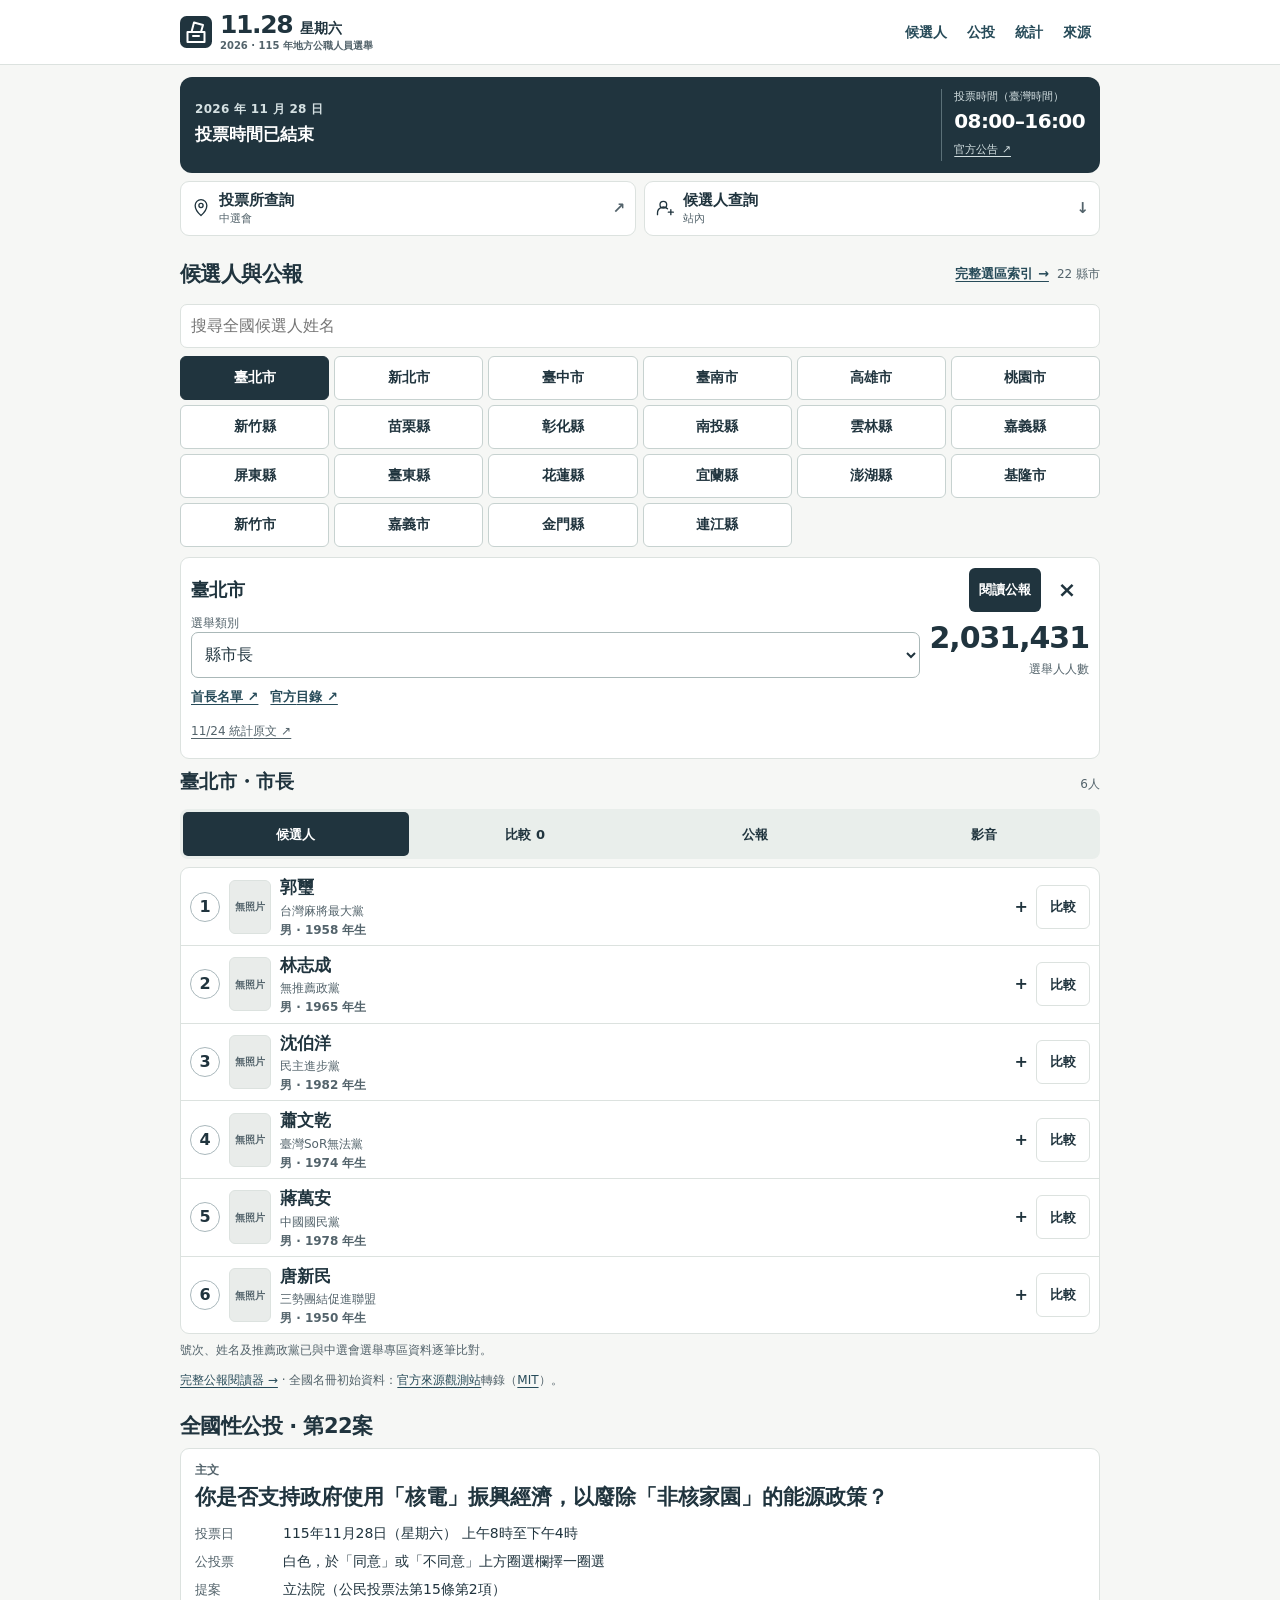
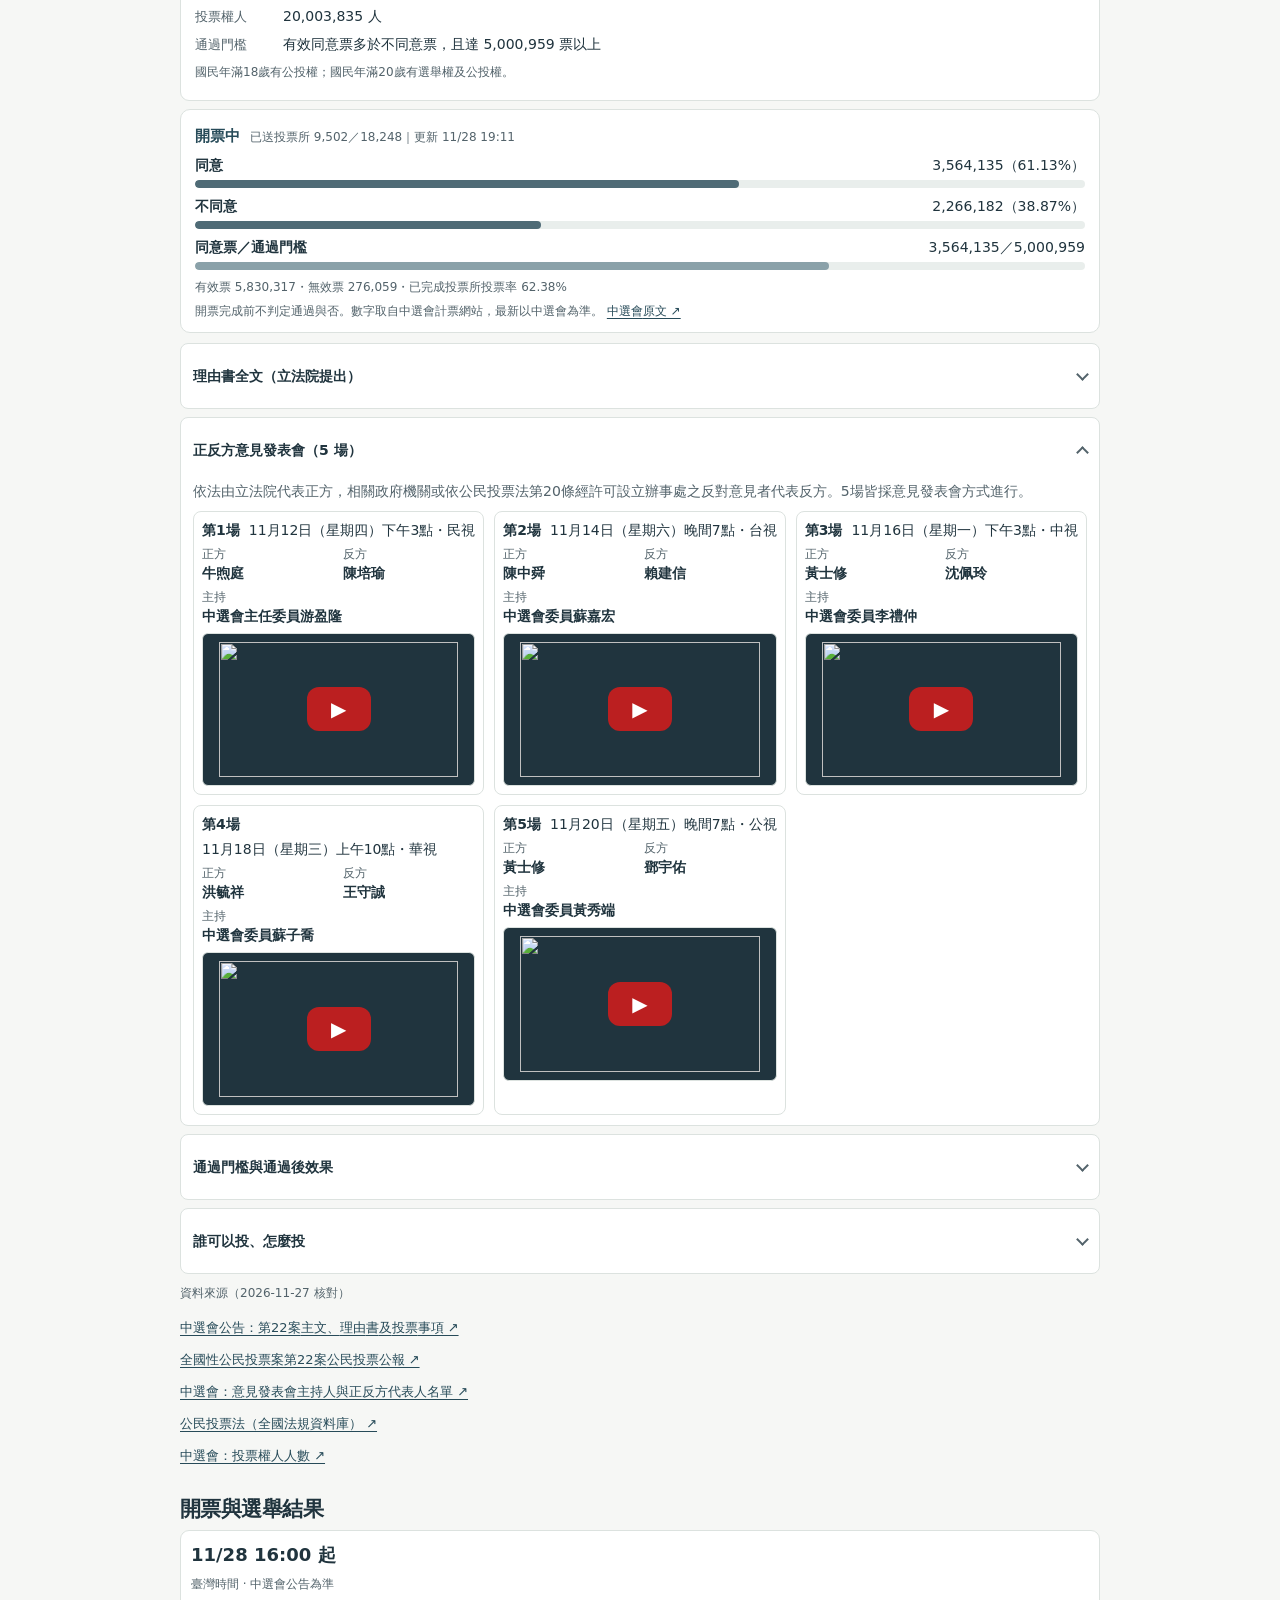
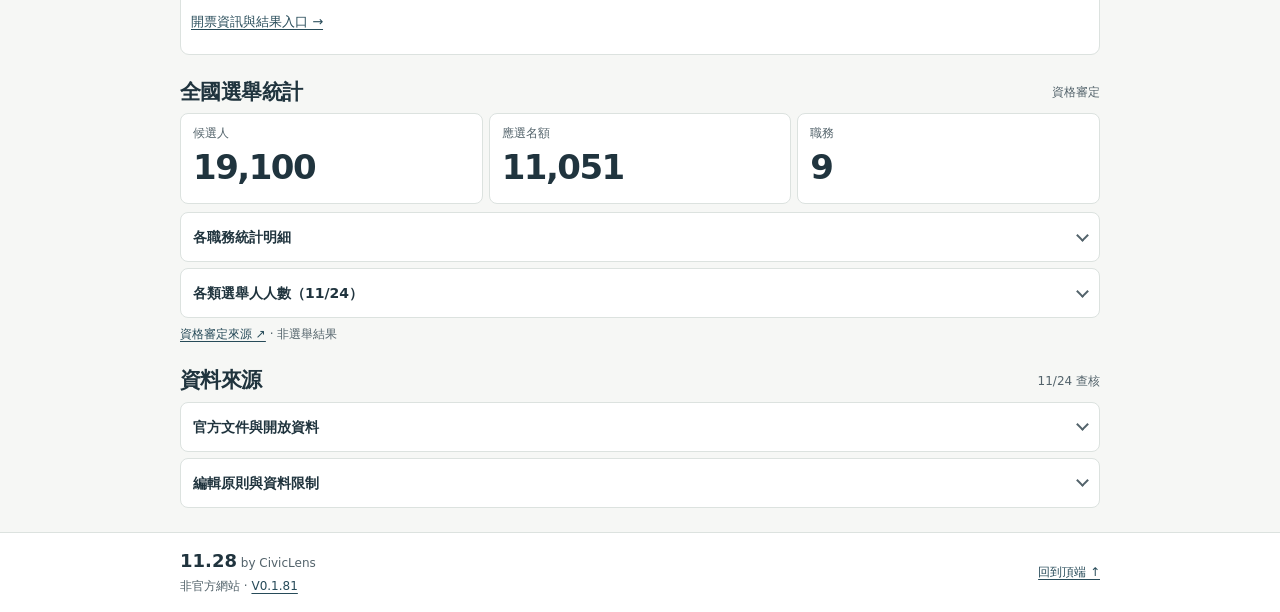
==== index.html @ 872a8a82 "Label fully reported races without CEC winner marks accurately (V0.1.81) When every station has repo" ====
<!doctype html>
<html lang="zh-Hant-TW"><head><meta charset="utf-8"><meta name="viewport" content="width=device-width, initial-scale=1"><meta name="description" content="115年地方公職人員選舉：1,574位縣市長及議員候選人的官方公報政見與學經歷、111年參選紀錄、政見發表會影片及22縣市公報。"><meta name="theme-color" content="#f6f7f5"><link rel="canonical" href="https://civiclens.eugeneyip.net/"><title>11.28｜115年地方公職人員選舉</title><link rel="icon" href="/favicon.ico" sizes="any"><link rel="icon" href="/assets/favicon.svg" type="image/svg+xml"><link rel="apple-touch-icon" sizes="180x180" href="/apple-touch-icon.png"><meta name="apple-mobile-web-app-title" content="11.28"><meta name="application-name" content="11.28"><meta property="og:type" content="website"><meta property="og:locale" content="zh_TW"><meta property="og:site_name" content="11.28 · CivicLens"><meta property="og:title" content="11.28｜115年地方公職人員選舉"><meta property="og:description" content="1,574位候選人的官方公報政見、學經歷與政見發表會影片；22縣市選舉公報與官方統計。"><meta property="og:url" content="https://civiclens.eugeneyip.net/"><meta name="twitter:card" content="summary"><meta name="twitter:title" content="11.28｜115年地方公職人員選舉"><meta name="twitter:description" content="1,574位候選人的官方公報政見、學經歷與政見發表會影片。"><style>:root{color-scheme:light;--ink:#20343e;--muted:#53636b;--paper:#f6f7f5;--line:#dce2df;--accent:#274b59;--white:#fff;--focus:#a05b16}*{box-sizing:border-box}html{scroll-padding-top:12px}body{margin:0;background:var(--paper);color:var(--ink);font:16px/1.5 system-ui,-apple-system,"PingFang TC","Microsoft JhengHei",sans-serif}a{color:var(--accent);text-underline-offset:3px}a:hover{text-decoration-thickness:2px}button,input,select{font:inherit}button,a,input,select,summary{touch-action:manipulation}a:focus-visible,button:focus-visible,input:focus-visible,select:focus-visible,summary:focus-visible,[tabindex]:focus-visible{outline:3px solid var(--focus);outline-offset:2px}.shell{width:min(920px,calc(100% - 32px));margin:auto}.skip,.sr-only{position:absolute;clip:rect(0,0,0,0);width:1px;height:1px;overflow:hidden;white-space:nowrap}.skip:focus{clip:auto;width:auto;height:auto;left:8px;top:8px;z-index:5;background:#fff;padding:12px}header{background:#fff;border-bottom:1px solid var(--line)}.top{display:flex;justify-content:space-between;align-items:center;gap:8px;min-height:60px}.brand{display:flex;align-items:center;gap:7px;text-decoration:none;color:var(--ink);font-size:24px;font-weight:800;letter-spacing:-1px;white-space:nowrap}.brand small{display:block;font-size:10px;line-height:1.1;letter-spacing:1px;font-weight:600;color:var(--muted)}nav{display:flex;gap:4px}nav a{display:grid;place-items:center;min-height:44px;min-width:44px;padding:0 8px;text-decoration:none;font-size:14px;font-weight:650}.hero{display:flex;justify-content:space-between;align-items:center;gap:12px;background:#20343e;color:#fff;border-radius:12px;padding:15px 18px;margin:16px 0 10px}.eyebrow{font-size:12px;color:#d4e0e2;margin:0;letter-spacing:.025em;font-weight:600}.hero h1{font-size:clamp(34px,6vw,49px);letter-spacing:-.055em;font-variant-numeric:tabular-nums;line-height:1.1;margin:7px 0 0}.hero h1 span{font-size:13px;letter-spacing:0;white-space:nowrap}.vote-time{border-left:1px solid #5b7078;padding-left:14px;text-align:left;white-space:nowrap}.vote-time span,.vote-time a{display:block;font-size:11px;color:#d4e0e2}.vote-time strong{display:block;font-size:19px;letter-spacing:-.03em;font-variant-numeric:tabular-nums}.vote-time a{display:inline-flex;align-items:center;min-height:28px}.quick{display:grid;grid-template-columns:1fr 1fr;gap:8px;margin-bottom:22px}.quick a{display:flex;gap:8px;align-items:center;min-height:63px;padding:9px 10px;border:1px solid var(--line);border-radius:9px;background:#fff;text-decoration:none;color:var(--ink);font-weight:700;font-size:15px}.quick svg,.searchbox svg{width:20px;height:20px;fill:none;stroke:currentColor;stroke-width:1.6;stroke-linecap:round;stroke-linejoin:round;flex:none}.quick small{display:block;color:var(--muted);font-size:11px;font-weight:400}.quick b{margin-left:auto;font-size:15px;color:var(--muted)}section:not(.hero){margin:0 0 24px}.sectionhead{display:flex;justify-content:space-between;align-items:center;gap:8px;margin-bottom:10px}.sectionhead h2{font-size:23px;line-height:1.25;margin:0 0 4px;letter-spacing:-.025em}.sectionhead p{color:var(--muted);font-size:13px;margin:0}.tag{font-size:12px;color:var(--muted);white-space:nowrap}.filters{display:grid;grid-template-columns:minmax(0,1fr) minmax(96px,auto) auto;gap:6px;align-items:center}.searchbox{position:relative}.searchbox svg{position:absolute;top:13px;left:10px;color:var(--muted);pointer-events:none}.searchbox input{padding-left:36px}input,select,button{min-height:46px;border:1px solid #aab8b8;background:#fff;border-radius:7px;padding:8px 9px;color:var(--ink);width:100%;min-width:0}button{cursor:pointer;font-weight:600}.small{color:var(--muted);font-size:12px;margin:7px 0}.county-grid{display:grid;grid-template-columns:repeat(4,minmax(0,1fr));gap:6px}.county{display:block;min-width:0}.county a{display:flex;align-items:center;justify-content:space-between;gap:3px;min-height:48px;padding:9px 10px;background:#fff;border:1px solid var(--line);border-radius:7px;text-decoration:none;color:var(--ink);font-weight:650;font-size:15px}.county a:hover{background:#e7eeec;border-color:#9badac}.county a span{color:var(--muted);font-size:12px}.county[hidden],#empty[hidden]{display:none}.data-note{margin:10px 0 0;border-left:2px solid #b8c8c7;padding-left:9px}.metrics{display:grid;grid-template-columns:repeat(3,minmax(0,1fr));gap:6px;margin-bottom:8px}.metrics div{border:1px solid var(--line);background:#fff;border-radius:8px;padding:10px 12px}.metrics span{display:block;font-size:12px;color:var(--muted)}.metrics strong{font-size:clamp(24px,4vw,34px);letter-spacing:-.045em;font-variant-numeric:tabular-nums}.tablewrap{overflow-x:auto;border-top:1px solid var(--line);margin-top:8px}table{width:100%;border-collapse:collapse;min-width:400px;font-size:13px;font-variant-numeric:tabular-nums}caption{text-align:left;padding:7px;color:var(--muted);font-size:12px}th,td{text-align:right;padding:8px 6px;border-top:1px solid var(--line)}th:first-child{text-align:left}thead,tfoot{background:#eef2f0}tbody th{font-weight:500}.source-list{border:1px solid var(--line);border-radius:9px;background:#fff;overflow:hidden}.source{display:flex;align-items:center;justify-content:space-between;gap:8px;padding:11px 12px}.source+.source{border-top:1px solid var(--line)}.source h3{font-size:14px;margin:2px 0;line-height:1.4}.source .eyebrow{color:var(--muted);font-size:11px}.source p{font-size:12px;color:var(--muted);margin:4px 0}.source a{font-size:12px;white-space:nowrap;display:inline-flex;align-items:center;min-height:44px}.resource-links{display:flex;gap:14px;flex-wrap:wrap;font-size:13px;margin-top:8px}.resource-links a{display:inline-flex;align-items:center;min-height:44px}details{padding:10px 12px;background:white;border:1px solid var(--line);border-radius:8px}summary{cursor:pointer;font-weight:650;font-size:14px;min-height:28px;line-height:28px}details p{color:var(--muted);font-size:13px}footer{border-top:1px solid var(--line);padding:14px 0;background:#fff}.footer{display:flex;justify-content:space-between;align-items:center;gap:8px;font-size:12px}.footer strong{font-size:18px}.footer p,.footer span{color:var(--muted);margin:3px 0}.footer a{white-space:nowrap}@media(max-width:600px){.county-grid{grid-template-columns:repeat(3,minmax(0,1fr))}.shell{width:calc(100% - 28px)}.hero{padding:12px 13px}.hero h1{font-size:36px}.vote-time{padding-left:9px}.vote-time strong{font-size:18px}.eyebrow{font-size:11px}.quick{margin-bottom:18px}.metrics div{padding:8px 10px}}@media(max-width:360px){.shell{width:calc(100% - 20px)}.hero h1{font-size:30px}.hero h1 span{font-size:12px}.vote-time span{font-size:10px}.quick a{padding:7px;gap:5px;font-size:14px}.quick svg{width:16px}.county a{padding:7px;font-size:14px}.brand{font-size:22px}nav a{padding:0 4px}}
/* 0.1.3: compact, functional mobile hierarchy */
[hidden]{display:none!important}.top{min-height:64px;gap:10px}.brand{letter-spacing:0;gap:8px;min-width:0}.brand svg{flex:none}.brandtext{display:block;min-width:0}.branddate{font-size:25px;line-height:1.14;font-weight:800;letter-spacing:-.055em;display:block}.branddate>span{font-size:14px;letter-spacing:0}.brand small{font-size:10px;letter-spacing:0;line-height:1.4;white-space:nowrap;color:var(--muted)}nav{gap:2px}nav a{padding:0 9px}.hero{padding:12px 15px;display:grid;grid-template-columns:minmax(0,1fr) auto;gap:10px;margin:12px 0 8px}.countdown .eyebrow{font-size:12px;line-height:1.3}.clock{display:flex;gap:7px;align-items:baseline;margin-top:7px;white-space:nowrap}.clock>span{display:flex;gap:2px;align-items:baseline}.clock b{font-size:clamp(19px,4vw,32px);line-height:1.15;font-variant-numeric:tabular-nums;letter-spacing:-.055em}.clock small{font-size:11px;color:#d4e0e2}.vote-time{padding-left:12px}.vote-time strong{font-size:20px}.vote-time a{min-height:22px}.quick{margin-bottom:16px}.quick a{min-height:50px;padding:7px 10px}.sectionhead{margin-bottom:8px}.sectionhead h2{margin:0;font-size:21px}.filters{margin-bottom:8px}.county-grid{grid-template-columns:repeat(6,minmax(0,1fr));gap:5px}.county button,.county a{min-height:44px;font-size:14px;padding:5px 4px;border:1px solid #c7d2d0;border-radius:6px;text-align:center}.county a{justify-content:center}.county button:hover{background:#e7eeec}.county button[aria-pressed=true]{background:var(--ink);color:white;border-color:var(--ink)}.county-panel,.ref-card{border:1px solid var(--line);border-radius:9px;padding:10px;background:white;margin:0 0 8px}.county-panel-head{display:flex;align-items:center;gap:8px}.county-panel h3,.ref-card h3{margin:0;font-size:18px}.county-panel h3{margin-right:auto}.county-open{display:inline-flex;align-items:center;min-height:44px;background:var(--ink);color:white;text-decoration:none;padding:6px 10px;border-radius:6px;font-size:14px;font-weight:650}.county-panel #clear-county{width:44px;min-height:44px;padding:0;font-size:22px;border:0}.county-metric{display:grid;grid-template-columns:minmax(0,1fr) auto;gap:10px;align-items:end;margin:6px 0}.county-metric label{display:block;font-size:12px;color:var(--muted)}.elector-number,.ref-count{display:flex;flex-direction:column;text-align:right;white-space:nowrap}.elector-number strong,.ref-count strong{font-size:clamp(22px,5vw,30px);font-variant-numeric:tabular-nums;letter-spacing:-.035em}.elector-number span,.ref-count span{font-size:12px;color:var(--muted)}.source-link{display:inline-flex;align-items:center;min-height:44px;margin:0}.ref-card{display:flex;align-items:center;justify-content:space-between;gap:8px;flex-wrap:wrap}.ref-links{display:flex;gap:12px;flex-wrap:wrap}.ref-links a{font-size:13px;display:inline-flex;align-items:center;min-height:44px}.national-electors>div{display:flex;justify-content:space-between;gap:10px;padding:7px 0;border-bottom:1px solid var(--line);font-size:13px}.national-electors strong{white-space:nowrap;font-variant-numeric:tabular-nums}.stats-details+.stats-details,#sources details+details{margin-top:6px}.source-list{margin-top:8px}.data-note{margin-top:7px}.resource-links{gap:8px 14px}.footer{padding:0}#countdown-ended{font-size:17px;display:block;margin-top:5px}
@media(max-width:680px){.top{display:grid;grid-template-columns:minmax(0,1fr) auto;gap:4px;min-height:58px}.branddate{font-size:24px}.brand small{font-size:10px}nav{gap:0}nav a{min-width:36px;padding:0 4px;font-size:13px}.county-grid{grid-template-columns:repeat(4,minmax(0,1fr))}.hero{padding:10px 11px;gap:7px}.clock{gap:4px}.clock b{font-size:24px}.clock small{font-size:10px}.vote-time{padding-left:8px}.vote-time strong{font-size:17px}.vote-time span,.vote-time a{font-size:10px}.quick{margin-bottom:14px}}
@media(max-width:470px){.top{display:flex;flex-wrap:wrap;gap:0;justify-content:space-between;padding:7px 0 0}.brand{width:100%;min-height:38px}.brand small{font-size:11px}.branddate{font-size:24px}nav{width:100%;justify-content:space-between}nav a{flex:1;min-height:44px;font-size:14px}.hero{margin-top:8px}.clock b{font-size:22px}.vote-time strong{font-size:16px}.vote-time span{font-size:10px}.county button{font-size:13px}.ref-count{text-align:left}}
@media(max-width:350px){.clock{gap:3px}.clock b{font-size:18px}.clock small{font-size:10px}.hero{padding:9px 8px}.vote-time strong{font-size:15px}.vote-time{padding-left:6px}.county button{font-size:12px}.filters{grid-template-columns:minmax(0,1fr) 90px auto}}

.county-doc-links{display:flex;gap:15px;flex-wrap:wrap}.county-doc-links a,.reader-link{font-size:13px;font-weight:650;display:inline-flex;align-items:center;min-height:44px}.reader-link{margin-left:auto;white-space:nowrap}.sectionhead .tag{font-size:12px}

/* Compact county selector: all 22 visible, no redundant controls. */
#directory .county-grid{margin-top:2px;gap:5px}#directory .county button,#directory .county a{min-height:44px}#directory .data-note{border:0;padding:0;margin-top:6px}#directory .sectionhead{margin-bottom:7px}

/* Home workspace: geography first, inline candidate and document views. */
#directory .county-grid{margin-bottom:10px}.county-panel{margin-bottom:6px}.county-panel .source-link,.county-doc-links a{min-height:34px}.county-doc-links{gap:12px}.county-panel-head{gap:4px}.county-metric{margin:2px 0}.county-panel .county-open{font-size:13px}.explorer{margin:8px 0 12px}.explorer-head{display:flex;align-items:baseline;justify-content:space-between;gap:8px;margin:6px 0}.explorer-head h3{margin:0;font-size:19px}.explorer-head span{font-size:12px;color:var(--muted);text-align:right}.district-options{display:grid;grid-template-columns:repeat(2,minmax(0,1fr));gap:5px;margin:6px 0}.district-options button{display:flex;flex-direction:column;align-items:start;justify-content:center;text-align:left;gap:2px;padding:7px 9px;min-height:54px;border:1px solid var(--line);border-radius:7px;background:white;color:var(--ink);font-size:13px;overflow-wrap:anywhere}.district-options button span{font-size:12px;font-weight:400;color:var(--muted)}.district-options button[aria-pressed=true],.explorer-nav button[aria-pressed=true]{border-color:var(--ink);background:var(--ink);color:white}.district-options button[aria-pressed=true] span{color:#dce5e8}.explorer-nav{display:grid;grid-template-columns:repeat(3,minmax(0,1fr));gap:4px;padding:3px;background:#e9eeeb;border-radius:8px;margin:8px 0}.explorer-nav button{min-height:44px;font-size:14px;border:0;background:transparent;color:var(--ink);border-radius:5px}.person-list{background:white;border:1px solid var(--line);border-radius:9px;overflow:hidden}.person-row{padding:0 9px;border-bottom:1px solid var(--line)}.person-row:last-child{border-bottom:0}.person-top{display:flex;align-items:center;gap:8px;min-height:55px}.person-open{display:flex;align-items:center;flex:1;min-width:0;text-align:left;gap:9px;border:0;background:transparent;color:var(--ink);padding:7px 0;min-height:48px}.ballot{display:grid;place-items:center;border:1px solid #aab8bc;border-radius:50%;width:30px;height:30px;font-weight:700;flex:none}.person-name{display:block;font-size:17px;overflow-wrap:anywhere}.person-party{display:block;font-size:12px;color:var(--muted);font-weight:400;overflow-wrap:anywhere}.person-toggle{width:44px;min-height:44px;flex:none;border:1px solid var(--line);border-radius:6px;background:white;font-size:13px;color:var(--ink)}.person-toggle[aria-pressed=true]{background:var(--ink);color:white}.profile-fields{padding:0 0 8px 39px}.profile-fields h4{font-size:14px;margin:10px 0 2px}.profile-fields p{margin:0 0 5px;font-size:14px;line-height:1.5;overflow-wrap:anywhere}.profile-fields a,.explorer-links a{font-size:13px;display:inline-flex;align-items:center;min-height:44px}.profile-fields .muted{color:var(--muted)}.explorer-links{display:flex;gap:8px 14px;flex-wrap:wrap}.compare-wrap{overflow:auto;background:white;border:1px solid var(--line);border-radius:8px}.compare-wrap table{min-width:360px;width:100%;table-layout:fixed}.compare-wrap td,.compare-wrap th{white-space:normal;overflow-wrap:anywhere;vertical-align:top;text-align:left;padding:8px;font-size:13px}.compare-wrap th:first-child{width:70px}.inline-pdf{width:100%;height:70vh;height:70dvh;border:1px solid var(--line);border-radius:7px;background:white}.explorer select{width:100%;min-height:44px;font-size:16px}.explorer-status{font-size:12px}.empty-pane{padding:10px 0;font-size:14px;color:var(--muted)}@media(min-width:720px){.district-options{grid-template-columns:repeat(3,minmax(0,1fr))}}
/* Uniform identification assets, no party-colored ranking. */
.portrait-slot{flex:none;width:34px;height:44px;display:inline-grid;place-items:center;background:#edf0ee;border:1px solid var(--line);border-radius:5px;overflow:hidden;vertical-align:middle}.portrait-image{width:100%;height:100%;object-fit:contain}.party-emblem{width:20px;height:20px;object-fit:contain;vertical-align:middle;margin-right:5px}.person-party{display:flex;align-items:center;min-height:20px;gap:2px}.person-open>span:nth-child(3){flex:1;min-width:0}.source-conflict{font-size:12px;color:var(--muted);display:block}.compare-wrap th .portrait-slot{display:grid;margin:0 0 5px}.profile-fields{padding-left:0}.profile-fields .explorer-links{gap:2px 10px}@media(max-width:350px){.person-open{gap:5px}.portrait-slot{width:28px;height:38px}}

.explorer-nav{grid-template-columns:repeat(4,minmax(0,1fr))}.explorer-nav button{font-size:13px}.video-card{background:#fff;border:1px solid var(--line);padding:10px;margin:6px 0;border-radius:8px}.video-card p{margin:4px 0}.video-card a{display:inline-flex;align-items:center;min-height:44px;margin-right:12px;font-size:13px}.video-slot{aspect-ratio:16/9;background:#e9eeeb;border-radius:6px;display:grid;place-items:center;overflow:hidden}.video-slot button{min-height:44px;padding:8px 16px;border:1px solid var(--line);border-radius:6px;background:var(--ink);color:white}.video-frame{width:100%;height:100%;border:0}.video-card strong{font-size:15px}.portrait-slot:empty{background:transparent;border:0;width:0}.person-open>span:nth-child(3){flex:1;min-width:0}

.candidate-search-box{margin:8px 0}.candidate-search-box input{width:100%;box-sizing:border-box;min-height:44px;font-size:16px;padding:8px 10px;border:1px solid var(--line);border-radius:7px;background:#fff;color:var(--ink)}#candidate-search-results:empty{display:none}#candidate-search-results{padding:4px 0;max-height:280px;overflow:auto}.candidate-search-hit{display:block;text-align:left;width:100%;min-height:44px;border:0;border-bottom:1px solid var(--line);background:#fff;color:var(--ink);padding:6px 10px;font-size:14px}.topic-comparison{margin:8px 0;padding:10px;border:1px solid var(--line);border-radius:8px;background:white}.topic-comparison h4{margin:0 0 6px}.topic-row{border-bottom:1px solid var(--line);padding:8px 0}.topic-row:last-child{border:0}.topic-row p{font-size:14px;margin:5px 0}.topic-row a{font-size:13px;display:inline-flex;min-height:44px;align-items:center}.person-row{scroll-margin-top:20px}.compare-wrap th:first-child{width:62px}
.portrait-slot{width:42px;height:54px;border-radius:6px;margin:0;background:#e9ecea}
.portrait-slot:empty{width:42px;background:#e9ecea;border:1px solid var(--line)}
.portrait-image{object-fit:cover;object-position:50% 18%}
.person-facts{display:block;font-size:12px;line-height:1.35;color:var(--muted);margin-top:1px}
.person-toggle{width:auto;min-width:54px;padding:0 10px;white-space:nowrap}
.official-basics dl{display:grid;grid-template-columns:max-content 1fr;gap:3px 12px;margin:4px 0 8px;font-size:14px}
.official-basics dt{color:var(--muted)}
.official-basics dd{margin:0;overflow-wrap:anywhere}
@media(max-width:360px){.portrait-slot,.portrait-slot:empty{width:36px;height:46px}.person-toggle{min-width:48px;padding:0 6px}}
.video-play{position:relative;display:block;width:100%;height:100%;padding:0;border:0;border-radius:0;background:#1d2b31;cursor:pointer;overflow:hidden}
.video-thumb{display:block;width:100%;height:100%;object-fit:cover}
.video-play-icon{position:absolute;left:50%;top:50%;transform:translate(-50%,-50%);display:grid;place-items:center;width:64px;height:44px;border-radius:12px;background:rgba(200,30,30,.92);color:#fff;font-size:20px;pointer-events:none}
.video-play:focus-visible{outline:3px solid #f0b429;outline-offset:-3px}
.video-national{background:#fff;border:1px solid var(--line);border-radius:8px;padding:8px 10px;margin:6px 0}
.video-national summary{cursor:pointer;font-weight:700;min-height:36px;display:flex;align-items:center}
.video-grid{display:grid;grid-template-columns:repeat(auto-fill,minmax(150px,1fr));gap:8px;margin:6px 0}
.video-mini{display:flex;flex-direction:column;gap:2px;text-decoration:none;color:var(--ink);font-size:13px}
.video-mini .video-thumb{aspect-ratio:16/9;height:auto;border-radius:6px;background:#e9eeeb}
.video-mini-title{font-weight:650}
@media(min-width:720px){.video-card{display:inline-block;vertical-align:top;width:calc(50% - 6px);margin:6px 3px}}
.profile-fields{padding:0 2px 10px}
.profile-sec{padding:10px 0 4px;border-top:1px solid var(--line)}
.profile-sec h4{margin:0 0 6px;font-size:15px}
.policy-list{list-style:none;padding:0;margin:0 0 4px;display:grid;gap:10px}
.policy-list li{display:grid;gap:3px;min-width:0}
.topic-chip{justify-self:start;font-size:11px;font-weight:700;line-height:1.6;padding:0 8px;border-radius:999px;background:#e7eeec;color:#2c4a55}
.policy-text{font-size:15px;line-height:1.55;overflow-wrap:anywhere}
.policy-target{font-size:12px;color:var(--muted)}
.profile-fields .note{font-size:12px;color:var(--muted);margin:2px 0 0}
.profile-list{margin:0;padding-left:1.15em;font-size:14px;line-height:1.55;overflow-wrap:anywhere}
.profile-list li{margin:1px 0}
.profile-more,.profile-sources{margin:8px 0 2px;padding:2px 10px;background:#fafbfa}
.profile-more summary,.profile-sources summary{cursor:pointer;font-weight:650;font-size:14px;min-height:44px;display:flex;align-items:center}
.profile-sources{margin-top:12px}
.official-basics{padding:4px 0 6px}
.official-basics dl{margin:0}
.profile-fields a{overflow-wrap:anywhere}
.compare-head{display:grid;grid-template-columns:repeat(auto-fit,minmax(min(100%,210px),1fr));gap:8px;margin:8px 0 4px}
.compare-chip{display:flex;gap:8px;align-items:center;min-width:0;background:#fff;border:1px solid var(--line);border-radius:9px;padding:7px 9px}
.compare-chip>span:last-child{min-width:0}
.compare-sec{margin:14px 0 4px}
.compare-sec h3{font-size:16px;margin:0 0 6px}
.compare-grid{display:grid;gap:8px}
.compare-card{background:#fff;border:1px solid var(--line);border-radius:9px;padding:8px 11px;min-width:0}
.compare-card .profile-sec{border-top:0;padding:0}
.compare-name{font-weight:700;font-size:14px;margin:0 0 4px;color:var(--ink)}
@media(min-width:900px){.compare-grid{grid-template-columns:repeat(var(--n),minmax(0,1fr))}}
.note{font-size:12px;color:var(--muted);margin:4px 0}
.compare-card a,.topic-row a{font-size:13px}

.list-more{margin:0;padding:0;border:0;background:none;border-radius:0}.list-more>summary{cursor:pointer;font-size:14px;color:var(--accent);text-decoration:underline;text-underline-offset:3px;min-height:44px;display:flex;align-items:center;padding-left:1.15em}.list-more[open]>summary{display:none}
@media(max-width:430px){.tablewrap table{min-width:0;table-layout:auto}.tablewrap th,.tablewrap td{padding:7px 4px}.tablewrap th[scope=row]{white-space:normal;overflow-wrap:anywhere}}
.prior-run{margin:0 0 8px}.prior-run p{margin:0}.prior-result{font-variant-numeric:tabular-nums}
.bp-heading{font-size:15px;font-weight:700;margin:14px 0 4px}.bp-group{font-size:13px;font-weight:650;color:var(--accent);margin:8px 0 2px}
@media(min-width:900px){.topic-grid{display:grid;grid-template-columns:repeat(var(--n),minmax(0,1fr));gap:0 24px}.topic-grid .topic-row{border-top:0}}
.bp-intro{font-size:14px;line-height:1.7;color:var(--muted);margin:4px 0 8px}
.ref-main{background:#fff;border:1px solid var(--line);border-radius:9px;padding:12px 14px;margin:0 0 8px}
.ref-question{font-size:19px;font-weight:750;line-height:1.55;margin:2px 0 10px}
.ref-facts{display:grid;gap:6px;margin:0 0 6px}
.ref-facts>div{display:grid;grid-template-columns:5em minmax(0,1fr);gap:8px;align-items:baseline}
.ref-facts dt{color:var(--muted);font-size:13px}
.ref-facts dd{margin:0;font-size:14px;line-height:1.55}
.ref-block{margin:0 0 8px}
.ref-block>summary{font-weight:700;cursor:pointer;min-height:44px;display:flex;align-items:center}
.ref-block p,.ref-block li{font-size:14px;line-height:1.75}
.ref-reason p{margin:6px 0}
.ref-h{font-size:15px;font-weight:700;margin:12px 0 4px}
.ref-item{padding-left:1em}
.ref-hearings{display:grid;gap:10px;grid-template-columns:minmax(0,1fr);margin-top:6px}
.ref-hearing{border:1px solid var(--line);border-radius:8px;padding:8px}
.ref-hmeta{display:flex;flex-wrap:wrap;gap:4px 8px;justify-content:space-between;font-size:14px;margin-bottom:4px}
.ref-sides{display:grid;grid-template-columns:repeat(2,minmax(0,1fr));gap:4px 8px;margin:0 0 6px}
.ref-sides>div:last-child{grid-column:1/-1}
.ref-sides dt{font-size:12px;color:var(--muted)}
.ref-sides dd{margin:0;font-size:14px;font-weight:650}
.ref-steps{padding-left:1.4em;margin:4px 0}
.ref-steps li{margin:4px 0}
.ref-steps strong{margin-right:6px}
.ref-sources{line-height:1.9}
@media(min-width:700px){.ref-hearings{grid-template-columns:repeat(2,minmax(0,1fr))}.ref-question{font-size:21px}}
@media(min-width:1100px){.ref-hearings{grid-template-columns:repeat(3,minmax(0,1fr))}}
@media(max-width:699px){.ref-hearing{display:grid;grid-template-columns:minmax(0,1fr) 40%;gap:0 10px;align-items:start}.ref-hearing .ref-hmeta{grid-column:1/-1}.ref-hearing .ref-sides{grid-template-columns:minmax(0,1fr);margin:0}.ref-hearing .ref-sides>div{display:flex;gap:6px;align-items:baseline}.ref-hearing.playing .video-slot{grid-column:1/-1;margin-top:6px}.ref-hearing .video-play-icon{width:38px;height:26px;font-size:13px;border-radius:8px}}
.compare-card p{margin:0 0 5px;font-size:14px;line-height:1.5;overflow-wrap:anywhere}
.compare-card .note{font-size:12px;color:var(--muted);margin:2px 0 0}
.compare-card a{display:inline-flex;align-items:center;min-height:44px;overflow-wrap:anywhere}
.compare-card .bp-heading{font-size:14px;margin:10px 0 2px}
.compare-fold>summary{cursor:pointer;display:flex;align-items:center;gap:8px;min-height:36px;margin:0;list-style:none}
.compare-fold>summary::-webkit-details-marker{display:none}
.compare-fold>summary::after{content:"＋";margin-left:auto;color:var(--muted);font-weight:400}
.compare-fold[open]>summary::after{content:"－"}
.compare-fold[open]>summary{margin-bottom:4px}
.compare-count{font-size:12px;font-weight:400;color:var(--muted)}
@media(max-width:699px){.compare-head{grid-template-columns:repeat(var(--n),minmax(0,1fr));gap:6px}.compare-chip{position:relative;flex-direction:column;align-items:center;text-align:center;gap:4px;padding:8px 4px}.compare-chip .ballot{position:absolute;top:5px;left:5px;width:24px;height:24px;font-size:13px;background:#fff}.compare-chip .person-name{font-size:15px}.compare-chip .person-party{justify-content:center;flex-wrap:wrap;text-wrap:balance;font-size:12px;line-height:1.35}}
.compare-card .profile-sec{margin:0}
.ref-ballot{display:flex;gap:12px;align-items:flex-start;margin:6px 0 10px}
.rb{flex:none;display:grid;grid-template-columns:1fr 1fr;width:150px;border:1.5px solid var(--ink);background:#fff;text-align:center;font-size:13px;color:var(--ink)}
.rb>div{border:1px solid var(--line)}
.rb-box{height:40px}
.rb-opt{font-weight:700;padding:3px 0}
.rb-no{grid-column:1/-1;font-size:20px;font-weight:800;padding:2px 0}
.rb-q{grid-column:1/-1;text-align:left;font-size:11.5px;line-height:1.45;padding:5px 7px}
.ref-ballot figcaption{margin:0;line-height:1.55}
.ref-label{margin:6px 0 2px;font-size:14px}
.ref-sub{margin:4px 0 2px;padding-left:1.3em}
.ref-main .eyebrow{color:var(--muted)}
.ref-ballot-row{display:grid;gap:0 28px}
@media(min-width:700px){.ref-ballot-row{grid-template-columns:minmax(0,1fr) minmax(0,1fr);align-items:start}.ref-ballot-row .ref-label{margin-top:6px}}
html.phrase body{word-break:keep-all;overflow-wrap:break-word}
html.phrase :is(p,li,dd,figcaption,td){text-wrap:pretty}
:is(h1,h2,h3,h4,summary,.ref-question,.person-name,.compare-name,.bp-heading,.bp-group,.ref-label){text-wrap:balance}
.clause{display:inline-block}
.ref-sources ul{margin:2px 0 0;padding:0;list-style:none}
.ref-sources li{font-size:13px;line-height:1.5}
.ref-sources a{display:inline-flex;align-items:center;min-height:32px}
details>summary{list-style:none;display:flex;align-items:center;gap:8px}
details>summary::-webkit-details-marker{display:none}
details>summary::after{content:"";flex:none;margin-left:auto;width:7px;height:7px;border-right:2px solid var(--muted);border-bottom:2px solid var(--muted);transform:translateY(-2px) rotate(45deg);transition:transform .15s}
details[open]>summary::after{transform:translateY(2px) rotate(-135deg)}
.compare-fold>summary::after,.compare-fold[open]>summary::after{content:""}
.list-more>summary::after{content:none}
@media(prefers-reduced-motion:reduce){details>summary::after{transition:none}}
.nw{white-space:nowrap}
.bring{display:flex;flex-wrap:wrap;align-items:center;gap:8px 12px;margin:0 0 10px;padding:10px 12px;background:#eef3f1;border:1px solid #d5e0dc;border-radius:10px}
.bring[hidden]{display:none}
.bring-title{margin:0;font-size:14px;font-weight:700;color:var(--accent);white-space:nowrap}
.bring-list{display:flex;flex-wrap:wrap;gap:6px;margin:0;padding:0;list-style:none}
.bring-list li{display:flex;align-items:center;gap:5px;min-height:32px;padding:0 11px 0 8px;background:#fff;border:1px solid #d5e0dc;border-radius:999px;font-size:14px;font-weight:650;color:var(--ink);white-space:nowrap}
.bring-list svg{width:18px;height:18px;flex:none;fill:none;stroke:var(--accent);stroke-width:1.6;stroke-linecap:round;stroke-linejoin:round}
.bring-note{flex-basis:100%;margin:0;font-size:12px;line-height:1.5;color:var(--muted)}
@media(min-width:900px){.bring-note{flex-basis:auto;margin-left:auto}}
.ref-live{margin:0 0 10px;padding:12px 14px;background:#fff;border:1px solid var(--line);border-radius:10px}
.ref-live[hidden]{display:none}
.rl-head{display:flex;flex-wrap:wrap;align-items:baseline;gap:4px 10px;margin-bottom:8px}
.rl-head strong{font-size:15px;color:var(--accent)}
.rl-row{margin:8px 0}
.rl-top{display:flex;justify-content:space-between;gap:8px;font-size:14px}
.rl-label{font-weight:700}
.rl-num{font-variant-numeric:tabular-nums;color:var(--ink)}
.rl-track{height:8px;margin-top:4px;background:#e9eeec;border-radius:999px;overflow:hidden}
.rl-fill{display:block;height:100%;background:#4f6b76;border-radius:999px}
.rl-threshold .rl-fill{background:#8aa1a9}
.ref-live .small{margin:6px 0 0}
</style></head><body>
<a class="skip" href="#main">跳至主要內容</a><header><div class="shell top"><a class="brand" href="#main" aria-label="11.28 星期六，首頁"><svg width="32" height="32" aria-hidden="true" viewBox="0 0 64 64"><rect width="64" height="64" rx="13" fill="#20343e"/><g fill="none" stroke="#fff" stroke-width="4" stroke-linecap="round" stroke-linejoin="round"><path d="M15 32h34v20H15zM23 32l5-19 18 5-4 14M26 40h12"/></g></svg><span class="brandtext"><span class="branddate">11.28 <span>星期六</span></span><small>2026 · 115 年地方公職人員選舉</small></span></a><nav aria-label="主要導覽"><a href="#directory">候選人</a><a href="#referendum">公投</a><a href="#statistics">統計</a><a href="#sources">來源</a></nav></div></header>
<main id="main" class="shell"><h1 class="sr-only">2026 年地方公職人員選舉</h1><section class="hero" aria-label="投票資訊"><div class="countdown"><p id="countdown-label" class="eyebrow">距離投票日期還有</p><div id="countdown-clock" role="timer" aria-live="off" class="clock"><span><b id="days">--</b><small>天</small></span><span><b id="hours">--</b><small>時</small></span><span><b id="minutes">--</b><small>分</small></span><span><b id="seconds">--</b><small>秒</small></span></div><strong id="countdown-ended" hidden>投票時間已結束</strong></div><div class="vote-time"><span>投票時間（臺灣時間）</span><strong>08:00–16:00</strong><a href="https://info.cec.gov.tw/vote2026/article/content/?id=M0016&amp;target=%2Farticle%2FA0046" target="_blank" rel="noopener noreferrer">官方公告 ↗</a></div></section>
<div class="bring" id="bring" role="note" aria-label="投票攜帶提醒"><p class="bring-title">投票記得帶</p><ul class="bring-list"><li><svg viewBox="0 0 24 24" aria-hidden="true"><rect x="3" y="5" width="18" height="14" rx="2"/><circle cx="8.5" cy="11" r="2"/><path d="M5.8 16.2c.6-1.3 1.6-2 2.7-2s2.1.7 2.7 2M14 10h4M14 14h3"/></svg>國民身分證</li><li><svg viewBox="0 0 24 24" aria-hidden="true"><path d="M10 3.5h4v4.2l1.8 2.8H8.2L10 7.7z"/><rect x="5.5" y="10.5" width="13" height="4.5" rx="1"/><path d="M5 19.5h14"/></svg>印章</li><li><svg viewBox="0 0 24 24" aria-hidden="true"><path d="M7 3h7l4 4v14H7z"/><path d="M14 3v4h4M10 12h5M10 16h5"/></svg>投票通知單</li></ul><p class="bring-note">未帶印章可簽名或按指印；未帶通知單，請記住名冊號次。</p></div><div class="quick" aria-label="官方查詢"><a href="https://info.cec.gov.tw/vote2026/" target="_blank" rel="noopener noreferrer"><svg viewBox="0 0 24 24" aria-hidden="true"><path d="M12 21s7-6 7-12a7 7 0 1 0-14 0c0 6 7 12 7 12Z"/><circle cx="12" cy="9" r="2.5"/></svg><span>投票所查詢<small>中選會</small></span><b aria-hidden="true">↗</b></a><a href="#directory"><svg viewBox="0 0 24 24" aria-hidden="true"><circle cx="10" cy="8" r="4"/><path d="M3 20v-2a7 7 0 0 1 12-5m4 1v6m-3-3h6"/></svg><span>候選人查詢<small>站內</small></span><b aria-hidden="true">↓</b></a></div>
<section id="directory"><div class="sectionhead"><h2>候選人與公報</h2><a class="reader-link" href="districts.html">完整選區索引 →</a><span class="tag" id="count" role="status" aria-live="polite">22 縣市</span></div>
<div class="candidate-search-box"><label class="sr-only" for="candidate-search">全國候選人姓名</label><input id="candidate-search" type="search" placeholder="搜尋全國候選人姓名" autocomplete="off" disabled><div id="candidate-search-results" aria-live="polite"></div></div><div class="county-grid"><article class="county" data-name="臺北市" data-region="北部"><a href="https://eebulletin.cec.gov.tw/?dir=115%2F01%E8%87%BA%E5%8C%97%E5%B8%82" target="_blank" rel="noopener noreferrer" aria-label="臺北市官方電子公報（另開視窗）">臺北市 <span aria-hidden="true">↗</span></a></article><article class="county" data-name="新北市" data-region="北部"><a href="https://eebulletin.cec.gov.tw/?dir=115%2F02%E6%96%B0%E5%8C%97%E5%B8%82" target="_blank" rel="noopener noreferrer" aria-label="新北市官方電子公報（另開視窗）">新北市 <span aria-hidden="true">↗</span></a></article><article class="county" data-name="臺中市" data-region="中部"><a href="https://eebulletin.cec.gov.tw/?dir=115%2F03%E8%87%BA%E4%B8%AD%E5%B8%82" target="_blank" rel="noopener noreferrer" aria-label="臺中市官方電子公報（另開視窗）">臺中市 <span aria-hidden="true">↗</span></a></article><article class="county" data-name="臺南市" data-region="南部"><a href="https://eebulletin.cec.gov.tw/?dir=115%2F04%E8%87%BA%E5%8D%97%E5%B8%82" target="_blank" rel="noopener noreferrer" aria-label="臺南市官方電子公報（另開視窗）">臺南市 <span aria-hidden="true">↗</span></a></article><article class="county" data-name="高雄市" data-region="南部"><a href="https://eebulletin.cec.gov.tw/?dir=115%2F05%E9%AB%98%E9%9B%84%E5%B8%82" target="_blank" rel="noopener noreferrer" aria-label="高雄市官方電子公報（另開視窗）">高雄市 <span aria-hidden="true">↗</span></a></article><article class="county" data-name="桃園市" data-region="北部"><a href="https://eebulletin.cec.gov.tw/?dir=115%2F06%E6%A1%83%E5%9C%92%E5%B8%82" target="_blank" rel="noopener noreferrer" aria-label="桃園市官方電子公報（另開視窗）">桃園市 <span aria-hidden="true">↗</span></a></article><article class="county" data-name="新竹縣" data-region="北部"><a href="https://eebulletin.cec.gov.tw/?dir=115%2F07%E6%96%B0%E7%AB%B9%E7%B8%A3" target="_blank" rel="noopener noreferrer" aria-label="新竹縣官方電子公報（另開視窗）">新竹縣 <span aria-hidden="true">↗</span></a></article><article class="county" data-name="苗栗縣" data-region="中部"><a href="https://eebulletin.cec.gov.tw/?dir=115%2F08%E8%8B%97%E6%A0%97%E7%B8%A3" target="_blank" rel="noopener noreferrer" aria-label="苗栗縣官方電子公報（另開視窗）">苗栗縣 <span aria-hidden="true">↗</span></a></article><article class="county" data-name="彰化縣" data-region="中部"><a href="https://eebulletin.cec.gov.tw/?dir=115%2F09%E5%BD%B0%E5%8C%96%E7%B8%A3" target="_blank" rel="noopener noreferrer" aria-label="彰化縣官方電子公報（另開視窗）">彰化縣 <span aria-hidden="true">↗</span></a></article><article class="county" data-name="南投縣" data-region="中部"><a href="https://eebulletin.cec.gov.tw/?dir=115%2F10%E5%8D%97%E6%8A%95%E7%B8%A3" target="_blank" rel="noopener noreferrer" aria-label="南投縣官方電子公報（另開視窗）">南投縣 <span aria-hidden="true">↗</span></a></article><article class="county" data-name="雲林縣" data-region="中部"><a href="https://eebulletin.cec.gov.tw/?dir=115%2F11%E9%9B%B2%E6%9E%97%E7%B8%A3" target="_blank" rel="noopener noreferrer" aria-label="雲林縣官方電子公報（另開視窗）">雲林縣 <span aria-hidden="true">↗</span></a></article><article class="county" data-name="嘉義縣" data-region="南部"><a href="https://eebulletin.cec.gov.tw/?dir=115%2F12%E5%98%89%E7%BE%A9%E7%B8%A3" target="_blank" rel="noopener noreferrer" aria-label="嘉義縣官方電子公報（另開視窗）">嘉義縣 <span aria-hidden="true">↗</span></a></article><article class="county" data-name="屏東縣" data-region="南部"><a href="https://eebulletin.cec.gov.tw/?dir=115%2F13%E5%B1%8F%E6%9D%B1%E7%B8%A3" target="_blank" rel="noopener noreferrer" aria-label="屏東縣官方電子公報（另開視窗）">屏東縣 <span aria-hidden="true">↗</span></a></article><article class="county" data-name="臺東縣" data-region="東部"><a href="https://eebulletin.cec.gov.tw/?dir=115%2F14%E8%87%BA%E6%9D%B1%E7%B8%A3" target="_blank" rel="noopener noreferrer" aria-label="臺東縣官方電子公報（另開視窗）">臺東縣 <span aria-hidden="true">↗</span></a></article><article class="county" data-name="花蓮縣" data-region="東部"><a href="https://eebulletin.cec.gov.tw/?dir=115%2F15%E8%8A%B1%E8%93%AE%E7%B8%A3" target="_blank" rel="noopener noreferrer" aria-label="花蓮縣官方電子公報（另開視窗）">花蓮縣 <span aria-hidden="true">↗</span></a></article><article class="county" data-name="宜蘭縣" data-region="東部"><a href="https://eebulletin.cec.gov.tw/?dir=115%2F16%E5%AE%9C%E8%98%AD%E7%B8%A3" target="_blank" rel="noopener noreferrer" aria-label="宜蘭縣官方電子公報（另開視窗）">宜蘭縣 <span aria-hidden="true">↗</span></a></article><article class="county" data-name="澎湖縣" data-region="離島"><a href="https://eebulletin.cec.gov.tw/?dir=115%2F17%E6%BE%8E%E6%B9%96%E7%B8%A3" target="_blank" rel="noopener noreferrer" aria-label="澎湖縣官方電子公報（另開視窗）">澎湖縣 <span aria-hidden="true">↗</span></a></article><article class="county" data-name="基隆市" data-region="北部"><a href="https://eebulletin.cec.gov.tw/?dir=115%2F18%E5%9F%BA%E9%9A%86%E5%B8%82" target="_blank" rel="noopener noreferrer" aria-label="基隆市官方電子公報（另開視窗）">基隆市 <span aria-hidden="true">↗</span></a></article><article class="county" data-name="新竹市" data-region="北部"><a href="https://eebulletin.cec.gov.tw/?dir=115%2F19%E6%96%B0%E7%AB%B9%E5%B8%82" target="_blank" rel="noopener noreferrer" aria-label="新竹市官方電子公報（另開視窗）">新竹市 <span aria-hidden="true">↗</span></a></article><article class="county" data-name="嘉義市" data-region="南部"><a href="https://eebulletin.cec.gov.tw/?dir=115%2F20%E5%98%89%E7%BE%A9%E5%B8%82" target="_blank" rel="noopener noreferrer" aria-label="嘉義市官方電子公報（另開視窗）">嘉義市 <span aria-hidden="true">↗</span></a></article><article class="county" data-name="金門縣" data-region="離島"><a href="https://eebulletin.cec.gov.tw/?dir=115%2F21%E9%87%91%E9%96%80%E7%B8%A3" target="_blank" rel="noopener noreferrer" aria-label="金門縣官方電子公報（另開視窗）">金門縣 <span aria-hidden="true">↗</span></a></article><article class="county" data-name="連江縣" data-region="離島"><a href="https://eebulletin.cec.gov.tw/?dir=115%2F22%E9%80%A3%E6%B1%9F%E7%B8%A3" target="_blank" rel="noopener noreferrer" aria-label="連江縣官方電子公報（另開視窗）">連江縣 <span aria-hidden="true">↗</span></a></article></div><div class="county-panel" id="county-panel" hidden><div class="county-panel-head"><h3 id="selected-county" tabindex="-1"></h3><a class="county-open" id="selected-link">閱讀公報</a><button type="button" id="clear-county" aria-label="取消縣市選擇">×</button></div><div class="county-metric"><div><label for="office">選舉類別</label><select id="office"><option value="0">縣市長</option><option value="1">縣市議員</option><option value="2">鄉鎮市長／山地區長</option><option value="3">鄉鎮市民代表／山地區民代表</option><option value="4">村里長</option><option value="5">全國性公投第22案</option></select></div><div class="elector-number"><strong id="elector-value"></strong><span id="elector-label">選舉人人數</span></div></div><p id="elector-category" class="small sr-only"></p><div class="county-doc-links"><a id="chief-notice" target="_blank" rel="noopener noreferrer">首長名單 ↗</a><a id="official-directory" target="_blank" rel="noopener noreferrer">官方目錄 ↗</a></div><a class="small source-link" id="elector-source" target="_blank" rel="noopener noreferrer">11/24 統計原文 ↗</a></div>
<div id="explorer" class="explorer" hidden><div class="explorer-head"><h3 id="explorer-title"></h3><span id="explorer-count"></span></div><div id="district-options" class="district-options" role="group" aria-label="議員選區"></div><div id="explorer-nav" class="explorer-nav"><button type="button" data-view="people" aria-pressed="true">候選人</button><button type="button" data-view="compare" aria-pressed="false">比較 <span id="compare-count">0</span></button><button type="button" data-view="gazette" aria-pressed="false">公報</button><button type="button" data-view="video" aria-pressed="false">影音</button></div><div id="explorer-content"></div><p class="small" id="explorer-status" role="status"></p></div><noscript><p class="small">未啟用 JavaScript；可直接開啟官方公報。</p></noscript><p class="small data-note"><a href="gazettes.html">完整公報閱讀器 →</a> · 全國名冊初始資料：<a href="https://mayor2026.observe.tw/elections/" target="_blank" rel="noopener noreferrer">官方來源觀測站</a>轉錄（<a href="docs/licenses/mayor2026-MIT.txt">MIT</a>）。</p></section>
<section id="referendum"><div class="sectionhead"><h2>全國性公投 · 第22案</h2></div><div class="ref-main"><p class="eyebrow">主文</p><p class="ref-question"><span class="clause">你是否支持政府使用「核電」振興經濟，</span><span class="clause">以廢除「非核家園」的能源政策？</span></p><dl class="ref-facts"><div><dt>投票日</dt><dd>115年11月28日（星期六） 上午8時至下午4時</dd></div><div><dt>公投票</dt><dd><span class="clause">白色，</span><span class="clause">於「同意」或「不同意」上方圈選欄擇一圈選</span></dd></div><div><dt>提案</dt><dd>立法院（公民投票法第15條第2項）</dd></div><div><dt>投票權人</dt><dd>20,003,835 人</dd></div><div><dt>通過門檻</dt><dd><span class="clause">有效同意票多於不同意票，</span><span class="clause">且達 5,000,959 票以上</span></dd></div></dl><p class="small"><span class="clause">國民年滿18歲有公投權；</span><span class="clause">國民年滿20歲有選舉權及公投權。</span></p></div><div id="ref-live" class="ref-live" hidden aria-live="polite"></div><details class="ref-block"><summary>理由書全文（立法院提出）</summary><div class="ref-reason"><p>世界正在快速改變。面對 AI 科技的爆發與淨零碳排的挑戰，台灣的電力政策不能再停留在過去的意識形態。這一次公投，不談政黨對立，而是要用國際官方的綠能標準、世界巨頭的遠見、科學的最新科技，以及壓倒性的全民意志，將既有的核電廠區升級為前瞻科技示範園區，為台灣找出最務實、最安全的能源大路。據此，提出公投案，交由全體公民投票決定，以展現公民社會之意志。</p><h3 class="ref-h">1.國際的進步趨勢：全球共推核能，科技與政經官方的共同共識</h3><p>能源政策必須與世界接軌。放眼國際，核能的定位早已被全球官方組織與頂尖腦袋徹底翻轉：</p><p class="ref-item">(1)聯合國、歐盟正式將核能視為綠能：在國際綠能標準的最高殿堂，歐盟已將核能納入《永續金融分類法》的綠能範疇；聯合國氣候變遷大會（COP）也多次重申核能是達成碳中和不可或缺的潔淨能源。核能，就是不折不扣的綠能。</p><p class="ref-item">(2)美國、日本、歐盟與聯合國大力推動「24/7CFE」：國際官方正全力倡導「24/7 全天候無碳能源（24/7Carbon-Free Energy）」計畫。世界各國意識到，風電與光電受限於氣候，無法做到一天 24 小時、一星期 7 天穩定供電，唯有將「核能」作為基載，搭配再生能源，才能真正實現全天候 100%的無碳電力。</p><p class="ref-item">(3)「台灣之光」輝達（NVIDIA）執行長黃仁勳公開指出：「AI 基礎設施需要龐大的能量支持，而韓國等國家之所以是發展 AI 工廠的理想地點，正是因為他們擁有領先全球的核能技術。」黃仁勳直言，強大的核能，就是繁榮 AI 產業與高科技製造業的關鍵基礎。</p><p class="ref-item">(4)科技巨擘馬斯克（Elon Musk）也多次強烈呼籲：「在現階段，關閉核電廠完全是『瘋狂且愚蠢（Total Madness）』的舉動。」為了因應電動車與 AI 的用電潮，他主張不僅不能停用核能，更應該重啟被政治原因關閉的核電廠。</p><p class="ref-item">(5)美國川普（Donald Trump）政府的國家戰略：為了確保美國在 AI 與先進製造業的絕對領先，川普政府已正式簽署行政命令，設定 25 年內將核能產量翻成四倍的國家目標，並砸下 175 億美元聯邦貸款，全面加速興建 10 座全新大型核反應爐。全球頂尖的微軟、亞馬遜、Google 等科技巨頭，也紛紛跳過傳統電網，直接與核電廠簽署長期供電合約。國際潮流已經證明：沒有核電，就沒有 AI 的未來。</p><h3 class="ref-h">2.民主的壓倒性民意：跨越黨派的社會新共識</h3><p>在民主台灣，政策應該由民意決定，而「重回核能」已經是台灣跨越黨派的壓倒性共識。根據「台灣勵志協會（TIA）」的最新民調，全台灣支持核四啟用的比例高達 79%！</p><p>這代表不分藍綠、不分立場，近八成的台灣人民都深刻意識到台灣不能缺電、電價不能暴漲。這場公投，正是將這股高達八成的龐大民主民意，轉化為實質政策的關鍵時刻。</p><h3 class="ref-h">3.科學的前瞻藍圖：一舉解決缺電、缺水、減碳難題</h3><p>配合公投通過後「提高核能占比」的目標，可利用新科技解決台灣的核心痛點：</p><p class="ref-item">(1)打造 AI 與半導體的獨立不中斷電網：在核四廠區興建新一代大型機組，或引進國際最先進的 SMR（小型模組化核反應爐）。直接作為 AI 算力中心與半導體高科技產業的「獨立、穩定、零碳基載電力」，科技業有專屬電源，就能徹底解決我國長年「南電北送」的電網調度與跳電難題。</p><p class="ref-item">(2)利用小型反應爐（SMR）特殊優勢根治台灣缺水困境：利用 SMR 特有的高效率、高熱能進行「海水淡化」，在北台灣建立穩定的備用水源，讓高耗水的高科技業與民生不再受極端氣候、旱災的威脅，徹底解決台灣水資源匱乏的困境。</p><p class="ref-item">(3)推動國際趨勢「核能產氫」，開闢 2050 淨零碳排全新賽道：將新一代核能技術與「碳捕獲與儲存（CCS）」技術深度結合，並大力推動國際最尖端的「核能產氫」技術。氫能是未來的潔淨能源，用核能乾淨、高效地製造氫氣，能讓台灣在 25 年內真正落實淨零排放。</p><h3 class="ref-h">4.順應國際、展現民意：授權立法院迎向科學</h3><p>「非核家園」在當年或許有其討論的時空背景，但在科學、民主與國際趨勢的檢驗下，它已經不再符合台灣今天的國家安全與經濟利益。</p><p>本公投案是順應國際科技潮流，也是展現台灣近八成的民主民意。我們要在國家重大政策上，正式打破「非核家園」的僵化束縛，用最強大的直接民意，要求政府調整國家發展方向，並全面授權立法院督促相關行政機關，落實核能推動政策與完備相關法制，明文確立「國家能源必須尊重大眾民意、不得再因特定政黨立場訂定非核政策」的科學原則。</p><p>綜上，提高核能占比以廢除非核家園的能源政策，應交由全民公投，共同決定，始符合民主憲政及國民主權之精神。爰依據公民投票法第 15 條第 2 項規定，由立法院就「你是否支持政府使用『核電』振興經濟，以廢除『非核家園』的能源政策？」之重大政策提出公投案，交由全體公民投票決定，以展現公民社會之意志。</p><p class="small">出處：<span class="nw">中選會115年8月28日公告</span><span class="nw">（中選務字第1153150284號）</span></p></div></details><details class="ref-block" open><summary>正反方意見發表會（5 場）</summary><p class="small"><span class="clause">依法由立法院代表正方，</span><span class="clause">相關政府機關或依公民投票法第20條經許可設立辦事處之反對意見者代表反方。</span><span class="clause">5場皆採意見發表會方式進行。</span></p><div class="ref-hearings"><article class="ref-hearing"><div class="ref-hmeta"><strong>第1場</strong><span>11月12日（星期四）下午3點・民視</span></div><dl class="ref-sides"><div><dt>正方</dt><dd>牛煦庭</dd></div><div><dt>反方</dt><dd>陳培瑜</dd></div><div><dt>主持</dt><dd>中選會主任委員游盈隆</dd></div></dl><div class="video-slot"><button type="button" class="video-play ref-play" data-video="-_5M7gAlFFM" data-title="全國性公民投票案第22案意見發表會第1場" aria-label="站內播放：第1場意見發表會"><img class="video-thumb" alt="" loading="lazy" decoding="async" referrerpolicy="no-referrer" src="https://i.ytimg.com/vi/-_5M7gAlFFM/mqdefault.jpg"><span class="video-play-icon" aria-hidden="true">▶</span></button></div></article><article class="ref-hearing"><div class="ref-hmeta"><strong>第2場</strong><span>11月14日（星期六）晚間7點・台視</span></div><dl class="ref-sides"><div><dt>正方</dt><dd>陳中舜</dd></div><div><dt>反方</dt><dd>賴建信</dd></div><div><dt>主持</dt><dd>中選會委員蘇嘉宏</dd></div></dl><div class="video-slot"><button type="button" class="video-play ref-play" data-video="guXroDxi-es" data-title="全國性公民投票案第22案意見發表會第2場" aria-label="站內播放：第2場意見發表會"><img class="video-thumb" alt="" loading="lazy" decoding="async" referrerpolicy="no-referrer" src="https://i.ytimg.com/vi/guXroDxi-es/mqdefault.jpg"><span class="video-play-icon" aria-hidden="true">▶</span></button></div></article><article class="ref-hearing"><div class="ref-hmeta"><strong>第3場</strong><span>11月16日（星期一）下午3點・中視</span></div><dl class="ref-sides"><div><dt>正方</dt><dd>黃士修</dd></div><div><dt>反方</dt><dd>沈佩玲</dd></div><div><dt>主持</dt><dd>中選會委員李禮仲</dd></div></dl><div class="video-slot"><button type="button" class="video-play ref-play" data-video="uz_lwCxcSiI" data-title="全國性公民投票案第22案意見發表會第3場" aria-label="站內播放：第3場意見發表會"><img class="video-thumb" alt="" loading="lazy" decoding="async" referrerpolicy="no-referrer" src="https://i.ytimg.com/vi/uz_lwCxcSiI/mqdefault.jpg"><span class="video-play-icon" aria-hidden="true">▶</span></button></div></article><article class="ref-hearing"><div class="ref-hmeta"><strong>第4場</strong><span>11月18日（星期三）上午10點・華視</span></div><dl class="ref-sides"><div><dt>正方</dt><dd>洪毓祥</dd></div><div><dt>反方</dt><dd>王守誠</dd></div><div><dt>主持</dt><dd>中選會委員蘇子喬</dd></div></dl><div class="video-slot"><button type="button" class="video-play ref-play" data-video="oIdriL8OZ9U" data-title="全國性公民投票案第22案意見發表會第4場" aria-label="站內播放：第4場意見發表會"><img class="video-thumb" alt="" loading="lazy" decoding="async" referrerpolicy="no-referrer" src="https://i.ytimg.com/vi/oIdriL8OZ9U/mqdefault.jpg"><span class="video-play-icon" aria-hidden="true">▶</span></button></div></article><article class="ref-hearing"><div class="ref-hmeta"><strong>第5場</strong><span>11月20日（星期五）晚間7點・公視</span></div><dl class="ref-sides"><div><dt>正方</dt><dd>黃士修</dd></div><div><dt>反方</dt><dd>鄧宇佑</dd></div><div><dt>主持</dt><dd>中選會委員黃秀端</dd></div></dl><div class="video-slot"><button type="button" class="video-play ref-play" data-video="zxICLMc8k7E" data-title="全國性公民投票案第22案意見發表會第5場" aria-label="站內播放：第5場意見發表會"><img class="video-thumb" alt="" loading="lazy" decoding="async" referrerpolicy="no-referrer" src="https://i.ytimg.com/vi/zxICLMc8k7E/mqdefault.jpg"><span class="video-play-icon" aria-hidden="true">▶</span></button></div></article></div></details><details class="ref-block"><summary>通過門檻與通過後效果</summary><p><strong>公民投票法第29條第1項</strong>：公民投票案投票結果，有效同意票數多於不同意票，且有效同意票達投票權人總額四分之一以上者，即為通過。有效同意票未多於不同意票，或有效同意票數不足前項規定數額者，均為不通過。</p><p>投票權人 20,003,835 人之四分之一為 5,000,958.75，故有效同意票須達 5,000,959 票以上。本站依中選會公告之投票權人數計算，實際以中選會公告為準。</p><p><strong>公民投票法第30條第1項第3款</strong>：有關重大政策者，應由總統或權責機關為實現該公民投票案內容之必要處置。</p></details><details class="ref-block"><summary>誰可以投、怎麼投</summary><h3 class="ref-h">投票權人資格</h3><p>中華民國國民，年滿18歲，即民國97年11月28日以前（包括當日）出生，現在中華民國繼續居住6個月以上，即於民國115年5月28日以前（包括當日）遷入設有戶籍，至民國115年11月27日繼續居住，未受監護宣告者，為全國性公民投票案第22案之投票權人。</p><h3 class="ref-h">投票地點與攜帶證件</h3><p>投票地點：直轄市、縣（市）選舉委員會公告之各投票所。投票時須攜帶本人國民身分證、印章及投票通知單；如未攜帶投票通知單，務請記住投票通知單上之名冊號次，於領票時告知發票管理員。國民身分證如有遺失，請於投票日前至戶籍地戶政事務所申請補發（投票當日，戶政事務所不受理換補發國民身分證）。</p><h3 class="ref-h">投票流程</h3><ol class="ref-steps"><li><strong>確認身分</strong>核對身分與確認投票所。請勿攜帶行動電話或具攝影功能之器材進入投票所，但已關閉電源之行動裝置，不在此限。</li><li><strong>領取選舉票</strong>提供國民身分證與印章，經核對身分後，蓋章並領取選舉票。若沒有攜帶印章，得以簽名代替，若無法簽名者，得以按指印代替。</li><li><strong>領取公投票</strong>提供國民身分證與印章，經核對身分後，蓋章並領取公投票。若沒有攜帶印章，得以簽名代替，若無法簽名者，得以按指印代替。</li><li><strong>圈票</strong>進入圈票處內，使用圈選工具圈選。</li><li><strong>投入票匭</strong>將選舉票及公投票對折後，投入對應的票匭中。</li><li><strong>完成投票</strong>完成投票後不得再次進入投票所。</li></ol><h3 class="ref-h">公投票式樣與圈選</h3><div class="ref-ballot-row"><figure class="ref-ballot"><div class="rb" aria-hidden="true"><div class="rb-box"></div><div class="rb-box"></div><div class="rb-opt">同意</div><div class="rb-opt">不同意</div><div class="rb-no">22</div><div class="rb-q">你是否支持政府使用「核電」振興經濟，以廢除「非核家園」的能源政策？</div></div><figcaption class="small">公投票白色。使用選舉委員會製備之圈選工具，於「同意」或「不同意」上方圈選欄擇一圈蓋（依公投公報第五項式樣簡化重繪）。</figcaption></figure><div><p class="ref-label">下列情形之一者，公投票無效：</p><ul class="profile-list"><li>不用選舉委員會製發之公投票。</li><li>同時圈選同意及不同意。</li><li>所圈位置不能辨別為同意或不同意。</li><li>圈後加以塗改。</li><li>簽名、蓋章、按指印、加入任何文字或符號。</li><li>將公投票撕破致不完整。</li><li>將公投票污染致不能辨別所圈選為同意或不同意。</li><li>不加圈完全空白。</li><li>不用選舉委員會製備之圈選工具。</li></ul></div></div><h3 class="ref-h">投票所內注意事項</h3><ul class="profile-list"><li>投票權人應於規定之投票時間內到投票所投票；逾時不得進入投票所。但已於規定時間內到達投票所尚未投票者，仍可投票。</li><li>投票權人及依規定陪同之家屬或陪同之人請勿攜帶行動電話或其他具攝影功能之器材進入投票所，如有攜帶行動電話或其他具攝影功能之器材者，請投票權人或其陪同之家屬或陪同之人將行動電話或具攝影功能之器材暫請他人代管或交由投票所工作人員（查驗國民身分證管理員）代為保管（但已關閉電源之行動裝置，不在此限）。</li><li>投票權人在投票時，如有下列情事之一，經投票所主任管理員會同主任監察員令其退出，而不退出者，依公民投票法第43條規定，處2年以下有期徒刑、拘役或科新臺幣20萬元以下罰金。<ol class="ref-sub"><li>穿著佩帶具有公民投票相關文字、符號或圖像之貼紙、服飾或其他物品、在場喧嚷或干擾、勸誘他人投票或不投票，不服制止。</li><li>攜帶武器或危險物品入場。</li><li>有其他不正當行為，不服制止。</li></ol></li><li>投票權人領得公投票後，應立即使用選舉委員會製備之圈選工具，自行於「同意」或「不同意」上方圈選欄圈蓋，並將公投票摺疊投入票匭，不得逗留或將公投票攜出投票所。如將公投票攜出投票所，依公民投票法第41條規定，處1年以下有期徒刑、拘役或科新臺幣1萬5千元以下罰金。</li></ul><h3 class="ref-h">罰則摘錄</h3><ul class="profile-list"><li><strong>公民投票法第42條</strong>：在投票所四周30公尺內喧嚷、干擾或勸誘他人投票或不投票，經警衛人員制止後仍繼續為之者，處1年以下有期徒刑、拘役或科新臺幣1萬5千元以下罰金。</li><li><strong>公民投票法第44條</strong>：將公投票或選舉票以外之物投入票匭，或故意撕毀領得之公投票者，處新臺幣5千元以上5萬元以下罰鍰。</li><li><strong>刑法第143條</strong>：有投票權之人，要求、期約或收受賄賂或其他不正利益，而許以不行使其投票權或為一定之行使者，處3年以下有期徒刑，得併科30萬元以下罰金。</li></ul><p class="small">以上摘錄與投票權人直接相關之條文；公投公報第七項另摘錄公民投票法第5章及刑法分則第6章（妨害投票罪）其他條文。</p></details><div class="ref-sources"><p class="small">資料來源（2026-11-27 核對）</p><ul><li><a href="https://web.cec.gov.tw/central/article/64314" target="_blank" rel="noopener noreferrer">中選會公告：第22案主文、理由書及投票事項 ↗</a></li><li><a href="https://bulletin.cec.gov.tw/02%E5%85%AC%E6%B0%91%E6%8A%95%E7%A5%A8%E5%85%AC%E5%A0%B1/%E5%85%A8%E5%9C%8B%E6%80%A7%E5%85%AC%E6%B0%91%E6%8A%95%E7%A5%A8/115%E7%AC%AC22%E6%A1%88/%E7%B4%99%E6%9C%AC%E5%85%AC%E5%A0%B1/%E5%85%A8%E5%9C%8B%E6%80%A7%E5%85%AC%E6%B0%91%E6%8A%95%E7%A5%A8%E6%A1%88%E7%AC%AC22%E6%A1%88%E5%85%AC%E6%B0%91%E6%8A%95%E7%A5%A8%E5%85%AC%E5%A0%B1.pdf" target="_blank" rel="noopener noreferrer">全國性公民投票案第22案公民投票公報 ↗</a></li><li><a href="https://web.cec.gov.tw/central/article/65455" target="_blank" rel="noopener noreferrer">中選會：意見發表會主持人與正反方代表人名單 ↗</a></li><li><a href="https://law.moj.gov.tw/LawClass/LawAll.aspx?pcode=D0020050" target="_blank" rel="noopener noreferrer">公民投票法（全國法規資料庫） ↗</a></li><li><a href="https://web.cec.gov.tw/central/article/66267" target="_blank" rel="noopener noreferrer">中選會：投票權人人數 ↗</a></li></ul></div></section>
<section id="results"><div class="sectionhead"><h2>開票與選舉結果</h2></div><div class="ref-card"><div><h3>11/28 16:00 起</h3><p class="small">臺灣時間 · 中選會公告為準</p><div class="ref-links"><a href="results.html">開票資訊與結果入口 →</a></div></div></div></section><section id="statistics"><div class="sectionhead"><h2>全國選舉統計</h2><span class="tag">資格審定</span></div><div class="metrics"><div><span>候選人</span><strong>19,100</strong></div><div><span>應選名額</span><strong>11,051</strong></div><div><span>職務</span><strong>9</strong></div></div><details class="stats-details"><summary>各職務統計明細</summary><div class="tablewrap" tabindex="0" role="region" aria-label="各職務統計，可橫向捲動"><table><caption>單位：人</caption><thead><tr><th scope="col">職務</th><th scope="col">名額</th><th scope="col">登記</th><th scope="col">候選人</th></tr></thead><tbody><tr><th scope="row">直轄市長</th><td>6</td><td>23</td><td>23</td></tr><tr><th scope="row">直轄市議員</th><td>381</td><td>610</td><td>605</td></tr><tr><th scope="row">縣（市）長</th><td>16</td><td>58</td><td>58</td></tr><tr><th scope="row">縣（市）議員</th><td>538</td><td>892</td><td>888</td></tr><tr><th scope="row">鄉（鎮、市）長</th><td>198</td><td>465</td><td>460</td></tr><tr><th scope="row">鄉（鎮、市）民代表</th><td>2,076</td><td>3,437</td><td>3,387</td></tr><tr><th scope="row">直轄市山地原住民區長</th><td>6</td><td>16</td><td>15</td></tr><tr><th scope="row">直轄市山地原住民區民代表</th><td>50</td><td>94</td><td>92</td></tr><tr><th scope="row">村（里）長</th><td>7,780</td><td>14,100</td><td>13,572</td></tr></tbody><tfoot><tr><th scope="row">合計</th><td>11,051</td><td>19,695</td><td>19,100</td></tr></tfoot></table></div></details><details class="stats-details"><summary>各類選舉人人數（11/24）</summary><div class="national-electors"><div><span>直轄市長／縣（市）長</span><strong>19,576,028</strong></div><div><span>直轄市議員／縣（市）議員</span><strong>19,486,232</strong></div><div><span>鄉（鎮、市）長／山地原住民區長</span><strong>5,043,956</strong></div><div><span>鄉（鎮、市）民代表／山地原住民區民代表</span><strong>5,038,121</strong></div><div><span>村（里）長</span><strong>19,439,382</strong></div><div><span>全國性公投第22案</span><strong>20,003,835</strong></div></div><p class="small">各類資格不同，人數不可相加。<a href="https://web.cec.gov.tw/central/article/66267">中選會原文 ↗</a></p></details><p class="small"><a href="https://info.cec.gov.tw/vote2026/article/content/?target=%2Farticle%2FA0096">資格審定來源 ↗</a> · 非選舉結果</p></section>
<section id="sources"><div class="sectionhead"><h2>資料來源</h2><span class="tag">11/24 查核</span></div><details><summary>官方文件與開放資料</summary><div class="source-list"><article class="source"><div><span class="eyebrow">中央選舉委員會 · 官方專區</span><h3>2026 地方選舉專區</h3><p>選務說明、候選人與投開票所查詢入口。</p></div><a href="https://info.cec.gov.tw/vote2026/" target="_blank" rel="noopener noreferrer">原始來源 ↗</a></article><article class="source"><div><span class="eyebrow">中央選舉委員會 · 原始公報</span><h3>115 年電子選舉公報</h3><p>22 縣市公報目錄；公報內候選人自述不等同獨立查證。</p></div><a href="https://eebulletin.cec.gov.tw/?dir=115" target="_blank" rel="noopener noreferrer">原始來源 ↗</a></article><article class="source"><div><span class="eyebrow">中央選舉委員會 · 官方統計與說明</span><h3>競選活動期間相關注意事項答客問</h3><p>本版九種職務的名額、登記人數及候選人數，以及選舉期間規範的來源。</p></div><a href="https://info.cec.gov.tw/vote2026/article/content/?target=%2Farticle%2FA0096" target="_blank" rel="noopener noreferrer">原始來源 ↗</a></article><article class="source"><div><span class="eyebrow">中央選舉委員會 · 歷史資料</span><h3>選舉資料庫</h3><p>歷屆公職選舉結果及統計。</p></div><a href="https://db.cec.gov.tw/ElecTable/" target="_blank" rel="noopener noreferrer">原始來源 ↗</a></article><article class="source"><div><span class="eyebrow">法務部 · 法規</span><h3>公職人員選舉罷免法</h3><p>相關法規原文，尤其第 53、56 條。</p></div><a href="https://law.moj.gov.tw/LawClass/LawAll.aspx?pcode=D0020010" target="_blank" rel="noopener noreferrer">原始來源 ↗</a></article></div><div class="resource-links"><a href="https://web.cec.gov.tw/central/article/66267">選舉人統計 ↗</a><a href="data/electors.json" download>縣市統計 JSON</a><a href="data/election.json" download>公報索引 JSON</a><a href="docs/METHODOLOGY.md">研究方法</a><a href="docs/THIRD_PARTY.md">民間資料及圖片授權</a><a href="https://data.gov.tw/dataset/7442">官方縣市界線圖資 ↗</a></div></details><details id="principles"><summary>編輯原則與資料限制</summary><p>非政府官方網站；不提供投票推薦、民調或候選人評分。所有候選人適用相同收錄標準。候選人自述不等於獨立查證。資料缺漏不代表沒有紀錄。尚未完成獨立治理、法律及無障礙稽核。</p><p><a href="docs/EDITORIAL.md">完整規範</a> · <a href="docs/ROADMAP.md">開發路線</a> · <a href="https://github.com/EugeneYip/civiclens/issues">回報問題</a>（勿公開個資）</p></details></section></main>
<footer><div class="shell footer"><div><strong>11.28</strong> <span>by CivicLens</span><p>非官方網站 · <a href="CHANGELOG.md">V0.1.81</a></p></div><a href="#main">回到頂端 ↑</a></div></footer><script type="application/json" id="chief-sources">{"臺北市":"https://web.cec.gov.tw/mect/article/65738","新北市":"https://web.cec.gov.tw/api/file/0a75b59d-00ba-4a78-aabb-d3f8e0c95cb5.pdf","臺中市":"https://web.cec.gov.tw/tcec/article/65768","臺南市":"https://web.cec.gov.tw/api/file/ed07c0a6-13c6-421d-98c0-9aae2178dcc8.pdf","高雄市":"https://web.cec.gov.tw/api/file/b18b321c-76a2-43af-aae7-e985402e7300.pdf","桃園市":"https://web.cec.gov.tw/tyec/article/65650","新竹縣":"https://web.cec.gov.tw/api/file/2502d1d2-d378-4bae-bbf9-495a06538c47.pdf","苗栗縣":"https://web.cec.gov.tw/mlec/article/65833","彰化縣":"https://web.cec.gov.tw/chec/article/65918","南投縣":"https://web.cec.gov.tw/api/file/ef5a8934-5b17-494b-8e72-c78422626a38.pdf","雲林縣":"https://web.cec.gov.tw/ylec/article/65940","嘉義縣":"https://web.cec.gov.tw/api/file/b1af0063-56aa-44a1-8348-071e3d97b26b.pdf","屏東縣":"https://web.cec.gov.tw/ptec/article/65862","臺東縣":"https://web.cec.gov.tw/ttec/article/65902","花蓮縣":"https://web.cec.gov.tw/hlec/article/65967","宜蘭縣":"https://web.cec.gov.tw/ilec/article/65987","澎湖縣":"https://web.cec.gov.tw/phec/article/65985","基隆市":"https://web.cec.gov.tw/api/file/c6347f6a-b81d-417d-a6b6-ad0b1e7e662f.pdf","新竹市":"https://web.cec.gov.tw/hcec/article/65915","嘉義市":"https://web.cec.gov.tw/api/file/7776fb6c-7d6c-49c6-9528-8b8dee9f5d2d.pdf","金門縣":"https://web.cec.gov.tw/kmec/article/65962","連江縣":"https://web.cec.gov.tw/lcec/article/66010"}</script><script type="application/json" id="elector-data">{"published_on":"2026-11-24","timezone":"Asia/Taipei","source_url":"https://web.cec.gov.tw/central/article/66267","local_pdf":"https://web.cec.gov.tw/api/file/8998d12c-82f2-4711-92db-1b49c895be2a.pdf","referendum_pdf":"https://web.cec.gov.tw/api/file/bc81d816-ce36-4140-b1a3-3f88cf6d7adc.pdf","labels":["直轄市長／縣（市）長","直轄市議員／縣（市）議員","鄉（鎮、市）長／山地原住民區長","鄉（鎮、市）民代表／山地原住民區民代表","村（里）長","全國性公投第22案"],"totals":[19576028,19486232,5043956,5038121,19439382,20003835],"counties":{"臺北市":[2031431,2026809,0,0,2015296,2072492],"新北市":[3434625,3381196,5016,5015,3407741,3509429],"桃園市":[1943537,1937935,10505,10501,1926053,1993309],"臺中市":[2376502,2368839,8955,8955,2357013,2431916],"臺南市":[1568248,1564523,0,0,1558477,1599159],"高雄市":[2307917,2300909,7345,7344,2290858,2352968],"新竹縣":[479908,479090,478966,478359,477586,493509],"苗栗縣":[446401,445957,445616,445017,444427,456652],"彰化縣":[1013875,1012947,1012077,1011166,1009078,1035570],"南投縣":[400204,399972,399779,399370,398892,408254],"雲林縣":[551747,551257,550966,550524,549959,563263],"嘉義縣":[413028,412830,412641,412483,409254,420411],"屏東縣":[670027,669392,668859,668326,667508,682412],"宜蘭縣":[380310,379128,378701,378086,377490,388314],"花蓮縣":[264472,264009,263581,263275,262734,270026],"臺東縣":[176528,176358,176277,175157,175777,180320],"澎湖縣":[92310,92166,92117,91988,91763,94884],"金門縣":[121150,121059,120893,120893,120713,124271],"連江縣":[11679,11667,11662,11662,11633,12078],"基隆市":[310951,310247,0,0,309183,317140],"新竹市":[363638,362679,0,0,361546,374369],"嘉義市":[217540,217263,0,0,216401,223089]}}</script><script>'use strict';
// Date boundary, opening and closing in Taiwan, independent of browser timezone.
const electionMidnight=Date.parse('2026-11-28T00:00:00+08:00'), electionOpen=Date.parse('2026-11-28T08:00:00+08:00'), electionClose=Date.parse('2026-11-28T16:00:00+08:00');
function countdownState(now){
 const phase=now<electionMidnight?'date':now<electionOpen?'opening':now<electionClose?'closing':'ended';
 const target={date:electionMidnight,opening:electionOpen,closing:electionClose,ended:electionClose}[phase];
 const remaining=Math.max(0,Math.ceil((target-now)/1000));
 return {phase,days:Math.floor(remaining/86400),hours:Math.floor(remaining/3600)%24,minutes:Math.floor(remaining/60)%60,seconds:remaining%60};
}
const byId=id=>document.getElementById(id);
function tick(){const t=countdownState(Date.now());byId('countdown-label').textContent={date:'距離投票日期還有',opening:'距離投票開始還有',closing:'距離投票截止還有',ended:'2026 年 11 月 28 日'}[t.phase];byId('countdown-clock').hidden=t.phase==='ended';byId('countdown-ended').hidden=t.phase!=='ended';const bring=byId('bring');if(bring)bring.hidden=t.phase==='ended';for(const k of ['days','hours','minutes','seconds'])byId(k).textContent=String(t[k]).padStart(2,'0');}
tick();const timer=setInterval(tick,1000);document.addEventListener('visibilitychange',()=>{if(!document.hidden)tick()});
const cards=[...document.querySelectorAll('.county')],grid=document.querySelector('.county-grid'),panel=byId('county-panel'),office=byId('office');
let selected=null;
function clearSelection(restoreFocus=false){const old=selected?.button;selected=null;panel.hidden=true;document.dispatchEvent(new Event('countychange'));for(const b of grid.querySelectorAll('button'))b.setAttribute('aria-pressed','false');if(restoreFocus){if(old)old.focus();}}
let chiefSources={};try{chiefSources=JSON.parse(byId("chief-sources").textContent)}catch{}
let data;try{data=JSON.parse(byId('elector-data').textContent)}catch{data=null;}
function show(){if(!selected)return;const i=Number(office.value),n=data.counties[selected.name][i];const code=selected.code;const roles=['chief','council','town-chief','town-rep','village',''];const role=(Number(code)<=6&&i===2)?'district-chief':(Number(code)<=6&&i===3)?'district-rep':roles[i];const a=byId('selected-link');a.hidden=i===5||((i===2||i===3)&&n===0);byId('chief-notice').hidden=i!==0||!byId('chief-notice').hasAttribute('href');if(i!==5)a.href='gazettes.html?county='+code+'&office='+encodeURIComponent(role);byId('elector-value').textContent=n.toLocaleString('en-US');byId('elector-label').textContent=i===5?'投票權人人數':'選舉人人數';byId('elector-category').textContent=data.labels[i]+(n===0?' · 官方統計為 0':'');byId('elector-source').href=i===5?data.referendum_pdf:data.local_pdf;document.dispatchEvent(new Event('countychange'));}
function selectCounty(card,button,url,focus=true){if(selected?.button===button){clearSelection(true);return;}const code=new URL(url).searchParams.get('dir')?.match(/^115\/(\d{2})/)?.[1];if(!code)return;selected={name:card.dataset.name,button,code};for(const b of grid.querySelectorAll('button'))b.setAttribute('aria-pressed',String(b===button));byId('selected-county').textContent=selected.name;byId('official-directory').href=url;const notice=byId('chief-notice');const src=chiefSources[selected.name];notice.hidden=!(typeof src==='string'&&src.startsWith('https://web.cec.gov.tw/'));if(!notice.hidden)notice.href=src;else notice.removeAttribute('href');panel.hidden=false;show();if(focus){byId('selected-county').focus({preventScroll:true});panel.scrollIntoView({block:'nearest'});}}
if(data&&cards.length===22&&cards.every(c=>Array.isArray(data.counties?.[c.dataset.name])&&data.counties[c.dataset.name].length===6&&data.counties[c.dataset.name].every(n=>Number.isInteger(n)&&n>=0))){
 for(const card of cards){const a=card.querySelector('a'),url=a.href;const b=document.createElement('button');b.type='button';b.textContent=card.dataset.name;b.setAttribute('aria-pressed','false');b.setAttribute('aria-controls','county-panel');card.replaceChildren(b);b.addEventListener('click',()=>selectCounty(card,b,url));}
 office.addEventListener('change',show);byId('clear-county').addEventListener('click',()=>clearSelection(true));
}
;document.addEventListener('click',e=>{const b=e.target.closest('.ref-play');if(!b)return;const id=b.dataset.video||'';if(!/^[A-Za-z0-9_-]{11}$/.test(id))return;const f=document.createElement('iframe');f.className='video-frame';f.title=b.dataset.title||'意見發表會';f.src='https://www.youtube-nocookie.com/embed/'+id+'?autoplay=1';f.allow='autoplay; encrypted-media; picture-in-picture; fullscreen';f.allowFullscreen=true;f.referrerPolicy='strict-origin-when-cross-origin';const h=b.closest('.ref-hearing');if(h)h.classList.add('playing');b.parentElement.replaceChildren(f);});
// Official referendum count (data/referendum-result.json, built from the CEC count site).
(()=>{const box=document.getElementById('ref-live');if(!box)return;const opening=Date.parse('2026-11-28T16:00:00+08:00'),nf=new Intl.NumberFormat('zh-TW');
 const ok=r=>{try{const u=new URL(r.source);const ints=['agree','disagree','valid','invalid','ballots','electorate_reported','electorate','votes_needed'].every(k=>Number.isSafeInteger(r[k])&&r[k]>=0),t=Date.parse(r.published_at);
  return u.protocol==='https:'&&u.hostname==='vote.cec.gov.tw'&&ints&&r.agree+r.disagree===r.valid&&r.valid+r.invalid===r.ballots&&r.stations&&r.stations.reported<=r.stations.total&&r.stations.total>0&&t>=opening&&t<=Date.now()+300000&&r.votes_needed===5000959&&r.electorate===20003835}catch{return false}};
 const pct=(a,b)=>b>0?(a/b*100).toFixed(2)+'%':'—';
 const el=(t,c,x)=>{const e=document.createElement(t);if(c)e.className=c;if(x!==undefined)e.textContent=x;return e};
 function bar(label,n,of){const row=el('div','rl-row');const top=el('div','rl-top');top.append(el('span','rl-label',label),el('span','rl-num',nf.format(n)+'（'+pct(n,of)+'）'));const track=el('div','rl-track');const fill=el('span','rl-fill');fill.style.width=of>0?Math.min(100,n/of*100)+'%':'0';track.append(fill);row.append(top,track);return row}
 function draw(r){const done=r.status==='complete'&&r.stations.reported===r.stations.total;box.replaceChildren();
  const head=el('div','rl-head');head.append(el('strong',null,done?'開票完成':'開票中'),el('span','small','已送投票所 '+nf.format(r.stations.reported)+'／'+nf.format(r.stations.total)+'｜更新 '+new Date(r.published_at).toLocaleString('zh-TW',{timeZone:'Asia/Taipei',hour12:false,month:'numeric',day:'numeric',hour:'2-digit',minute:'2-digit'})));
  box.append(head,bar('同意',r.agree,r.valid),bar('不同意',r.disagree,r.valid));
  const th=el('div','rl-row rl-threshold');const top=el('div','rl-top');top.append(el('span','rl-label','同意票／通過門檻'),el('span','rl-num',nf.format(r.agree)+'／'+nf.format(r.votes_needed)));const track=el('div','rl-track');const fill=el('span','rl-fill');fill.style.width=Math.min(100,r.agree/r.votes_needed*100)+'%';track.append(fill);th.append(top,track);box.append(th);
  box.append(el('p','small','有效票 '+nf.format(r.valid)+'・無效票 '+nf.format(r.invalid)+'・已完成投票所投票率 '+pct(r.ballots,r.electorate_reported)));
  const note=done&&typeof r.meets_threshold==='boolean'?(r.meets_threshold?'依開票結果，同意票多於不同意票且達投票權人總數四分之一，符合公民投票法第29條通過條件；正式結果以中選會公告為準。':'依開票結果，未同時符合「同意票多於不同意票」及「達投票權人總數四分之一」，依公民投票法第29條為不通過；正式結果以中選會公告為準。'):'開票完成前不判定通過與否。數字取自中選會計票網站，最新以中選會為準。';
  const p=el('p','small rl-note',note+' ');const a=el('a',null,'中選會原文 ↗');a.href=r.source;a.target='_blank';a.rel='noopener noreferrer';p.append(a);box.append(p);box.hidden=false}
 function load(){if(Date.now()<opening)return;fetch('data/referendum-result.json?t='+Date.now(),{cache:'no-store'}).then(x=>x.ok?x.json():null).then(r=>{if(r&&ok(r))draw(r)}).catch(()=>{})}
 load();setInterval(()=>{if(!document.hidden)load()},120000);})();

// Phrase-aware line breaking for Traditional Chinese.
// Browsers wrap CJK text between any two characters, which splits words such as 精神 or 非核家園
// across lines. This script segments text into words with Intl.Segmenter and inserts <wbr> only at
// word boundaries; CSS (html.phrase) then sets word-break:keep-all so lines break only there, at
// spaces, or (as a last resort) wherever overflow-wrap allows. Text content is unchanged: <wbr> adds
// no characters, so copying, searching and screen readers see the original text.
(()=>{
  if(typeof Intl==="undefined"||typeof Intl.Segmenter!=="function"||!window.MutationObserver)return;
  const seg=new Intl.Segmenter("zh-Hant",{granularity:"word"});
  const HAN=/[㐀-鿿豈-﫿]/, OPEN=/[「『（〔【《〈(“‘]/, CLOSE=/[，。、；：」』）〕】》〉！？…,.;:!?)”’]/;
  const SKIP=new Set(["SCRIPT","STYLE","TEXTAREA","OPTION","OPTGROUP","SELECT","INPUT","CODE","PRE","svg","TITLE","NOSCRIPT"]);
  const done=new WeakSet();
  const LAT=/[A-Za-z]/;
  const breakable=(a,b)=>!CLOSE.test(b)&&!OPEN.test(a)&&(HAN.test(a)||CLOSE.test(a)||(LAT.test(a)&&HAN.test(b)))&&(HAN.test(b)||OPEN.test(b)||(LAT.test(b)&&HAN.test(a)));
  function skipped(n){for(let p=n.parentNode;p&&p.nodeType===1;p=p.parentNode)if(SKIP.has(p.nodeName)||p.isContentEditable)return true;return false}
  // Split a text node into word-sized runs separated by <wbr>. Inside a flex or grid container each
  // child would become its own item, so the runs are then kept together in one inline <span>. Text
  // styled not to wrap is left alone, because <wbr> would still add a break opportunity there.
  function pieces(t){
    if(done.has(t))return null;done.add(t);
    const s=t.nodeValue;if(!s||s.length<4||!HAN.test(s)||!t.parentNode||skipped(t))return null;
    const parts=[];let cur="";
    for(const {segment} of seg.segment(s)){if(cur&&breakable(cur[cur.length-1],segment[0])){parts.push(cur);cur=segment}else cur+=segment}
    parts.push(cur);return parts.length<2?null:parts;
  }
  function apply(t,parts,boxed){
    if(!t.parentNode)return;
    const f=boxed?document.createElement("span"):document.createDocumentFragment();
    parts.forEach((p,i)=>{if(i)f.appendChild(document.createElement("wbr"));const n=document.createTextNode(p);done.add(n);f.appendChild(n)});
    t.parentNode.replaceChild(f,t);
  }
  function process(nodes){
    const jobs=[],flex=new Map();
    for(const t of nodes){const parts=pieces(t);if(!parts)continue;const p=t.parentNode;
      if(!flex.has(p)){const cs=getComputedStyle(p),ws=cs.textWrapMode||cs.whiteSpace||"";flex.set(p,/nowrap|^pre$/.test(ws)?null:/flex|grid/.test(cs.display))}
      const boxed=flex.get(p);if(boxed!==null)jobs.push([t,parts,boxed])}
    for(const [t,parts,boxed] of jobs)apply(t,parts,boxed);
  }
  function collect(root,list){
    if(root.nodeType===3){if(!done.has(root))list.push(root);return}
    if(root.nodeType!==1||SKIP.has(root.nodeName))return;
    const w=document.createTreeWalker(root,NodeFilter.SHOW_TEXT);
    while(w.nextNode())if(!done.has(w.currentNode))list.push(w.currentNode);
  }
  document.documentElement.classList.add("phrase");
  function start(){
    const first=[];collect(document.body,first);process(first);
    new MutationObserver(rs=>{const list=[];for(const r of rs){if(r.type==="characterData"){done.delete(r.target);list.push(r.target)}else r.addedNodes.forEach(n=>collect(n,list))}if(list.length)process(list)}).observe(document.body,{childList:true,subtree:true,characterData:true});
  }
  if(document.readyState==="loading")document.addEventListener("DOMContentLoaded",start);else start();
})();
</script><script src="scripts/explorer.js?v=0.1.81" defer></script></body></html>
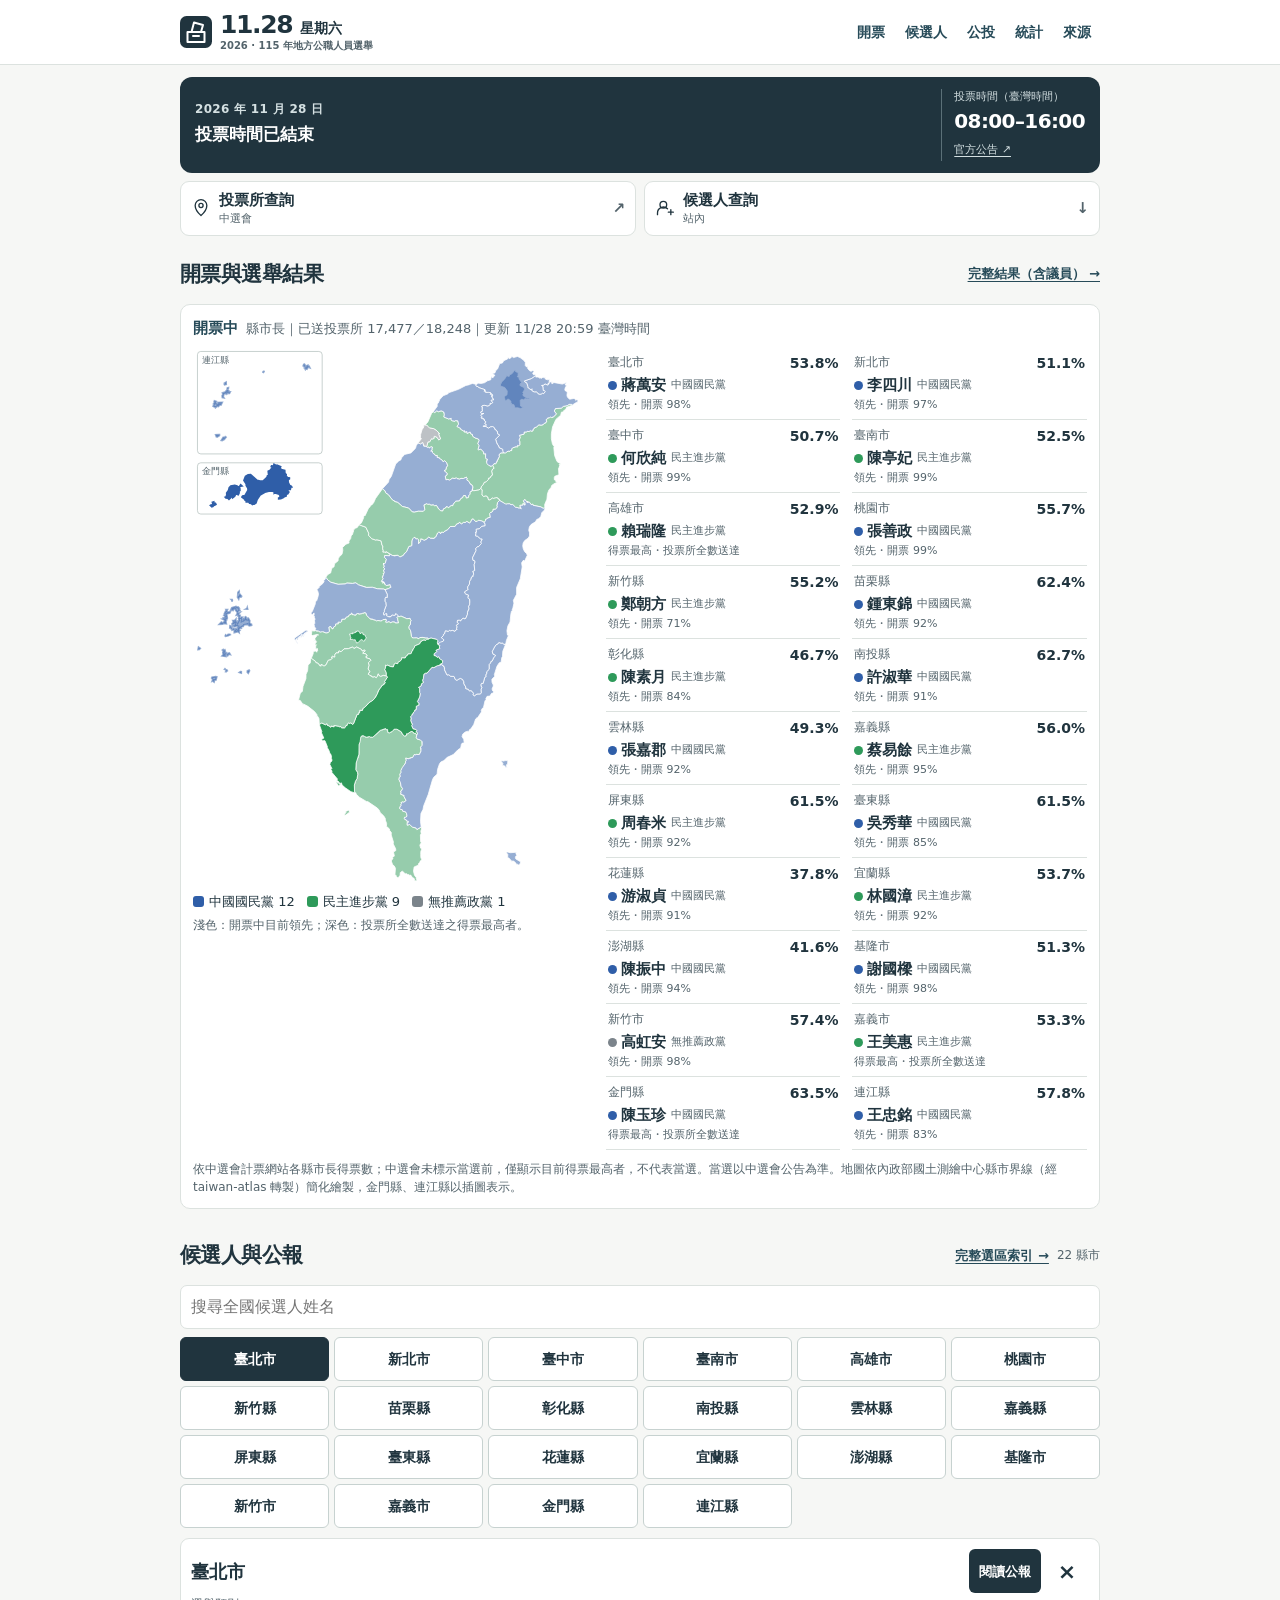
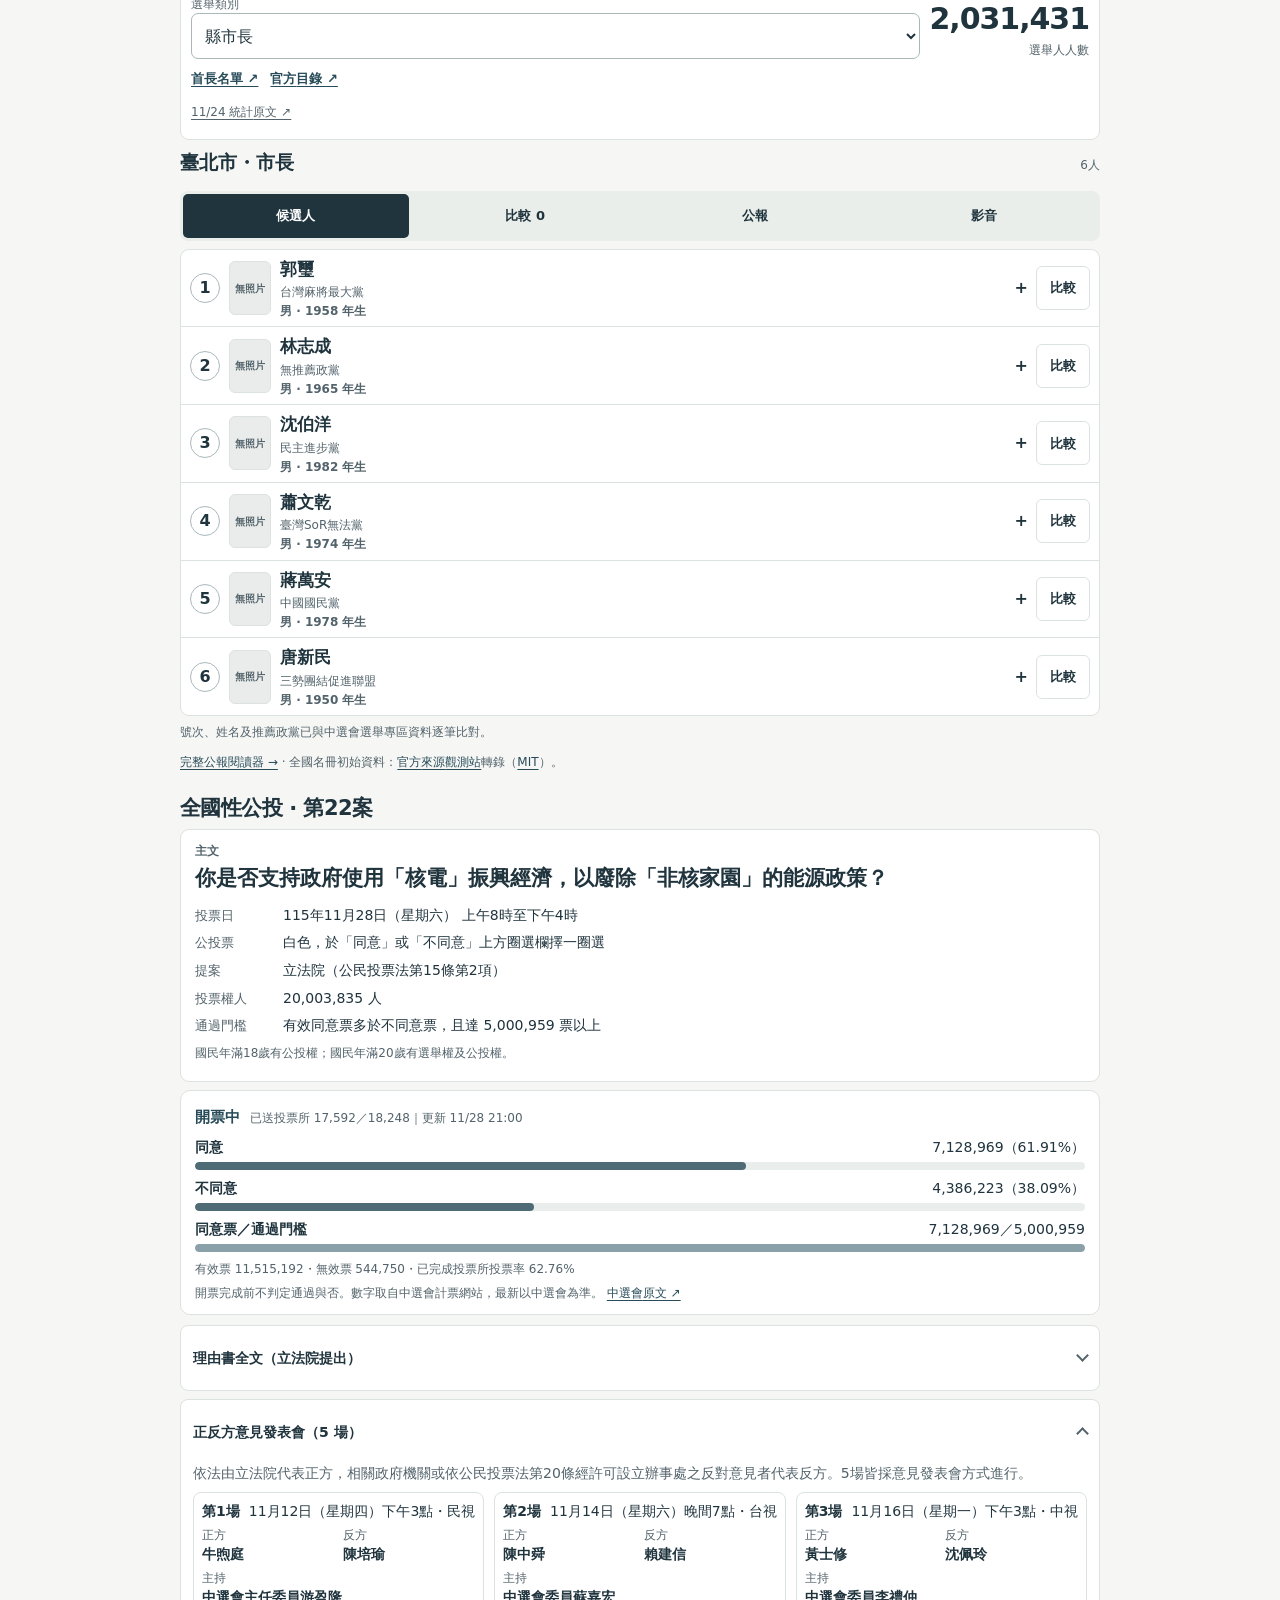
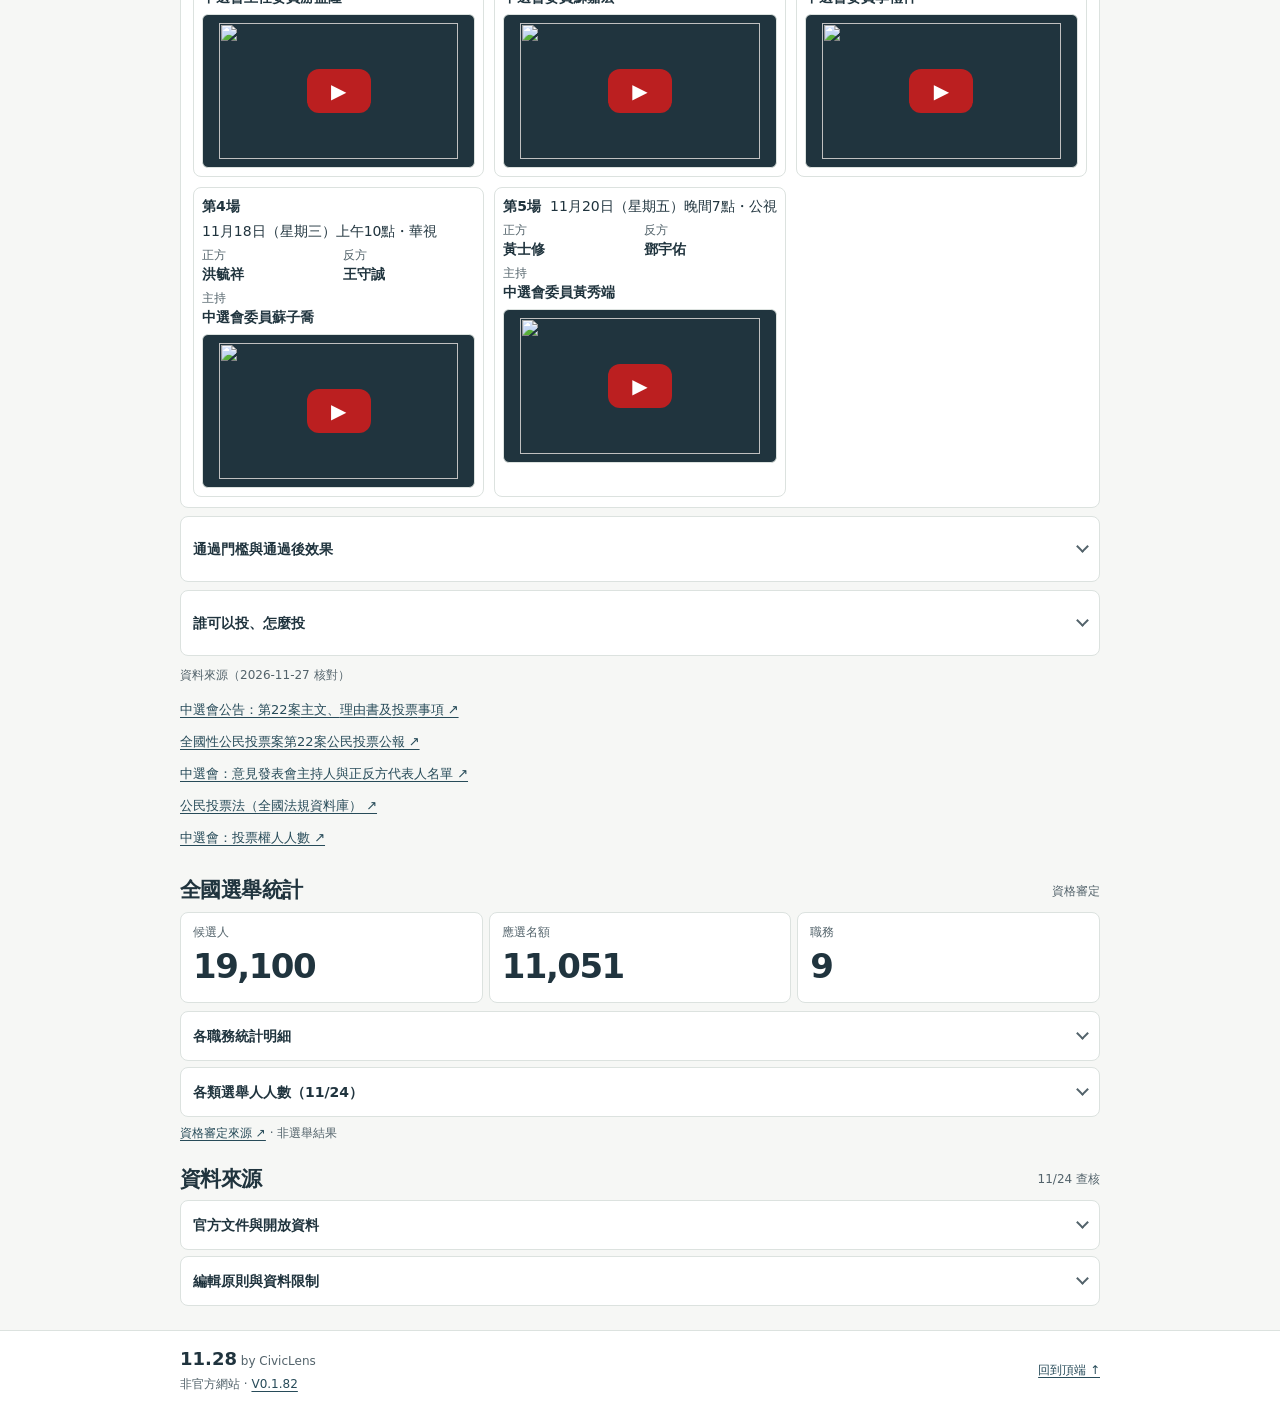
==== commit 947bf5e0: "Add a county results map and move results above candidates (V0.1.82) - Home page: the results sectio" ====
--- a/index.html
+++ b/index.html
@@ -161,17 +161,44 @@
 .rl-fill{display:block;height:100%;background:#4f6b76;border-radius:999px}
 .rl-threshold .rl-fill{background:#8aa1a9}
 .ref-live .small{margin:6px 0 0}
+.results-map{background:#fff;border:1px solid var(--line);border-radius:10px;padding:12px}
+.rm-head{margin:0 0 8px;font-size:13px;color:var(--muted)}
+.rm-head strong{font-size:15px;color:var(--accent);margin-right:4px}
+.rm-grid{display:grid;gap:12px}
+@media(min-width:760px){.rm-grid{grid-template-columns:minmax(0,5fr) minmax(0,6fr);align-items:start}}
+.rm-map{margin:0}
+.rm-map svg{display:block;width:100%;max-width:420px;max-height:62vh;margin:0 auto}
+.rm-county{fill:#dfe5e3;stroke:#fff;stroke-width:.7;transition:opacity .15s}
+.rm-map a:hover .rm-county,.rm-map a:focus .rm-county{opacity:.8;stroke:#1f2b31;stroke-width:1.2}
+.rm-inset{fill:none;stroke:#b9c4c1;stroke-width:.7}
+.rm-inset-label{font-size:8px;fill:var(--muted)}
+.rm-legend{display:flex;flex-wrap:wrap;gap:4px 12px;margin:8px 0 0;padding:0;list-style:none;font-size:13px}
+.rm-legend li{display:flex;align-items:center;gap:5px}
+.rm-sw,.rm-dot{display:inline-block;width:11px;height:11px;border-radius:3px;flex:none}
+.rm-dot{border-radius:50%;width:9px;height:9px;margin-right:4px}
+.rm-key{margin:4px 0 0}
+.rm-list{margin:0;padding:0;list-style:none;display:grid;grid-template-columns:repeat(2,minmax(0,1fr));gap:0 12px}
+.rm-list li{border-bottom:1px solid var(--line)}
+.rm-list a{display:grid;grid-template-columns:auto 1fr;grid-template-areas:"cn st" "who who" "pr pr";gap:0 6px;padding:7px 2px;text-decoration:none;color:var(--ink);min-height:44px}
+.rm-cn{grid-area:cn;font-size:12px;color:var(--muted)}
+.rm-who{grid-area:who;display:flex;align-items:center;flex-wrap:wrap;font-weight:700;font-size:15px}
+.rm-party{font-weight:400;font-size:11px;color:var(--muted);margin-left:5px}
+.rm-st{grid-area:st;justify-self:end;font-size:12px;font-variant-numeric:tabular-nums;color:var(--ink)}
+.rm-pr{grid-area:pr;font-size:11px;color:var(--muted)}
+.rm-note{margin:10px 0 0}
+.rm-st{font-weight:700;font-size:14px}
+.rm-list a{padding:6px 2px}
 </style></head><body>
-<a class="skip" href="#main">跳至主要內容</a><header><div class="shell top"><a class="brand" href="#main" aria-label="11.28 星期六，首頁"><svg width="32" height="32" aria-hidden="true" viewBox="0 0 64 64"><rect width="64" height="64" rx="13" fill="#20343e"/><g fill="none" stroke="#fff" stroke-width="4" stroke-linecap="round" stroke-linejoin="round"><path d="M15 32h34v20H15zM23 32l5-19 18 5-4 14M26 40h12"/></g></svg><span class="brandtext"><span class="branddate">11.28 <span>星期六</span></span><small>2026 · 115 年地方公職人員選舉</small></span></a><nav aria-label="主要導覽"><a href="#directory">候選人</a><a href="#referendum">公投</a><a href="#statistics">統計</a><a href="#sources">來源</a></nav></div></header>
+<a class="skip" href="#main">跳至主要內容</a><header><div class="shell top"><a class="brand" href="#main" aria-label="11.28 星期六，首頁"><svg width="32" height="32" aria-hidden="true" viewBox="0 0 64 64"><rect width="64" height="64" rx="13" fill="#20343e"/><g fill="none" stroke="#fff" stroke-width="4" stroke-linecap="round" stroke-linejoin="round"><path d="M15 32h34v20H15zM23 32l5-19 18 5-4 14M26 40h12"/></g></svg><span class="brandtext"><span class="branddate">11.28 <span>星期六</span></span><small>2026 · 115 年地方公職人員選舉</small></span></a><nav aria-label="主要導覽"><a href="#results">開票</a><a href="#directory">候選人</a><a href="#referendum">公投</a><a href="#statistics">統計</a><a href="#sources">來源</a></nav></div></header>
 <main id="main" class="shell"><h1 class="sr-only">2026 年地方公職人員選舉</h1><section class="hero" aria-label="投票資訊"><div class="countdown"><p id="countdown-label" class="eyebrow">距離投票日期還有</p><div id="countdown-clock" role="timer" aria-live="off" class="clock"><span><b id="days">--</b><small>天</small></span><span><b id="hours">--</b><small>時</small></span><span><b id="minutes">--</b><small>分</small></span><span><b id="seconds">--</b><small>秒</small></span></div><strong id="countdown-ended" hidden>投票時間已結束</strong></div><div class="vote-time"><span>投票時間（臺灣時間）</span><strong>08:00–16:00</strong><a href="https://info.cec.gov.tw/vote2026/article/content/?id=M0016&amp;target=%2Farticle%2FA0046" target="_blank" rel="noopener noreferrer">官方公告 ↗</a></div></section>
 <div class="bring" id="bring" role="note" aria-label="投票攜帶提醒"><p class="bring-title">投票記得帶</p><ul class="bring-list"><li><svg viewBox="0 0 24 24" aria-hidden="true"><rect x="3" y="5" width="18" height="14" rx="2"/><circle cx="8.5" cy="11" r="2"/><path d="M5.8 16.2c.6-1.3 1.6-2 2.7-2s2.1.7 2.7 2M14 10h4M14 14h3"/></svg>國民身分證</li><li><svg viewBox="0 0 24 24" aria-hidden="true"><path d="M10 3.5h4v4.2l1.8 2.8H8.2L10 7.7z"/><rect x="5.5" y="10.5" width="13" height="4.5" rx="1"/><path d="M5 19.5h14"/></svg>印章</li><li><svg viewBox="0 0 24 24" aria-hidden="true"><path d="M7 3h7l4 4v14H7z"/><path d="M14 3v4h4M10 12h5M10 16h5"/></svg>投票通知單</li></ul><p class="bring-note">未帶印章可簽名或按指印；未帶通知單，請記住名冊號次。</p></div><div class="quick" aria-label="官方查詢"><a href="https://info.cec.gov.tw/vote2026/" target="_blank" rel="noopener noreferrer"><svg viewBox="0 0 24 24" aria-hidden="true"><path d="M12 21s7-6 7-12a7 7 0 1 0-14 0c0 6 7 12 7 12Z"/><circle cx="12" cy="9" r="2.5"/></svg><span>投票所查詢<small>中選會</small></span><b aria-hidden="true">↗</b></a><a href="#directory"><svg viewBox="0 0 24 24" aria-hidden="true"><circle cx="10" cy="8" r="4"/><path d="M3 20v-2a7 7 0 0 1 12-5m4 1v6m-3-3h6"/></svg><span>候選人查詢<small>站內</small></span><b aria-hidden="true">↓</b></a></div>
-<section id="directory"><div class="sectionhead"><h2>候選人與公報</h2><a class="reader-link" href="districts.html">完整選區索引 →</a><span class="tag" id="count" role="status" aria-live="polite">22 縣市</span></div>
+<section id="results"><div class="sectionhead"><h2>開票與選舉結果</h2><a class="reader-link" href="results.html">完整結果（含議員） →</a></div><div id="results-map" class="results-map"><p class="small" id="rm-status">開票資料載入中；亦可直接查閱 <a href="https://vote.cec.gov.tw/2026-local/zh-TW/indexP.html">中選會計票網站 ↗</a>。</p></div></section><section id="directory"><div class="sectionhead"><h2>候選人與公報</h2><a class="reader-link" href="districts.html">完整選區索引 →</a><span class="tag" id="count" role="status" aria-live="polite">22 縣市</span></div>
 <div class="candidate-search-box"><label class="sr-only" for="candidate-search">全國候選人姓名</label><input id="candidate-search" type="search" placeholder="搜尋全國候選人姓名" autocomplete="off" disabled><div id="candidate-search-results" aria-live="polite"></div></div><div class="county-grid"><article class="county" data-name="臺北市" data-region="北部"><a href="https://eebulletin.cec.gov.tw/?dir=115%2F01%E8%87%BA%E5%8C%97%E5%B8%82" target="_blank" rel="noopener noreferrer" aria-label="臺北市官方電子公報（另開視窗）">臺北市 <span aria-hidden="true">↗</span></a></article><article class="county" data-name="新北市" data-region="北部"><a href="https://eebulletin.cec.gov.tw/?dir=115%2F02%E6%96%B0%E5%8C%97%E5%B8%82" target="_blank" rel="noopener noreferrer" aria-label="新北市官方電子公報（另開視窗）">新北市 <span aria-hidden="true">↗</span></a></article><article class="county" data-name="臺中市" data-region="中部"><a href="https://eebulletin.cec.gov.tw/?dir=115%2F03%E8%87%BA%E4%B8%AD%E5%B8%82" target="_blank" rel="noopener noreferrer" aria-label="臺中市官方電子公報（另開視窗）">臺中市 <span aria-hidden="true">↗</span></a></article><article class="county" data-name="臺南市" data-region="南部"><a href="https://eebulletin.cec.gov.tw/?dir=115%2F04%E8%87%BA%E5%8D%97%E5%B8%82" target="_blank" rel="noopener noreferrer" aria-label="臺南市官方電子公報（另開視窗）">臺南市 <span aria-hidden="true">↗</span></a></article><article class="county" data-name="高雄市" data-region="南部"><a href="https://eebulletin.cec.gov.tw/?dir=115%2F05%E9%AB%98%E9%9B%84%E5%B8%82" target="_blank" rel="noopener noreferrer" aria-label="高雄市官方電子公報（另開視窗）">高雄市 <span aria-hidden="true">↗</span></a></article><article class="county" data-name="桃園市" data-region="北部"><a href="https://eebulletin.cec.gov.tw/?dir=115%2F06%E6%A1%83%E5%9C%92%E5%B8%82" target="_blank" rel="noopener noreferrer" aria-label="桃園市官方電子公報（另開視窗）">桃園市 <span aria-hidden="true">↗</span></a></article><article class="county" data-name="新竹縣" data-region="北部"><a href="https://eebulletin.cec.gov.tw/?dir=115%2F07%E6%96%B0%E7%AB%B9%E7%B8%A3" target="_blank" rel="noopener noreferrer" aria-label="新竹縣官方電子公報（另開視窗）">新竹縣 <span aria-hidden="true">↗</span></a></article><article class="county" data-name="苗栗縣" data-region="中部"><a href="https://eebulletin.cec.gov.tw/?dir=115%2F08%E8%8B%97%E6%A0%97%E7%B8%A3" target="_blank" rel="noopener noreferrer" aria-label="苗栗縣官方電子公報（另開視窗）">苗栗縣 <span aria-hidden="true">↗</span></a></article><article class="county" data-name="彰化縣" data-region="中部"><a href="https://eebulletin.cec.gov.tw/?dir=115%2F09%E5%BD%B0%E5%8C%96%E7%B8%A3" target="_blank" rel="noopener noreferrer" aria-label="彰化縣官方電子公報（另開視窗）">彰化縣 <span aria-hidden="true">↗</span></a></article><article class="county" data-name="南投縣" data-region="中部"><a href="https://eebulletin.cec.gov.tw/?dir=115%2F10%E5%8D%97%E6%8A%95%E7%B8%A3" target="_blank" rel="noopener noreferrer" aria-label="南投縣官方電子公報（另開視窗）">南投縣 <span aria-hidden="true">↗</span></a></article><article class="county" data-name="雲林縣" data-region="中部"><a href="https://eebulletin.cec.gov.tw/?dir=115%2F11%E9%9B%B2%E6%9E%97%E7%B8%A3" target="_blank" rel="noopener noreferrer" aria-label="雲林縣官方電子公報（另開視窗）">雲林縣 <span aria-hidden="true">↗</span></a></article><article class="county" data-name="嘉義縣" data-region="南部"><a href="https://eebulletin.cec.gov.tw/?dir=115%2F12%E5%98%89%E7%BE%A9%E7%B8%A3" target="_blank" rel="noopener noreferrer" aria-label="嘉義縣官方電子公報（另開視窗）">嘉義縣 <span aria-hidden="true">↗</span></a></article><article class="county" data-name="屏東縣" data-region="南部"><a href="https://eebulletin.cec.gov.tw/?dir=115%2F13%E5%B1%8F%E6%9D%B1%E7%B8%A3" target="_blank" rel="noopener noreferrer" aria-label="屏東縣官方電子公報（另開視窗）">屏東縣 <span aria-hidden="true">↗</span></a></article><article class="county" data-name="臺東縣" data-region="東部"><a href="https://eebulletin.cec.gov.tw/?dir=115%2F14%E8%87%BA%E6%9D%B1%E7%B8%A3" target="_blank" rel="noopener noreferrer" aria-label="臺東縣官方電子公報（另開視窗）">臺東縣 <span aria-hidden="true">↗</span></a></article><article class="county" data-name="花蓮縣" data-region="東部"><a href="https://eebulletin.cec.gov.tw/?dir=115%2F15%E8%8A%B1%E8%93%AE%E7%B8%A3" target="_blank" rel="noopener noreferrer" aria-label="花蓮縣官方電子公報（另開視窗）">花蓮縣 <span aria-hidden="true">↗</span></a></article><article class="county" data-name="宜蘭縣" data-region="東部"><a href="https://eebulletin.cec.gov.tw/?dir=115%2F16%E5%AE%9C%E8%98%AD%E7%B8%A3" target="_blank" rel="noopener noreferrer" aria-label="宜蘭縣官方電子公報（另開視窗）">宜蘭縣 <span aria-hidden="true">↗</span></a></article><article class="county" data-name="澎湖縣" data-region="離島"><a href="https://eebulletin.cec.gov.tw/?dir=115%2F17%E6%BE%8E%E6%B9%96%E7%B8%A3" target="_blank" rel="noopener noreferrer" aria-label="澎湖縣官方電子公報（另開視窗）">澎湖縣 <span aria-hidden="true">↗</span></a></article><article class="county" data-name="基隆市" data-region="北部"><a href="https://eebulletin.cec.gov.tw/?dir=115%2F18%E5%9F%BA%E9%9A%86%E5%B8%82" target="_blank" rel="noopener noreferrer" aria-label="基隆市官方電子公報（另開視窗）">基隆市 <span aria-hidden="true">↗</span></a></article><article class="county" data-name="新竹市" data-region="北部"><a href="https://eebulletin.cec.gov.tw/?dir=115%2F19%E6%96%B0%E7%AB%B9%E5%B8%82" target="_blank" rel="noopener noreferrer" aria-label="新竹市官方電子公報（另開視窗）">新竹市 <span aria-hidden="true">↗</span></a></article><article class="county" data-name="嘉義市" data-region="南部"><a href="https://eebulletin.cec.gov.tw/?dir=115%2F20%E5%98%89%E7%BE%A9%E5%B8%82" target="_blank" rel="noopener noreferrer" aria-label="嘉義市官方電子公報（另開視窗）">嘉義市 <span aria-hidden="true">↗</span></a></article><article class="county" data-name="金門縣" data-region="離島"><a href="https://eebulletin.cec.gov.tw/?dir=115%2F21%E9%87%91%E9%96%80%E7%B8%A3" target="_blank" rel="noopener noreferrer" aria-label="金門縣官方電子公報（另開視窗）">金門縣 <span aria-hidden="true">↗</span></a></article><article class="county" data-name="連江縣" data-region="離島"><a href="https://eebulletin.cec.gov.tw/?dir=115%2F22%E9%80%A3%E6%B1%9F%E7%B8%A3" target="_blank" rel="noopener noreferrer" aria-label="連江縣官方電子公報（另開視窗）">連江縣 <span aria-hidden="true">↗</span></a></article></div><div class="county-panel" id="county-panel" hidden><div class="county-panel-head"><h3 id="selected-county" tabindex="-1"></h3><a class="county-open" id="selected-link">閱讀公報</a><button type="button" id="clear-county" aria-label="取消縣市選擇">×</button></div><div class="county-metric"><div><label for="office">選舉類別</label><select id="office"><option value="0">縣市長</option><option value="1">縣市議員</option><option value="2">鄉鎮市長／山地區長</option><option value="3">鄉鎮市民代表／山地區民代表</option><option value="4">村里長</option><option value="5">全國性公投第22案</option></select></div><div class="elector-number"><strong id="elector-value"></strong><span id="elector-label">選舉人人數</span></div></div><p id="elector-category" class="small sr-only"></p><div class="county-doc-links"><a id="chief-notice" target="_blank" rel="noopener noreferrer">首長名單 ↗</a><a id="official-directory" target="_blank" rel="noopener noreferrer">官方目錄 ↗</a></div><a class="small source-link" id="elector-source" target="_blank" rel="noopener noreferrer">11/24 統計原文 ↗</a></div>
 <div id="explorer" class="explorer" hidden><div class="explorer-head"><h3 id="explorer-title"></h3><span id="explorer-count"></span></div><div id="district-options" class="district-options" role="group" aria-label="議員選區"></div><div id="explorer-nav" class="explorer-nav"><button type="button" data-view="people" aria-pressed="true">候選人</button><button type="button" data-view="compare" aria-pressed="false">比較 <span id="compare-count">0</span></button><button type="button" data-view="gazette" aria-pressed="false">公報</button><button type="button" data-view="video" aria-pressed="false">影音</button></div><div id="explorer-content"></div><p class="small" id="explorer-status" role="status"></p></div><noscript><p class="small">未啟用 JavaScript；可直接開啟官方公報。</p></noscript><p class="small data-note"><a href="gazettes.html">完整公報閱讀器 →</a> · 全國名冊初始資料：<a href="https://mayor2026.observe.tw/elections/" target="_blank" rel="noopener noreferrer">官方來源觀測站</a>轉錄（<a href="docs/licenses/mayor2026-MIT.txt">MIT</a>）。</p></section>
 <section id="referendum"><div class="sectionhead"><h2>全國性公投 · 第22案</h2></div><div class="ref-main"><p class="eyebrow">主文</p><p class="ref-question"><span class="clause">你是否支持政府使用「核電」振興經濟，</span><span class="clause">以廢除「非核家園」的能源政策？</span></p><dl class="ref-facts"><div><dt>投票日</dt><dd>115年11月28日（星期六） 上午8時至下午4時</dd></div><div><dt>公投票</dt><dd><span class="clause">白色，</span><span class="clause">於「同意」或「不同意」上方圈選欄擇一圈選</span></dd></div><div><dt>提案</dt><dd>立法院（公民投票法第15條第2項）</dd></div><div><dt>投票權人</dt><dd>20,003,835 人</dd></div><div><dt>通過門檻</dt><dd><span class="clause">有效同意票多於不同意票，</span><span class="clause">且達 5,000,959 票以上</span></dd></div></dl><p class="small"><span class="clause">國民年滿18歲有公投權；</span><span class="clause">國民年滿20歲有選舉權及公投權。</span></p></div><div id="ref-live" class="ref-live" hidden aria-live="polite"></div><details class="ref-block"><summary>理由書全文（立法院提出）</summary><div class="ref-reason"><p>世界正在快速改變。面對 AI 科技的爆發與淨零碳排的挑戰，台灣的電力政策不能再停留在過去的意識形態。這一次公投，不談政黨對立，而是要用國際官方的綠能標準、世界巨頭的遠見、科學的最新科技，以及壓倒性的全民意志，將既有的核電廠區升級為前瞻科技示範園區，為台灣找出最務實、最安全的能源大路。據此，提出公投案，交由全體公民投票決定，以展現公民社會之意志。</p><h3 class="ref-h">1.國際的進步趨勢：全球共推核能，科技與政經官方的共同共識</h3><p>能源政策必須與世界接軌。放眼國際，核能的定位早已被全球官方組織與頂尖腦袋徹底翻轉：</p><p class="ref-item">(1)聯合國、歐盟正式將核能視為綠能：在國際綠能標準的最高殿堂，歐盟已將核能納入《永續金融分類法》的綠能範疇；聯合國氣候變遷大會（COP）也多次重申核能是達成碳中和不可或缺的潔淨能源。核能，就是不折不扣的綠能。</p><p class="ref-item">(2)美國、日本、歐盟與聯合國大力推動「24/7CFE」：國際官方正全力倡導「24/7 全天候無碳能源（24/7Carbon-Free Energy）」計畫。世界各國意識到，風電與光電受限於氣候，無法做到一天 24 小時、一星期 7 天穩定供電，唯有將「核能」作為基載，搭配再生能源，才能真正實現全天候 100%的無碳電力。</p><p class="ref-item">(3)「台灣之光」輝達（NVIDIA）執行長黃仁勳公開指出：「AI 基礎設施需要龐大的能量支持，而韓國等國家之所以是發展 AI 工廠的理想地點，正是因為他們擁有領先全球的核能技術。」黃仁勳直言，強大的核能，就是繁榮 AI 產業與高科技製造業的關鍵基礎。</p><p class="ref-item">(4)科技巨擘馬斯克（Elon Musk）也多次強烈呼籲：「在現階段，關閉核電廠完全是『瘋狂且愚蠢（Total Madness）』的舉動。」為了因應電動車與 AI 的用電潮，他主張不僅不能停用核能，更應該重啟被政治原因關閉的核電廠。</p><p class="ref-item">(5)美國川普（Donald Trump）政府的國家戰略：為了確保美國在 AI 與先進製造業的絕對領先，川普政府已正式簽署行政命令，設定 25 年內將核能產量翻成四倍的國家目標，並砸下 175 億美元聯邦貸款，全面加速興建 10 座全新大型核反應爐。全球頂尖的微軟、亞馬遜、Google 等科技巨頭，也紛紛跳過傳統電網，直接與核電廠簽署長期供電合約。國際潮流已經證明：沒有核電，就沒有 AI 的未來。</p><h3 class="ref-h">2.民主的壓倒性民意：跨越黨派的社會新共識</h3><p>在民主台灣，政策應該由民意決定，而「重回核能」已經是台灣跨越黨派的壓倒性共識。根據「台灣勵志協會（TIA）」的最新民調，全台灣支持核四啟用的比例高達 79%！</p><p>這代表不分藍綠、不分立場，近八成的台灣人民都深刻意識到台灣不能缺電、電價不能暴漲。這場公投，正是將這股高達八成的龐大民主民意，轉化為實質政策的關鍵時刻。</p><h3 class="ref-h">3.科學的前瞻藍圖：一舉解決缺電、缺水、減碳難題</h3><p>配合公投通過後「提高核能占比」的目標，可利用新科技解決台灣的核心痛點：</p><p class="ref-item">(1)打造 AI 與半導體的獨立不中斷電網：在核四廠區興建新一代大型機組，或引進國際最先進的 SMR（小型模組化核反應爐）。直接作為 AI 算力中心與半導體高科技產業的「獨立、穩定、零碳基載電力」，科技業有專屬電源，就能徹底解決我國長年「南電北送」的電網調度與跳電難題。</p><p class="ref-item">(2)利用小型反應爐（SMR）特殊優勢根治台灣缺水困境：利用 SMR 特有的高效率、高熱能進行「海水淡化」，在北台灣建立穩定的備用水源，讓高耗水的高科技業與民生不再受極端氣候、旱災的威脅，徹底解決台灣水資源匱乏的困境。</p><p class="ref-item">(3)推動國際趨勢「核能產氫」，開闢 2050 淨零碳排全新賽道：將新一代核能技術與「碳捕獲與儲存（CCS）」技術深度結合，並大力推動國際最尖端的「核能產氫」技術。氫能是未來的潔淨能源，用核能乾淨、高效地製造氫氣，能讓台灣在 25 年內真正落實淨零排放。</p><h3 class="ref-h">4.順應國際、展現民意：授權立法院迎向科學</h3><p>「非核家園」在當年或許有其討論的時空背景，但在科學、民主與國際趨勢的檢驗下，它已經不再符合台灣今天的國家安全與經濟利益。</p><p>本公投案是順應國際科技潮流，也是展現台灣近八成的民主民意。我們要在國家重大政策上，正式打破「非核家園」的僵化束縛，用最強大的直接民意，要求政府調整國家發展方向，並全面授權立法院督促相關行政機關，落實核能推動政策與完備相關法制，明文確立「國家能源必須尊重大眾民意、不得再因特定政黨立場訂定非核政策」的科學原則。</p><p>綜上，提高核能占比以廢除非核家園的能源政策，應交由全民公投，共同決定，始符合民主憲政及國民主權之精神。爰依據公民投票法第 15 條第 2 項規定，由立法院就「你是否支持政府使用『核電』振興經濟，以廢除『非核家園』的能源政策？」之重大政策提出公投案，交由全體公民投票決定，以展現公民社會之意志。</p><p class="small">出處：<span class="nw">中選會115年8月28日公告</span><span class="nw">（中選務字第1153150284號）</span></p></div></details><details class="ref-block" open><summary>正反方意見發表會（5 場）</summary><p class="small"><span class="clause">依法由立法院代表正方，</span><span class="clause">相關政府機關或依公民投票法第20條經許可設立辦事處之反對意見者代表反方。</span><span class="clause">5場皆採意見發表會方式進行。</span></p><div class="ref-hearings"><article class="ref-hearing"><div class="ref-hmeta"><strong>第1場</strong><span>11月12日（星期四）下午3點・民視</span></div><dl class="ref-sides"><div><dt>正方</dt><dd>牛煦庭</dd></div><div><dt>反方</dt><dd>陳培瑜</dd></div><div><dt>主持</dt><dd>中選會主任委員游盈隆</dd></div></dl><div class="video-slot"><button type="button" class="video-play ref-play" data-video="-_5M7gAlFFM" data-title="全國性公民投票案第22案意見發表會第1場" aria-label="站內播放：第1場意見發表會"><img class="video-thumb" alt="" loading="lazy" decoding="async" referrerpolicy="no-referrer" src="https://i.ytimg.com/vi/-_5M7gAlFFM/mqdefault.jpg"><span class="video-play-icon" aria-hidden="true">▶</span></button></div></article><article class="ref-hearing"><div class="ref-hmeta"><strong>第2場</strong><span>11月14日（星期六）晚間7點・台視</span></div><dl class="ref-sides"><div><dt>正方</dt><dd>陳中舜</dd></div><div><dt>反方</dt><dd>賴建信</dd></div><div><dt>主持</dt><dd>中選會委員蘇嘉宏</dd></div></dl><div class="video-slot"><button type="button" class="video-play ref-play" data-video="guXroDxi-es" data-title="全國性公民投票案第22案意見發表會第2場" aria-label="站內播放：第2場意見發表會"><img class="video-thumb" alt="" loading="lazy" decoding="async" referrerpolicy="no-referrer" src="https://i.ytimg.com/vi/guXroDxi-es/mqdefault.jpg"><span class="video-play-icon" aria-hidden="true">▶</span></button></div></article><article class="ref-hearing"><div class="ref-hmeta"><strong>第3場</strong><span>11月16日（星期一）下午3點・中視</span></div><dl class="ref-sides"><div><dt>正方</dt><dd>黃士修</dd></div><div><dt>反方</dt><dd>沈佩玲</dd></div><div><dt>主持</dt><dd>中選會委員李禮仲</dd></div></dl><div class="video-slot"><button type="button" class="video-play ref-play" data-video="uz_lwCxcSiI" data-title="全國性公民投票案第22案意見發表會第3場" aria-label="站內播放：第3場意見發表會"><img class="video-thumb" alt="" loading="lazy" decoding="async" referrerpolicy="no-referrer" src="https://i.ytimg.com/vi/uz_lwCxcSiI/mqdefault.jpg"><span class="video-play-icon" aria-hidden="true">▶</span></button></div></article><article class="ref-hearing"><div class="ref-hmeta"><strong>第4場</strong><span>11月18日（星期三）上午10點・華視</span></div><dl class="ref-sides"><div><dt>正方</dt><dd>洪毓祥</dd></div><div><dt>反方</dt><dd>王守誠</dd></div><div><dt>主持</dt><dd>中選會委員蘇子喬</dd></div></dl><div class="video-slot"><button type="button" class="video-play ref-play" data-video="oIdriL8OZ9U" data-title="全國性公民投票案第22案意見發表會第4場" aria-label="站內播放：第4場意見發表會"><img class="video-thumb" alt="" loading="lazy" decoding="async" referrerpolicy="no-referrer" src="https://i.ytimg.com/vi/oIdriL8OZ9U/mqdefault.jpg"><span class="video-play-icon" aria-hidden="true">▶</span></button></div></article><article class="ref-hearing"><div class="ref-hmeta"><strong>第5場</strong><span>11月20日（星期五）晚間7點・公視</span></div><dl class="ref-sides"><div><dt>正方</dt><dd>黃士修</dd></div><div><dt>反方</dt><dd>鄧宇佑</dd></div><div><dt>主持</dt><dd>中選會委員黃秀端</dd></div></dl><div class="video-slot"><button type="button" class="video-play ref-play" data-video="zxICLMc8k7E" data-title="全國性公民投票案第22案意見發表會第5場" aria-label="站內播放：第5場意見發表會"><img class="video-thumb" alt="" loading="lazy" decoding="async" referrerpolicy="no-referrer" src="https://i.ytimg.com/vi/zxICLMc8k7E/mqdefault.jpg"><span class="video-play-icon" aria-hidden="true">▶</span></button></div></article></div></details><details class="ref-block"><summary>通過門檻與通過後效果</summary><p><strong>公民投票法第29條第1項</strong>：公民投票案投票結果，有效同意票數多於不同意票，且有效同意票達投票權人總額四分之一以上者，即為通過。有效同意票未多於不同意票，或有效同意票數不足前項規定數額者，均為不通過。</p><p>投票權人 20,003,835 人之四分之一為 5,000,958.75，故有效同意票須達 5,000,959 票以上。本站依中選會公告之投票權人數計算，實際以中選會公告為準。</p><p><strong>公民投票法第30條第1項第3款</strong>：有關重大政策者，應由總統或權責機關為實現該公民投票案內容之必要處置。</p></details><details class="ref-block"><summary>誰可以投、怎麼投</summary><h3 class="ref-h">投票權人資格</h3><p>中華民國國民，年滿18歲，即民國97年11月28日以前（包括當日）出生，現在中華民國繼續居住6個月以上，即於民國115年5月28日以前（包括當日）遷入設有戶籍，至民國115年11月27日繼續居住，未受監護宣告者，為全國性公民投票案第22案之投票權人。</p><h3 class="ref-h">投票地點與攜帶證件</h3><p>投票地點：直轄市、縣（市）選舉委員會公告之各投票所。投票時須攜帶本人國民身分證、印章及投票通知單；如未攜帶投票通知單，務請記住投票通知單上之名冊號次，於領票時告知發票管理員。國民身分證如有遺失，請於投票日前至戶籍地戶政事務所申請補發（投票當日，戶政事務所不受理換補發國民身分證）。</p><h3 class="ref-h">投票流程</h3><ol class="ref-steps"><li><strong>確認身分</strong>核對身分與確認投票所。請勿攜帶行動電話或具攝影功能之器材進入投票所，但已關閉電源之行動裝置，不在此限。</li><li><strong>領取選舉票</strong>提供國民身分證與印章，經核對身分後，蓋章並領取選舉票。若沒有攜帶印章，得以簽名代替，若無法簽名者，得以按指印代替。</li><li><strong>領取公投票</strong>提供國民身分證與印章，經核對身分後，蓋章並領取公投票。若沒有攜帶印章，得以簽名代替，若無法簽名者，得以按指印代替。</li><li><strong>圈票</strong>進入圈票處內，使用圈選工具圈選。</li><li><strong>投入票匭</strong>將選舉票及公投票對折後，投入對應的票匭中。</li><li><strong>完成投票</strong>完成投票後不得再次進入投票所。</li></ol><h3 class="ref-h">公投票式樣與圈選</h3><div class="ref-ballot-row"><figure class="ref-ballot"><div class="rb" aria-hidden="true"><div class="rb-box"></div><div class="rb-box"></div><div class="rb-opt">同意</div><div class="rb-opt">不同意</div><div class="rb-no">22</div><div class="rb-q">你是否支持政府使用「核電」振興經濟，以廢除「非核家園」的能源政策？</div></div><figcaption class="small">公投票白色。使用選舉委員會製備之圈選工具，於「同意」或「不同意」上方圈選欄擇一圈蓋（依公投公報第五項式樣簡化重繪）。</figcaption></figure><div><p class="ref-label">下列情形之一者，公投票無效：</p><ul class="profile-list"><li>不用選舉委員會製發之公投票。</li><li>同時圈選同意及不同意。</li><li>所圈位置不能辨別為同意或不同意。</li><li>圈後加以塗改。</li><li>簽名、蓋章、按指印、加入任何文字或符號。</li><li>將公投票撕破致不完整。</li><li>將公投票污染致不能辨別所圈選為同意或不同意。</li><li>不加圈完全空白。</li><li>不用選舉委員會製備之圈選工具。</li></ul></div></div><h3 class="ref-h">投票所內注意事項</h3><ul class="profile-list"><li>投票權人應於規定之投票時間內到投票所投票；逾時不得進入投票所。但已於規定時間內到達投票所尚未投票者，仍可投票。</li><li>投票權人及依規定陪同之家屬或陪同之人請勿攜帶行動電話或其他具攝影功能之器材進入投票所，如有攜帶行動電話或其他具攝影功能之器材者，請投票權人或其陪同之家屬或陪同之人將行動電話或具攝影功能之器材暫請他人代管或交由投票所工作人員（查驗國民身分證管理員）代為保管（但已關閉電源之行動裝置，不在此限）。</li><li>投票權人在投票時，如有下列情事之一，經投票所主任管理員會同主任監察員令其退出，而不退出者，依公民投票法第43條規定，處2年以下有期徒刑、拘役或科新臺幣20萬元以下罰金。<ol class="ref-sub"><li>穿著佩帶具有公民投票相關文字、符號或圖像之貼紙、服飾或其他物品、在場喧嚷或干擾、勸誘他人投票或不投票，不服制止。</li><li>攜帶武器或危險物品入場。</li><li>有其他不正當行為，不服制止。</li></ol></li><li>投票權人領得公投票後，應立即使用選舉委員會製備之圈選工具，自行於「同意」或「不同意」上方圈選欄圈蓋，並將公投票摺疊投入票匭，不得逗留或將公投票攜出投票所。如將公投票攜出投票所，依公民投票法第41條規定，處1年以下有期徒刑、拘役或科新臺幣1萬5千元以下罰金。</li></ul><h3 class="ref-h">罰則摘錄</h3><ul class="profile-list"><li><strong>公民投票法第42條</strong>：在投票所四周30公尺內喧嚷、干擾或勸誘他人投票或不投票，經警衛人員制止後仍繼續為之者，處1年以下有期徒刑、拘役或科新臺幣1萬5千元以下罰金。</li><li><strong>公民投票法第44條</strong>：將公投票或選舉票以外之物投入票匭，或故意撕毀領得之公投票者，處新臺幣5千元以上5萬元以下罰鍰。</li><li><strong>刑法第143條</strong>：有投票權之人，要求、期約或收受賄賂或其他不正利益，而許以不行使其投票權或為一定之行使者，處3年以下有期徒刑，得併科30萬元以下罰金。</li></ul><p class="small">以上摘錄與投票權人直接相關之條文；公投公報第七項另摘錄公民投票法第5章及刑法分則第6章（妨害投票罪）其他條文。</p></details><div class="ref-sources"><p class="small">資料來源（2026-11-27 核對）</p><ul><li><a href="https://web.cec.gov.tw/central/article/64314" target="_blank" rel="noopener noreferrer">中選會公告：第22案主文、理由書及投票事項 ↗</a></li><li><a href="https://bulletin.cec.gov.tw/02%E5%85%AC%E6%B0%91%E6%8A%95%E7%A5%A8%E5%85%AC%E5%A0%B1/%E5%85%A8%E5%9C%8B%E6%80%A7%E5%85%AC%E6%B0%91%E6%8A%95%E7%A5%A8/115%E7%AC%AC22%E6%A1%88/%E7%B4%99%E6%9C%AC%E5%85%AC%E5%A0%B1/%E5%85%A8%E5%9C%8B%E6%80%A7%E5%85%AC%E6%B0%91%E6%8A%95%E7%A5%A8%E6%A1%88%E7%AC%AC22%E6%A1%88%E5%85%AC%E6%B0%91%E6%8A%95%E7%A5%A8%E5%85%AC%E5%A0%B1.pdf" target="_blank" rel="noopener noreferrer">全國性公民投票案第22案公民投票公報 ↗</a></li><li><a href="https://web.cec.gov.tw/central/article/65455" target="_blank" rel="noopener noreferrer">中選會：意見發表會主持人與正反方代表人名單 ↗</a></li><li><a href="https://law.moj.gov.tw/LawClass/LawAll.aspx?pcode=D0020050" target="_blank" rel="noopener noreferrer">公民投票法（全國法規資料庫） ↗</a></li><li><a href="https://web.cec.gov.tw/central/article/66267" target="_blank" rel="noopener noreferrer">中選會：投票權人人數 ↗</a></li></ul></div></section>
-<section id="results"><div class="sectionhead"><h2>開票與選舉結果</h2></div><div class="ref-card"><div><h3>11/28 16:00 起</h3><p class="small">臺灣時間 · 中選會公告為準</p><div class="ref-links"><a href="results.html">開票資訊與結果入口 →</a></div></div></div></section><section id="statistics"><div class="sectionhead"><h2>全國選舉統計</h2><span class="tag">資格審定</span></div><div class="metrics"><div><span>候選人</span><strong>19,100</strong></div><div><span>應選名額</span><strong>11,051</strong></div><div><span>職務</span><strong>9</strong></div></div><details class="stats-details"><summary>各職務統計明細</summary><div class="tablewrap" tabindex="0" role="region" aria-label="各職務統計，可橫向捲動"><table><caption>單位：人</caption><thead><tr><th scope="col">職務</th><th scope="col">名額</th><th scope="col">登記</th><th scope="col">候選人</th></tr></thead><tbody><tr><th scope="row">直轄市長</th><td>6</td><td>23</td><td>23</td></tr><tr><th scope="row">直轄市議員</th><td>381</td><td>610</td><td>605</td></tr><tr><th scope="row">縣（市）長</th><td>16</td><td>58</td><td>58</td></tr><tr><th scope="row">縣（市）議員</th><td>538</td><td>892</td><td>888</td></tr><tr><th scope="row">鄉（鎮、市）長</th><td>198</td><td>465</td><td>460</td></tr><tr><th scope="row">鄉（鎮、市）民代表</th><td>2,076</td><td>3,437</td><td>3,387</td></tr><tr><th scope="row">直轄市山地原住民區長</th><td>6</td><td>16</td><td>15</td></tr><tr><th scope="row">直轄市山地原住民區民代表</th><td>50</td><td>94</td><td>92</td></tr><tr><th scope="row">村（里）長</th><td>7,780</td><td>14,100</td><td>13,572</td></tr></tbody><tfoot><tr><th scope="row">合計</th><td>11,051</td><td>19,695</td><td>19,100</td></tr></tfoot></table></div></details><details class="stats-details"><summary>各類選舉人人數（11/24）</summary><div class="national-electors"><div><span>直轄市長／縣（市）長</span><strong>19,576,028</strong></div><div><span>直轄市議員／縣（市）議員</span><strong>19,486,232</strong></div><div><span>鄉（鎮、市）長／山地原住民區長</span><strong>5,043,956</strong></div><div><span>鄉（鎮、市）民代表／山地原住民區民代表</span><strong>5,038,121</strong></div><div><span>村（里）長</span><strong>19,439,382</strong></div><div><span>全國性公投第22案</span><strong>20,003,835</strong></div></div><p class="small">各類資格不同，人數不可相加。<a href="https://web.cec.gov.tw/central/article/66267">中選會原文 ↗</a></p></details><p class="small"><a href="https://info.cec.gov.tw/vote2026/article/content/?target=%2Farticle%2FA0096">資格審定來源 ↗</a> · 非選舉結果</p></section>
+<section id="statistics"><div class="sectionhead"><h2>全國選舉統計</h2><span class="tag">資格審定</span></div><div class="metrics"><div><span>候選人</span><strong>19,100</strong></div><div><span>應選名額</span><strong>11,051</strong></div><div><span>職務</span><strong>9</strong></div></div><details class="stats-details"><summary>各職務統計明細</summary><div class="tablewrap" tabindex="0" role="region" aria-label="各職務統計，可橫向捲動"><table><caption>單位：人</caption><thead><tr><th scope="col">職務</th><th scope="col">名額</th><th scope="col">登記</th><th scope="col">候選人</th></tr></thead><tbody><tr><th scope="row">直轄市長</th><td>6</td><td>23</td><td>23</td></tr><tr><th scope="row">直轄市議員</th><td>381</td><td>610</td><td>605</td></tr><tr><th scope="row">縣（市）長</th><td>16</td><td>58</td><td>58</td></tr><tr><th scope="row">縣（市）議員</th><td>538</td><td>892</td><td>888</td></tr><tr><th scope="row">鄉（鎮、市）長</th><td>198</td><td>465</td><td>460</td></tr><tr><th scope="row">鄉（鎮、市）民代表</th><td>2,076</td><td>3,437</td><td>3,387</td></tr><tr><th scope="row">直轄市山地原住民區長</th><td>6</td><td>16</td><td>15</td></tr><tr><th scope="row">直轄市山地原住民區民代表</th><td>50</td><td>94</td><td>92</td></tr><tr><th scope="row">村（里）長</th><td>7,780</td><td>14,100</td><td>13,572</td></tr></tbody><tfoot><tr><th scope="row">合計</th><td>11,051</td><td>19,695</td><td>19,100</td></tr></tfoot></table></div></details><details class="stats-details"><summary>各類選舉人人數（11/24）</summary><div class="national-electors"><div><span>直轄市長／縣（市）長</span><strong>19,576,028</strong></div><div><span>直轄市議員／縣（市）議員</span><strong>19,486,232</strong></div><div><span>鄉（鎮、市）長／山地原住民區長</span><strong>5,043,956</strong></div><div><span>鄉（鎮、市）民代表／山地原住民區民代表</span><strong>5,038,121</strong></div><div><span>村（里）長</span><strong>19,439,382</strong></div><div><span>全國性公投第22案</span><strong>20,003,835</strong></div></div><p class="small">各類資格不同，人數不可相加。<a href="https://web.cec.gov.tw/central/article/66267">中選會原文 ↗</a></p></details><p class="small"><a href="https://info.cec.gov.tw/vote2026/article/content/?target=%2Farticle%2FA0096">資格審定來源 ↗</a> · 非選舉結果</p></section>
 <section id="sources"><div class="sectionhead"><h2>資料來源</h2><span class="tag">11/24 查核</span></div><details><summary>官方文件與開放資料</summary><div class="source-list"><article class="source"><div><span class="eyebrow">中央選舉委員會 · 官方專區</span><h3>2026 地方選舉專區</h3><p>選務說明、候選人與投開票所查詢入口。</p></div><a href="https://info.cec.gov.tw/vote2026/" target="_blank" rel="noopener noreferrer">原始來源 ↗</a></article><article class="source"><div><span class="eyebrow">中央選舉委員會 · 原始公報</span><h3>115 年電子選舉公報</h3><p>22 縣市公報目錄；公報內候選人自述不等同獨立查證。</p></div><a href="https://eebulletin.cec.gov.tw/?dir=115" target="_blank" rel="noopener noreferrer">原始來源 ↗</a></article><article class="source"><div><span class="eyebrow">中央選舉委員會 · 官方統計與說明</span><h3>競選活動期間相關注意事項答客問</h3><p>本版九種職務的名額、登記人數及候選人數，以及選舉期間規範的來源。</p></div><a href="https://info.cec.gov.tw/vote2026/article/content/?target=%2Farticle%2FA0096" target="_blank" rel="noopener noreferrer">原始來源 ↗</a></article><article class="source"><div><span class="eyebrow">中央選舉委員會 · 歷史資料</span><h3>選舉資料庫</h3><p>歷屆公職選舉結果及統計。</p></div><a href="https://db.cec.gov.tw/ElecTable/" target="_blank" rel="noopener noreferrer">原始來源 ↗</a></article><article class="source"><div><span class="eyebrow">法務部 · 法規</span><h3>公職人員選舉罷免法</h3><p>相關法規原文，尤其第 53、56 條。</p></div><a href="https://law.moj.gov.tw/LawClass/LawAll.aspx?pcode=D0020010" target="_blank" rel="noopener noreferrer">原始來源 ↗</a></article></div><div class="resource-links"><a href="https://web.cec.gov.tw/central/article/66267">選舉人統計 ↗</a><a href="data/electors.json" download>縣市統計 JSON</a><a href="data/election.json" download>公報索引 JSON</a><a href="docs/METHODOLOGY.md">研究方法</a><a href="docs/THIRD_PARTY.md">民間資料及圖片授權</a><a href="https://data.gov.tw/dataset/7442">官方縣市界線圖資 ↗</a></div></details><details id="principles"><summary>編輯原則與資料限制</summary><p>非政府官方網站；不提供投票推薦、民調或候選人評分。所有候選人適用相同收錄標準。候選人自述不等於獨立查證。資料缺漏不代表沒有紀錄。尚未完成獨立治理、法律及無障礙稽核。</p><p><a href="docs/EDITORIAL.md">完整規範</a> · <a href="docs/ROADMAP.md">開發路線</a> · <a href="https://github.com/EugeneYip/civiclens/issues">回報問題</a>（勿公開個資）</p></details></section></main>
-<footer><div class="shell footer"><div><strong>11.28</strong> <span>by CivicLens</span><p>非官方網站 · <a href="CHANGELOG.md">V0.1.81</a></p></div><a href="#main">回到頂端 ↑</a></div></footer><script type="application/json" id="chief-sources">{"臺北市":"https://web.cec.gov.tw/mect/article/65738","新北市":"https://web.cec.gov.tw/api/file/0a75b59d-00ba-4a78-aabb-d3f8e0c95cb5.pdf","臺中市":"https://web.cec.gov.tw/tcec/article/65768","臺南市":"https://web.cec.gov.tw/api/file/ed07c0a6-13c6-421d-98c0-9aae2178dcc8.pdf","高雄市":"https://web.cec.gov.tw/api/file/b18b321c-76a2-43af-aae7-e985402e7300.pdf","桃園市":"https://web.cec.gov.tw/tyec/article/65650","新竹縣":"https://web.cec.gov.tw/api/file/2502d1d2-d378-4bae-bbf9-495a06538c47.pdf","苗栗縣":"https://web.cec.gov.tw/mlec/article/65833","彰化縣":"https://web.cec.gov.tw/chec/article/65918","南投縣":"https://web.cec.gov.tw/api/file/ef5a8934-5b17-494b-8e72-c78422626a38.pdf","雲林縣":"https://web.cec.gov.tw/ylec/article/65940","嘉義縣":"https://web.cec.gov.tw/api/file/b1af0063-56aa-44a1-8348-071e3d97b26b.pdf","屏東縣":"https://web.cec.gov.tw/ptec/article/65862","臺東縣":"https://web.cec.gov.tw/ttec/article/65902","花蓮縣":"https://web.cec.gov.tw/hlec/article/65967","宜蘭縣":"https://web.cec.gov.tw/ilec/article/65987","澎湖縣":"https://web.cec.gov.tw/phec/article/65985","基隆市":"https://web.cec.gov.tw/api/file/c6347f6a-b81d-417d-a6b6-ad0b1e7e662f.pdf","新竹市":"https://web.cec.gov.tw/hcec/article/65915","嘉義市":"https://web.cec.gov.tw/api/file/7776fb6c-7d6c-49c6-9528-8b8dee9f5d2d.pdf","金門縣":"https://web.cec.gov.tw/kmec/article/65962","連江縣":"https://web.cec.gov.tw/lcec/article/66010"}</script><script type="application/json" id="elector-data">{"published_on":"2026-11-24","timezone":"Asia/Taipei","source_url":"https://web.cec.gov.tw/central/article/66267","local_pdf":"https://web.cec.gov.tw/api/file/8998d12c-82f2-4711-92db-1b49c895be2a.pdf","referendum_pdf":"https://web.cec.gov.tw/api/file/bc81d816-ce36-4140-b1a3-3f88cf6d7adc.pdf","labels":["直轄市長／縣（市）長","直轄市議員／縣（市）議員","鄉（鎮、市）長／山地原住民區長","鄉（鎮、市）民代表／山地原住民區民代表","村（里）長","全國性公投第22案"],"totals":[19576028,19486232,5043956,5038121,19439382,20003835],"counties":{"臺北市":[2031431,2026809,0,0,2015296,2072492],"新北市":[3434625,3381196,5016,5015,3407741,3509429],"桃園市":[1943537,1937935,10505,10501,1926053,1993309],"臺中市":[2376502,2368839,8955,8955,2357013,2431916],"臺南市":[1568248,1564523,0,0,1558477,1599159],"高雄市":[2307917,2300909,7345,7344,2290858,2352968],"新竹縣":[479908,479090,478966,478359,477586,493509],"苗栗縣":[446401,445957,445616,445017,444427,456652],"彰化縣":[1013875,1012947,1012077,1011166,1009078,1035570],"南投縣":[400204,399972,399779,399370,398892,408254],"雲林縣":[551747,551257,550966,550524,549959,563263],"嘉義縣":[413028,412830,412641,412483,409254,420411],"屏東縣":[670027,669392,668859,668326,667508,682412],"宜蘭縣":[380310,379128,378701,378086,377490,388314],"花蓮縣":[264472,264009,263581,263275,262734,270026],"臺東縣":[176528,176358,176277,175157,175777,180320],"澎湖縣":[92310,92166,92117,91988,91763,94884],"金門縣":[121150,121059,120893,120893,120713,124271],"連江縣":[11679,11667,11662,11662,11633,12078],"基隆市":[310951,310247,0,0,309183,317140],"新竹市":[363638,362679,0,0,361546,374369],"嘉義市":[217540,217263,0,0,216401,223089]}}</script><script>'use strict';
+<footer><div class="shell footer"><div><strong>11.28</strong> <span>by CivicLens</span><p>非官方網站 · <a href="CHANGELOG.md">V0.1.82</a></p></div><a href="#main">回到頂端 ↑</a></div></footer><script type="application/json" id="chief-sources">{"臺北市":"https://web.cec.gov.tw/mect/article/65738","新北市":"https://web.cec.gov.tw/api/file/0a75b59d-00ba-4a78-aabb-d3f8e0c95cb5.pdf","臺中市":"https://web.cec.gov.tw/tcec/article/65768","臺南市":"https://web.cec.gov.tw/api/file/ed07c0a6-13c6-421d-98c0-9aae2178dcc8.pdf","高雄市":"https://web.cec.gov.tw/api/file/b18b321c-76a2-43af-aae7-e985402e7300.pdf","桃園市":"https://web.cec.gov.tw/tyec/article/65650","新竹縣":"https://web.cec.gov.tw/api/file/2502d1d2-d378-4bae-bbf9-495a06538c47.pdf","苗栗縣":"https://web.cec.gov.tw/mlec/article/65833","彰化縣":"https://web.cec.gov.tw/chec/article/65918","南投縣":"https://web.cec.gov.tw/api/file/ef5a8934-5b17-494b-8e72-c78422626a38.pdf","雲林縣":"https://web.cec.gov.tw/ylec/article/65940","嘉義縣":"https://web.cec.gov.tw/api/file/b1af0063-56aa-44a1-8348-071e3d97b26b.pdf","屏東縣":"https://web.cec.gov.tw/ptec/article/65862","臺東縣":"https://web.cec.gov.tw/ttec/article/65902","花蓮縣":"https://web.cec.gov.tw/hlec/article/65967","宜蘭縣":"https://web.cec.gov.tw/ilec/article/65987","澎湖縣":"https://web.cec.gov.tw/phec/article/65985","基隆市":"https://web.cec.gov.tw/api/file/c6347f6a-b81d-417d-a6b6-ad0b1e7e662f.pdf","新竹市":"https://web.cec.gov.tw/hcec/article/65915","嘉義市":"https://web.cec.gov.tw/api/file/7776fb6c-7d6c-49c6-9528-8b8dee9f5d2d.pdf","金門縣":"https://web.cec.gov.tw/kmec/article/65962","連江縣":"https://web.cec.gov.tw/lcec/article/66010"}</script><script type="application/json" id="elector-data">{"published_on":"2026-11-24","timezone":"Asia/Taipei","source_url":"https://web.cec.gov.tw/central/article/66267","local_pdf":"https://web.cec.gov.tw/api/file/8998d12c-82f2-4711-92db-1b49c895be2a.pdf","referendum_pdf":"https://web.cec.gov.tw/api/file/bc81d816-ce36-4140-b1a3-3f88cf6d7adc.pdf","labels":["直轄市長／縣（市）長","直轄市議員／縣（市）議員","鄉（鎮、市）長／山地原住民區長","鄉（鎮、市）民代表／山地原住民區民代表","村（里）長","全國性公投第22案"],"totals":[19576028,19486232,5043956,5038121,19439382,20003835],"counties":{"臺北市":[2031431,2026809,0,0,2015296,2072492],"新北市":[3434625,3381196,5016,5015,3407741,3509429],"桃園市":[1943537,1937935,10505,10501,1926053,1993309],"臺中市":[2376502,2368839,8955,8955,2357013,2431916],"臺南市":[1568248,1564523,0,0,1558477,1599159],"高雄市":[2307917,2300909,7345,7344,2290858,2352968],"新竹縣":[479908,479090,478966,478359,477586,493509],"苗栗縣":[446401,445957,445616,445017,444427,456652],"彰化縣":[1013875,1012947,1012077,1011166,1009078,1035570],"南投縣":[400204,399972,399779,399370,398892,408254],"雲林縣":[551747,551257,550966,550524,549959,563263],"嘉義縣":[413028,412830,412641,412483,409254,420411],"屏東縣":[670027,669392,668859,668326,667508,682412],"宜蘭縣":[380310,379128,378701,378086,377490,388314],"花蓮縣":[264472,264009,263581,263275,262734,270026],"臺東縣":[176528,176358,176277,175157,175777,180320],"澎湖縣":[92310,92166,92117,91988,91763,94884],"金門縣":[121150,121059,120893,120893,120713,124271],"連江縣":[11679,11667,11662,11662,11633,12078],"基隆市":[310951,310247,0,0,309183,317140],"新竹市":[363638,362679,0,0,361546,374369],"嘉義市":[217540,217263,0,0,216401,223089]}}</script><script>'use strict';
 // Date boundary, opening and closing in Taiwan, independent of browser timezone.
 const electionMidnight=Date.parse('2026-11-28T00:00:00+08:00'), electionOpen=Date.parse('2026-11-28T08:00:00+08:00'), electionClose=Date.parse('2026-11-28T16:00:00+08:00');
 function countdownState(now){
@@ -211,6 +238,35 @@
   const p=el('p','small rl-note',note+' ');const a=el('a',null,'中選會原文 ↗');a.href=r.source;a.target='_blank';a.rel='noopener noreferrer';p.append(a);box.append(p);box.hidden=false}
  function load(){if(Date.now()<opening)return;fetch('data/referendum-result.json?t='+Date.now(),{cache:'no-store'}).then(x=>x.ok?x.json():null).then(r=>{if(r&&ok(r))draw(r)}).catch(()=>{})}
  load();setInterval(()=>{if(!document.hidden)load()},120000);})();
+// Home-page county map of mayor/magistrate races (data/results-map.json + data/taiwan-counties-map.json).
+(()=>{const host=document.getElementById('results-map');if(!host)return;const opening=Date.parse('2026-11-28T16:00:00+08:00'),nf=new Intl.NumberFormat('zh-TW'),NS='http://www.w3.org/2000/svg';
+ const PC={'中國國民黨':'#2f5ea8','民主進步黨':'#2e9a5a','台灣民眾黨':'#23a3a6','無':'#7b848b'},OTHER='#9c7f55',col=p=>PC[p]||OTHER,pname=p=>p==='無'?'無推薦政黨':p;
+ const el=(t,c,x)=>{const e=document.createElement(t);if(c)e.className=c;if(x!==undefined)e.textContent=x;return e},sv=(t,a)=>{const e=document.createElementNS(NS,t);for(const k in a)e.setAttribute(k,a[k]);return e};
+ const time=s=>new Date(s).toLocaleString('zh-TW',{timeZone:'Asia/Taipei',hour12:false,month:'numeric',day:'numeric',hour:'2-digit',minute:'2-digit'});
+ const okSrc=s=>{try{const u=new URL(s);return u.protocol==='https:'&&u.hostname==='vote.cec.gov.tw'}catch{return false}};
+ function word(c){if(!c.leader)return c.status==='none'?'尚無票數':'同票';return c.status==='final'?'當選':c.status==='all_reported'?'得票最高':'領先'}
+ function draw(geo,m){host.replaceChildren();const rows=m.counties.filter(c=>c.status==='none'||(okSrc(c.source)&&Date.parse(c.published_at)>=opening));
+  const allFinal=rows.length===22&&rows.every(c=>c.status==='final');
+  const head=el('p','rm-head');head.append(el('strong',null,allFinal?'開票完成':'開票中'),document.createTextNode(' 縣市長｜已送投票所 '+nf.format(m.stations.reported)+'／'+nf.format(m.stations.total)+'｜更新 '+time(m.published_at)+' 臺灣時間'));
+  const grid=el('div','rm-grid'),fig=el('figure','rm-map'),svg=sv('svg',{viewBox:geo.viewBox,role:'img','aria-labelledby':'rm-title'});svg.append(Object.assign(sv('title',{id:'rm-title'}),{textContent:'各縣市長目前得票最高者地圖（文字版見右側清單）'}));
+  for(const b of geo.insets){const [x,y,w,h]=b.box;svg.append(sv('rect',{x,y,width:w,height:h,rx:3,class:'rm-inset'}));const t=sv('text',{x:x+4,y:y+10,class:'rm-inset-label'});t.textContent=geo.counties[b.code].name;svg.append(t)}
+  const by=new Map(rows.map(c=>[c.cec,c]));
+  for(const [code,g] of Object.entries(geo.counties)){const c=by.get(code),a=sv('a',{href:c?'results.html?county='+c.code+'&office=chief':'results.html'}),p=sv('path',{d:g.d,class:'rm-county'});
+   if(c&&c.leader){const f=col(c.leader.party);p.style.fill=f;if(c.status==='counting')p.style.fillOpacity='.5';if(['09007','09020','10016'].includes(code)){p.style.stroke=f;p.style.strokeWidth='1.6';p.style.strokeOpacity=c.status==='counting'?'.5':'1'}}
+   const tt=sv('title');tt.textContent=g.name+'：'+(c&&c.leader?c.leader.name+'（'+pname(c.leader.party)+'）'+word(c)+' '+c.leader.share.toFixed(2)+'%':'尚無票數')+(c&&c.stations?.total?'，已送投票所 '+c.stations.reported+'／'+c.stations.total:'');a.append(tt,p);svg.append(a)}
+  fig.append(svg);
+  const counts=new Map();for(const c of rows)if(c.leader){const k=c.leader.party;counts.set(k,(counts.get(k)||0)+1)}
+  const lg=el('ul','rm-legend');for(const [k,n] of [...counts].sort((a,b)=>b[1]-a[1])){const li=el('li');const sw=el('span','rm-sw');sw.style.background=col(k);li.append(sw,document.createTextNode(pname(k)+' '+n));lg.append(li)}
+  const key=el('p','small rm-key','淺色：開票中目前領先；深色：投票所全數送達之得票最高者'+(rows.some(c=>c.status==='final')?'；標示「當選」者為中選會已標示當選':'')+'。');
+  fig.append(lg,key);
+  const list=el('ol','rm-list');for(const c of rows){const li=el('li'),a=el('a');a.href='results.html?county='+c.code+'&office=chief';const nm=el('span','rm-cn',c.name);
+   const who=el('span','rm-who');if(c.leader){const d=el('span','rm-dot');d.style.background=col(c.leader.party);who.append(d,document.createTextNode(c.leader.name));const pt=el('span','rm-party',pname(c.leader.party));who.append(pt)}else who.append(document.createTextNode(word(c)));
+   const st=el('span','rm-st',c.leader?c.leader.share.toFixed(1)+'%':''),pr=el('span','rm-pr',(c.leader?word(c):'')+(c.stations?.total?(c.leader?'・':'')+(c.status==='counting'?'開票 '+Math.floor(c.stations.reported/c.stations.total*100)+'%':'投票所全數送達'):''));a.append(nm,st,who,pr);li.append(a);list.append(li)}
+  grid.append(fig,list);
+  const note=el('p','small rm-note','依中選會計票網站各縣市長得票數；中選會未標示當選前，僅顯示目前得票最高者，不代表當選。當選以中選會公告為準。地圖依內政部國土測繪中心縣市界線（經 taiwan-atlas 轉製）簡化繪製，金門縣、連江縣以插圖表示。');
+  host.append(head,grid,note)}
+ function load(){if(Date.now()<opening)return;Promise.all(['data/taiwan-counties-map.json','data/results-map.json?t='+Date.now()].map(u=>fetch(u,{cache:u.includes('?t=')?'no-store':'default'}).then(r=>r.ok?r.json():Promise.reject()))).then(([g,m])=>{if(Object.keys(g.counties||{}).length===22&&Array.isArray(m.counties)&&m.counties.length===22)draw(g,m)}).catch(()=>{})}
+ load();setInterval(()=>{if(!document.hidden)load()},180000);})();
 
 // Phrase-aware line breaking for Traditional Chinese.
 // Browsers wrap CJK text between any two characters, which splits words such as 精神 or 非核家園
@@ -263,4 +319,4 @@
   }
   if(document.readyState==="loading")document.addEventListener("DOMContentLoaded",start);else start();
 })();
-</script><script src="scripts/explorer.js?v=0.1.81" defer></script></body></html>
+</script><script src="scripts/explorer.js?v=0.1.82" defer></script></body></html>
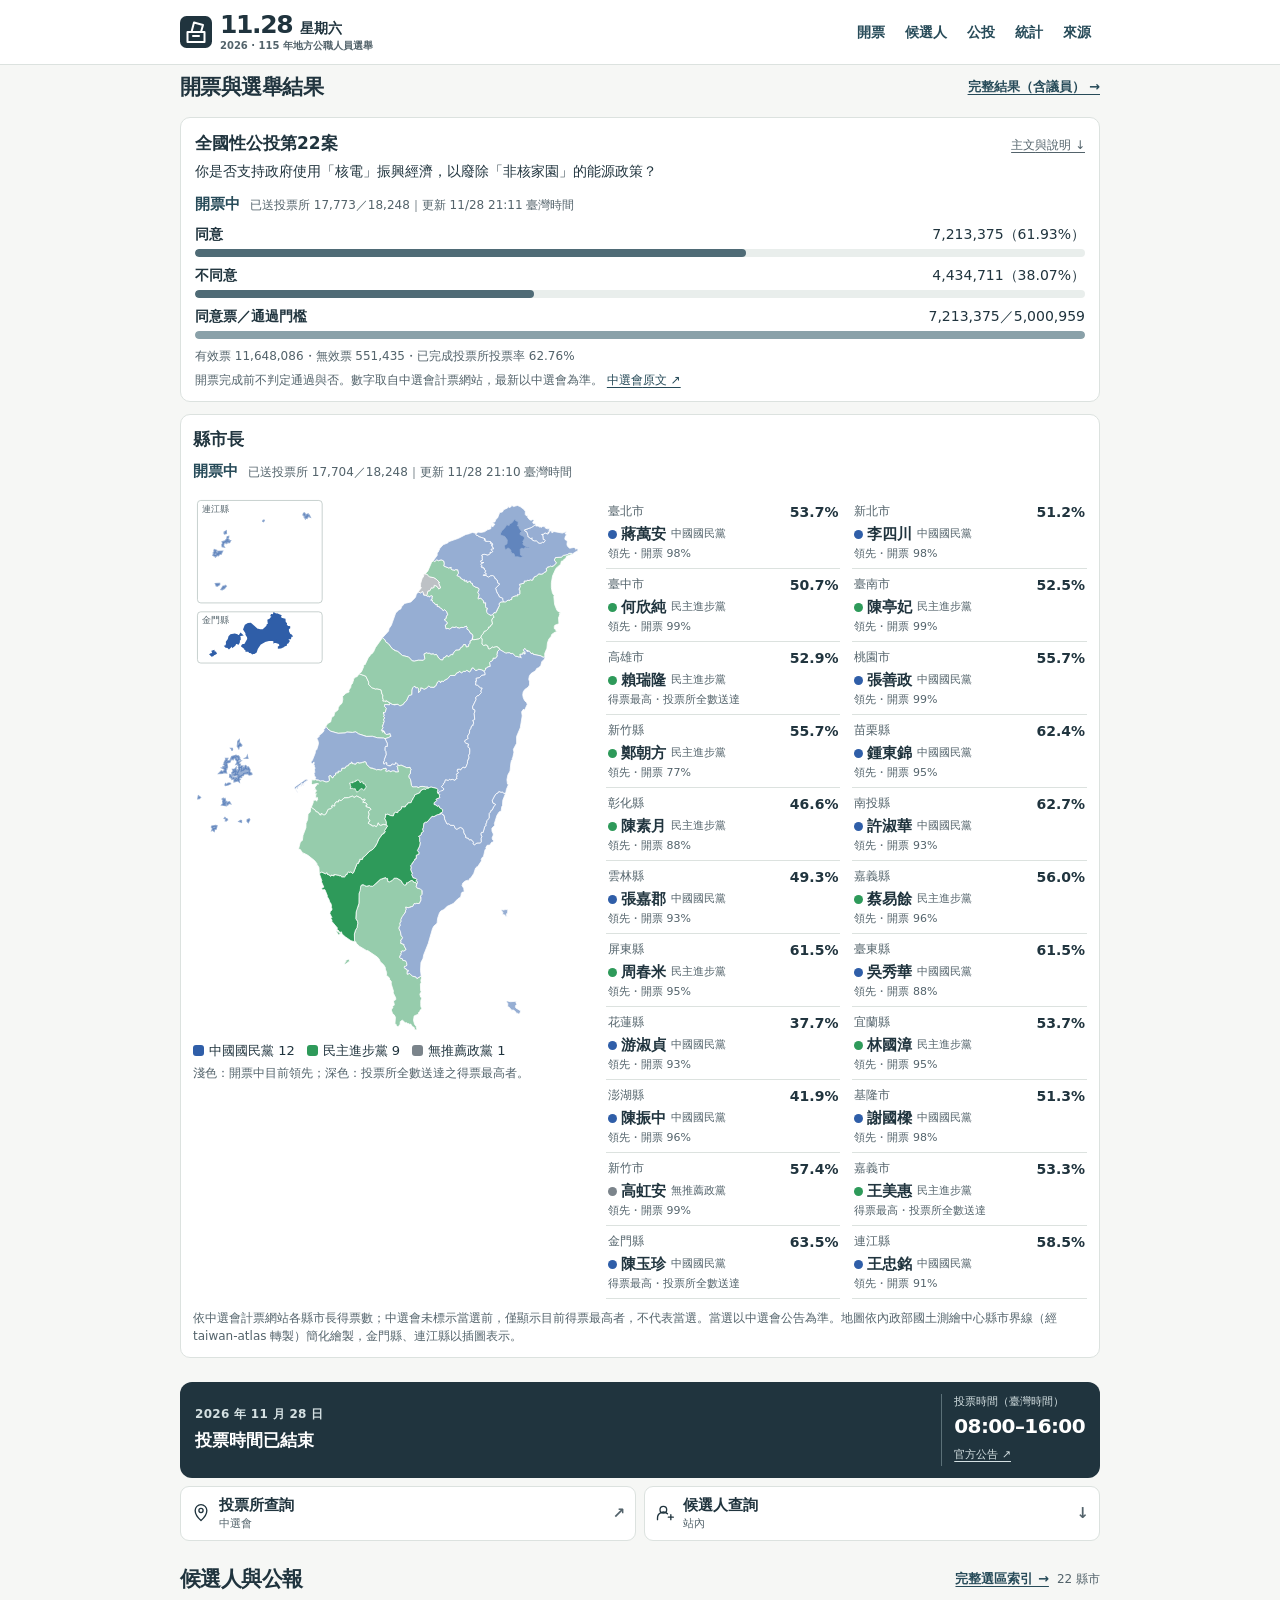
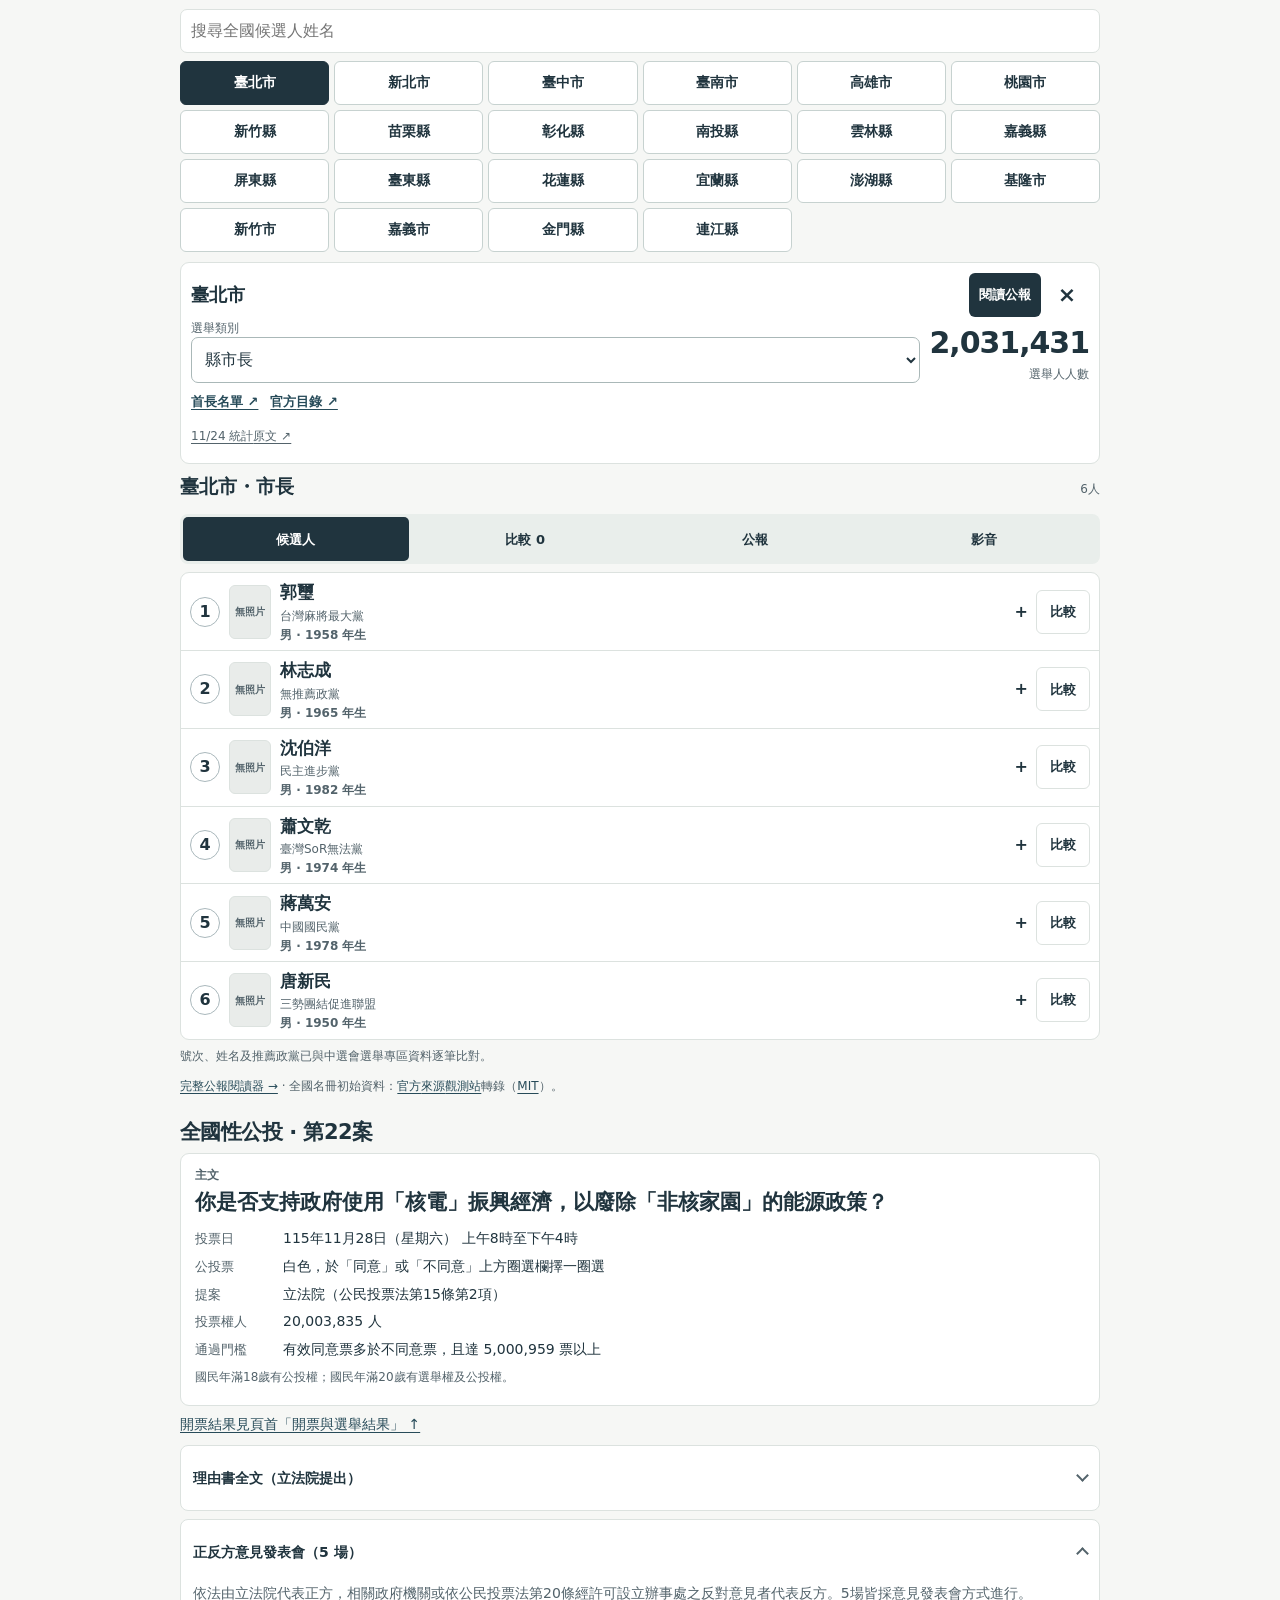
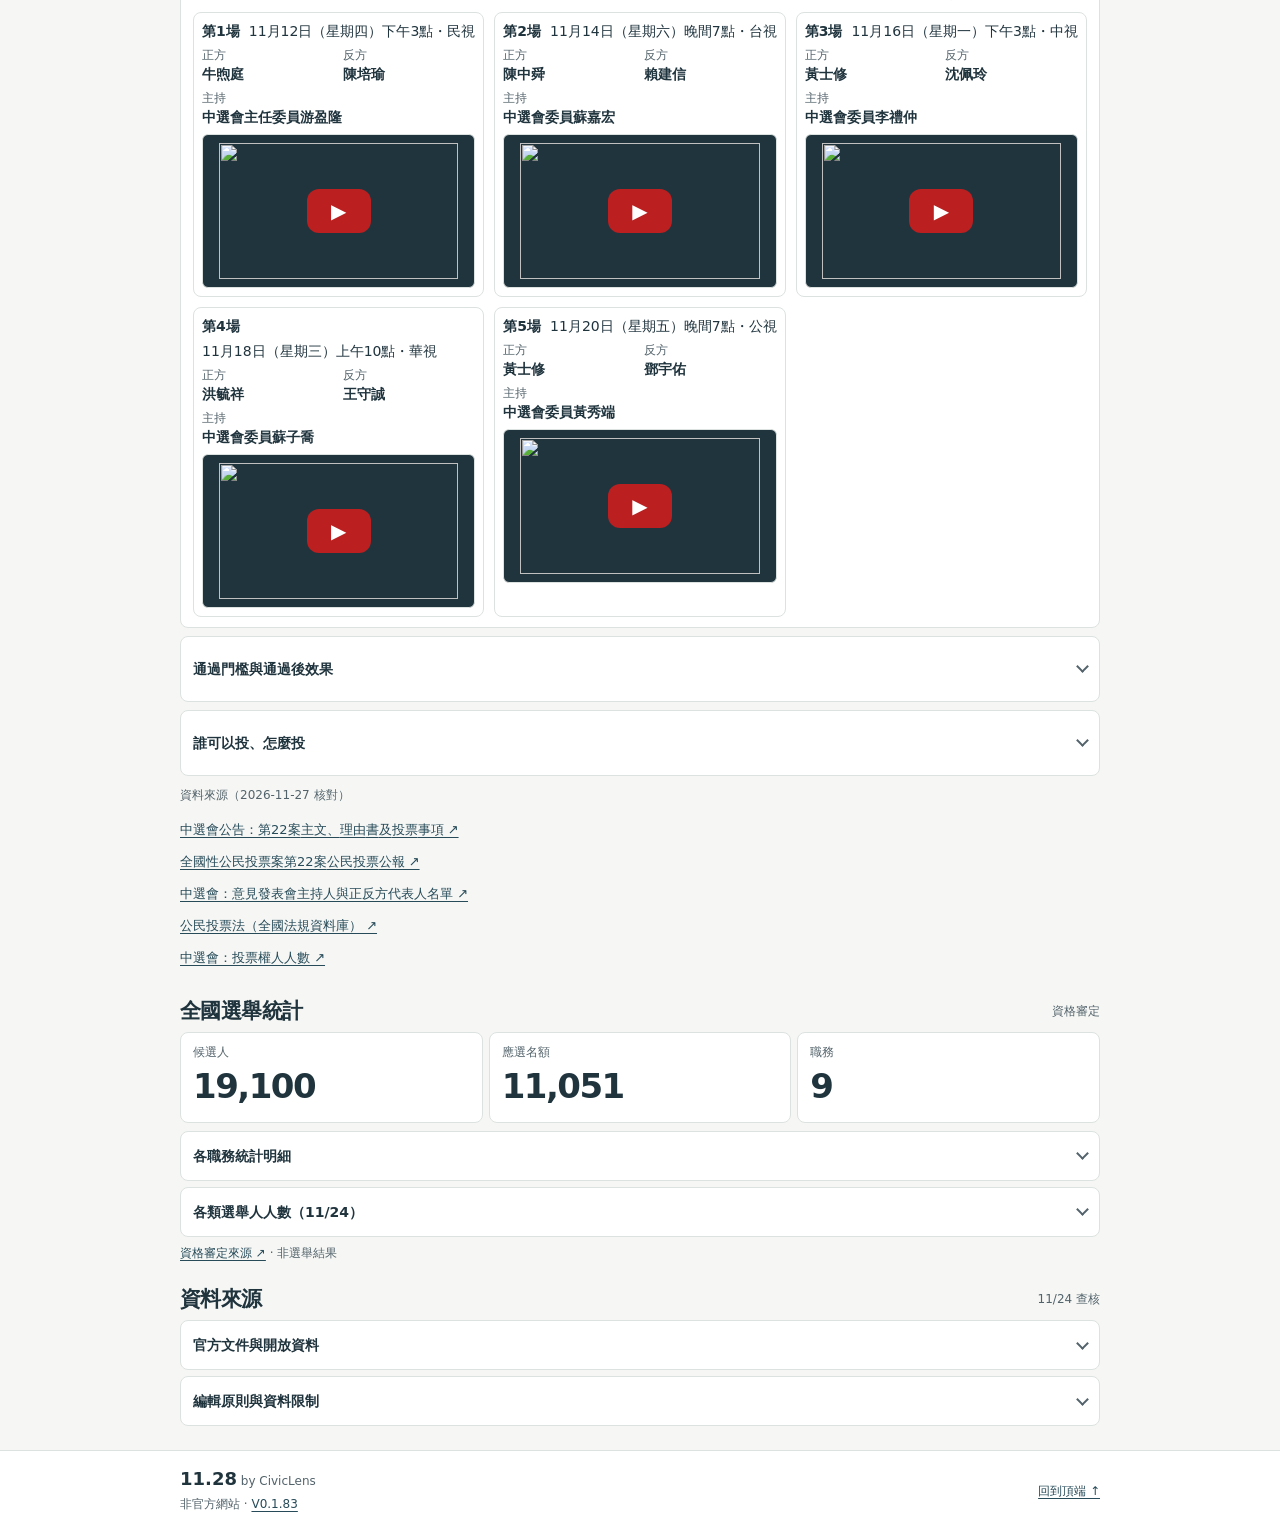
==== commit d5c43e8b: "Put results first on the home page with the referendum count (V0.1.83) - Home page: results section " ====
--- a/index.html
+++ b/index.html
@@ -188,17 +188,23 @@
 .rm-note{margin:10px 0 0}
 .rm-st{font-weight:700;font-size:14px}
 .rm-list a{padding:6px 2px}
+.rl-title{display:flex;align-items:baseline;justify-content:space-between;gap:8px}
+.rl-title h3,.rm-title{margin:0;font-size:17px}
+.rl-q{margin:4px 0 8px;font-size:14px;line-height:1.55;color:var(--ink)}
+.rm-title{margin-bottom:4px}
+.ref-tolive{margin:0 0 10px;font-size:14px}
+#results .ref-live{margin-bottom:12px}
 </style></head><body>
 <a class="skip" href="#main">跳至主要內容</a><header><div class="shell top"><a class="brand" href="#main" aria-label="11.28 星期六，首頁"><svg width="32" height="32" aria-hidden="true" viewBox="0 0 64 64"><rect width="64" height="64" rx="13" fill="#20343e"/><g fill="none" stroke="#fff" stroke-width="4" stroke-linecap="round" stroke-linejoin="round"><path d="M15 32h34v20H15zM23 32l5-19 18 5-4 14M26 40h12"/></g></svg><span class="brandtext"><span class="branddate">11.28 <span>星期六</span></span><small>2026 · 115 年地方公職人員選舉</small></span></a><nav aria-label="主要導覽"><a href="#results">開票</a><a href="#directory">候選人</a><a href="#referendum">公投</a><a href="#statistics">統計</a><a href="#sources">來源</a></nav></div></header>
-<main id="main" class="shell"><h1 class="sr-only">2026 年地方公職人員選舉</h1><section class="hero" aria-label="投票資訊"><div class="countdown"><p id="countdown-label" class="eyebrow">距離投票日期還有</p><div id="countdown-clock" role="timer" aria-live="off" class="clock"><span><b id="days">--</b><small>天</small></span><span><b id="hours">--</b><small>時</small></span><span><b id="minutes">--</b><small>分</small></span><span><b id="seconds">--</b><small>秒</small></span></div><strong id="countdown-ended" hidden>投票時間已結束</strong></div><div class="vote-time"><span>投票時間（臺灣時間）</span><strong>08:00–16:00</strong><a href="https://info.cec.gov.tw/vote2026/article/content/?id=M0016&amp;target=%2Farticle%2FA0046" target="_blank" rel="noopener noreferrer">官方公告 ↗</a></div></section>
+<main id="main" class="shell"><h1 class="sr-only">2026 年地方公職人員選舉</h1><section id="results"><div class="sectionhead"><h2>開票與選舉結果</h2><a class="reader-link" href="results.html">完整結果（含議員） →</a></div><div id="ref-live" class="ref-live" hidden aria-live="polite"></div><div id="results-map" class="results-map"><p class="small" id="rm-status">開票資料載入中；亦可直接查閱 <a href="https://vote.cec.gov.tw/2026-local/zh-TW/indexP.html">中選會計票網站 ↗</a>。</p></div></section><section class="hero" aria-label="投票資訊"><div class="countdown"><p id="countdown-label" class="eyebrow">距離投票日期還有</p><div id="countdown-clock" role="timer" aria-live="off" class="clock"><span><b id="days">--</b><small>天</small></span><span><b id="hours">--</b><small>時</small></span><span><b id="minutes">--</b><small>分</small></span><span><b id="seconds">--</b><small>秒</small></span></div><strong id="countdown-ended" hidden>投票時間已結束</strong></div><div class="vote-time"><span>投票時間（臺灣時間）</span><strong>08:00–16:00</strong><a href="https://info.cec.gov.tw/vote2026/article/content/?id=M0016&amp;target=%2Farticle%2FA0046" target="_blank" rel="noopener noreferrer">官方公告 ↗</a></div></section>
 <div class="bring" id="bring" role="note" aria-label="投票攜帶提醒"><p class="bring-title">投票記得帶</p><ul class="bring-list"><li><svg viewBox="0 0 24 24" aria-hidden="true"><rect x="3" y="5" width="18" height="14" rx="2"/><circle cx="8.5" cy="11" r="2"/><path d="M5.8 16.2c.6-1.3 1.6-2 2.7-2s2.1.7 2.7 2M14 10h4M14 14h3"/></svg>國民身分證</li><li><svg viewBox="0 0 24 24" aria-hidden="true"><path d="M10 3.5h4v4.2l1.8 2.8H8.2L10 7.7z"/><rect x="5.5" y="10.5" width="13" height="4.5" rx="1"/><path d="M5 19.5h14"/></svg>印章</li><li><svg viewBox="0 0 24 24" aria-hidden="true"><path d="M7 3h7l4 4v14H7z"/><path d="M14 3v4h4M10 12h5M10 16h5"/></svg>投票通知單</li></ul><p class="bring-note">未帶印章可簽名或按指印；未帶通知單，請記住名冊號次。</p></div><div class="quick" aria-label="官方查詢"><a href="https://info.cec.gov.tw/vote2026/" target="_blank" rel="noopener noreferrer"><svg viewBox="0 0 24 24" aria-hidden="true"><path d="M12 21s7-6 7-12a7 7 0 1 0-14 0c0 6 7 12 7 12Z"/><circle cx="12" cy="9" r="2.5"/></svg><span>投票所查詢<small>中選會</small></span><b aria-hidden="true">↗</b></a><a href="#directory"><svg viewBox="0 0 24 24" aria-hidden="true"><circle cx="10" cy="8" r="4"/><path d="M3 20v-2a7 7 0 0 1 12-5m4 1v6m-3-3h6"/></svg><span>候選人查詢<small>站內</small></span><b aria-hidden="true">↓</b></a></div>
-<section id="results"><div class="sectionhead"><h2>開票與選舉結果</h2><a class="reader-link" href="results.html">完整結果（含議員） →</a></div><div id="results-map" class="results-map"><p class="small" id="rm-status">開票資料載入中；亦可直接查閱 <a href="https://vote.cec.gov.tw/2026-local/zh-TW/indexP.html">中選會計票網站 ↗</a>。</p></div></section><section id="directory"><div class="sectionhead"><h2>候選人與公報</h2><a class="reader-link" href="districts.html">完整選區索引 →</a><span class="tag" id="count" role="status" aria-live="polite">22 縣市</span></div>
+<section id="directory"><div class="sectionhead"><h2>候選人與公報</h2><a class="reader-link" href="districts.html">完整選區索引 →</a><span class="tag" id="count" role="status" aria-live="polite">22 縣市</span></div>
 <div class="candidate-search-box"><label class="sr-only" for="candidate-search">全國候選人姓名</label><input id="candidate-search" type="search" placeholder="搜尋全國候選人姓名" autocomplete="off" disabled><div id="candidate-search-results" aria-live="polite"></div></div><div class="county-grid"><article class="county" data-name="臺北市" data-region="北部"><a href="https://eebulletin.cec.gov.tw/?dir=115%2F01%E8%87%BA%E5%8C%97%E5%B8%82" target="_blank" rel="noopener noreferrer" aria-label="臺北市官方電子公報（另開視窗）">臺北市 <span aria-hidden="true">↗</span></a></article><article class="county" data-name="新北市" data-region="北部"><a href="https://eebulletin.cec.gov.tw/?dir=115%2F02%E6%96%B0%E5%8C%97%E5%B8%82" target="_blank" rel="noopener noreferrer" aria-label="新北市官方電子公報（另開視窗）">新北市 <span aria-hidden="true">↗</span></a></article><article class="county" data-name="臺中市" data-region="中部"><a href="https://eebulletin.cec.gov.tw/?dir=115%2F03%E8%87%BA%E4%B8%AD%E5%B8%82" target="_blank" rel="noopener noreferrer" aria-label="臺中市官方電子公報（另開視窗）">臺中市 <span aria-hidden="true">↗</span></a></article><article class="county" data-name="臺南市" data-region="南部"><a href="https://eebulletin.cec.gov.tw/?dir=115%2F04%E8%87%BA%E5%8D%97%E5%B8%82" target="_blank" rel="noopener noreferrer" aria-label="臺南市官方電子公報（另開視窗）">臺南市 <span aria-hidden="true">↗</span></a></article><article class="county" data-name="高雄市" data-region="南部"><a href="https://eebulletin.cec.gov.tw/?dir=115%2F05%E9%AB%98%E9%9B%84%E5%B8%82" target="_blank" rel="noopener noreferrer" aria-label="高雄市官方電子公報（另開視窗）">高雄市 <span aria-hidden="true">↗</span></a></article><article class="county" data-name="桃園市" data-region="北部"><a href="https://eebulletin.cec.gov.tw/?dir=115%2F06%E6%A1%83%E5%9C%92%E5%B8%82" target="_blank" rel="noopener noreferrer" aria-label="桃園市官方電子公報（另開視窗）">桃園市 <span aria-hidden="true">↗</span></a></article><article class="county" data-name="新竹縣" data-region="北部"><a href="https://eebulletin.cec.gov.tw/?dir=115%2F07%E6%96%B0%E7%AB%B9%E7%B8%A3" target="_blank" rel="noopener noreferrer" aria-label="新竹縣官方電子公報（另開視窗）">新竹縣 <span aria-hidden="true">↗</span></a></article><article class="county" data-name="苗栗縣" data-region="中部"><a href="https://eebulletin.cec.gov.tw/?dir=115%2F08%E8%8B%97%E6%A0%97%E7%B8%A3" target="_blank" rel="noopener noreferrer" aria-label="苗栗縣官方電子公報（另開視窗）">苗栗縣 <span aria-hidden="true">↗</span></a></article><article class="county" data-name="彰化縣" data-region="中部"><a href="https://eebulletin.cec.gov.tw/?dir=115%2F09%E5%BD%B0%E5%8C%96%E7%B8%A3" target="_blank" rel="noopener noreferrer" aria-label="彰化縣官方電子公報（另開視窗）">彰化縣 <span aria-hidden="true">↗</span></a></article><article class="county" data-name="南投縣" data-region="中部"><a href="https://eebulletin.cec.gov.tw/?dir=115%2F10%E5%8D%97%E6%8A%95%E7%B8%A3" target="_blank" rel="noopener noreferrer" aria-label="南投縣官方電子公報（另開視窗）">南投縣 <span aria-hidden="true">↗</span></a></article><article class="county" data-name="雲林縣" data-region="中部"><a href="https://eebulletin.cec.gov.tw/?dir=115%2F11%E9%9B%B2%E6%9E%97%E7%B8%A3" target="_blank" rel="noopener noreferrer" aria-label="雲林縣官方電子公報（另開視窗）">雲林縣 <span aria-hidden="true">↗</span></a></article><article class="county" data-name="嘉義縣" data-region="南部"><a href="https://eebulletin.cec.gov.tw/?dir=115%2F12%E5%98%89%E7%BE%A9%E7%B8%A3" target="_blank" rel="noopener noreferrer" aria-label="嘉義縣官方電子公報（另開視窗）">嘉義縣 <span aria-hidden="true">↗</span></a></article><article class="county" data-name="屏東縣" data-region="南部"><a href="https://eebulletin.cec.gov.tw/?dir=115%2F13%E5%B1%8F%E6%9D%B1%E7%B8%A3" target="_blank" rel="noopener noreferrer" aria-label="屏東縣官方電子公報（另開視窗）">屏東縣 <span aria-hidden="true">↗</span></a></article><article class="county" data-name="臺東縣" data-region="東部"><a href="https://eebulletin.cec.gov.tw/?dir=115%2F14%E8%87%BA%E6%9D%B1%E7%B8%A3" target="_blank" rel="noopener noreferrer" aria-label="臺東縣官方電子公報（另開視窗）">臺東縣 <span aria-hidden="true">↗</span></a></article><article class="county" data-name="花蓮縣" data-region="東部"><a href="https://eebulletin.cec.gov.tw/?dir=115%2F15%E8%8A%B1%E8%93%AE%E7%B8%A3" target="_blank" rel="noopener noreferrer" aria-label="花蓮縣官方電子公報（另開視窗）">花蓮縣 <span aria-hidden="true">↗</span></a></article><article class="county" data-name="宜蘭縣" data-region="東部"><a href="https://eebulletin.cec.gov.tw/?dir=115%2F16%E5%AE%9C%E8%98%AD%E7%B8%A3" target="_blank" rel="noopener noreferrer" aria-label="宜蘭縣官方電子公報（另開視窗）">宜蘭縣 <span aria-hidden="true">↗</span></a></article><article class="county" data-name="澎湖縣" data-region="離島"><a href="https://eebulletin.cec.gov.tw/?dir=115%2F17%E6%BE%8E%E6%B9%96%E7%B8%A3" target="_blank" rel="noopener noreferrer" aria-label="澎湖縣官方電子公報（另開視窗）">澎湖縣 <span aria-hidden="true">↗</span></a></article><article class="county" data-name="基隆市" data-region="北部"><a href="https://eebulletin.cec.gov.tw/?dir=115%2F18%E5%9F%BA%E9%9A%86%E5%B8%82" target="_blank" rel="noopener noreferrer" aria-label="基隆市官方電子公報（另開視窗）">基隆市 <span aria-hidden="true">↗</span></a></article><article class="county" data-name="新竹市" data-region="北部"><a href="https://eebulletin.cec.gov.tw/?dir=115%2F19%E6%96%B0%E7%AB%B9%E5%B8%82" target="_blank" rel="noopener noreferrer" aria-label="新竹市官方電子公報（另開視窗）">新竹市 <span aria-hidden="true">↗</span></a></article><article class="county" data-name="嘉義市" data-region="南部"><a href="https://eebulletin.cec.gov.tw/?dir=115%2F20%E5%98%89%E7%BE%A9%E5%B8%82" target="_blank" rel="noopener noreferrer" aria-label="嘉義市官方電子公報（另開視窗）">嘉義市 <span aria-hidden="true">↗</span></a></article><article class="county" data-name="金門縣" data-region="離島"><a href="https://eebulletin.cec.gov.tw/?dir=115%2F21%E9%87%91%E9%96%80%E7%B8%A3" target="_blank" rel="noopener noreferrer" aria-label="金門縣官方電子公報（另開視窗）">金門縣 <span aria-hidden="true">↗</span></a></article><article class="county" data-name="連江縣" data-region="離島"><a href="https://eebulletin.cec.gov.tw/?dir=115%2F22%E9%80%A3%E6%B1%9F%E7%B8%A3" target="_blank" rel="noopener noreferrer" aria-label="連江縣官方電子公報（另開視窗）">連江縣 <span aria-hidden="true">↗</span></a></article></div><div class="county-panel" id="county-panel" hidden><div class="county-panel-head"><h3 id="selected-county" tabindex="-1"></h3><a class="county-open" id="selected-link">閱讀公報</a><button type="button" id="clear-county" aria-label="取消縣市選擇">×</button></div><div class="county-metric"><div><label for="office">選舉類別</label><select id="office"><option value="0">縣市長</option><option value="1">縣市議員</option><option value="2">鄉鎮市長／山地區長</option><option value="3">鄉鎮市民代表／山地區民代表</option><option value="4">村里長</option><option value="5">全國性公投第22案</option></select></div><div class="elector-number"><strong id="elector-value"></strong><span id="elector-label">選舉人人數</span></div></div><p id="elector-category" class="small sr-only"></p><div class="county-doc-links"><a id="chief-notice" target="_blank" rel="noopener noreferrer">首長名單 ↗</a><a id="official-directory" target="_blank" rel="noopener noreferrer">官方目錄 ↗</a></div><a class="small source-link" id="elector-source" target="_blank" rel="noopener noreferrer">11/24 統計原文 ↗</a></div>
 <div id="explorer" class="explorer" hidden><div class="explorer-head"><h3 id="explorer-title"></h3><span id="explorer-count"></span></div><div id="district-options" class="district-options" role="group" aria-label="議員選區"></div><div id="explorer-nav" class="explorer-nav"><button type="button" data-view="people" aria-pressed="true">候選人</button><button type="button" data-view="compare" aria-pressed="false">比較 <span id="compare-count">0</span></button><button type="button" data-view="gazette" aria-pressed="false">公報</button><button type="button" data-view="video" aria-pressed="false">影音</button></div><div id="explorer-content"></div><p class="small" id="explorer-status" role="status"></p></div><noscript><p class="small">未啟用 JavaScript；可直接開啟官方公報。</p></noscript><p class="small data-note"><a href="gazettes.html">完整公報閱讀器 →</a> · 全國名冊初始資料：<a href="https://mayor2026.observe.tw/elections/" target="_blank" rel="noopener noreferrer">官方來源觀測站</a>轉錄（<a href="docs/licenses/mayor2026-MIT.txt">MIT</a>）。</p></section>
-<section id="referendum"><div class="sectionhead"><h2>全國性公投 · 第22案</h2></div><div class="ref-main"><p class="eyebrow">主文</p><p class="ref-question"><span class="clause">你是否支持政府使用「核電」振興經濟，</span><span class="clause">以廢除「非核家園」的能源政策？</span></p><dl class="ref-facts"><div><dt>投票日</dt><dd>115年11月28日（星期六） 上午8時至下午4時</dd></div><div><dt>公投票</dt><dd><span class="clause">白色，</span><span class="clause">於「同意」或「不同意」上方圈選欄擇一圈選</span></dd></div><div><dt>提案</dt><dd>立法院（公民投票法第15條第2項）</dd></div><div><dt>投票權人</dt><dd>20,003,835 人</dd></div><div><dt>通過門檻</dt><dd><span class="clause">有效同意票多於不同意票，</span><span class="clause">且達 5,000,959 票以上</span></dd></div></dl><p class="small"><span class="clause">國民年滿18歲有公投權；</span><span class="clause">國民年滿20歲有選舉權及公投權。</span></p></div><div id="ref-live" class="ref-live" hidden aria-live="polite"></div><details class="ref-block"><summary>理由書全文（立法院提出）</summary><div class="ref-reason"><p>世界正在快速改變。面對 AI 科技的爆發與淨零碳排的挑戰，台灣的電力政策不能再停留在過去的意識形態。這一次公投，不談政黨對立，而是要用國際官方的綠能標準、世界巨頭的遠見、科學的最新科技，以及壓倒性的全民意志，將既有的核電廠區升級為前瞻科技示範園區，為台灣找出最務實、最安全的能源大路。據此，提出公投案，交由全體公民投票決定，以展現公民社會之意志。</p><h3 class="ref-h">1.國際的進步趨勢：全球共推核能，科技與政經官方的共同共識</h3><p>能源政策必須與世界接軌。放眼國際，核能的定位早已被全球官方組織與頂尖腦袋徹底翻轉：</p><p class="ref-item">(1)聯合國、歐盟正式將核能視為綠能：在國際綠能標準的最高殿堂，歐盟已將核能納入《永續金融分類法》的綠能範疇；聯合國氣候變遷大會（COP）也多次重申核能是達成碳中和不可或缺的潔淨能源。核能，就是不折不扣的綠能。</p><p class="ref-item">(2)美國、日本、歐盟與聯合國大力推動「24/7CFE」：國際官方正全力倡導「24/7 全天候無碳能源（24/7Carbon-Free Energy）」計畫。世界各國意識到，風電與光電受限於氣候，無法做到一天 24 小時、一星期 7 天穩定供電，唯有將「核能」作為基載，搭配再生能源，才能真正實現全天候 100%的無碳電力。</p><p class="ref-item">(3)「台灣之光」輝達（NVIDIA）執行長黃仁勳公開指出：「AI 基礎設施需要龐大的能量支持，而韓國等國家之所以是發展 AI 工廠的理想地點，正是因為他們擁有領先全球的核能技術。」黃仁勳直言，強大的核能，就是繁榮 AI 產業與高科技製造業的關鍵基礎。</p><p class="ref-item">(4)科技巨擘馬斯克（Elon Musk）也多次強烈呼籲：「在現階段，關閉核電廠完全是『瘋狂且愚蠢（Total Madness）』的舉動。」為了因應電動車與 AI 的用電潮，他主張不僅不能停用核能，更應該重啟被政治原因關閉的核電廠。</p><p class="ref-item">(5)美國川普（Donald Trump）政府的國家戰略：為了確保美國在 AI 與先進製造業的絕對領先，川普政府已正式簽署行政命令，設定 25 年內將核能產量翻成四倍的國家目標，並砸下 175 億美元聯邦貸款，全面加速興建 10 座全新大型核反應爐。全球頂尖的微軟、亞馬遜、Google 等科技巨頭，也紛紛跳過傳統電網，直接與核電廠簽署長期供電合約。國際潮流已經證明：沒有核電，就沒有 AI 的未來。</p><h3 class="ref-h">2.民主的壓倒性民意：跨越黨派的社會新共識</h3><p>在民主台灣，政策應該由民意決定，而「重回核能」已經是台灣跨越黨派的壓倒性共識。根據「台灣勵志協會（TIA）」的最新民調，全台灣支持核四啟用的比例高達 79%！</p><p>這代表不分藍綠、不分立場，近八成的台灣人民都深刻意識到台灣不能缺電、電價不能暴漲。這場公投，正是將這股高達八成的龐大民主民意，轉化為實質政策的關鍵時刻。</p><h3 class="ref-h">3.科學的前瞻藍圖：一舉解決缺電、缺水、減碳難題</h3><p>配合公投通過後「提高核能占比」的目標，可利用新科技解決台灣的核心痛點：</p><p class="ref-item">(1)打造 AI 與半導體的獨立不中斷電網：在核四廠區興建新一代大型機組，或引進國際最先進的 SMR（小型模組化核反應爐）。直接作為 AI 算力中心與半導體高科技產業的「獨立、穩定、零碳基載電力」，科技業有專屬電源，就能徹底解決我國長年「南電北送」的電網調度與跳電難題。</p><p class="ref-item">(2)利用小型反應爐（SMR）特殊優勢根治台灣缺水困境：利用 SMR 特有的高效率、高熱能進行「海水淡化」，在北台灣建立穩定的備用水源，讓高耗水的高科技業與民生不再受極端氣候、旱災的威脅，徹底解決台灣水資源匱乏的困境。</p><p class="ref-item">(3)推動國際趨勢「核能產氫」，開闢 2050 淨零碳排全新賽道：將新一代核能技術與「碳捕獲與儲存（CCS）」技術深度結合，並大力推動國際最尖端的「核能產氫」技術。氫能是未來的潔淨能源，用核能乾淨、高效地製造氫氣，能讓台灣在 25 年內真正落實淨零排放。</p><h3 class="ref-h">4.順應國際、展現民意：授權立法院迎向科學</h3><p>「非核家園」在當年或許有其討論的時空背景，但在科學、民主與國際趨勢的檢驗下，它已經不再符合台灣今天的國家安全與經濟利益。</p><p>本公投案是順應國際科技潮流，也是展現台灣近八成的民主民意。我們要在國家重大政策上，正式打破「非核家園」的僵化束縛，用最強大的直接民意，要求政府調整國家發展方向，並全面授權立法院督促相關行政機關，落實核能推動政策與完備相關法制，明文確立「國家能源必須尊重大眾民意、不得再因特定政黨立場訂定非核政策」的科學原則。</p><p>綜上，提高核能占比以廢除非核家園的能源政策，應交由全民公投，共同決定，始符合民主憲政及國民主權之精神。爰依據公民投票法第 15 條第 2 項規定，由立法院就「你是否支持政府使用『核電』振興經濟，以廢除『非核家園』的能源政策？」之重大政策提出公投案，交由全體公民投票決定，以展現公民社會之意志。</p><p class="small">出處：<span class="nw">中選會115年8月28日公告</span><span class="nw">（中選務字第1153150284號）</span></p></div></details><details class="ref-block" open><summary>正反方意見發表會（5 場）</summary><p class="small"><span class="clause">依法由立法院代表正方，</span><span class="clause">相關政府機關或依公民投票法第20條經許可設立辦事處之反對意見者代表反方。</span><span class="clause">5場皆採意見發表會方式進行。</span></p><div class="ref-hearings"><article class="ref-hearing"><div class="ref-hmeta"><strong>第1場</strong><span>11月12日（星期四）下午3點・民視</span></div><dl class="ref-sides"><div><dt>正方</dt><dd>牛煦庭</dd></div><div><dt>反方</dt><dd>陳培瑜</dd></div><div><dt>主持</dt><dd>中選會主任委員游盈隆</dd></div></dl><div class="video-slot"><button type="button" class="video-play ref-play" data-video="-_5M7gAlFFM" data-title="全國性公民投票案第22案意見發表會第1場" aria-label="站內播放：第1場意見發表會"><img class="video-thumb" alt="" loading="lazy" decoding="async" referrerpolicy="no-referrer" src="https://i.ytimg.com/vi/-_5M7gAlFFM/mqdefault.jpg"><span class="video-play-icon" aria-hidden="true">▶</span></button></div></article><article class="ref-hearing"><div class="ref-hmeta"><strong>第2場</strong><span>11月14日（星期六）晚間7點・台視</span></div><dl class="ref-sides"><div><dt>正方</dt><dd>陳中舜</dd></div><div><dt>反方</dt><dd>賴建信</dd></div><div><dt>主持</dt><dd>中選會委員蘇嘉宏</dd></div></dl><div class="video-slot"><button type="button" class="video-play ref-play" data-video="guXroDxi-es" data-title="全國性公民投票案第22案意見發表會第2場" aria-label="站內播放：第2場意見發表會"><img class="video-thumb" alt="" loading="lazy" decoding="async" referrerpolicy="no-referrer" src="https://i.ytimg.com/vi/guXroDxi-es/mqdefault.jpg"><span class="video-play-icon" aria-hidden="true">▶</span></button></div></article><article class="ref-hearing"><div class="ref-hmeta"><strong>第3場</strong><span>11月16日（星期一）下午3點・中視</span></div><dl class="ref-sides"><div><dt>正方</dt><dd>黃士修</dd></div><div><dt>反方</dt><dd>沈佩玲</dd></div><div><dt>主持</dt><dd>中選會委員李禮仲</dd></div></dl><div class="video-slot"><button type="button" class="video-play ref-play" data-video="uz_lwCxcSiI" data-title="全國性公民投票案第22案意見發表會第3場" aria-label="站內播放：第3場意見發表會"><img class="video-thumb" alt="" loading="lazy" decoding="async" referrerpolicy="no-referrer" src="https://i.ytimg.com/vi/uz_lwCxcSiI/mqdefault.jpg"><span class="video-play-icon" aria-hidden="true">▶</span></button></div></article><article class="ref-hearing"><div class="ref-hmeta"><strong>第4場</strong><span>11月18日（星期三）上午10點・華視</span></div><dl class="ref-sides"><div><dt>正方</dt><dd>洪毓祥</dd></div><div><dt>反方</dt><dd>王守誠</dd></div><div><dt>主持</dt><dd>中選會委員蘇子喬</dd></div></dl><div class="video-slot"><button type="button" class="video-play ref-play" data-video="oIdriL8OZ9U" data-title="全國性公民投票案第22案意見發表會第4場" aria-label="站內播放：第4場意見發表會"><img class="video-thumb" alt="" loading="lazy" decoding="async" referrerpolicy="no-referrer" src="https://i.ytimg.com/vi/oIdriL8OZ9U/mqdefault.jpg"><span class="video-play-icon" aria-hidden="true">▶</span></button></div></article><article class="ref-hearing"><div class="ref-hmeta"><strong>第5場</strong><span>11月20日（星期五）晚間7點・公視</span></div><dl class="ref-sides"><div><dt>正方</dt><dd>黃士修</dd></div><div><dt>反方</dt><dd>鄧宇佑</dd></div><div><dt>主持</dt><dd>中選會委員黃秀端</dd></div></dl><div class="video-slot"><button type="button" class="video-play ref-play" data-video="zxICLMc8k7E" data-title="全國性公民投票案第22案意見發表會第5場" aria-label="站內播放：第5場意見發表會"><img class="video-thumb" alt="" loading="lazy" decoding="async" referrerpolicy="no-referrer" src="https://i.ytimg.com/vi/zxICLMc8k7E/mqdefault.jpg"><span class="video-play-icon" aria-hidden="true">▶</span></button></div></article></div></details><details class="ref-block"><summary>通過門檻與通過後效果</summary><p><strong>公民投票法第29條第1項</strong>：公民投票案投票結果，有效同意票數多於不同意票，且有效同意票達投票權人總額四分之一以上者，即為通過。有效同意票未多於不同意票，或有效同意票數不足前項規定數額者，均為不通過。</p><p>投票權人 20,003,835 人之四分之一為 5,000,958.75，故有效同意票須達 5,000,959 票以上。本站依中選會公告之投票權人數計算，實際以中選會公告為準。</p><p><strong>公民投票法第30條第1項第3款</strong>：有關重大政策者，應由總統或權責機關為實現該公民投票案內容之必要處置。</p></details><details class="ref-block"><summary>誰可以投、怎麼投</summary><h3 class="ref-h">投票權人資格</h3><p>中華民國國民，年滿18歲，即民國97年11月28日以前（包括當日）出生，現在中華民國繼續居住6個月以上，即於民國115年5月28日以前（包括當日）遷入設有戶籍，至民國115年11月27日繼續居住，未受監護宣告者，為全國性公民投票案第22案之投票權人。</p><h3 class="ref-h">投票地點與攜帶證件</h3><p>投票地點：直轄市、縣（市）選舉委員會公告之各投票所。投票時須攜帶本人國民身分證、印章及投票通知單；如未攜帶投票通知單，務請記住投票通知單上之名冊號次，於領票時告知發票管理員。國民身分證如有遺失，請於投票日前至戶籍地戶政事務所申請補發（投票當日，戶政事務所不受理換補發國民身分證）。</p><h3 class="ref-h">投票流程</h3><ol class="ref-steps"><li><strong>確認身分</strong>核對身分與確認投票所。請勿攜帶行動電話或具攝影功能之器材進入投票所，但已關閉電源之行動裝置，不在此限。</li><li><strong>領取選舉票</strong>提供國民身分證與印章，經核對身分後，蓋章並領取選舉票。若沒有攜帶印章，得以簽名代替，若無法簽名者，得以按指印代替。</li><li><strong>領取公投票</strong>提供國民身分證與印章，經核對身分後，蓋章並領取公投票。若沒有攜帶印章，得以簽名代替，若無法簽名者，得以按指印代替。</li><li><strong>圈票</strong>進入圈票處內，使用圈選工具圈選。</li><li><strong>投入票匭</strong>將選舉票及公投票對折後，投入對應的票匭中。</li><li><strong>完成投票</strong>完成投票後不得再次進入投票所。</li></ol><h3 class="ref-h">公投票式樣與圈選</h3><div class="ref-ballot-row"><figure class="ref-ballot"><div class="rb" aria-hidden="true"><div class="rb-box"></div><div class="rb-box"></div><div class="rb-opt">同意</div><div class="rb-opt">不同意</div><div class="rb-no">22</div><div class="rb-q">你是否支持政府使用「核電」振興經濟，以廢除「非核家園」的能源政策？</div></div><figcaption class="small">公投票白色。使用選舉委員會製備之圈選工具，於「同意」或「不同意」上方圈選欄擇一圈蓋（依公投公報第五項式樣簡化重繪）。</figcaption></figure><div><p class="ref-label">下列情形之一者，公投票無效：</p><ul class="profile-list"><li>不用選舉委員會製發之公投票。</li><li>同時圈選同意及不同意。</li><li>所圈位置不能辨別為同意或不同意。</li><li>圈後加以塗改。</li><li>簽名、蓋章、按指印、加入任何文字或符號。</li><li>將公投票撕破致不完整。</li><li>將公投票污染致不能辨別所圈選為同意或不同意。</li><li>不加圈完全空白。</li><li>不用選舉委員會製備之圈選工具。</li></ul></div></div><h3 class="ref-h">投票所內注意事項</h3><ul class="profile-list"><li>投票權人應於規定之投票時間內到投票所投票；逾時不得進入投票所。但已於規定時間內到達投票所尚未投票者，仍可投票。</li><li>投票權人及依規定陪同之家屬或陪同之人請勿攜帶行動電話或其他具攝影功能之器材進入投票所，如有攜帶行動電話或其他具攝影功能之器材者，請投票權人或其陪同之家屬或陪同之人將行動電話或具攝影功能之器材暫請他人代管或交由投票所工作人員（查驗國民身分證管理員）代為保管（但已關閉電源之行動裝置，不在此限）。</li><li>投票權人在投票時，如有下列情事之一，經投票所主任管理員會同主任監察員令其退出，而不退出者，依公民投票法第43條規定，處2年以下有期徒刑、拘役或科新臺幣20萬元以下罰金。<ol class="ref-sub"><li>穿著佩帶具有公民投票相關文字、符號或圖像之貼紙、服飾或其他物品、在場喧嚷或干擾、勸誘他人投票或不投票，不服制止。</li><li>攜帶武器或危險物品入場。</li><li>有其他不正當行為，不服制止。</li></ol></li><li>投票權人領得公投票後，應立即使用選舉委員會製備之圈選工具，自行於「同意」或「不同意」上方圈選欄圈蓋，並將公投票摺疊投入票匭，不得逗留或將公投票攜出投票所。如將公投票攜出投票所，依公民投票法第41條規定，處1年以下有期徒刑、拘役或科新臺幣1萬5千元以下罰金。</li></ul><h3 class="ref-h">罰則摘錄</h3><ul class="profile-list"><li><strong>公民投票法第42條</strong>：在投票所四周30公尺內喧嚷、干擾或勸誘他人投票或不投票，經警衛人員制止後仍繼續為之者，處1年以下有期徒刑、拘役或科新臺幣1萬5千元以下罰金。</li><li><strong>公民投票法第44條</strong>：將公投票或選舉票以外之物投入票匭，或故意撕毀領得之公投票者，處新臺幣5千元以上5萬元以下罰鍰。</li><li><strong>刑法第143條</strong>：有投票權之人，要求、期約或收受賄賂或其他不正利益，而許以不行使其投票權或為一定之行使者，處3年以下有期徒刑，得併科30萬元以下罰金。</li></ul><p class="small">以上摘錄與投票權人直接相關之條文；公投公報第七項另摘錄公民投票法第5章及刑法分則第6章（妨害投票罪）其他條文。</p></details><div class="ref-sources"><p class="small">資料來源（2026-11-27 核對）</p><ul><li><a href="https://web.cec.gov.tw/central/article/64314" target="_blank" rel="noopener noreferrer">中選會公告：第22案主文、理由書及投票事項 ↗</a></li><li><a href="https://bulletin.cec.gov.tw/02%E5%85%AC%E6%B0%91%E6%8A%95%E7%A5%A8%E5%85%AC%E5%A0%B1/%E5%85%A8%E5%9C%8B%E6%80%A7%E5%85%AC%E6%B0%91%E6%8A%95%E7%A5%A8/115%E7%AC%AC22%E6%A1%88/%E7%B4%99%E6%9C%AC%E5%85%AC%E5%A0%B1/%E5%85%A8%E5%9C%8B%E6%80%A7%E5%85%AC%E6%B0%91%E6%8A%95%E7%A5%A8%E6%A1%88%E7%AC%AC22%E6%A1%88%E5%85%AC%E6%B0%91%E6%8A%95%E7%A5%A8%E5%85%AC%E5%A0%B1.pdf" target="_blank" rel="noopener noreferrer">全國性公民投票案第22案公民投票公報 ↗</a></li><li><a href="https://web.cec.gov.tw/central/article/65455" target="_blank" rel="noopener noreferrer">中選會：意見發表會主持人與正反方代表人名單 ↗</a></li><li><a href="https://law.moj.gov.tw/LawClass/LawAll.aspx?pcode=D0020050" target="_blank" rel="noopener noreferrer">公民投票法（全國法規資料庫） ↗</a></li><li><a href="https://web.cec.gov.tw/central/article/66267" target="_blank" rel="noopener noreferrer">中選會：投票權人人數 ↗</a></li></ul></div></section>
+<section id="referendum"><div class="sectionhead"><h2>全國性公投 · 第22案</h2></div><div class="ref-main"><p class="eyebrow">主文</p><p class="ref-question"><span class="clause">你是否支持政府使用「核電」振興經濟，</span><span class="clause">以廢除「非核家園」的能源政策？</span></p><dl class="ref-facts"><div><dt>投票日</dt><dd>115年11月28日（星期六） 上午8時至下午4時</dd></div><div><dt>公投票</dt><dd><span class="clause">白色，</span><span class="clause">於「同意」或「不同意」上方圈選欄擇一圈選</span></dd></div><div><dt>提案</dt><dd>立法院（公民投票法第15條第2項）</dd></div><div><dt>投票權人</dt><dd>20,003,835 人</dd></div><div><dt>通過門檻</dt><dd><span class="clause">有效同意票多於不同意票，</span><span class="clause">且達 5,000,959 票以上</span></dd></div></dl><p class="small"><span class="clause">國民年滿18歲有公投權；</span><span class="clause">國民年滿20歲有選舉權及公投權。</span></p></div><p class="ref-tolive"><a href="#results">開票結果見頁首「開票與選舉結果」 ↑</a></p><details class="ref-block"><summary>理由書全文（立法院提出）</summary><div class="ref-reason"><p>世界正在快速改變。面對 AI 科技的爆發與淨零碳排的挑戰，台灣的電力政策不能再停留在過去的意識形態。這一次公投，不談政黨對立，而是要用國際官方的綠能標準、世界巨頭的遠見、科學的最新科技，以及壓倒性的全民意志，將既有的核電廠區升級為前瞻科技示範園區，為台灣找出最務實、最安全的能源大路。據此，提出公投案，交由全體公民投票決定，以展現公民社會之意志。</p><h3 class="ref-h">1.國際的進步趨勢：全球共推核能，科技與政經官方的共同共識</h3><p>能源政策必須與世界接軌。放眼國際，核能的定位早已被全球官方組織與頂尖腦袋徹底翻轉：</p><p class="ref-item">(1)聯合國、歐盟正式將核能視為綠能：在國際綠能標準的最高殿堂，歐盟已將核能納入《永續金融分類法》的綠能範疇；聯合國氣候變遷大會（COP）也多次重申核能是達成碳中和不可或缺的潔淨能源。核能，就是不折不扣的綠能。</p><p class="ref-item">(2)美國、日本、歐盟與聯合國大力推動「24/7CFE」：國際官方正全力倡導「24/7 全天候無碳能源（24/7Carbon-Free Energy）」計畫。世界各國意識到，風電與光電受限於氣候，無法做到一天 24 小時、一星期 7 天穩定供電，唯有將「核能」作為基載，搭配再生能源，才能真正實現全天候 100%的無碳電力。</p><p class="ref-item">(3)「台灣之光」輝達（NVIDIA）執行長黃仁勳公開指出：「AI 基礎設施需要龐大的能量支持，而韓國等國家之所以是發展 AI 工廠的理想地點，正是因為他們擁有領先全球的核能技術。」黃仁勳直言，強大的核能，就是繁榮 AI 產業與高科技製造業的關鍵基礎。</p><p class="ref-item">(4)科技巨擘馬斯克（Elon Musk）也多次強烈呼籲：「在現階段，關閉核電廠完全是『瘋狂且愚蠢（Total Madness）』的舉動。」為了因應電動車與 AI 的用電潮，他主張不僅不能停用核能，更應該重啟被政治原因關閉的核電廠。</p><p class="ref-item">(5)美國川普（Donald Trump）政府的國家戰略：為了確保美國在 AI 與先進製造業的絕對領先，川普政府已正式簽署行政命令，設定 25 年內將核能產量翻成四倍的國家目標，並砸下 175 億美元聯邦貸款，全面加速興建 10 座全新大型核反應爐。全球頂尖的微軟、亞馬遜、Google 等科技巨頭，也紛紛跳過傳統電網，直接與核電廠簽署長期供電合約。國際潮流已經證明：沒有核電，就沒有 AI 的未來。</p><h3 class="ref-h">2.民主的壓倒性民意：跨越黨派的社會新共識</h3><p>在民主台灣，政策應該由民意決定，而「重回核能」已經是台灣跨越黨派的壓倒性共識。根據「台灣勵志協會（TIA）」的最新民調，全台灣支持核四啟用的比例高達 79%！</p><p>這代表不分藍綠、不分立場，近八成的台灣人民都深刻意識到台灣不能缺電、電價不能暴漲。這場公投，正是將這股高達八成的龐大民主民意，轉化為實質政策的關鍵時刻。</p><h3 class="ref-h">3.科學的前瞻藍圖：一舉解決缺電、缺水、減碳難題</h3><p>配合公投通過後「提高核能占比」的目標，可利用新科技解決台灣的核心痛點：</p><p class="ref-item">(1)打造 AI 與半導體的獨立不中斷電網：在核四廠區興建新一代大型機組，或引進國際最先進的 SMR（小型模組化核反應爐）。直接作為 AI 算力中心與半導體高科技產業的「獨立、穩定、零碳基載電力」，科技業有專屬電源，就能徹底解決我國長年「南電北送」的電網調度與跳電難題。</p><p class="ref-item">(2)利用小型反應爐（SMR）特殊優勢根治台灣缺水困境：利用 SMR 特有的高效率、高熱能進行「海水淡化」，在北台灣建立穩定的備用水源，讓高耗水的高科技業與民生不再受極端氣候、旱災的威脅，徹底解決台灣水資源匱乏的困境。</p><p class="ref-item">(3)推動國際趨勢「核能產氫」，開闢 2050 淨零碳排全新賽道：將新一代核能技術與「碳捕獲與儲存（CCS）」技術深度結合，並大力推動國際最尖端的「核能產氫」技術。氫能是未來的潔淨能源，用核能乾淨、高效地製造氫氣，能讓台灣在 25 年內真正落實淨零排放。</p><h3 class="ref-h">4.順應國際、展現民意：授權立法院迎向科學</h3><p>「非核家園」在當年或許有其討論的時空背景，但在科學、民主與國際趨勢的檢驗下，它已經不再符合台灣今天的國家安全與經濟利益。</p><p>本公投案是順應國際科技潮流，也是展現台灣近八成的民主民意。我們要在國家重大政策上，正式打破「非核家園」的僵化束縛，用最強大的直接民意，要求政府調整國家發展方向，並全面授權立法院督促相關行政機關，落實核能推動政策與完備相關法制，明文確立「國家能源必須尊重大眾民意、不得再因特定政黨立場訂定非核政策」的科學原則。</p><p>綜上，提高核能占比以廢除非核家園的能源政策，應交由全民公投，共同決定，始符合民主憲政及國民主權之精神。爰依據公民投票法第 15 條第 2 項規定，由立法院就「你是否支持政府使用『核電』振興經濟，以廢除『非核家園』的能源政策？」之重大政策提出公投案，交由全體公民投票決定，以展現公民社會之意志。</p><p class="small">出處：<span class="nw">中選會115年8月28日公告</span><span class="nw">（中選務字第1153150284號）</span></p></div></details><details class="ref-block" open><summary>正反方意見發表會（5 場）</summary><p class="small"><span class="clause">依法由立法院代表正方，</span><span class="clause">相關政府機關或依公民投票法第20條經許可設立辦事處之反對意見者代表反方。</span><span class="clause">5場皆採意見發表會方式進行。</span></p><div class="ref-hearings"><article class="ref-hearing"><div class="ref-hmeta"><strong>第1場</strong><span>11月12日（星期四）下午3點・民視</span></div><dl class="ref-sides"><div><dt>正方</dt><dd>牛煦庭</dd></div><div><dt>反方</dt><dd>陳培瑜</dd></div><div><dt>主持</dt><dd>中選會主任委員游盈隆</dd></div></dl><div class="video-slot"><button type="button" class="video-play ref-play" data-video="-_5M7gAlFFM" data-title="全國性公民投票案第22案意見發表會第1場" aria-label="站內播放：第1場意見發表會"><img class="video-thumb" alt="" loading="lazy" decoding="async" referrerpolicy="no-referrer" src="https://i.ytimg.com/vi/-_5M7gAlFFM/mqdefault.jpg"><span class="video-play-icon" aria-hidden="true">▶</span></button></div></article><article class="ref-hearing"><div class="ref-hmeta"><strong>第2場</strong><span>11月14日（星期六）晚間7點・台視</span></div><dl class="ref-sides"><div><dt>正方</dt><dd>陳中舜</dd></div><div><dt>反方</dt><dd>賴建信</dd></div><div><dt>主持</dt><dd>中選會委員蘇嘉宏</dd></div></dl><div class="video-slot"><button type="button" class="video-play ref-play" data-video="guXroDxi-es" data-title="全國性公民投票案第22案意見發表會第2場" aria-label="站內播放：第2場意見發表會"><img class="video-thumb" alt="" loading="lazy" decoding="async" referrerpolicy="no-referrer" src="https://i.ytimg.com/vi/guXroDxi-es/mqdefault.jpg"><span class="video-play-icon" aria-hidden="true">▶</span></button></div></article><article class="ref-hearing"><div class="ref-hmeta"><strong>第3場</strong><span>11月16日（星期一）下午3點・中視</span></div><dl class="ref-sides"><div><dt>正方</dt><dd>黃士修</dd></div><div><dt>反方</dt><dd>沈佩玲</dd></div><div><dt>主持</dt><dd>中選會委員李禮仲</dd></div></dl><div class="video-slot"><button type="button" class="video-play ref-play" data-video="uz_lwCxcSiI" data-title="全國性公民投票案第22案意見發表會第3場" aria-label="站內播放：第3場意見發表會"><img class="video-thumb" alt="" loading="lazy" decoding="async" referrerpolicy="no-referrer" src="https://i.ytimg.com/vi/uz_lwCxcSiI/mqdefault.jpg"><span class="video-play-icon" aria-hidden="true">▶</span></button></div></article><article class="ref-hearing"><div class="ref-hmeta"><strong>第4場</strong><span>11月18日（星期三）上午10點・華視</span></div><dl class="ref-sides"><div><dt>正方</dt><dd>洪毓祥</dd></div><div><dt>反方</dt><dd>王守誠</dd></div><div><dt>主持</dt><dd>中選會委員蘇子喬</dd></div></dl><div class="video-slot"><button type="button" class="video-play ref-play" data-video="oIdriL8OZ9U" data-title="全國性公民投票案第22案意見發表會第4場" aria-label="站內播放：第4場意見發表會"><img class="video-thumb" alt="" loading="lazy" decoding="async" referrerpolicy="no-referrer" src="https://i.ytimg.com/vi/oIdriL8OZ9U/mqdefault.jpg"><span class="video-play-icon" aria-hidden="true">▶</span></button></div></article><article class="ref-hearing"><div class="ref-hmeta"><strong>第5場</strong><span>11月20日（星期五）晚間7點・公視</span></div><dl class="ref-sides"><div><dt>正方</dt><dd>黃士修</dd></div><div><dt>反方</dt><dd>鄧宇佑</dd></div><div><dt>主持</dt><dd>中選會委員黃秀端</dd></div></dl><div class="video-slot"><button type="button" class="video-play ref-play" data-video="zxICLMc8k7E" data-title="全國性公民投票案第22案意見發表會第5場" aria-label="站內播放：第5場意見發表會"><img class="video-thumb" alt="" loading="lazy" decoding="async" referrerpolicy="no-referrer" src="https://i.ytimg.com/vi/zxICLMc8k7E/mqdefault.jpg"><span class="video-play-icon" aria-hidden="true">▶</span></button></div></article></div></details><details class="ref-block"><summary>通過門檻與通過後效果</summary><p><strong>公民投票法第29條第1項</strong>：公民投票案投票結果，有效同意票數多於不同意票，且有效同意票達投票權人總額四分之一以上者，即為通過。有效同意票未多於不同意票，或有效同意票數不足前項規定數額者，均為不通過。</p><p>投票權人 20,003,835 人之四分之一為 5,000,958.75，故有效同意票須達 5,000,959 票以上。本站依中選會公告之投票權人數計算，實際以中選會公告為準。</p><p><strong>公民投票法第30條第1項第3款</strong>：有關重大政策者，應由總統或權責機關為實現該公民投票案內容之必要處置。</p></details><details class="ref-block"><summary>誰可以投、怎麼投</summary><h3 class="ref-h">投票權人資格</h3><p>中華民國國民，年滿18歲，即民國97年11月28日以前（包括當日）出生，現在中華民國繼續居住6個月以上，即於民國115年5月28日以前（包括當日）遷入設有戶籍，至民國115年11月27日繼續居住，未受監護宣告者，為全國性公民投票案第22案之投票權人。</p><h3 class="ref-h">投票地點與攜帶證件</h3><p>投票地點：直轄市、縣（市）選舉委員會公告之各投票所。投票時須攜帶本人國民身分證、印章及投票通知單；如未攜帶投票通知單，務請記住投票通知單上之名冊號次，於領票時告知發票管理員。國民身分證如有遺失，請於投票日前至戶籍地戶政事務所申請補發（投票當日，戶政事務所不受理換補發國民身分證）。</p><h3 class="ref-h">投票流程</h3><ol class="ref-steps"><li><strong>確認身分</strong>核對身分與確認投票所。請勿攜帶行動電話或具攝影功能之器材進入投票所，但已關閉電源之行動裝置，不在此限。</li><li><strong>領取選舉票</strong>提供國民身分證與印章，經核對身分後，蓋章並領取選舉票。若沒有攜帶印章，得以簽名代替，若無法簽名者，得以按指印代替。</li><li><strong>領取公投票</strong>提供國民身分證與印章，經核對身分後，蓋章並領取公投票。若沒有攜帶印章，得以簽名代替，若無法簽名者，得以按指印代替。</li><li><strong>圈票</strong>進入圈票處內，使用圈選工具圈選。</li><li><strong>投入票匭</strong>將選舉票及公投票對折後，投入對應的票匭中。</li><li><strong>完成投票</strong>完成投票後不得再次進入投票所。</li></ol><h3 class="ref-h">公投票式樣與圈選</h3><div class="ref-ballot-row"><figure class="ref-ballot"><div class="rb" aria-hidden="true"><div class="rb-box"></div><div class="rb-box"></div><div class="rb-opt">同意</div><div class="rb-opt">不同意</div><div class="rb-no">22</div><div class="rb-q">你是否支持政府使用「核電」振興經濟，以廢除「非核家園」的能源政策？</div></div><figcaption class="small">公投票白色。使用選舉委員會製備之圈選工具，於「同意」或「不同意」上方圈選欄擇一圈蓋（依公投公報第五項式樣簡化重繪）。</figcaption></figure><div><p class="ref-label">下列情形之一者，公投票無效：</p><ul class="profile-list"><li>不用選舉委員會製發之公投票。</li><li>同時圈選同意及不同意。</li><li>所圈位置不能辨別為同意或不同意。</li><li>圈後加以塗改。</li><li>簽名、蓋章、按指印、加入任何文字或符號。</li><li>將公投票撕破致不完整。</li><li>將公投票污染致不能辨別所圈選為同意或不同意。</li><li>不加圈完全空白。</li><li>不用選舉委員會製備之圈選工具。</li></ul></div></div><h3 class="ref-h">投票所內注意事項</h3><ul class="profile-list"><li>投票權人應於規定之投票時間內到投票所投票；逾時不得進入投票所。但已於規定時間內到達投票所尚未投票者，仍可投票。</li><li>投票權人及依規定陪同之家屬或陪同之人請勿攜帶行動電話或其他具攝影功能之器材進入投票所，如有攜帶行動電話或其他具攝影功能之器材者，請投票權人或其陪同之家屬或陪同之人將行動電話或具攝影功能之器材暫請他人代管或交由投票所工作人員（查驗國民身分證管理員）代為保管（但已關閉電源之行動裝置，不在此限）。</li><li>投票權人在投票時，如有下列情事之一，經投票所主任管理員會同主任監察員令其退出，而不退出者，依公民投票法第43條規定，處2年以下有期徒刑、拘役或科新臺幣20萬元以下罰金。<ol class="ref-sub"><li>穿著佩帶具有公民投票相關文字、符號或圖像之貼紙、服飾或其他物品、在場喧嚷或干擾、勸誘他人投票或不投票，不服制止。</li><li>攜帶武器或危險物品入場。</li><li>有其他不正當行為，不服制止。</li></ol></li><li>投票權人領得公投票後，應立即使用選舉委員會製備之圈選工具，自行於「同意」或「不同意」上方圈選欄圈蓋，並將公投票摺疊投入票匭，不得逗留或將公投票攜出投票所。如將公投票攜出投票所，依公民投票法第41條規定，處1年以下有期徒刑、拘役或科新臺幣1萬5千元以下罰金。</li></ul><h3 class="ref-h">罰則摘錄</h3><ul class="profile-list"><li><strong>公民投票法第42條</strong>：在投票所四周30公尺內喧嚷、干擾或勸誘他人投票或不投票，經警衛人員制止後仍繼續為之者，處1年以下有期徒刑、拘役或科新臺幣1萬5千元以下罰金。</li><li><strong>公民投票法第44條</strong>：將公投票或選舉票以外之物投入票匭，或故意撕毀領得之公投票者，處新臺幣5千元以上5萬元以下罰鍰。</li><li><strong>刑法第143條</strong>：有投票權之人，要求、期約或收受賄賂或其他不正利益，而許以不行使其投票權或為一定之行使者，處3年以下有期徒刑，得併科30萬元以下罰金。</li></ul><p class="small">以上摘錄與投票權人直接相關之條文；公投公報第七項另摘錄公民投票法第5章及刑法分則第6章（妨害投票罪）其他條文。</p></details><div class="ref-sources"><p class="small">資料來源（2026-11-27 核對）</p><ul><li><a href="https://web.cec.gov.tw/central/article/64314" target="_blank" rel="noopener noreferrer">中選會公告：第22案主文、理由書及投票事項 ↗</a></li><li><a href="https://bulletin.cec.gov.tw/02%E5%85%AC%E6%B0%91%E6%8A%95%E7%A5%A8%E5%85%AC%E5%A0%B1/%E5%85%A8%E5%9C%8B%E6%80%A7%E5%85%AC%E6%B0%91%E6%8A%95%E7%A5%A8/115%E7%AC%AC22%E6%A1%88/%E7%B4%99%E6%9C%AC%E5%85%AC%E5%A0%B1/%E5%85%A8%E5%9C%8B%E6%80%A7%E5%85%AC%E6%B0%91%E6%8A%95%E7%A5%A8%E6%A1%88%E7%AC%AC22%E6%A1%88%E5%85%AC%E6%B0%91%E6%8A%95%E7%A5%A8%E5%85%AC%E5%A0%B1.pdf" target="_blank" rel="noopener noreferrer">全國性公民投票案第22案公民投票公報 ↗</a></li><li><a href="https://web.cec.gov.tw/central/article/65455" target="_blank" rel="noopener noreferrer">中選會：意見發表會主持人與正反方代表人名單 ↗</a></li><li><a href="https://law.moj.gov.tw/LawClass/LawAll.aspx?pcode=D0020050" target="_blank" rel="noopener noreferrer">公民投票法（全國法規資料庫） ↗</a></li><li><a href="https://web.cec.gov.tw/central/article/66267" target="_blank" rel="noopener noreferrer">中選會：投票權人人數 ↗</a></li></ul></div></section>
 <section id="statistics"><div class="sectionhead"><h2>全國選舉統計</h2><span class="tag">資格審定</span></div><div class="metrics"><div><span>候選人</span><strong>19,100</strong></div><div><span>應選名額</span><strong>11,051</strong></div><div><span>職務</span><strong>9</strong></div></div><details class="stats-details"><summary>各職務統計明細</summary><div class="tablewrap" tabindex="0" role="region" aria-label="各職務統計，可橫向捲動"><table><caption>單位：人</caption><thead><tr><th scope="col">職務</th><th scope="col">名額</th><th scope="col">登記</th><th scope="col">候選人</th></tr></thead><tbody><tr><th scope="row">直轄市長</th><td>6</td><td>23</td><td>23</td></tr><tr><th scope="row">直轄市議員</th><td>381</td><td>610</td><td>605</td></tr><tr><th scope="row">縣（市）長</th><td>16</td><td>58</td><td>58</td></tr><tr><th scope="row">縣（市）議員</th><td>538</td><td>892</td><td>888</td></tr><tr><th scope="row">鄉（鎮、市）長</th><td>198</td><td>465</td><td>460</td></tr><tr><th scope="row">鄉（鎮、市）民代表</th><td>2,076</td><td>3,437</td><td>3,387</td></tr><tr><th scope="row">直轄市山地原住民區長</th><td>6</td><td>16</td><td>15</td></tr><tr><th scope="row">直轄市山地原住民區民代表</th><td>50</td><td>94</td><td>92</td></tr><tr><th scope="row">村（里）長</th><td>7,780</td><td>14,100</td><td>13,572</td></tr></tbody><tfoot><tr><th scope="row">合計</th><td>11,051</td><td>19,695</td><td>19,100</td></tr></tfoot></table></div></details><details class="stats-details"><summary>各類選舉人人數（11/24）</summary><div class="national-electors"><div><span>直轄市長／縣（市）長</span><strong>19,576,028</strong></div><div><span>直轄市議員／縣（市）議員</span><strong>19,486,232</strong></div><div><span>鄉（鎮、市）長／山地原住民區長</span><strong>5,043,956</strong></div><div><span>鄉（鎮、市）民代表／山地原住民區民代表</span><strong>5,038,121</strong></div><div><span>村（里）長</span><strong>19,439,382</strong></div><div><span>全國性公投第22案</span><strong>20,003,835</strong></div></div><p class="small">各類資格不同，人數不可相加。<a href="https://web.cec.gov.tw/central/article/66267">中選會原文 ↗</a></p></details><p class="small"><a href="https://info.cec.gov.tw/vote2026/article/content/?target=%2Farticle%2FA0096">資格審定來源 ↗</a> · 非選舉結果</p></section>
 <section id="sources"><div class="sectionhead"><h2>資料來源</h2><span class="tag">11/24 查核</span></div><details><summary>官方文件與開放資料</summary><div class="source-list"><article class="source"><div><span class="eyebrow">中央選舉委員會 · 官方專區</span><h3>2026 地方選舉專區</h3><p>選務說明、候選人與投開票所查詢入口。</p></div><a href="https://info.cec.gov.tw/vote2026/" target="_blank" rel="noopener noreferrer">原始來源 ↗</a></article><article class="source"><div><span class="eyebrow">中央選舉委員會 · 原始公報</span><h3>115 年電子選舉公報</h3><p>22 縣市公報目錄；公報內候選人自述不等同獨立查證。</p></div><a href="https://eebulletin.cec.gov.tw/?dir=115" target="_blank" rel="noopener noreferrer">原始來源 ↗</a></article><article class="source"><div><span class="eyebrow">中央選舉委員會 · 官方統計與說明</span><h3>競選活動期間相關注意事項答客問</h3><p>本版九種職務的名額、登記人數及候選人數，以及選舉期間規範的來源。</p></div><a href="https://info.cec.gov.tw/vote2026/article/content/?target=%2Farticle%2FA0096" target="_blank" rel="noopener noreferrer">原始來源 ↗</a></article><article class="source"><div><span class="eyebrow">中央選舉委員會 · 歷史資料</span><h3>選舉資料庫</h3><p>歷屆公職選舉結果及統計。</p></div><a href="https://db.cec.gov.tw/ElecTable/" target="_blank" rel="noopener noreferrer">原始來源 ↗</a></article><article class="source"><div><span class="eyebrow">法務部 · 法規</span><h3>公職人員選舉罷免法</h3><p>相關法規原文，尤其第 53、56 條。</p></div><a href="https://law.moj.gov.tw/LawClass/LawAll.aspx?pcode=D0020010" target="_blank" rel="noopener noreferrer">原始來源 ↗</a></article></div><div class="resource-links"><a href="https://web.cec.gov.tw/central/article/66267">選舉人統計 ↗</a><a href="data/electors.json" download>縣市統計 JSON</a><a href="data/election.json" download>公報索引 JSON</a><a href="docs/METHODOLOGY.md">研究方法</a><a href="docs/THIRD_PARTY.md">民間資料及圖片授權</a><a href="https://data.gov.tw/dataset/7442">官方縣市界線圖資 ↗</a></div></details><details id="principles"><summary>編輯原則與資料限制</summary><p>非政府官方網站；不提供投票推薦、民調或候選人評分。所有候選人適用相同收錄標準。候選人自述不等於獨立查證。資料缺漏不代表沒有紀錄。尚未完成獨立治理、法律及無障礙稽核。</p><p><a href="docs/EDITORIAL.md">完整規範</a> · <a href="docs/ROADMAP.md">開發路線</a> · <a href="https://github.com/EugeneYip/civiclens/issues">回報問題</a>（勿公開個資）</p></details></section></main>
-<footer><div class="shell footer"><div><strong>11.28</strong> <span>by CivicLens</span><p>非官方網站 · <a href="CHANGELOG.md">V0.1.82</a></p></div><a href="#main">回到頂端 ↑</a></div></footer><script type="application/json" id="chief-sources">{"臺北市":"https://web.cec.gov.tw/mect/article/65738","新北市":"https://web.cec.gov.tw/api/file/0a75b59d-00ba-4a78-aabb-d3f8e0c95cb5.pdf","臺中市":"https://web.cec.gov.tw/tcec/article/65768","臺南市":"https://web.cec.gov.tw/api/file/ed07c0a6-13c6-421d-98c0-9aae2178dcc8.pdf","高雄市":"https://web.cec.gov.tw/api/file/b18b321c-76a2-43af-aae7-e985402e7300.pdf","桃園市":"https://web.cec.gov.tw/tyec/article/65650","新竹縣":"https://web.cec.gov.tw/api/file/2502d1d2-d378-4bae-bbf9-495a06538c47.pdf","苗栗縣":"https://web.cec.gov.tw/mlec/article/65833","彰化縣":"https://web.cec.gov.tw/chec/article/65918","南投縣":"https://web.cec.gov.tw/api/file/ef5a8934-5b17-494b-8e72-c78422626a38.pdf","雲林縣":"https://web.cec.gov.tw/ylec/article/65940","嘉義縣":"https://web.cec.gov.tw/api/file/b1af0063-56aa-44a1-8348-071e3d97b26b.pdf","屏東縣":"https://web.cec.gov.tw/ptec/article/65862","臺東縣":"https://web.cec.gov.tw/ttec/article/65902","花蓮縣":"https://web.cec.gov.tw/hlec/article/65967","宜蘭縣":"https://web.cec.gov.tw/ilec/article/65987","澎湖縣":"https://web.cec.gov.tw/phec/article/65985","基隆市":"https://web.cec.gov.tw/api/file/c6347f6a-b81d-417d-a6b6-ad0b1e7e662f.pdf","新竹市":"https://web.cec.gov.tw/hcec/article/65915","嘉義市":"https://web.cec.gov.tw/api/file/7776fb6c-7d6c-49c6-9528-8b8dee9f5d2d.pdf","金門縣":"https://web.cec.gov.tw/kmec/article/65962","連江縣":"https://web.cec.gov.tw/lcec/article/66010"}</script><script type="application/json" id="elector-data">{"published_on":"2026-11-24","timezone":"Asia/Taipei","source_url":"https://web.cec.gov.tw/central/article/66267","local_pdf":"https://web.cec.gov.tw/api/file/8998d12c-82f2-4711-92db-1b49c895be2a.pdf","referendum_pdf":"https://web.cec.gov.tw/api/file/bc81d816-ce36-4140-b1a3-3f88cf6d7adc.pdf","labels":["直轄市長／縣（市）長","直轄市議員／縣（市）議員","鄉（鎮、市）長／山地原住民區長","鄉（鎮、市）民代表／山地原住民區民代表","村（里）長","全國性公投第22案"],"totals":[19576028,19486232,5043956,5038121,19439382,20003835],"counties":{"臺北市":[2031431,2026809,0,0,2015296,2072492],"新北市":[3434625,3381196,5016,5015,3407741,3509429],"桃園市":[1943537,1937935,10505,10501,1926053,1993309],"臺中市":[2376502,2368839,8955,8955,2357013,2431916],"臺南市":[1568248,1564523,0,0,1558477,1599159],"高雄市":[2307917,2300909,7345,7344,2290858,2352968],"新竹縣":[479908,479090,478966,478359,477586,493509],"苗栗縣":[446401,445957,445616,445017,444427,456652],"彰化縣":[1013875,1012947,1012077,1011166,1009078,1035570],"南投縣":[400204,399972,399779,399370,398892,408254],"雲林縣":[551747,551257,550966,550524,549959,563263],"嘉義縣":[413028,412830,412641,412483,409254,420411],"屏東縣":[670027,669392,668859,668326,667508,682412],"宜蘭縣":[380310,379128,378701,378086,377490,388314],"花蓮縣":[264472,264009,263581,263275,262734,270026],"臺東縣":[176528,176358,176277,175157,175777,180320],"澎湖縣":[92310,92166,92117,91988,91763,94884],"金門縣":[121150,121059,120893,120893,120713,124271],"連江縣":[11679,11667,11662,11662,11633,12078],"基隆市":[310951,310247,0,0,309183,317140],"新竹市":[363638,362679,0,0,361546,374369],"嘉義市":[217540,217263,0,0,216401,223089]}}</script><script>'use strict';
+<footer><div class="shell footer"><div><strong>11.28</strong> <span>by CivicLens</span><p>非官方網站 · <a href="CHANGELOG.md">V0.1.83</a></p></div><a href="#main">回到頂端 ↑</a></div></footer><script type="application/json" id="chief-sources">{"臺北市":"https://web.cec.gov.tw/mect/article/65738","新北市":"https://web.cec.gov.tw/api/file/0a75b59d-00ba-4a78-aabb-d3f8e0c95cb5.pdf","臺中市":"https://web.cec.gov.tw/tcec/article/65768","臺南市":"https://web.cec.gov.tw/api/file/ed07c0a6-13c6-421d-98c0-9aae2178dcc8.pdf","高雄市":"https://web.cec.gov.tw/api/file/b18b321c-76a2-43af-aae7-e985402e7300.pdf","桃園市":"https://web.cec.gov.tw/tyec/article/65650","新竹縣":"https://web.cec.gov.tw/api/file/2502d1d2-d378-4bae-bbf9-495a06538c47.pdf","苗栗縣":"https://web.cec.gov.tw/mlec/article/65833","彰化縣":"https://web.cec.gov.tw/chec/article/65918","南投縣":"https://web.cec.gov.tw/api/file/ef5a8934-5b17-494b-8e72-c78422626a38.pdf","雲林縣":"https://web.cec.gov.tw/ylec/article/65940","嘉義縣":"https://web.cec.gov.tw/api/file/b1af0063-56aa-44a1-8348-071e3d97b26b.pdf","屏東縣":"https://web.cec.gov.tw/ptec/article/65862","臺東縣":"https://web.cec.gov.tw/ttec/article/65902","花蓮縣":"https://web.cec.gov.tw/hlec/article/65967","宜蘭縣":"https://web.cec.gov.tw/ilec/article/65987","澎湖縣":"https://web.cec.gov.tw/phec/article/65985","基隆市":"https://web.cec.gov.tw/api/file/c6347f6a-b81d-417d-a6b6-ad0b1e7e662f.pdf","新竹市":"https://web.cec.gov.tw/hcec/article/65915","嘉義市":"https://web.cec.gov.tw/api/file/7776fb6c-7d6c-49c6-9528-8b8dee9f5d2d.pdf","金門縣":"https://web.cec.gov.tw/kmec/article/65962","連江縣":"https://web.cec.gov.tw/lcec/article/66010"}</script><script type="application/json" id="elector-data">{"published_on":"2026-11-24","timezone":"Asia/Taipei","source_url":"https://web.cec.gov.tw/central/article/66267","local_pdf":"https://web.cec.gov.tw/api/file/8998d12c-82f2-4711-92db-1b49c895be2a.pdf","referendum_pdf":"https://web.cec.gov.tw/api/file/bc81d816-ce36-4140-b1a3-3f88cf6d7adc.pdf","labels":["直轄市長／縣（市）長","直轄市議員／縣（市）議員","鄉（鎮、市）長／山地原住民區長","鄉（鎮、市）民代表／山地原住民區民代表","村（里）長","全國性公投第22案"],"totals":[19576028,19486232,5043956,5038121,19439382,20003835],"counties":{"臺北市":[2031431,2026809,0,0,2015296,2072492],"新北市":[3434625,3381196,5016,5015,3407741,3509429],"桃園市":[1943537,1937935,10505,10501,1926053,1993309],"臺中市":[2376502,2368839,8955,8955,2357013,2431916],"臺南市":[1568248,1564523,0,0,1558477,1599159],"高雄市":[2307917,2300909,7345,7344,2290858,2352968],"新竹縣":[479908,479090,478966,478359,477586,493509],"苗栗縣":[446401,445957,445616,445017,444427,456652],"彰化縣":[1013875,1012947,1012077,1011166,1009078,1035570],"南投縣":[400204,399972,399779,399370,398892,408254],"雲林縣":[551747,551257,550966,550524,549959,563263],"嘉義縣":[413028,412830,412641,412483,409254,420411],"屏東縣":[670027,669392,668859,668326,667508,682412],"宜蘭縣":[380310,379128,378701,378086,377490,388314],"花蓮縣":[264472,264009,263581,263275,262734,270026],"臺東縣":[176528,176358,176277,175157,175777,180320],"澎湖縣":[92310,92166,92117,91988,91763,94884],"金門縣":[121150,121059,120893,120893,120713,124271],"連江縣":[11679,11667,11662,11662,11633,12078],"基隆市":[310951,310247,0,0,309183,317140],"新竹市":[363638,362679,0,0,361546,374369],"嘉義市":[217540,217263,0,0,216401,223089]}}</script><script>'use strict';
 // Date boundary, opening and closing in Taiwan, independent of browser timezone.
 const electionMidnight=Date.parse('2026-11-28T00:00:00+08:00'), electionOpen=Date.parse('2026-11-28T08:00:00+08:00'), electionClose=Date.parse('2026-11-28T16:00:00+08:00');
 function countdownState(now){
@@ -230,8 +236,10 @@
  const el=(t,c,x)=>{const e=document.createElement(t);if(c)e.className=c;if(x!==undefined)e.textContent=x;return e};
  function bar(label,n,of){const row=el('div','rl-row');const top=el('div','rl-top');top.append(el('span','rl-label',label),el('span','rl-num',nf.format(n)+'（'+pct(n,of)+'）'));const track=el('div','rl-track');const fill=el('span','rl-fill');fill.style.width=of>0?Math.min(100,n/of*100)+'%':'0';track.append(fill);row.append(top,track);return row}
  function draw(r){const done=r.status==='complete'&&r.stations.reported===r.stations.total;box.replaceChildren();
-  const head=el('div','rl-head');head.append(el('strong',null,done?'開票完成':'開票中'),el('span','small','已送投票所 '+nf.format(r.stations.reported)+'／'+nf.format(r.stations.total)+'｜更新 '+new Date(r.published_at).toLocaleString('zh-TW',{timeZone:'Asia/Taipei',hour12:false,month:'numeric',day:'numeric',hour:'2-digit',minute:'2-digit'})));
-  box.append(head,bar('同意',r.agree,r.valid),bar('不同意',r.disagree,r.valid));
+  const title=el('div','rl-title');const h=el('h3',null,'全國性公投第22案');const more=el('a','small','主文與說明 ↓');more.href='#referendum';title.append(h,more);
+  const q=el('p','rl-q','你是否支持政府使用「核電」振興經濟，以廢除「非核家園」的能源政策？');
+  const head=el('div','rl-head');head.append(el('strong',null,done?'開票完成':'開票中'),el('span','small','已送投票所 '+nf.format(r.stations.reported)+'／'+nf.format(r.stations.total)+'｜更新 '+new Date(r.published_at).toLocaleString('zh-TW',{timeZone:'Asia/Taipei',hour12:false,month:'numeric',day:'numeric',hour:'2-digit',minute:'2-digit'})+' 臺灣時間'));
+  box.append(title,q,head,bar('同意',r.agree,r.valid),bar('不同意',r.disagree,r.valid));
   const th=el('div','rl-row rl-threshold');const top=el('div','rl-top');top.append(el('span','rl-label','同意票／通過門檻'),el('span','rl-num',nf.format(r.agree)+'／'+nf.format(r.votes_needed)));const track=el('div','rl-track');const fill=el('span','rl-fill');fill.style.width=Math.min(100,r.agree/r.votes_needed*100)+'%';track.append(fill);th.append(top,track);box.append(th);
   box.append(el('p','small','有效票 '+nf.format(r.valid)+'・無效票 '+nf.format(r.invalid)+'・已完成投票所投票率 '+pct(r.ballots,r.electorate_reported)));
   const note=done&&typeof r.meets_threshold==='boolean'?(r.meets_threshold?'依開票結果，同意票多於不同意票且達投票權人總數四分之一，符合公民投票法第29條通過條件；正式結果以中選會公告為準。':'依開票結果，未同時符合「同意票多於不同意票」及「達投票權人總數四分之一」，依公民投票法第29條為不通過；正式結果以中選會公告為準。'):'開票完成前不判定通過與否。數字取自中選會計票網站，最新以中選會為準。';
@@ -247,7 +255,7 @@
  function word(c){if(!c.leader)return c.status==='none'?'尚無票數':'同票';return c.status==='final'?'當選':c.status==='all_reported'?'得票最高':'領先'}
  function draw(geo,m){host.replaceChildren();const rows=m.counties.filter(c=>c.status==='none'||(okSrc(c.source)&&Date.parse(c.published_at)>=opening));
   const allFinal=rows.length===22&&rows.every(c=>c.status==='final');
-  const head=el('p','rm-head');head.append(el('strong',null,allFinal?'開票完成':'開票中'),document.createTextNode(' 縣市長｜已送投票所 '+nf.format(m.stations.reported)+'／'+nf.format(m.stations.total)+'｜更新 '+time(m.published_at)+' 臺灣時間'));
+  const ttl=el('h3','rm-title','縣市長');const head=el('div','rl-head');head.append(el('strong',null,allFinal?'開票完成':'開票中'),el('span','small','已送投票所 '+nf.format(m.stations.reported)+'／'+nf.format(m.stations.total)+'｜更新 '+time(m.published_at)+' 臺灣時間'));
   const grid=el('div','rm-grid'),fig=el('figure','rm-map'),svg=sv('svg',{viewBox:geo.viewBox,role:'img','aria-labelledby':'rm-title'});svg.append(Object.assign(sv('title',{id:'rm-title'}),{textContent:'各縣市長目前得票最高者地圖（文字版見右側清單）'}));
   for(const b of geo.insets){const [x,y,w,h]=b.box;svg.append(sv('rect',{x,y,width:w,height:h,rx:3,class:'rm-inset'}));const t=sv('text',{x:x+4,y:y+10,class:'rm-inset-label'});t.textContent=geo.counties[b.code].name;svg.append(t)}
   const by=new Map(rows.map(c=>[c.cec,c]));
@@ -264,7 +272,7 @@
    const st=el('span','rm-st',c.leader?c.leader.share.toFixed(1)+'%':''),pr=el('span','rm-pr',(c.leader?word(c):'')+(c.stations?.total?(c.leader?'・':'')+(c.status==='counting'?'開票 '+Math.floor(c.stations.reported/c.stations.total*100)+'%':'投票所全數送達'):''));a.append(nm,st,who,pr);li.append(a);list.append(li)}
   grid.append(fig,list);
   const note=el('p','small rm-note','依中選會計票網站各縣市長得票數；中選會未標示當選前，僅顯示目前得票最高者，不代表當選。當選以中選會公告為準。地圖依內政部國土測繪中心縣市界線（經 taiwan-atlas 轉製）簡化繪製，金門縣、連江縣以插圖表示。');
-  host.append(head,grid,note)}
+  host.append(ttl,head,grid,note)}
  function load(){if(Date.now()<opening)return;Promise.all(['data/taiwan-counties-map.json','data/results-map.json?t='+Date.now()].map(u=>fetch(u,{cache:u.includes('?t=')?'no-store':'default'}).then(r=>r.ok?r.json():Promise.reject()))).then(([g,m])=>{if(Object.keys(g.counties||{}).length===22&&Array.isArray(m.counties)&&m.counties.length===22)draw(g,m)}).catch(()=>{})}
  load();setInterval(()=>{if(!document.hidden)load()},180000);})();
 
@@ -319,4 +327,4 @@
   }
   if(document.readyState==="loading")document.addEventListener("DOMContentLoaded",start);else start();
 })();
-</script><script src="scripts/explorer.js?v=0.1.82" defer></script></body></html>
+</script><script src="scripts/explorer.js?v=0.1.83" defer></script></body></html>
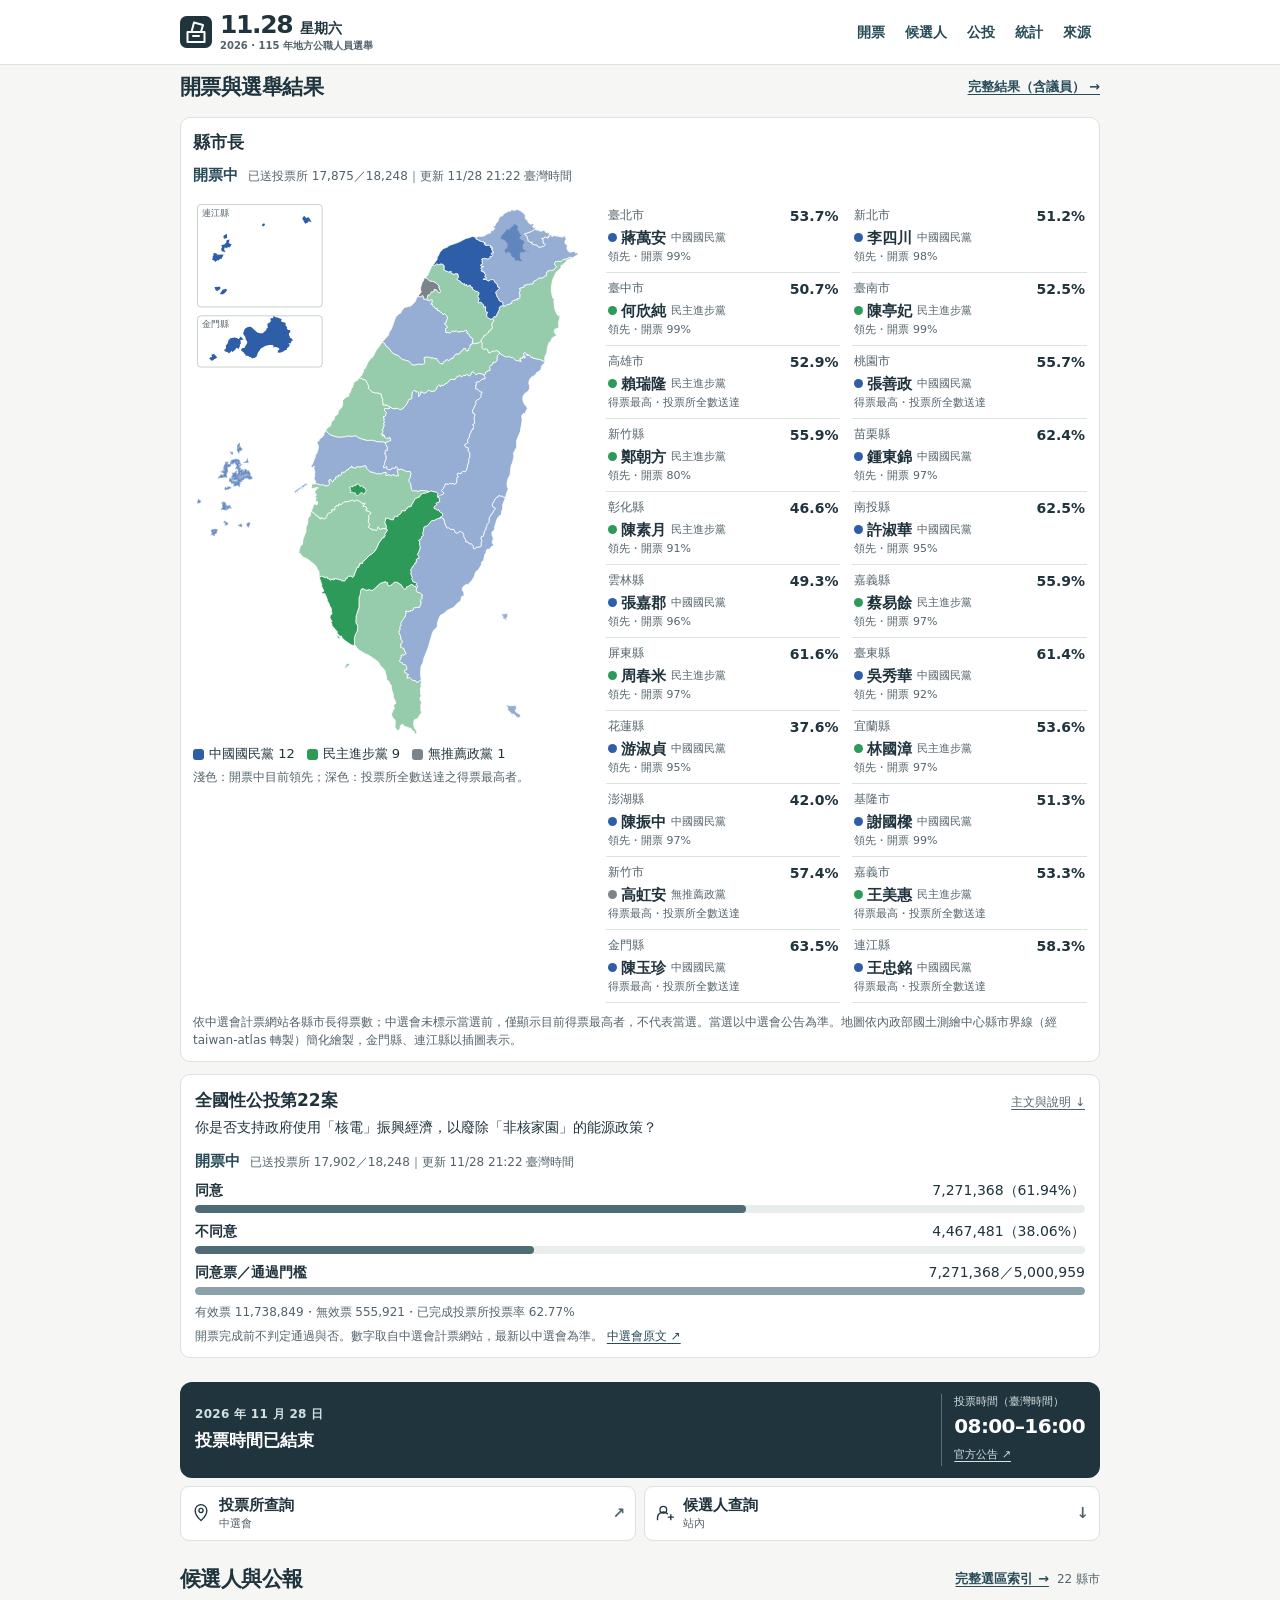
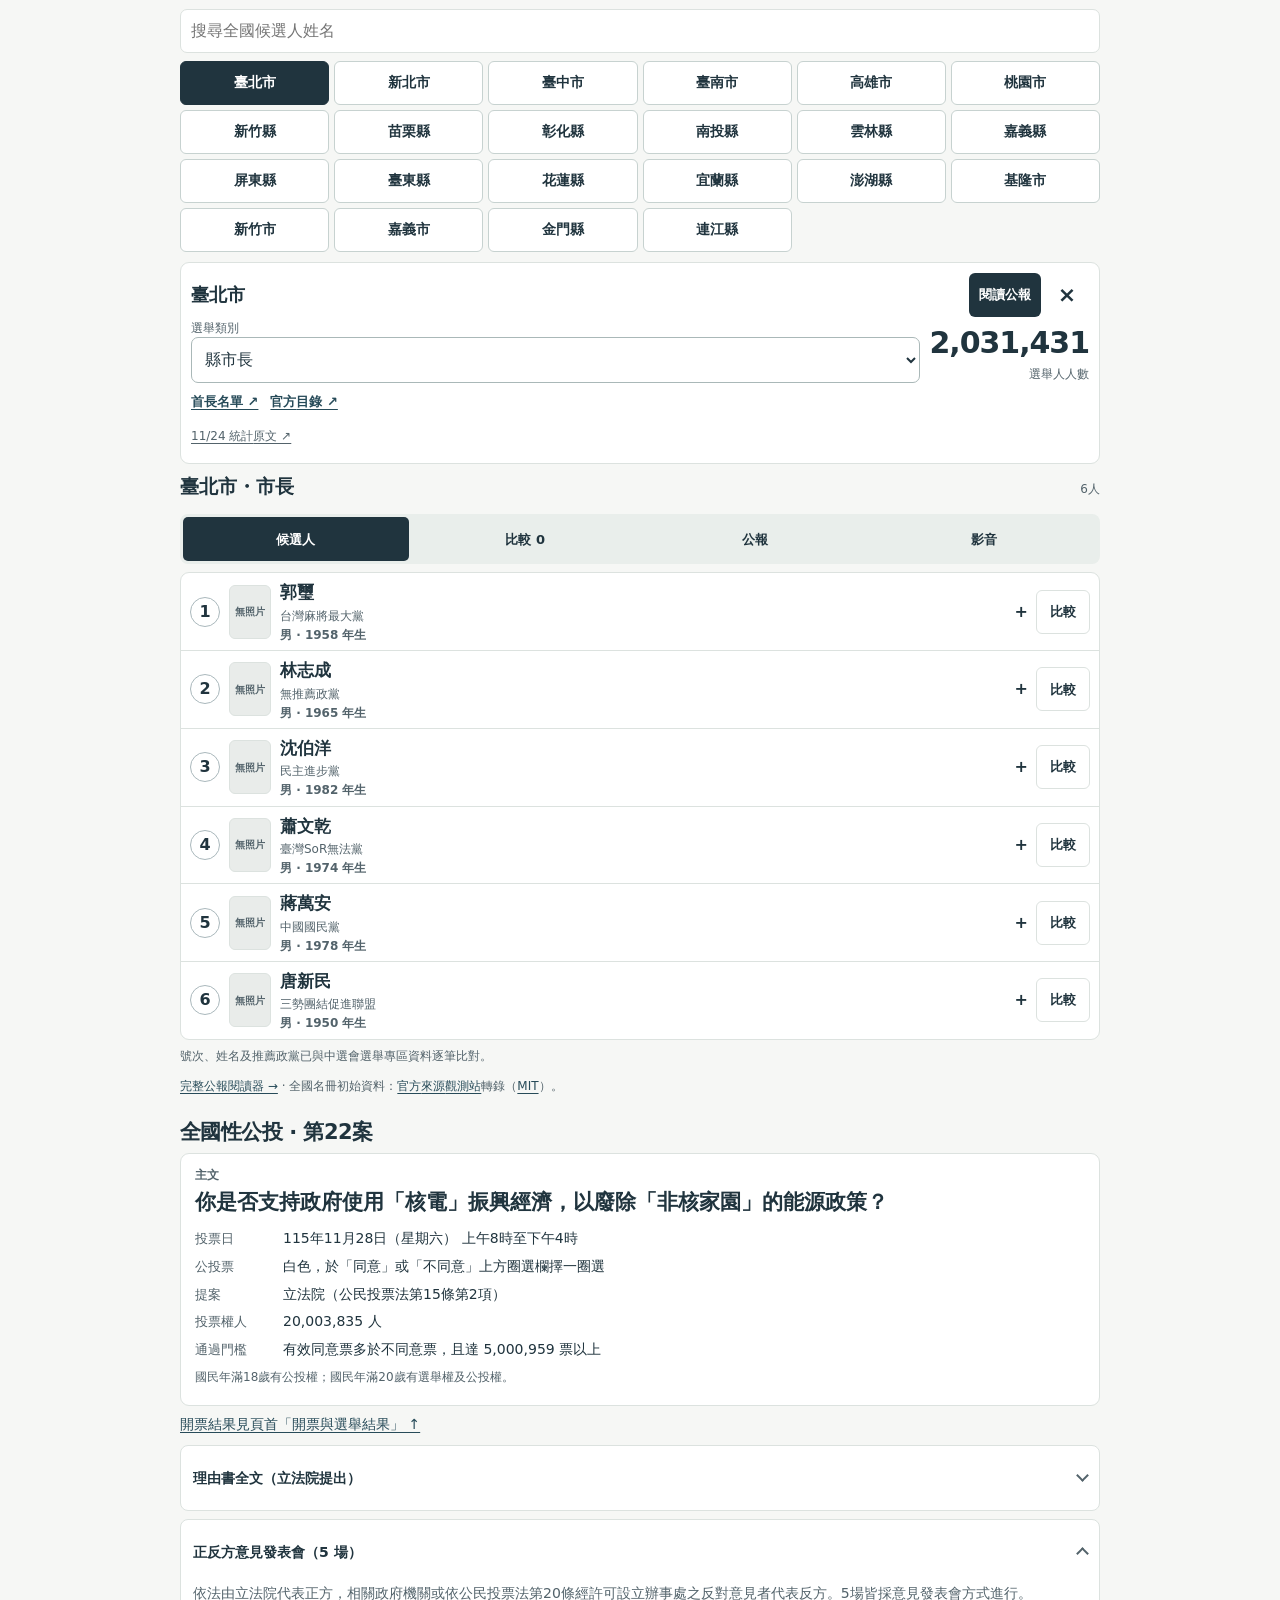
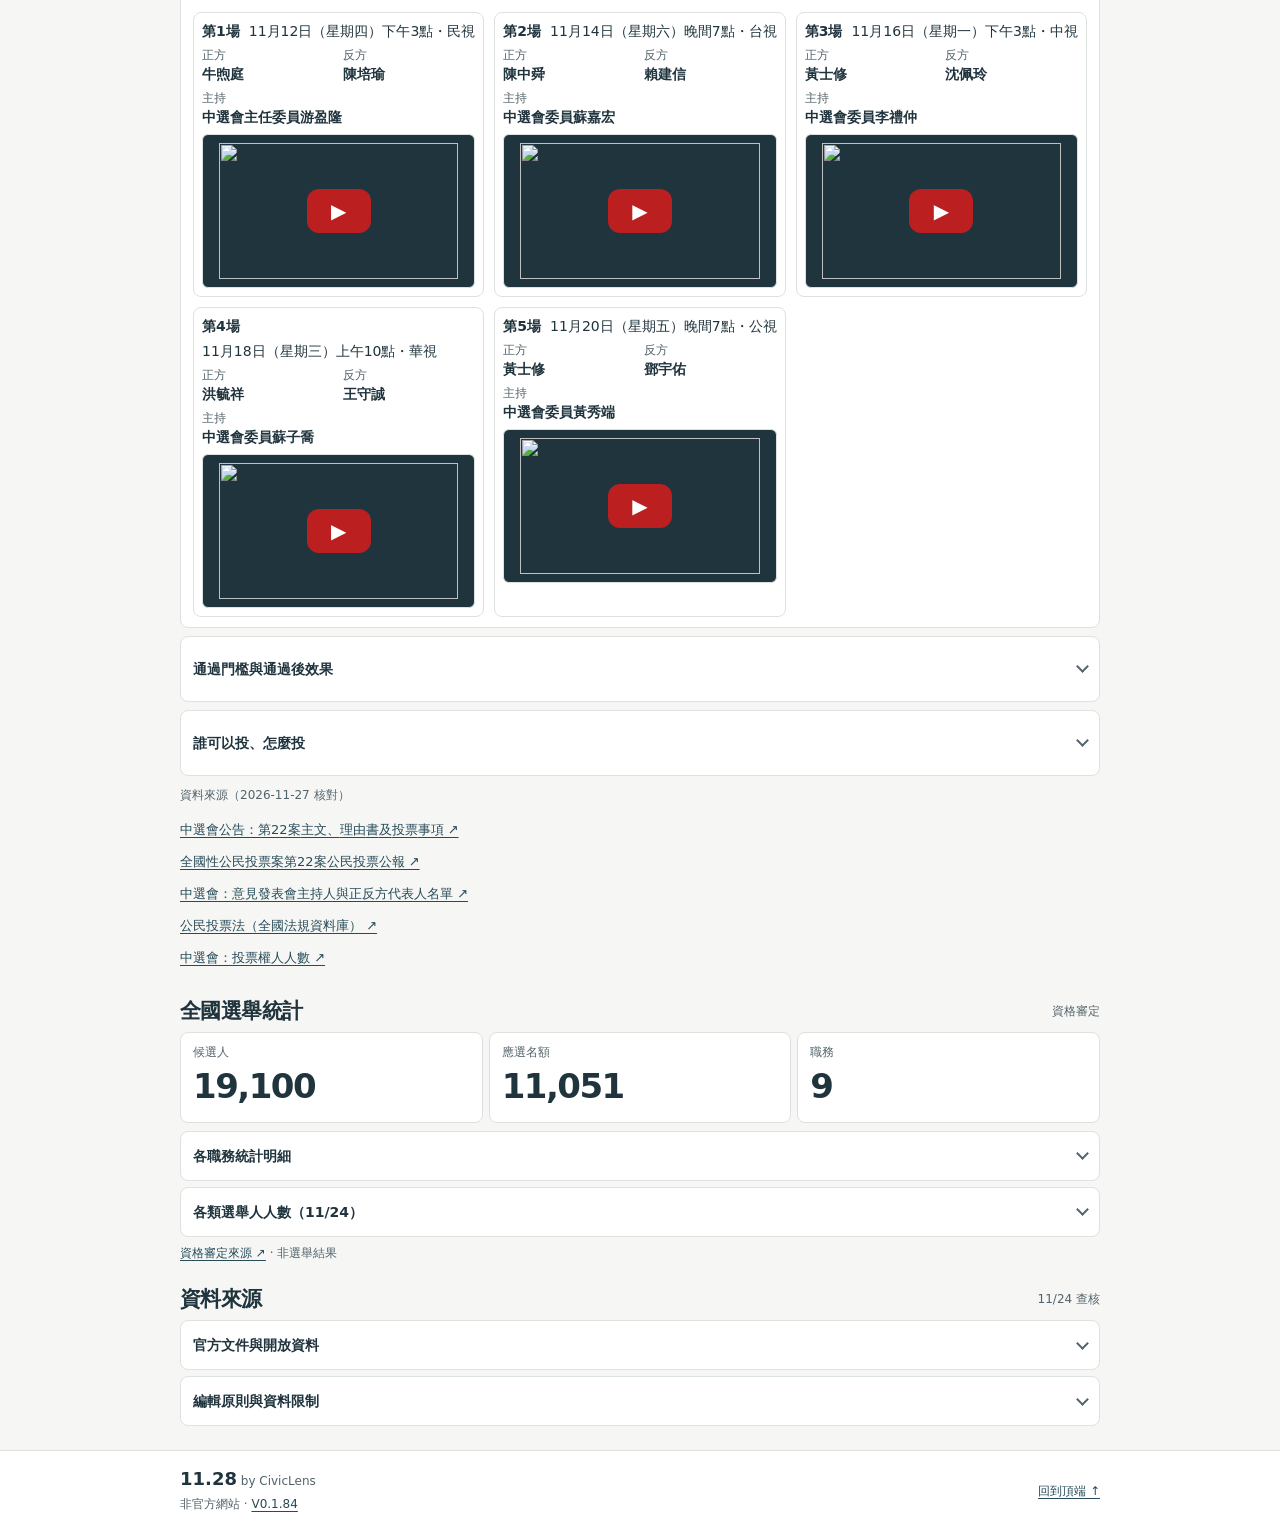
==== commit 29e72a8a: "Add council district maps to the results page; mayors before referendum (V0.1.84) - Results page: co" ====
--- a/index.html
+++ b/index.html
@@ -193,10 +193,10 @@
 .rl-q{margin:4px 0 8px;font-size:14px;line-height:1.55;color:var(--ink)}
 .rm-title{margin-bottom:4px}
 .ref-tolive{margin:0 0 10px;font-size:14px}
-#results .ref-live{margin-bottom:12px}
+#results .ref-live{margin:12px 0 0}
 </style></head><body>
 <a class="skip" href="#main">跳至主要內容</a><header><div class="shell top"><a class="brand" href="#main" aria-label="11.28 星期六，首頁"><svg width="32" height="32" aria-hidden="true" viewBox="0 0 64 64"><rect width="64" height="64" rx="13" fill="#20343e"/><g fill="none" stroke="#fff" stroke-width="4" stroke-linecap="round" stroke-linejoin="round"><path d="M15 32h34v20H15zM23 32l5-19 18 5-4 14M26 40h12"/></g></svg><span class="brandtext"><span class="branddate">11.28 <span>星期六</span></span><small>2026 · 115 年地方公職人員選舉</small></span></a><nav aria-label="主要導覽"><a href="#results">開票</a><a href="#directory">候選人</a><a href="#referendum">公投</a><a href="#statistics">統計</a><a href="#sources">來源</a></nav></div></header>
-<main id="main" class="shell"><h1 class="sr-only">2026 年地方公職人員選舉</h1><section id="results"><div class="sectionhead"><h2>開票與選舉結果</h2><a class="reader-link" href="results.html">完整結果（含議員） →</a></div><div id="ref-live" class="ref-live" hidden aria-live="polite"></div><div id="results-map" class="results-map"><p class="small" id="rm-status">開票資料載入中；亦可直接查閱 <a href="https://vote.cec.gov.tw/2026-local/zh-TW/indexP.html">中選會計票網站 ↗</a>。</p></div></section><section class="hero" aria-label="投票資訊"><div class="countdown"><p id="countdown-label" class="eyebrow">距離投票日期還有</p><div id="countdown-clock" role="timer" aria-live="off" class="clock"><span><b id="days">--</b><small>天</small></span><span><b id="hours">--</b><small>時</small></span><span><b id="minutes">--</b><small>分</small></span><span><b id="seconds">--</b><small>秒</small></span></div><strong id="countdown-ended" hidden>投票時間已結束</strong></div><div class="vote-time"><span>投票時間（臺灣時間）</span><strong>08:00–16:00</strong><a href="https://info.cec.gov.tw/vote2026/article/content/?id=M0016&amp;target=%2Farticle%2FA0046" target="_blank" rel="noopener noreferrer">官方公告 ↗</a></div></section>
+<main id="main" class="shell"><h1 class="sr-only">2026 年地方公職人員選舉</h1><section id="results"><div class="sectionhead"><h2>開票與選舉結果</h2><a class="reader-link" href="results.html">完整結果（含議員） →</a></div><div id="results-map" class="results-map"><p class="small" id="rm-status">開票資料載入中；亦可直接查閱 <a href="https://vote.cec.gov.tw/2026-local/zh-TW/indexP.html">中選會計票網站 ↗</a>。</p></div><div id="ref-live" class="ref-live" hidden aria-live="polite"></div></section><section class="hero" aria-label="投票資訊"><div class="countdown"><p id="countdown-label" class="eyebrow">距離投票日期還有</p><div id="countdown-clock" role="timer" aria-live="off" class="clock"><span><b id="days">--</b><small>天</small></span><span><b id="hours">--</b><small>時</small></span><span><b id="minutes">--</b><small>分</small></span><span><b id="seconds">--</b><small>秒</small></span></div><strong id="countdown-ended" hidden>投票時間已結束</strong></div><div class="vote-time"><span>投票時間（臺灣時間）</span><strong>08:00–16:00</strong><a href="https://info.cec.gov.tw/vote2026/article/content/?id=M0016&amp;target=%2Farticle%2FA0046" target="_blank" rel="noopener noreferrer">官方公告 ↗</a></div></section>
 <div class="bring" id="bring" role="note" aria-label="投票攜帶提醒"><p class="bring-title">投票記得帶</p><ul class="bring-list"><li><svg viewBox="0 0 24 24" aria-hidden="true"><rect x="3" y="5" width="18" height="14" rx="2"/><circle cx="8.5" cy="11" r="2"/><path d="M5.8 16.2c.6-1.3 1.6-2 2.7-2s2.1.7 2.7 2M14 10h4M14 14h3"/></svg>國民身分證</li><li><svg viewBox="0 0 24 24" aria-hidden="true"><path d="M10 3.5h4v4.2l1.8 2.8H8.2L10 7.7z"/><rect x="5.5" y="10.5" width="13" height="4.5" rx="1"/><path d="M5 19.5h14"/></svg>印章</li><li><svg viewBox="0 0 24 24" aria-hidden="true"><path d="M7 3h7l4 4v14H7z"/><path d="M14 3v4h4M10 12h5M10 16h5"/></svg>投票通知單</li></ul><p class="bring-note">未帶印章可簽名或按指印；未帶通知單，請記住名冊號次。</p></div><div class="quick" aria-label="官方查詢"><a href="https://info.cec.gov.tw/vote2026/" target="_blank" rel="noopener noreferrer"><svg viewBox="0 0 24 24" aria-hidden="true"><path d="M12 21s7-6 7-12a7 7 0 1 0-14 0c0 6 7 12 7 12Z"/><circle cx="12" cy="9" r="2.5"/></svg><span>投票所查詢<small>中選會</small></span><b aria-hidden="true">↗</b></a><a href="#directory"><svg viewBox="0 0 24 24" aria-hidden="true"><circle cx="10" cy="8" r="4"/><path d="M3 20v-2a7 7 0 0 1 12-5m4 1v6m-3-3h6"/></svg><span>候選人查詢<small>站內</small></span><b aria-hidden="true">↓</b></a></div>
 <section id="directory"><div class="sectionhead"><h2>候選人與公報</h2><a class="reader-link" href="districts.html">完整選區索引 →</a><span class="tag" id="count" role="status" aria-live="polite">22 縣市</span></div>
 <div class="candidate-search-box"><label class="sr-only" for="candidate-search">全國候選人姓名</label><input id="candidate-search" type="search" placeholder="搜尋全國候選人姓名" autocomplete="off" disabled><div id="candidate-search-results" aria-live="polite"></div></div><div class="county-grid"><article class="county" data-name="臺北市" data-region="北部"><a href="https://eebulletin.cec.gov.tw/?dir=115%2F01%E8%87%BA%E5%8C%97%E5%B8%82" target="_blank" rel="noopener noreferrer" aria-label="臺北市官方電子公報（另開視窗）">臺北市 <span aria-hidden="true">↗</span></a></article><article class="county" data-name="新北市" data-region="北部"><a href="https://eebulletin.cec.gov.tw/?dir=115%2F02%E6%96%B0%E5%8C%97%E5%B8%82" target="_blank" rel="noopener noreferrer" aria-label="新北市官方電子公報（另開視窗）">新北市 <span aria-hidden="true">↗</span></a></article><article class="county" data-name="臺中市" data-region="中部"><a href="https://eebulletin.cec.gov.tw/?dir=115%2F03%E8%87%BA%E4%B8%AD%E5%B8%82" target="_blank" rel="noopener noreferrer" aria-label="臺中市官方電子公報（另開視窗）">臺中市 <span aria-hidden="true">↗</span></a></article><article class="county" data-name="臺南市" data-region="南部"><a href="https://eebulletin.cec.gov.tw/?dir=115%2F04%E8%87%BA%E5%8D%97%E5%B8%82" target="_blank" rel="noopener noreferrer" aria-label="臺南市官方電子公報（另開視窗）">臺南市 <span aria-hidden="true">↗</span></a></article><article class="county" data-name="高雄市" data-region="南部"><a href="https://eebulletin.cec.gov.tw/?dir=115%2F05%E9%AB%98%E9%9B%84%E5%B8%82" target="_blank" rel="noopener noreferrer" aria-label="高雄市官方電子公報（另開視窗）">高雄市 <span aria-hidden="true">↗</span></a></article><article class="county" data-name="桃園市" data-region="北部"><a href="https://eebulletin.cec.gov.tw/?dir=115%2F06%E6%A1%83%E5%9C%92%E5%B8%82" target="_blank" rel="noopener noreferrer" aria-label="桃園市官方電子公報（另開視窗）">桃園市 <span aria-hidden="true">↗</span></a></article><article class="county" data-name="新竹縣" data-region="北部"><a href="https://eebulletin.cec.gov.tw/?dir=115%2F07%E6%96%B0%E7%AB%B9%E7%B8%A3" target="_blank" rel="noopener noreferrer" aria-label="新竹縣官方電子公報（另開視窗）">新竹縣 <span aria-hidden="true">↗</span></a></article><article class="county" data-name="苗栗縣" data-region="中部"><a href="https://eebulletin.cec.gov.tw/?dir=115%2F08%E8%8B%97%E6%A0%97%E7%B8%A3" target="_blank" rel="noopener noreferrer" aria-label="苗栗縣官方電子公報（另開視窗）">苗栗縣 <span aria-hidden="true">↗</span></a></article><article class="county" data-name="彰化縣" data-region="中部"><a href="https://eebulletin.cec.gov.tw/?dir=115%2F09%E5%BD%B0%E5%8C%96%E7%B8%A3" target="_blank" rel="noopener noreferrer" aria-label="彰化縣官方電子公報（另開視窗）">彰化縣 <span aria-hidden="true">↗</span></a></article><article class="county" data-name="南投縣" data-region="中部"><a href="https://eebulletin.cec.gov.tw/?dir=115%2F10%E5%8D%97%E6%8A%95%E7%B8%A3" target="_blank" rel="noopener noreferrer" aria-label="南投縣官方電子公報（另開視窗）">南投縣 <span aria-hidden="true">↗</span></a></article><article class="county" data-name="雲林縣" data-region="中部"><a href="https://eebulletin.cec.gov.tw/?dir=115%2F11%E9%9B%B2%E6%9E%97%E7%B8%A3" target="_blank" rel="noopener noreferrer" aria-label="雲林縣官方電子公報（另開視窗）">雲林縣 <span aria-hidden="true">↗</span></a></article><article class="county" data-name="嘉義縣" data-region="南部"><a href="https://eebulletin.cec.gov.tw/?dir=115%2F12%E5%98%89%E7%BE%A9%E7%B8%A3" target="_blank" rel="noopener noreferrer" aria-label="嘉義縣官方電子公報（另開視窗）">嘉義縣 <span aria-hidden="true">↗</span></a></article><article class="county" data-name="屏東縣" data-region="南部"><a href="https://eebulletin.cec.gov.tw/?dir=115%2F13%E5%B1%8F%E6%9D%B1%E7%B8%A3" target="_blank" rel="noopener noreferrer" aria-label="屏東縣官方電子公報（另開視窗）">屏東縣 <span aria-hidden="true">↗</span></a></article><article class="county" data-name="臺東縣" data-region="東部"><a href="https://eebulletin.cec.gov.tw/?dir=115%2F14%E8%87%BA%E6%9D%B1%E7%B8%A3" target="_blank" rel="noopener noreferrer" aria-label="臺東縣官方電子公報（另開視窗）">臺東縣 <span aria-hidden="true">↗</span></a></article><article class="county" data-name="花蓮縣" data-region="東部"><a href="https://eebulletin.cec.gov.tw/?dir=115%2F15%E8%8A%B1%E8%93%AE%E7%B8%A3" target="_blank" rel="noopener noreferrer" aria-label="花蓮縣官方電子公報（另開視窗）">花蓮縣 <span aria-hidden="true">↗</span></a></article><article class="county" data-name="宜蘭縣" data-region="東部"><a href="https://eebulletin.cec.gov.tw/?dir=115%2F16%E5%AE%9C%E8%98%AD%E7%B8%A3" target="_blank" rel="noopener noreferrer" aria-label="宜蘭縣官方電子公報（另開視窗）">宜蘭縣 <span aria-hidden="true">↗</span></a></article><article class="county" data-name="澎湖縣" data-region="離島"><a href="https://eebulletin.cec.gov.tw/?dir=115%2F17%E6%BE%8E%E6%B9%96%E7%B8%A3" target="_blank" rel="noopener noreferrer" aria-label="澎湖縣官方電子公報（另開視窗）">澎湖縣 <span aria-hidden="true">↗</span></a></article><article class="county" data-name="基隆市" data-region="北部"><a href="https://eebulletin.cec.gov.tw/?dir=115%2F18%E5%9F%BA%E9%9A%86%E5%B8%82" target="_blank" rel="noopener noreferrer" aria-label="基隆市官方電子公報（另開視窗）">基隆市 <span aria-hidden="true">↗</span></a></article><article class="county" data-name="新竹市" data-region="北部"><a href="https://eebulletin.cec.gov.tw/?dir=115%2F19%E6%96%B0%E7%AB%B9%E5%B8%82" target="_blank" rel="noopener noreferrer" aria-label="新竹市官方電子公報（另開視窗）">新竹市 <span aria-hidden="true">↗</span></a></article><article class="county" data-name="嘉義市" data-region="南部"><a href="https://eebulletin.cec.gov.tw/?dir=115%2F20%E5%98%89%E7%BE%A9%E5%B8%82" target="_blank" rel="noopener noreferrer" aria-label="嘉義市官方電子公報（另開視窗）">嘉義市 <span aria-hidden="true">↗</span></a></article><article class="county" data-name="金門縣" data-region="離島"><a href="https://eebulletin.cec.gov.tw/?dir=115%2F21%E9%87%91%E9%96%80%E7%B8%A3" target="_blank" rel="noopener noreferrer" aria-label="金門縣官方電子公報（另開視窗）">金門縣 <span aria-hidden="true">↗</span></a></article><article class="county" data-name="連江縣" data-region="離島"><a href="https://eebulletin.cec.gov.tw/?dir=115%2F22%E9%80%A3%E6%B1%9F%E7%B8%A3" target="_blank" rel="noopener noreferrer" aria-label="連江縣官方電子公報（另開視窗）">連江縣 <span aria-hidden="true">↗</span></a></article></div><div class="county-panel" id="county-panel" hidden><div class="county-panel-head"><h3 id="selected-county" tabindex="-1"></h3><a class="county-open" id="selected-link">閱讀公報</a><button type="button" id="clear-county" aria-label="取消縣市選擇">×</button></div><div class="county-metric"><div><label for="office">選舉類別</label><select id="office"><option value="0">縣市長</option><option value="1">縣市議員</option><option value="2">鄉鎮市長／山地區長</option><option value="3">鄉鎮市民代表／山地區民代表</option><option value="4">村里長</option><option value="5">全國性公投第22案</option></select></div><div class="elector-number"><strong id="elector-value"></strong><span id="elector-label">選舉人人數</span></div></div><p id="elector-category" class="small sr-only"></p><div class="county-doc-links"><a id="chief-notice" target="_blank" rel="noopener noreferrer">首長名單 ↗</a><a id="official-directory" target="_blank" rel="noopener noreferrer">官方目錄 ↗</a></div><a class="small source-link" id="elector-source" target="_blank" rel="noopener noreferrer">11/24 統計原文 ↗</a></div>
@@ -204,7 +204,7 @@
 <section id="referendum"><div class="sectionhead"><h2>全國性公投 · 第22案</h2></div><div class="ref-main"><p class="eyebrow">主文</p><p class="ref-question"><span class="clause">你是否支持政府使用「核電」振興經濟，</span><span class="clause">以廢除「非核家園」的能源政策？</span></p><dl class="ref-facts"><div><dt>投票日</dt><dd>115年11月28日（星期六） 上午8時至下午4時</dd></div><div><dt>公投票</dt><dd><span class="clause">白色，</span><span class="clause">於「同意」或「不同意」上方圈選欄擇一圈選</span></dd></div><div><dt>提案</dt><dd>立法院（公民投票法第15條第2項）</dd></div><div><dt>投票權人</dt><dd>20,003,835 人</dd></div><div><dt>通過門檻</dt><dd><span class="clause">有效同意票多於不同意票，</span><span class="clause">且達 5,000,959 票以上</span></dd></div></dl><p class="small"><span class="clause">國民年滿18歲有公投權；</span><span class="clause">國民年滿20歲有選舉權及公投權。</span></p></div><p class="ref-tolive"><a href="#results">開票結果見頁首「開票與選舉結果」 ↑</a></p><details class="ref-block"><summary>理由書全文（立法院提出）</summary><div class="ref-reason"><p>世界正在快速改變。面對 AI 科技的爆發與淨零碳排的挑戰，台灣的電力政策不能再停留在過去的意識形態。這一次公投，不談政黨對立，而是要用國際官方的綠能標準、世界巨頭的遠見、科學的最新科技，以及壓倒性的全民意志，將既有的核電廠區升級為前瞻科技示範園區，為台灣找出最務實、最安全的能源大路。據此，提出公投案，交由全體公民投票決定，以展現公民社會之意志。</p><h3 class="ref-h">1.國際的進步趨勢：全球共推核能，科技與政經官方的共同共識</h3><p>能源政策必須與世界接軌。放眼國際，核能的定位早已被全球官方組織與頂尖腦袋徹底翻轉：</p><p class="ref-item">(1)聯合國、歐盟正式將核能視為綠能：在國際綠能標準的最高殿堂，歐盟已將核能納入《永續金融分類法》的綠能範疇；聯合國氣候變遷大會（COP）也多次重申核能是達成碳中和不可或缺的潔淨能源。核能，就是不折不扣的綠能。</p><p class="ref-item">(2)美國、日本、歐盟與聯合國大力推動「24/7CFE」：國際官方正全力倡導「24/7 全天候無碳能源（24/7Carbon-Free Energy）」計畫。世界各國意識到，風電與光電受限於氣候，無法做到一天 24 小時、一星期 7 天穩定供電，唯有將「核能」作為基載，搭配再生能源，才能真正實現全天候 100%的無碳電力。</p><p class="ref-item">(3)「台灣之光」輝達（NVIDIA）執行長黃仁勳公開指出：「AI 基礎設施需要龐大的能量支持，而韓國等國家之所以是發展 AI 工廠的理想地點，正是因為他們擁有領先全球的核能技術。」黃仁勳直言，強大的核能，就是繁榮 AI 產業與高科技製造業的關鍵基礎。</p><p class="ref-item">(4)科技巨擘馬斯克（Elon Musk）也多次強烈呼籲：「在現階段，關閉核電廠完全是『瘋狂且愚蠢（Total Madness）』的舉動。」為了因應電動車與 AI 的用電潮，他主張不僅不能停用核能，更應該重啟被政治原因關閉的核電廠。</p><p class="ref-item">(5)美國川普（Donald Trump）政府的國家戰略：為了確保美國在 AI 與先進製造業的絕對領先，川普政府已正式簽署行政命令，設定 25 年內將核能產量翻成四倍的國家目標，並砸下 175 億美元聯邦貸款，全面加速興建 10 座全新大型核反應爐。全球頂尖的微軟、亞馬遜、Google 等科技巨頭，也紛紛跳過傳統電網，直接與核電廠簽署長期供電合約。國際潮流已經證明：沒有核電，就沒有 AI 的未來。</p><h3 class="ref-h">2.民主的壓倒性民意：跨越黨派的社會新共識</h3><p>在民主台灣，政策應該由民意決定，而「重回核能」已經是台灣跨越黨派的壓倒性共識。根據「台灣勵志協會（TIA）」的最新民調，全台灣支持核四啟用的比例高達 79%！</p><p>這代表不分藍綠、不分立場，近八成的台灣人民都深刻意識到台灣不能缺電、電價不能暴漲。這場公投，正是將這股高達八成的龐大民主民意，轉化為實質政策的關鍵時刻。</p><h3 class="ref-h">3.科學的前瞻藍圖：一舉解決缺電、缺水、減碳難題</h3><p>配合公投通過後「提高核能占比」的目標，可利用新科技解決台灣的核心痛點：</p><p class="ref-item">(1)打造 AI 與半導體的獨立不中斷電網：在核四廠區興建新一代大型機組，或引進國際最先進的 SMR（小型模組化核反應爐）。直接作為 AI 算力中心與半導體高科技產業的「獨立、穩定、零碳基載電力」，科技業有專屬電源，就能徹底解決我國長年「南電北送」的電網調度與跳電難題。</p><p class="ref-item">(2)利用小型反應爐（SMR）特殊優勢根治台灣缺水困境：利用 SMR 特有的高效率、高熱能進行「海水淡化」，在北台灣建立穩定的備用水源，讓高耗水的高科技業與民生不再受極端氣候、旱災的威脅，徹底解決台灣水資源匱乏的困境。</p><p class="ref-item">(3)推動國際趨勢「核能產氫」，開闢 2050 淨零碳排全新賽道：將新一代核能技術與「碳捕獲與儲存（CCS）」技術深度結合，並大力推動國際最尖端的「核能產氫」技術。氫能是未來的潔淨能源，用核能乾淨、高效地製造氫氣，能讓台灣在 25 年內真正落實淨零排放。</p><h3 class="ref-h">4.順應國際、展現民意：授權立法院迎向科學</h3><p>「非核家園」在當年或許有其討論的時空背景，但在科學、民主與國際趨勢的檢驗下，它已經不再符合台灣今天的國家安全與經濟利益。</p><p>本公投案是順應國際科技潮流，也是展現台灣近八成的民主民意。我們要在國家重大政策上，正式打破「非核家園」的僵化束縛，用最強大的直接民意，要求政府調整國家發展方向，並全面授權立法院督促相關行政機關，落實核能推動政策與完備相關法制，明文確立「國家能源必須尊重大眾民意、不得再因特定政黨立場訂定非核政策」的科學原則。</p><p>綜上，提高核能占比以廢除非核家園的能源政策，應交由全民公投，共同決定，始符合民主憲政及國民主權之精神。爰依據公民投票法第 15 條第 2 項規定，由立法院就「你是否支持政府使用『核電』振興經濟，以廢除『非核家園』的能源政策？」之重大政策提出公投案，交由全體公民投票決定，以展現公民社會之意志。</p><p class="small">出處：<span class="nw">中選會115年8月28日公告</span><span class="nw">（中選務字第1153150284號）</span></p></div></details><details class="ref-block" open><summary>正反方意見發表會（5 場）</summary><p class="small"><span class="clause">依法由立法院代表正方，</span><span class="clause">相關政府機關或依公民投票法第20條經許可設立辦事處之反對意見者代表反方。</span><span class="clause">5場皆採意見發表會方式進行。</span></p><div class="ref-hearings"><article class="ref-hearing"><div class="ref-hmeta"><strong>第1場</strong><span>11月12日（星期四）下午3點・民視</span></div><dl class="ref-sides"><div><dt>正方</dt><dd>牛煦庭</dd></div><div><dt>反方</dt><dd>陳培瑜</dd></div><div><dt>主持</dt><dd>中選會主任委員游盈隆</dd></div></dl><div class="video-slot"><button type="button" class="video-play ref-play" data-video="-_5M7gAlFFM" data-title="全國性公民投票案第22案意見發表會第1場" aria-label="站內播放：第1場意見發表會"><img class="video-thumb" alt="" loading="lazy" decoding="async" referrerpolicy="no-referrer" src="https://i.ytimg.com/vi/-_5M7gAlFFM/mqdefault.jpg"><span class="video-play-icon" aria-hidden="true">▶</span></button></div></article><article class="ref-hearing"><div class="ref-hmeta"><strong>第2場</strong><span>11月14日（星期六）晚間7點・台視</span></div><dl class="ref-sides"><div><dt>正方</dt><dd>陳中舜</dd></div><div><dt>反方</dt><dd>賴建信</dd></div><div><dt>主持</dt><dd>中選會委員蘇嘉宏</dd></div></dl><div class="video-slot"><button type="button" class="video-play ref-play" data-video="guXroDxi-es" data-title="全國性公民投票案第22案意見發表會第2場" aria-label="站內播放：第2場意見發表會"><img class="video-thumb" alt="" loading="lazy" decoding="async" referrerpolicy="no-referrer" src="https://i.ytimg.com/vi/guXroDxi-es/mqdefault.jpg"><span class="video-play-icon" aria-hidden="true">▶</span></button></div></article><article class="ref-hearing"><div class="ref-hmeta"><strong>第3場</strong><span>11月16日（星期一）下午3點・中視</span></div><dl class="ref-sides"><div><dt>正方</dt><dd>黃士修</dd></div><div><dt>反方</dt><dd>沈佩玲</dd></div><div><dt>主持</dt><dd>中選會委員李禮仲</dd></div></dl><div class="video-slot"><button type="button" class="video-play ref-play" data-video="uz_lwCxcSiI" data-title="全國性公民投票案第22案意見發表會第3場" aria-label="站內播放：第3場意見發表會"><img class="video-thumb" alt="" loading="lazy" decoding="async" referrerpolicy="no-referrer" src="https://i.ytimg.com/vi/uz_lwCxcSiI/mqdefault.jpg"><span class="video-play-icon" aria-hidden="true">▶</span></button></div></article><article class="ref-hearing"><div class="ref-hmeta"><strong>第4場</strong><span>11月18日（星期三）上午10點・華視</span></div><dl class="ref-sides"><div><dt>正方</dt><dd>洪毓祥</dd></div><div><dt>反方</dt><dd>王守誠</dd></div><div><dt>主持</dt><dd>中選會委員蘇子喬</dd></div></dl><div class="video-slot"><button type="button" class="video-play ref-play" data-video="oIdriL8OZ9U" data-title="全國性公民投票案第22案意見發表會第4場" aria-label="站內播放：第4場意見發表會"><img class="video-thumb" alt="" loading="lazy" decoding="async" referrerpolicy="no-referrer" src="https://i.ytimg.com/vi/oIdriL8OZ9U/mqdefault.jpg"><span class="video-play-icon" aria-hidden="true">▶</span></button></div></article><article class="ref-hearing"><div class="ref-hmeta"><strong>第5場</strong><span>11月20日（星期五）晚間7點・公視</span></div><dl class="ref-sides"><div><dt>正方</dt><dd>黃士修</dd></div><div><dt>反方</dt><dd>鄧宇佑</dd></div><div><dt>主持</dt><dd>中選會委員黃秀端</dd></div></dl><div class="video-slot"><button type="button" class="video-play ref-play" data-video="zxICLMc8k7E" data-title="全國性公民投票案第22案意見發表會第5場" aria-label="站內播放：第5場意見發表會"><img class="video-thumb" alt="" loading="lazy" decoding="async" referrerpolicy="no-referrer" src="https://i.ytimg.com/vi/zxICLMc8k7E/mqdefault.jpg"><span class="video-play-icon" aria-hidden="true">▶</span></button></div></article></div></details><details class="ref-block"><summary>通過門檻與通過後效果</summary><p><strong>公民投票法第29條第1項</strong>：公民投票案投票結果，有效同意票數多於不同意票，且有效同意票達投票權人總額四分之一以上者，即為通過。有效同意票未多於不同意票，或有效同意票數不足前項規定數額者，均為不通過。</p><p>投票權人 20,003,835 人之四分之一為 5,000,958.75，故有效同意票須達 5,000,959 票以上。本站依中選會公告之投票權人數計算，實際以中選會公告為準。</p><p><strong>公民投票法第30條第1項第3款</strong>：有關重大政策者，應由總統或權責機關為實現該公民投票案內容之必要處置。</p></details><details class="ref-block"><summary>誰可以投、怎麼投</summary><h3 class="ref-h">投票權人資格</h3><p>中華民國國民，年滿18歲，即民國97年11月28日以前（包括當日）出生，現在中華民國繼續居住6個月以上，即於民國115年5月28日以前（包括當日）遷入設有戶籍，至民國115年11月27日繼續居住，未受監護宣告者，為全國性公民投票案第22案之投票權人。</p><h3 class="ref-h">投票地點與攜帶證件</h3><p>投票地點：直轄市、縣（市）選舉委員會公告之各投票所。投票時須攜帶本人國民身分證、印章及投票通知單；如未攜帶投票通知單，務請記住投票通知單上之名冊號次，於領票時告知發票管理員。國民身分證如有遺失，請於投票日前至戶籍地戶政事務所申請補發（投票當日，戶政事務所不受理換補發國民身分證）。</p><h3 class="ref-h">投票流程</h3><ol class="ref-steps"><li><strong>確認身分</strong>核對身分與確認投票所。請勿攜帶行動電話或具攝影功能之器材進入投票所，但已關閉電源之行動裝置，不在此限。</li><li><strong>領取選舉票</strong>提供國民身分證與印章，經核對身分後，蓋章並領取選舉票。若沒有攜帶印章，得以簽名代替，若無法簽名者，得以按指印代替。</li><li><strong>領取公投票</strong>提供國民身分證與印章，經核對身分後，蓋章並領取公投票。若沒有攜帶印章，得以簽名代替，若無法簽名者，得以按指印代替。</li><li><strong>圈票</strong>進入圈票處內，使用圈選工具圈選。</li><li><strong>投入票匭</strong>將選舉票及公投票對折後，投入對應的票匭中。</li><li><strong>完成投票</strong>完成投票後不得再次進入投票所。</li></ol><h3 class="ref-h">公投票式樣與圈選</h3><div class="ref-ballot-row"><figure class="ref-ballot"><div class="rb" aria-hidden="true"><div class="rb-box"></div><div class="rb-box"></div><div class="rb-opt">同意</div><div class="rb-opt">不同意</div><div class="rb-no">22</div><div class="rb-q">你是否支持政府使用「核電」振興經濟，以廢除「非核家園」的能源政策？</div></div><figcaption class="small">公投票白色。使用選舉委員會製備之圈選工具，於「同意」或「不同意」上方圈選欄擇一圈蓋（依公投公報第五項式樣簡化重繪）。</figcaption></figure><div><p class="ref-label">下列情形之一者，公投票無效：</p><ul class="profile-list"><li>不用選舉委員會製發之公投票。</li><li>同時圈選同意及不同意。</li><li>所圈位置不能辨別為同意或不同意。</li><li>圈後加以塗改。</li><li>簽名、蓋章、按指印、加入任何文字或符號。</li><li>將公投票撕破致不完整。</li><li>將公投票污染致不能辨別所圈選為同意或不同意。</li><li>不加圈完全空白。</li><li>不用選舉委員會製備之圈選工具。</li></ul></div></div><h3 class="ref-h">投票所內注意事項</h3><ul class="profile-list"><li>投票權人應於規定之投票時間內到投票所投票；逾時不得進入投票所。但已於規定時間內到達投票所尚未投票者，仍可投票。</li><li>投票權人及依規定陪同之家屬或陪同之人請勿攜帶行動電話或其他具攝影功能之器材進入投票所，如有攜帶行動電話或其他具攝影功能之器材者，請投票權人或其陪同之家屬或陪同之人將行動電話或具攝影功能之器材暫請他人代管或交由投票所工作人員（查驗國民身分證管理員）代為保管（但已關閉電源之行動裝置，不在此限）。</li><li>投票權人在投票時，如有下列情事之一，經投票所主任管理員會同主任監察員令其退出，而不退出者，依公民投票法第43條規定，處2年以下有期徒刑、拘役或科新臺幣20萬元以下罰金。<ol class="ref-sub"><li>穿著佩帶具有公民投票相關文字、符號或圖像之貼紙、服飾或其他物品、在場喧嚷或干擾、勸誘他人投票或不投票，不服制止。</li><li>攜帶武器或危險物品入場。</li><li>有其他不正當行為，不服制止。</li></ol></li><li>投票權人領得公投票後，應立即使用選舉委員會製備之圈選工具，自行於「同意」或「不同意」上方圈選欄圈蓋，並將公投票摺疊投入票匭，不得逗留或將公投票攜出投票所。如將公投票攜出投票所，依公民投票法第41條規定，處1年以下有期徒刑、拘役或科新臺幣1萬5千元以下罰金。</li></ul><h3 class="ref-h">罰則摘錄</h3><ul class="profile-list"><li><strong>公民投票法第42條</strong>：在投票所四周30公尺內喧嚷、干擾或勸誘他人投票或不投票，經警衛人員制止後仍繼續為之者，處1年以下有期徒刑、拘役或科新臺幣1萬5千元以下罰金。</li><li><strong>公民投票法第44條</strong>：將公投票或選舉票以外之物投入票匭，或故意撕毀領得之公投票者，處新臺幣5千元以上5萬元以下罰鍰。</li><li><strong>刑法第143條</strong>：有投票權之人，要求、期約或收受賄賂或其他不正利益，而許以不行使其投票權或為一定之行使者，處3年以下有期徒刑，得併科30萬元以下罰金。</li></ul><p class="small">以上摘錄與投票權人直接相關之條文；公投公報第七項另摘錄公民投票法第5章及刑法分則第6章（妨害投票罪）其他條文。</p></details><div class="ref-sources"><p class="small">資料來源（2026-11-27 核對）</p><ul><li><a href="https://web.cec.gov.tw/central/article/64314" target="_blank" rel="noopener noreferrer">中選會公告：第22案主文、理由書及投票事項 ↗</a></li><li><a href="https://bulletin.cec.gov.tw/02%E5%85%AC%E6%B0%91%E6%8A%95%E7%A5%A8%E5%85%AC%E5%A0%B1/%E5%85%A8%E5%9C%8B%E6%80%A7%E5%85%AC%E6%B0%91%E6%8A%95%E7%A5%A8/115%E7%AC%AC22%E6%A1%88/%E7%B4%99%E6%9C%AC%E5%85%AC%E5%A0%B1/%E5%85%A8%E5%9C%8B%E6%80%A7%E5%85%AC%E6%B0%91%E6%8A%95%E7%A5%A8%E6%A1%88%E7%AC%AC22%E6%A1%88%E5%85%AC%E6%B0%91%E6%8A%95%E7%A5%A8%E5%85%AC%E5%A0%B1.pdf" target="_blank" rel="noopener noreferrer">全國性公民投票案第22案公民投票公報 ↗</a></li><li><a href="https://web.cec.gov.tw/central/article/65455" target="_blank" rel="noopener noreferrer">中選會：意見發表會主持人與正反方代表人名單 ↗</a></li><li><a href="https://law.moj.gov.tw/LawClass/LawAll.aspx?pcode=D0020050" target="_blank" rel="noopener noreferrer">公民投票法（全國法規資料庫） ↗</a></li><li><a href="https://web.cec.gov.tw/central/article/66267" target="_blank" rel="noopener noreferrer">中選會：投票權人人數 ↗</a></li></ul></div></section>
 <section id="statistics"><div class="sectionhead"><h2>全國選舉統計</h2><span class="tag">資格審定</span></div><div class="metrics"><div><span>候選人</span><strong>19,100</strong></div><div><span>應選名額</span><strong>11,051</strong></div><div><span>職務</span><strong>9</strong></div></div><details class="stats-details"><summary>各職務統計明細</summary><div class="tablewrap" tabindex="0" role="region" aria-label="各職務統計，可橫向捲動"><table><caption>單位：人</caption><thead><tr><th scope="col">職務</th><th scope="col">名額</th><th scope="col">登記</th><th scope="col">候選人</th></tr></thead><tbody><tr><th scope="row">直轄市長</th><td>6</td><td>23</td><td>23</td></tr><tr><th scope="row">直轄市議員</th><td>381</td><td>610</td><td>605</td></tr><tr><th scope="row">縣（市）長</th><td>16</td><td>58</td><td>58</td></tr><tr><th scope="row">縣（市）議員</th><td>538</td><td>892</td><td>888</td></tr><tr><th scope="row">鄉（鎮、市）長</th><td>198</td><td>465</td><td>460</td></tr><tr><th scope="row">鄉（鎮、市）民代表</th><td>2,076</td><td>3,437</td><td>3,387</td></tr><tr><th scope="row">直轄市山地原住民區長</th><td>6</td><td>16</td><td>15</td></tr><tr><th scope="row">直轄市山地原住民區民代表</th><td>50</td><td>94</td><td>92</td></tr><tr><th scope="row">村（里）長</th><td>7,780</td><td>14,100</td><td>13,572</td></tr></tbody><tfoot><tr><th scope="row">合計</th><td>11,051</td><td>19,695</td><td>19,100</td></tr></tfoot></table></div></details><details class="stats-details"><summary>各類選舉人人數（11/24）</summary><div class="national-electors"><div><span>直轄市長／縣（市）長</span><strong>19,576,028</strong></div><div><span>直轄市議員／縣（市）議員</span><strong>19,486,232</strong></div><div><span>鄉（鎮、市）長／山地原住民區長</span><strong>5,043,956</strong></div><div><span>鄉（鎮、市）民代表／山地原住民區民代表</span><strong>5,038,121</strong></div><div><span>村（里）長</span><strong>19,439,382</strong></div><div><span>全國性公投第22案</span><strong>20,003,835</strong></div></div><p class="small">各類資格不同，人數不可相加。<a href="https://web.cec.gov.tw/central/article/66267">中選會原文 ↗</a></p></details><p class="small"><a href="https://info.cec.gov.tw/vote2026/article/content/?target=%2Farticle%2FA0096">資格審定來源 ↗</a> · 非選舉結果</p></section>
 <section id="sources"><div class="sectionhead"><h2>資料來源</h2><span class="tag">11/24 查核</span></div><details><summary>官方文件與開放資料</summary><div class="source-list"><article class="source"><div><span class="eyebrow">中央選舉委員會 · 官方專區</span><h3>2026 地方選舉專區</h3><p>選務說明、候選人與投開票所查詢入口。</p></div><a href="https://info.cec.gov.tw/vote2026/" target="_blank" rel="noopener noreferrer">原始來源 ↗</a></article><article class="source"><div><span class="eyebrow">中央選舉委員會 · 原始公報</span><h3>115 年電子選舉公報</h3><p>22 縣市公報目錄；公報內候選人自述不等同獨立查證。</p></div><a href="https://eebulletin.cec.gov.tw/?dir=115" target="_blank" rel="noopener noreferrer">原始來源 ↗</a></article><article class="source"><div><span class="eyebrow">中央選舉委員會 · 官方統計與說明</span><h3>競選活動期間相關注意事項答客問</h3><p>本版九種職務的名額、登記人數及候選人數，以及選舉期間規範的來源。</p></div><a href="https://info.cec.gov.tw/vote2026/article/content/?target=%2Farticle%2FA0096" target="_blank" rel="noopener noreferrer">原始來源 ↗</a></article><article class="source"><div><span class="eyebrow">中央選舉委員會 · 歷史資料</span><h3>選舉資料庫</h3><p>歷屆公職選舉結果及統計。</p></div><a href="https://db.cec.gov.tw/ElecTable/" target="_blank" rel="noopener noreferrer">原始來源 ↗</a></article><article class="source"><div><span class="eyebrow">法務部 · 法規</span><h3>公職人員選舉罷免法</h3><p>相關法規原文，尤其第 53、56 條。</p></div><a href="https://law.moj.gov.tw/LawClass/LawAll.aspx?pcode=D0020010" target="_blank" rel="noopener noreferrer">原始來源 ↗</a></article></div><div class="resource-links"><a href="https://web.cec.gov.tw/central/article/66267">選舉人統計 ↗</a><a href="data/electors.json" download>縣市統計 JSON</a><a href="data/election.json" download>公報索引 JSON</a><a href="docs/METHODOLOGY.md">研究方法</a><a href="docs/THIRD_PARTY.md">民間資料及圖片授權</a><a href="https://data.gov.tw/dataset/7442">官方縣市界線圖資 ↗</a></div></details><details id="principles"><summary>編輯原則與資料限制</summary><p>非政府官方網站；不提供投票推薦、民調或候選人評分。所有候選人適用相同收錄標準。候選人自述不等於獨立查證。資料缺漏不代表沒有紀錄。尚未完成獨立治理、法律及無障礙稽核。</p><p><a href="docs/EDITORIAL.md">完整規範</a> · <a href="docs/ROADMAP.md">開發路線</a> · <a href="https://github.com/EugeneYip/civiclens/issues">回報問題</a>（勿公開個資）</p></details></section></main>
-<footer><div class="shell footer"><div><strong>11.28</strong> <span>by CivicLens</span><p>非官方網站 · <a href="CHANGELOG.md">V0.1.83</a></p></div><a href="#main">回到頂端 ↑</a></div></footer><script type="application/json" id="chief-sources">{"臺北市":"https://web.cec.gov.tw/mect/article/65738","新北市":"https://web.cec.gov.tw/api/file/0a75b59d-00ba-4a78-aabb-d3f8e0c95cb5.pdf","臺中市":"https://web.cec.gov.tw/tcec/article/65768","臺南市":"https://web.cec.gov.tw/api/file/ed07c0a6-13c6-421d-98c0-9aae2178dcc8.pdf","高雄市":"https://web.cec.gov.tw/api/file/b18b321c-76a2-43af-aae7-e985402e7300.pdf","桃園市":"https://web.cec.gov.tw/tyec/article/65650","新竹縣":"https://web.cec.gov.tw/api/file/2502d1d2-d378-4bae-bbf9-495a06538c47.pdf","苗栗縣":"https://web.cec.gov.tw/mlec/article/65833","彰化縣":"https://web.cec.gov.tw/chec/article/65918","南投縣":"https://web.cec.gov.tw/api/file/ef5a8934-5b17-494b-8e72-c78422626a38.pdf","雲林縣":"https://web.cec.gov.tw/ylec/article/65940","嘉義縣":"https://web.cec.gov.tw/api/file/b1af0063-56aa-44a1-8348-071e3d97b26b.pdf","屏東縣":"https://web.cec.gov.tw/ptec/article/65862","臺東縣":"https://web.cec.gov.tw/ttec/article/65902","花蓮縣":"https://web.cec.gov.tw/hlec/article/65967","宜蘭縣":"https://web.cec.gov.tw/ilec/article/65987","澎湖縣":"https://web.cec.gov.tw/phec/article/65985","基隆市":"https://web.cec.gov.tw/api/file/c6347f6a-b81d-417d-a6b6-ad0b1e7e662f.pdf","新竹市":"https://web.cec.gov.tw/hcec/article/65915","嘉義市":"https://web.cec.gov.tw/api/file/7776fb6c-7d6c-49c6-9528-8b8dee9f5d2d.pdf","金門縣":"https://web.cec.gov.tw/kmec/article/65962","連江縣":"https://web.cec.gov.tw/lcec/article/66010"}</script><script type="application/json" id="elector-data">{"published_on":"2026-11-24","timezone":"Asia/Taipei","source_url":"https://web.cec.gov.tw/central/article/66267","local_pdf":"https://web.cec.gov.tw/api/file/8998d12c-82f2-4711-92db-1b49c895be2a.pdf","referendum_pdf":"https://web.cec.gov.tw/api/file/bc81d816-ce36-4140-b1a3-3f88cf6d7adc.pdf","labels":["直轄市長／縣（市）長","直轄市議員／縣（市）議員","鄉（鎮、市）長／山地原住民區長","鄉（鎮、市）民代表／山地原住民區民代表","村（里）長","全國性公投第22案"],"totals":[19576028,19486232,5043956,5038121,19439382,20003835],"counties":{"臺北市":[2031431,2026809,0,0,2015296,2072492],"新北市":[3434625,3381196,5016,5015,3407741,3509429],"桃園市":[1943537,1937935,10505,10501,1926053,1993309],"臺中市":[2376502,2368839,8955,8955,2357013,2431916],"臺南市":[1568248,1564523,0,0,1558477,1599159],"高雄市":[2307917,2300909,7345,7344,2290858,2352968],"新竹縣":[479908,479090,478966,478359,477586,493509],"苗栗縣":[446401,445957,445616,445017,444427,456652],"彰化縣":[1013875,1012947,1012077,1011166,1009078,1035570],"南投縣":[400204,399972,399779,399370,398892,408254],"雲林縣":[551747,551257,550966,550524,549959,563263],"嘉義縣":[413028,412830,412641,412483,409254,420411],"屏東縣":[670027,669392,668859,668326,667508,682412],"宜蘭縣":[380310,379128,378701,378086,377490,388314],"花蓮縣":[264472,264009,263581,263275,262734,270026],"臺東縣":[176528,176358,176277,175157,175777,180320],"澎湖縣":[92310,92166,92117,91988,91763,94884],"金門縣":[121150,121059,120893,120893,120713,124271],"連江縣":[11679,11667,11662,11662,11633,12078],"基隆市":[310951,310247,0,0,309183,317140],"新竹市":[363638,362679,0,0,361546,374369],"嘉義市":[217540,217263,0,0,216401,223089]}}</script><script>'use strict';
+<footer><div class="shell footer"><div><strong>11.28</strong> <span>by CivicLens</span><p>非官方網站 · <a href="CHANGELOG.md">V0.1.84</a></p></div><a href="#main">回到頂端 ↑</a></div></footer><script type="application/json" id="chief-sources">{"臺北市":"https://web.cec.gov.tw/mect/article/65738","新北市":"https://web.cec.gov.tw/api/file/0a75b59d-00ba-4a78-aabb-d3f8e0c95cb5.pdf","臺中市":"https://web.cec.gov.tw/tcec/article/65768","臺南市":"https://web.cec.gov.tw/api/file/ed07c0a6-13c6-421d-98c0-9aae2178dcc8.pdf","高雄市":"https://web.cec.gov.tw/api/file/b18b321c-76a2-43af-aae7-e985402e7300.pdf","桃園市":"https://web.cec.gov.tw/tyec/article/65650","新竹縣":"https://web.cec.gov.tw/api/file/2502d1d2-d378-4bae-bbf9-495a06538c47.pdf","苗栗縣":"https://web.cec.gov.tw/mlec/article/65833","彰化縣":"https://web.cec.gov.tw/chec/article/65918","南投縣":"https://web.cec.gov.tw/api/file/ef5a8934-5b17-494b-8e72-c78422626a38.pdf","雲林縣":"https://web.cec.gov.tw/ylec/article/65940","嘉義縣":"https://web.cec.gov.tw/api/file/b1af0063-56aa-44a1-8348-071e3d97b26b.pdf","屏東縣":"https://web.cec.gov.tw/ptec/article/65862","臺東縣":"https://web.cec.gov.tw/ttec/article/65902","花蓮縣":"https://web.cec.gov.tw/hlec/article/65967","宜蘭縣":"https://web.cec.gov.tw/ilec/article/65987","澎湖縣":"https://web.cec.gov.tw/phec/article/65985","基隆市":"https://web.cec.gov.tw/api/file/c6347f6a-b81d-417d-a6b6-ad0b1e7e662f.pdf","新竹市":"https://web.cec.gov.tw/hcec/article/65915","嘉義市":"https://web.cec.gov.tw/api/file/7776fb6c-7d6c-49c6-9528-8b8dee9f5d2d.pdf","金門縣":"https://web.cec.gov.tw/kmec/article/65962","連江縣":"https://web.cec.gov.tw/lcec/article/66010"}</script><script type="application/json" id="elector-data">{"published_on":"2026-11-24","timezone":"Asia/Taipei","source_url":"https://web.cec.gov.tw/central/article/66267","local_pdf":"https://web.cec.gov.tw/api/file/8998d12c-82f2-4711-92db-1b49c895be2a.pdf","referendum_pdf":"https://web.cec.gov.tw/api/file/bc81d816-ce36-4140-b1a3-3f88cf6d7adc.pdf","labels":["直轄市長／縣（市）長","直轄市議員／縣（市）議員","鄉（鎮、市）長／山地原住民區長","鄉（鎮、市）民代表／山地原住民區民代表","村（里）長","全國性公投第22案"],"totals":[19576028,19486232,5043956,5038121,19439382,20003835],"counties":{"臺北市":[2031431,2026809,0,0,2015296,2072492],"新北市":[3434625,3381196,5016,5015,3407741,3509429],"桃園市":[1943537,1937935,10505,10501,1926053,1993309],"臺中市":[2376502,2368839,8955,8955,2357013,2431916],"臺南市":[1568248,1564523,0,0,1558477,1599159],"高雄市":[2307917,2300909,7345,7344,2290858,2352968],"新竹縣":[479908,479090,478966,478359,477586,493509],"苗栗縣":[446401,445957,445616,445017,444427,456652],"彰化縣":[1013875,1012947,1012077,1011166,1009078,1035570],"南投縣":[400204,399972,399779,399370,398892,408254],"雲林縣":[551747,551257,550966,550524,549959,563263],"嘉義縣":[413028,412830,412641,412483,409254,420411],"屏東縣":[670027,669392,668859,668326,667508,682412],"宜蘭縣":[380310,379128,378701,378086,377490,388314],"花蓮縣":[264472,264009,263581,263275,262734,270026],"臺東縣":[176528,176358,176277,175157,175777,180320],"澎湖縣":[92310,92166,92117,91988,91763,94884],"金門縣":[121150,121059,120893,120893,120713,124271],"連江縣":[11679,11667,11662,11662,11633,12078],"基隆市":[310951,310247,0,0,309183,317140],"新竹市":[363638,362679,0,0,361546,374369],"嘉義市":[217540,217263,0,0,216401,223089]}}</script><script>'use strict';
 // Date boundary, opening and closing in Taiwan, independent of browser timezone.
 const electionMidnight=Date.parse('2026-11-28T00:00:00+08:00'), electionOpen=Date.parse('2026-11-28T08:00:00+08:00'), electionClose=Date.parse('2026-11-28T16:00:00+08:00');
 function countdownState(now){
@@ -327,4 +327,4 @@
   }
   if(document.readyState==="loading")document.addEventListener("DOMContentLoaded",start);else start();
 })();
-</script><script src="scripts/explorer.js?v=0.1.83" defer></script></body></html>
+</script><script src="scripts/explorer.js?v=0.1.84" defer></script></body></html>
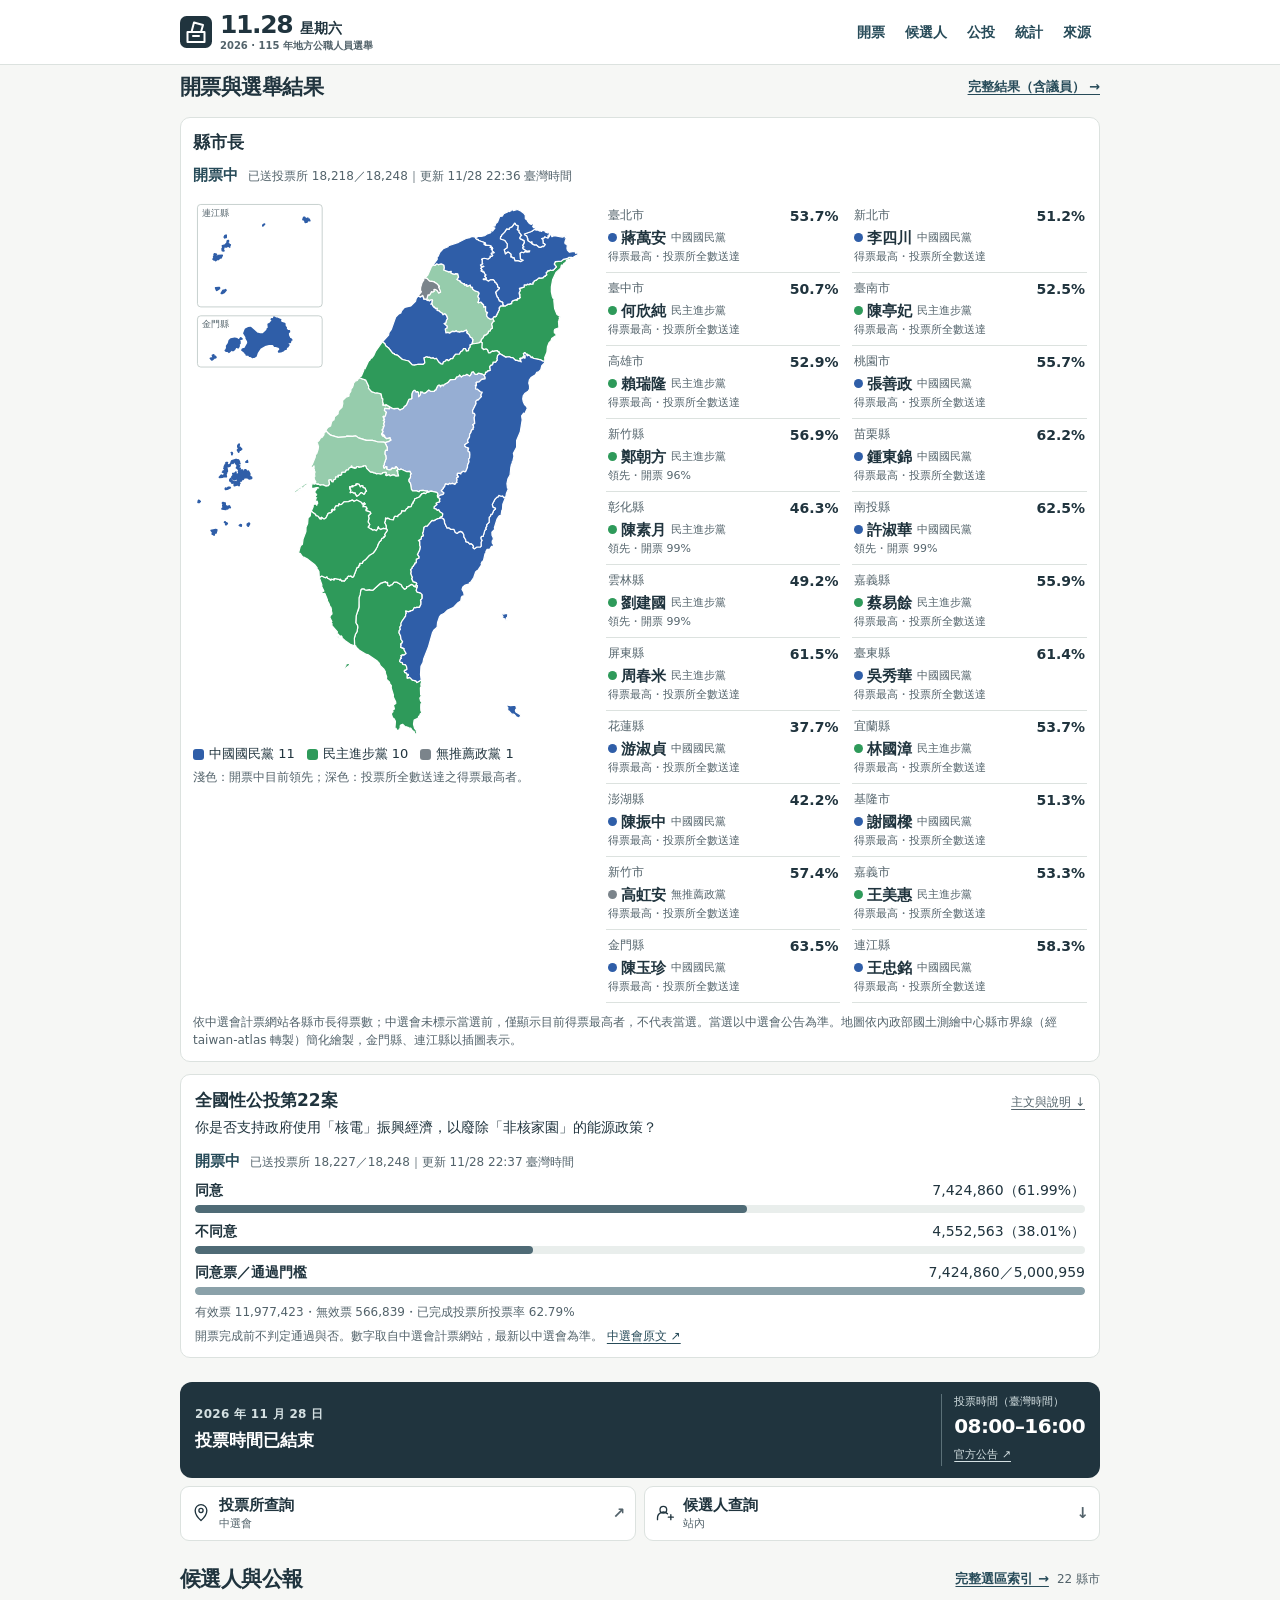
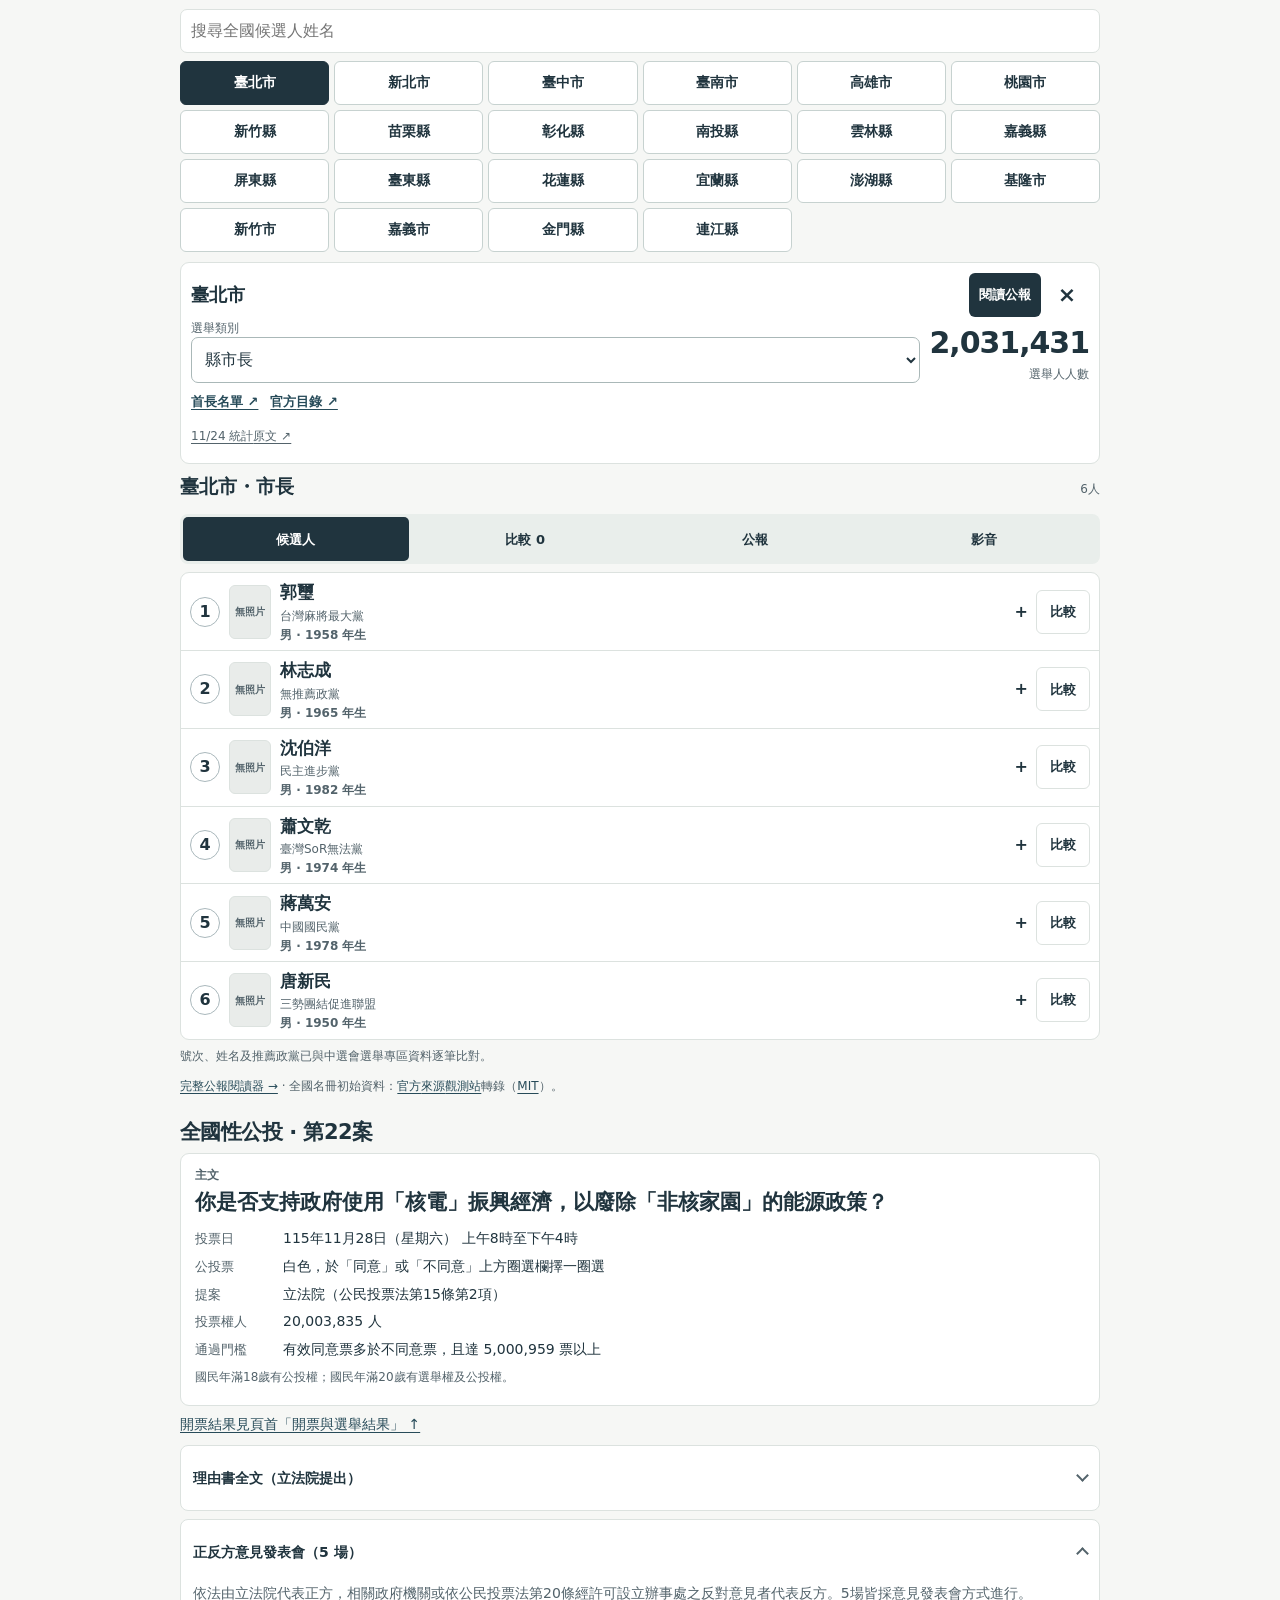
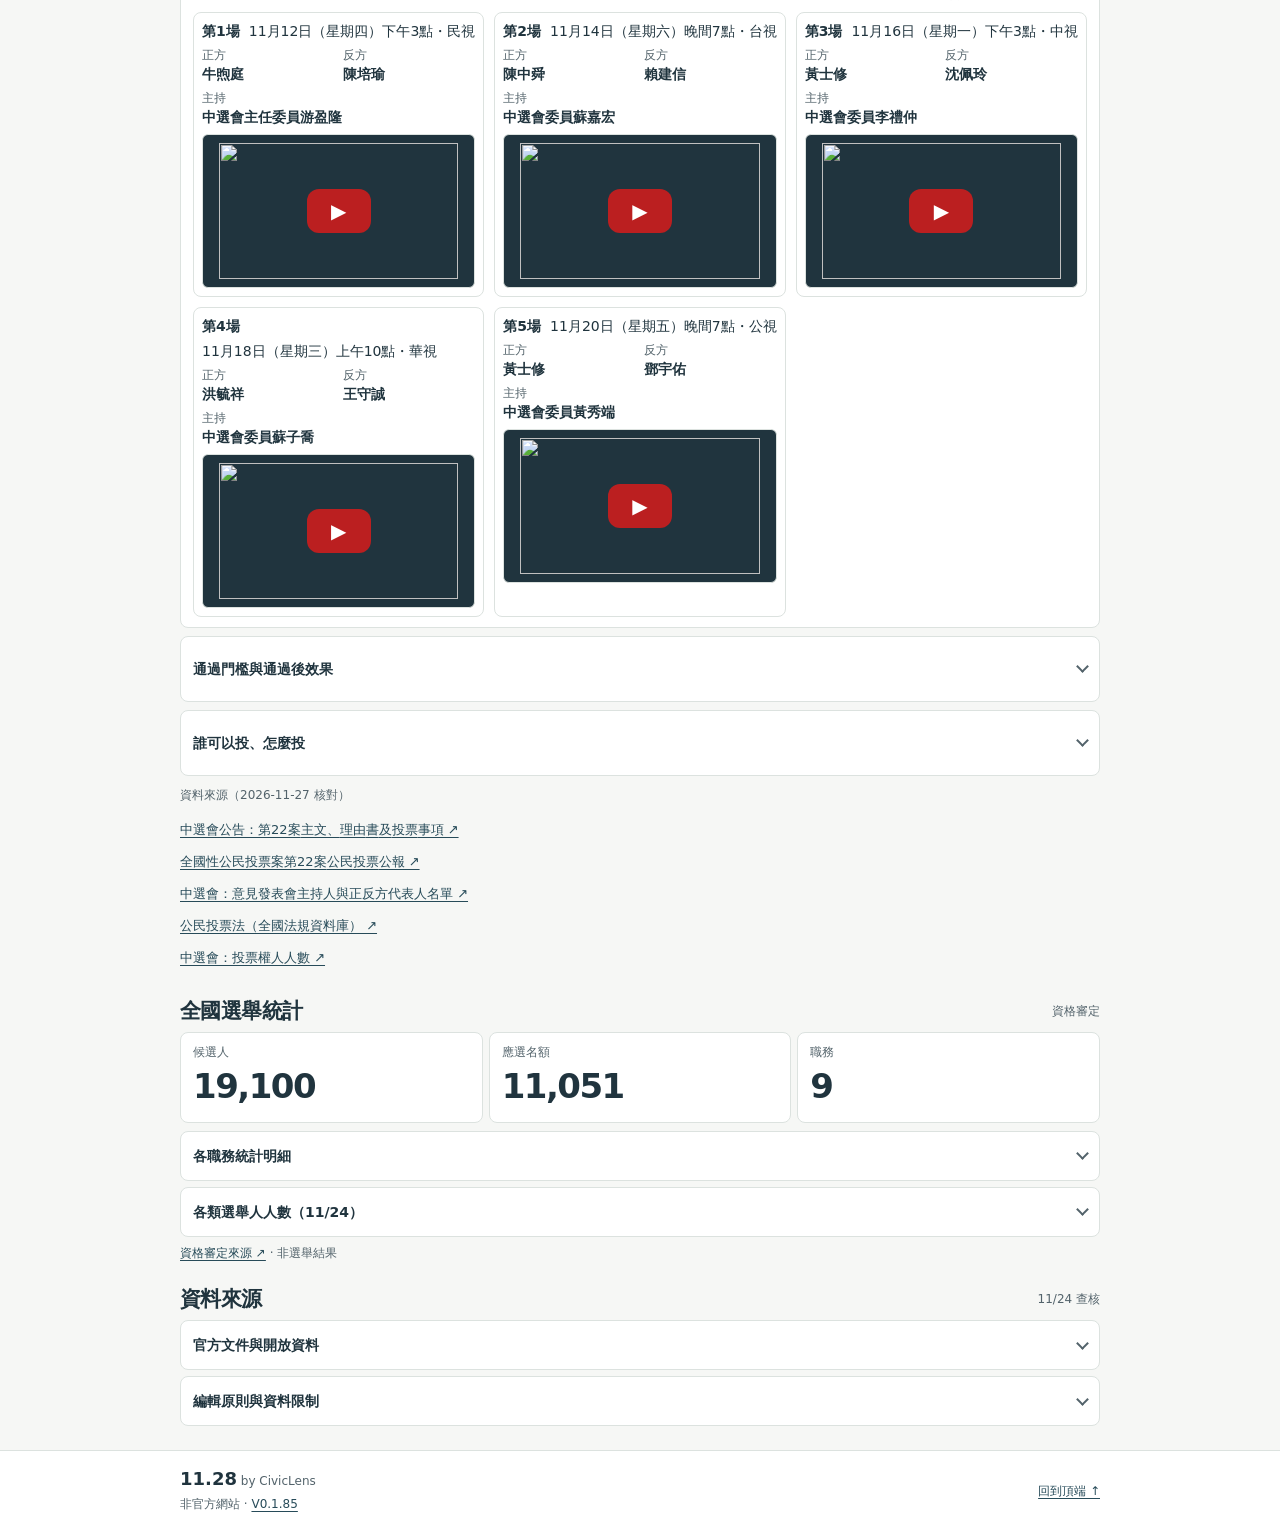
==== commit 112532de: "Keep county and township holes so enclaves are not painted over (V0.1.85) The county map kept only o" ====
--- a/index.html
+++ b/index.html
@@ -168,7 +168,7 @@
 @media(min-width:760px){.rm-grid{grid-template-columns:minmax(0,5fr) minmax(0,6fr);align-items:start}}
 .rm-map{margin:0}
 .rm-map svg{display:block;width:100%;max-width:420px;max-height:62vh;margin:0 auto}
-.rm-county{fill:#dfe5e3;stroke:#fff;stroke-width:.7;transition:opacity .15s}
+.rm-county{fill:#dfe5e3;fill-rule:evenodd;stroke:#fff;stroke-width:1.1;stroke-linejoin:round;transition:opacity .15s}
 .rm-map a:hover .rm-county,.rm-map a:focus .rm-county{opacity:.8;stroke:#1f2b31;stroke-width:1.2}
 .rm-inset{fill:none;stroke:#b9c4c1;stroke-width:.7}
 .rm-inset-label{font-size:8px;fill:var(--muted)}
@@ -204,7 +204,7 @@
 <section id="referendum"><div class="sectionhead"><h2>全國性公投 · 第22案</h2></div><div class="ref-main"><p class="eyebrow">主文</p><p class="ref-question"><span class="clause">你是否支持政府使用「核電」振興經濟，</span><span class="clause">以廢除「非核家園」的能源政策？</span></p><dl class="ref-facts"><div><dt>投票日</dt><dd>115年11月28日（星期六） 上午8時至下午4時</dd></div><div><dt>公投票</dt><dd><span class="clause">白色，</span><span class="clause">於「同意」或「不同意」上方圈選欄擇一圈選</span></dd></div><div><dt>提案</dt><dd>立法院（公民投票法第15條第2項）</dd></div><div><dt>投票權人</dt><dd>20,003,835 人</dd></div><div><dt>通過門檻</dt><dd><span class="clause">有效同意票多於不同意票，</span><span class="clause">且達 5,000,959 票以上</span></dd></div></dl><p class="small"><span class="clause">國民年滿18歲有公投權；</span><span class="clause">國民年滿20歲有選舉權及公投權。</span></p></div><p class="ref-tolive"><a href="#results">開票結果見頁首「開票與選舉結果」 ↑</a></p><details class="ref-block"><summary>理由書全文（立法院提出）</summary><div class="ref-reason"><p>世界正在快速改變。面對 AI 科技的爆發與淨零碳排的挑戰，台灣的電力政策不能再停留在過去的意識形態。這一次公投，不談政黨對立，而是要用國際官方的綠能標準、世界巨頭的遠見、科學的最新科技，以及壓倒性的全民意志，將既有的核電廠區升級為前瞻科技示範園區，為台灣找出最務實、最安全的能源大路。據此，提出公投案，交由全體公民投票決定，以展現公民社會之意志。</p><h3 class="ref-h">1.國際的進步趨勢：全球共推核能，科技與政經官方的共同共識</h3><p>能源政策必須與世界接軌。放眼國際，核能的定位早已被全球官方組織與頂尖腦袋徹底翻轉：</p><p class="ref-item">(1)聯合國、歐盟正式將核能視為綠能：在國際綠能標準的最高殿堂，歐盟已將核能納入《永續金融分類法》的綠能範疇；聯合國氣候變遷大會（COP）也多次重申核能是達成碳中和不可或缺的潔淨能源。核能，就是不折不扣的綠能。</p><p class="ref-item">(2)美國、日本、歐盟與聯合國大力推動「24/7CFE」：國際官方正全力倡導「24/7 全天候無碳能源（24/7Carbon-Free Energy）」計畫。世界各國意識到，風電與光電受限於氣候，無法做到一天 24 小時、一星期 7 天穩定供電，唯有將「核能」作為基載，搭配再生能源，才能真正實現全天候 100%的無碳電力。</p><p class="ref-item">(3)「台灣之光」輝達（NVIDIA）執行長黃仁勳公開指出：「AI 基礎設施需要龐大的能量支持，而韓國等國家之所以是發展 AI 工廠的理想地點，正是因為他們擁有領先全球的核能技術。」黃仁勳直言，強大的核能，就是繁榮 AI 產業與高科技製造業的關鍵基礎。</p><p class="ref-item">(4)科技巨擘馬斯克（Elon Musk）也多次強烈呼籲：「在現階段，關閉核電廠完全是『瘋狂且愚蠢（Total Madness）』的舉動。」為了因應電動車與 AI 的用電潮，他主張不僅不能停用核能，更應該重啟被政治原因關閉的核電廠。</p><p class="ref-item">(5)美國川普（Donald Trump）政府的國家戰略：為了確保美國在 AI 與先進製造業的絕對領先，川普政府已正式簽署行政命令，設定 25 年內將核能產量翻成四倍的國家目標，並砸下 175 億美元聯邦貸款，全面加速興建 10 座全新大型核反應爐。全球頂尖的微軟、亞馬遜、Google 等科技巨頭，也紛紛跳過傳統電網，直接與核電廠簽署長期供電合約。國際潮流已經證明：沒有核電，就沒有 AI 的未來。</p><h3 class="ref-h">2.民主的壓倒性民意：跨越黨派的社會新共識</h3><p>在民主台灣，政策應該由民意決定，而「重回核能」已經是台灣跨越黨派的壓倒性共識。根據「台灣勵志協會（TIA）」的最新民調，全台灣支持核四啟用的比例高達 79%！</p><p>這代表不分藍綠、不分立場，近八成的台灣人民都深刻意識到台灣不能缺電、電價不能暴漲。這場公投，正是將這股高達八成的龐大民主民意，轉化為實質政策的關鍵時刻。</p><h3 class="ref-h">3.科學的前瞻藍圖：一舉解決缺電、缺水、減碳難題</h3><p>配合公投通過後「提高核能占比」的目標，可利用新科技解決台灣的核心痛點：</p><p class="ref-item">(1)打造 AI 與半導體的獨立不中斷電網：在核四廠區興建新一代大型機組，或引進國際最先進的 SMR（小型模組化核反應爐）。直接作為 AI 算力中心與半導體高科技產業的「獨立、穩定、零碳基載電力」，科技業有專屬電源，就能徹底解決我國長年「南電北送」的電網調度與跳電難題。</p><p class="ref-item">(2)利用小型反應爐（SMR）特殊優勢根治台灣缺水困境：利用 SMR 特有的高效率、高熱能進行「海水淡化」，在北台灣建立穩定的備用水源，讓高耗水的高科技業與民生不再受極端氣候、旱災的威脅，徹底解決台灣水資源匱乏的困境。</p><p class="ref-item">(3)推動國際趨勢「核能產氫」，開闢 2050 淨零碳排全新賽道：將新一代核能技術與「碳捕獲與儲存（CCS）」技術深度結合，並大力推動國際最尖端的「核能產氫」技術。氫能是未來的潔淨能源，用核能乾淨、高效地製造氫氣，能讓台灣在 25 年內真正落實淨零排放。</p><h3 class="ref-h">4.順應國際、展現民意：授權立法院迎向科學</h3><p>「非核家園」在當年或許有其討論的時空背景，但在科學、民主與國際趨勢的檢驗下，它已經不再符合台灣今天的國家安全與經濟利益。</p><p>本公投案是順應國際科技潮流，也是展現台灣近八成的民主民意。我們要在國家重大政策上，正式打破「非核家園」的僵化束縛，用最強大的直接民意，要求政府調整國家發展方向，並全面授權立法院督促相關行政機關，落實核能推動政策與完備相關法制，明文確立「國家能源必須尊重大眾民意、不得再因特定政黨立場訂定非核政策」的科學原則。</p><p>綜上，提高核能占比以廢除非核家園的能源政策，應交由全民公投，共同決定，始符合民主憲政及國民主權之精神。爰依據公民投票法第 15 條第 2 項規定，由立法院就「你是否支持政府使用『核電』振興經濟，以廢除『非核家園』的能源政策？」之重大政策提出公投案，交由全體公民投票決定，以展現公民社會之意志。</p><p class="small">出處：<span class="nw">中選會115年8月28日公告</span><span class="nw">（中選務字第1153150284號）</span></p></div></details><details class="ref-block" open><summary>正反方意見發表會（5 場）</summary><p class="small"><span class="clause">依法由立法院代表正方，</span><span class="clause">相關政府機關或依公民投票法第20條經許可設立辦事處之反對意見者代表反方。</span><span class="clause">5場皆採意見發表會方式進行。</span></p><div class="ref-hearings"><article class="ref-hearing"><div class="ref-hmeta"><strong>第1場</strong><span>11月12日（星期四）下午3點・民視</span></div><dl class="ref-sides"><div><dt>正方</dt><dd>牛煦庭</dd></div><div><dt>反方</dt><dd>陳培瑜</dd></div><div><dt>主持</dt><dd>中選會主任委員游盈隆</dd></div></dl><div class="video-slot"><button type="button" class="video-play ref-play" data-video="-_5M7gAlFFM" data-title="全國性公民投票案第22案意見發表會第1場" aria-label="站內播放：第1場意見發表會"><img class="video-thumb" alt="" loading="lazy" decoding="async" referrerpolicy="no-referrer" src="https://i.ytimg.com/vi/-_5M7gAlFFM/mqdefault.jpg"><span class="video-play-icon" aria-hidden="true">▶</span></button></div></article><article class="ref-hearing"><div class="ref-hmeta"><strong>第2場</strong><span>11月14日（星期六）晚間7點・台視</span></div><dl class="ref-sides"><div><dt>正方</dt><dd>陳中舜</dd></div><div><dt>反方</dt><dd>賴建信</dd></div><div><dt>主持</dt><dd>中選會委員蘇嘉宏</dd></div></dl><div class="video-slot"><button type="button" class="video-play ref-play" data-video="guXroDxi-es" data-title="全國性公民投票案第22案意見發表會第2場" aria-label="站內播放：第2場意見發表會"><img class="video-thumb" alt="" loading="lazy" decoding="async" referrerpolicy="no-referrer" src="https://i.ytimg.com/vi/guXroDxi-es/mqdefault.jpg"><span class="video-play-icon" aria-hidden="true">▶</span></button></div></article><article class="ref-hearing"><div class="ref-hmeta"><strong>第3場</strong><span>11月16日（星期一）下午3點・中視</span></div><dl class="ref-sides"><div><dt>正方</dt><dd>黃士修</dd></div><div><dt>反方</dt><dd>沈佩玲</dd></div><div><dt>主持</dt><dd>中選會委員李禮仲</dd></div></dl><div class="video-slot"><button type="button" class="video-play ref-play" data-video="uz_lwCxcSiI" data-title="全國性公民投票案第22案意見發表會第3場" aria-label="站內播放：第3場意見發表會"><img class="video-thumb" alt="" loading="lazy" decoding="async" referrerpolicy="no-referrer" src="https://i.ytimg.com/vi/uz_lwCxcSiI/mqdefault.jpg"><span class="video-play-icon" aria-hidden="true">▶</span></button></div></article><article class="ref-hearing"><div class="ref-hmeta"><strong>第4場</strong><span>11月18日（星期三）上午10點・華視</span></div><dl class="ref-sides"><div><dt>正方</dt><dd>洪毓祥</dd></div><div><dt>反方</dt><dd>王守誠</dd></div><div><dt>主持</dt><dd>中選會委員蘇子喬</dd></div></dl><div class="video-slot"><button type="button" class="video-play ref-play" data-video="oIdriL8OZ9U" data-title="全國性公民投票案第22案意見發表會第4場" aria-label="站內播放：第4場意見發表會"><img class="video-thumb" alt="" loading="lazy" decoding="async" referrerpolicy="no-referrer" src="https://i.ytimg.com/vi/oIdriL8OZ9U/mqdefault.jpg"><span class="video-play-icon" aria-hidden="true">▶</span></button></div></article><article class="ref-hearing"><div class="ref-hmeta"><strong>第5場</strong><span>11月20日（星期五）晚間7點・公視</span></div><dl class="ref-sides"><div><dt>正方</dt><dd>黃士修</dd></div><div><dt>反方</dt><dd>鄧宇佑</dd></div><div><dt>主持</dt><dd>中選會委員黃秀端</dd></div></dl><div class="video-slot"><button type="button" class="video-play ref-play" data-video="zxICLMc8k7E" data-title="全國性公民投票案第22案意見發表會第5場" aria-label="站內播放：第5場意見發表會"><img class="video-thumb" alt="" loading="lazy" decoding="async" referrerpolicy="no-referrer" src="https://i.ytimg.com/vi/zxICLMc8k7E/mqdefault.jpg"><span class="video-play-icon" aria-hidden="true">▶</span></button></div></article></div></details><details class="ref-block"><summary>通過門檻與通過後效果</summary><p><strong>公民投票法第29條第1項</strong>：公民投票案投票結果，有效同意票數多於不同意票，且有效同意票達投票權人總額四分之一以上者，即為通過。有效同意票未多於不同意票，或有效同意票數不足前項規定數額者，均為不通過。</p><p>投票權人 20,003,835 人之四分之一為 5,000,958.75，故有效同意票須達 5,000,959 票以上。本站依中選會公告之投票權人數計算，實際以中選會公告為準。</p><p><strong>公民投票法第30條第1項第3款</strong>：有關重大政策者，應由總統或權責機關為實現該公民投票案內容之必要處置。</p></details><details class="ref-block"><summary>誰可以投、怎麼投</summary><h3 class="ref-h">投票權人資格</h3><p>中華民國國民，年滿18歲，即民國97年11月28日以前（包括當日）出生，現在中華民國繼續居住6個月以上，即於民國115年5月28日以前（包括當日）遷入設有戶籍，至民國115年11月27日繼續居住，未受監護宣告者，為全國性公民投票案第22案之投票權人。</p><h3 class="ref-h">投票地點與攜帶證件</h3><p>投票地點：直轄市、縣（市）選舉委員會公告之各投票所。投票時須攜帶本人國民身分證、印章及投票通知單；如未攜帶投票通知單，務請記住投票通知單上之名冊號次，於領票時告知發票管理員。國民身分證如有遺失，請於投票日前至戶籍地戶政事務所申請補發（投票當日，戶政事務所不受理換補發國民身分證）。</p><h3 class="ref-h">投票流程</h3><ol class="ref-steps"><li><strong>確認身分</strong>核對身分與確認投票所。請勿攜帶行動電話或具攝影功能之器材進入投票所，但已關閉電源之行動裝置，不在此限。</li><li><strong>領取選舉票</strong>提供國民身分證與印章，經核對身分後，蓋章並領取選舉票。若沒有攜帶印章，得以簽名代替，若無法簽名者，得以按指印代替。</li><li><strong>領取公投票</strong>提供國民身分證與印章，經核對身分後，蓋章並領取公投票。若沒有攜帶印章，得以簽名代替，若無法簽名者，得以按指印代替。</li><li><strong>圈票</strong>進入圈票處內，使用圈選工具圈選。</li><li><strong>投入票匭</strong>將選舉票及公投票對折後，投入對應的票匭中。</li><li><strong>完成投票</strong>完成投票後不得再次進入投票所。</li></ol><h3 class="ref-h">公投票式樣與圈選</h3><div class="ref-ballot-row"><figure class="ref-ballot"><div class="rb" aria-hidden="true"><div class="rb-box"></div><div class="rb-box"></div><div class="rb-opt">同意</div><div class="rb-opt">不同意</div><div class="rb-no">22</div><div class="rb-q">你是否支持政府使用「核電」振興經濟，以廢除「非核家園」的能源政策？</div></div><figcaption class="small">公投票白色。使用選舉委員會製備之圈選工具，於「同意」或「不同意」上方圈選欄擇一圈蓋（依公投公報第五項式樣簡化重繪）。</figcaption></figure><div><p class="ref-label">下列情形之一者，公投票無效：</p><ul class="profile-list"><li>不用選舉委員會製發之公投票。</li><li>同時圈選同意及不同意。</li><li>所圈位置不能辨別為同意或不同意。</li><li>圈後加以塗改。</li><li>簽名、蓋章、按指印、加入任何文字或符號。</li><li>將公投票撕破致不完整。</li><li>將公投票污染致不能辨別所圈選為同意或不同意。</li><li>不加圈完全空白。</li><li>不用選舉委員會製備之圈選工具。</li></ul></div></div><h3 class="ref-h">投票所內注意事項</h3><ul class="profile-list"><li>投票權人應於規定之投票時間內到投票所投票；逾時不得進入投票所。但已於規定時間內到達投票所尚未投票者，仍可投票。</li><li>投票權人及依規定陪同之家屬或陪同之人請勿攜帶行動電話或其他具攝影功能之器材進入投票所，如有攜帶行動電話或其他具攝影功能之器材者，請投票權人或其陪同之家屬或陪同之人將行動電話或具攝影功能之器材暫請他人代管或交由投票所工作人員（查驗國民身分證管理員）代為保管（但已關閉電源之行動裝置，不在此限）。</li><li>投票權人在投票時，如有下列情事之一，經投票所主任管理員會同主任監察員令其退出，而不退出者，依公民投票法第43條規定，處2年以下有期徒刑、拘役或科新臺幣20萬元以下罰金。<ol class="ref-sub"><li>穿著佩帶具有公民投票相關文字、符號或圖像之貼紙、服飾或其他物品、在場喧嚷或干擾、勸誘他人投票或不投票，不服制止。</li><li>攜帶武器或危險物品入場。</li><li>有其他不正當行為，不服制止。</li></ol></li><li>投票權人領得公投票後，應立即使用選舉委員會製備之圈選工具，自行於「同意」或「不同意」上方圈選欄圈蓋，並將公投票摺疊投入票匭，不得逗留或將公投票攜出投票所。如將公投票攜出投票所，依公民投票法第41條規定，處1年以下有期徒刑、拘役或科新臺幣1萬5千元以下罰金。</li></ul><h3 class="ref-h">罰則摘錄</h3><ul class="profile-list"><li><strong>公民投票法第42條</strong>：在投票所四周30公尺內喧嚷、干擾或勸誘他人投票或不投票，經警衛人員制止後仍繼續為之者，處1年以下有期徒刑、拘役或科新臺幣1萬5千元以下罰金。</li><li><strong>公民投票法第44條</strong>：將公投票或選舉票以外之物投入票匭，或故意撕毀領得之公投票者，處新臺幣5千元以上5萬元以下罰鍰。</li><li><strong>刑法第143條</strong>：有投票權之人，要求、期約或收受賄賂或其他不正利益，而許以不行使其投票權或為一定之行使者，處3年以下有期徒刑，得併科30萬元以下罰金。</li></ul><p class="small">以上摘錄與投票權人直接相關之條文；公投公報第七項另摘錄公民投票法第5章及刑法分則第6章（妨害投票罪）其他條文。</p></details><div class="ref-sources"><p class="small">資料來源（2026-11-27 核對）</p><ul><li><a href="https://web.cec.gov.tw/central/article/64314" target="_blank" rel="noopener noreferrer">中選會公告：第22案主文、理由書及投票事項 ↗</a></li><li><a href="https://bulletin.cec.gov.tw/02%E5%85%AC%E6%B0%91%E6%8A%95%E7%A5%A8%E5%85%AC%E5%A0%B1/%E5%85%A8%E5%9C%8B%E6%80%A7%E5%85%AC%E6%B0%91%E6%8A%95%E7%A5%A8/115%E7%AC%AC22%E6%A1%88/%E7%B4%99%E6%9C%AC%E5%85%AC%E5%A0%B1/%E5%85%A8%E5%9C%8B%E6%80%A7%E5%85%AC%E6%B0%91%E6%8A%95%E7%A5%A8%E6%A1%88%E7%AC%AC22%E6%A1%88%E5%85%AC%E6%B0%91%E6%8A%95%E7%A5%A8%E5%85%AC%E5%A0%B1.pdf" target="_blank" rel="noopener noreferrer">全國性公民投票案第22案公民投票公報 ↗</a></li><li><a href="https://web.cec.gov.tw/central/article/65455" target="_blank" rel="noopener noreferrer">中選會：意見發表會主持人與正反方代表人名單 ↗</a></li><li><a href="https://law.moj.gov.tw/LawClass/LawAll.aspx?pcode=D0020050" target="_blank" rel="noopener noreferrer">公民投票法（全國法規資料庫） ↗</a></li><li><a href="https://web.cec.gov.tw/central/article/66267" target="_blank" rel="noopener noreferrer">中選會：投票權人人數 ↗</a></li></ul></div></section>
 <section id="statistics"><div class="sectionhead"><h2>全國選舉統計</h2><span class="tag">資格審定</span></div><div class="metrics"><div><span>候選人</span><strong>19,100</strong></div><div><span>應選名額</span><strong>11,051</strong></div><div><span>職務</span><strong>9</strong></div></div><details class="stats-details"><summary>各職務統計明細</summary><div class="tablewrap" tabindex="0" role="region" aria-label="各職務統計，可橫向捲動"><table><caption>單位：人</caption><thead><tr><th scope="col">職務</th><th scope="col">名額</th><th scope="col">登記</th><th scope="col">候選人</th></tr></thead><tbody><tr><th scope="row">直轄市長</th><td>6</td><td>23</td><td>23</td></tr><tr><th scope="row">直轄市議員</th><td>381</td><td>610</td><td>605</td></tr><tr><th scope="row">縣（市）長</th><td>16</td><td>58</td><td>58</td></tr><tr><th scope="row">縣（市）議員</th><td>538</td><td>892</td><td>888</td></tr><tr><th scope="row">鄉（鎮、市）長</th><td>198</td><td>465</td><td>460</td></tr><tr><th scope="row">鄉（鎮、市）民代表</th><td>2,076</td><td>3,437</td><td>3,387</td></tr><tr><th scope="row">直轄市山地原住民區長</th><td>6</td><td>16</td><td>15</td></tr><tr><th scope="row">直轄市山地原住民區民代表</th><td>50</td><td>94</td><td>92</td></tr><tr><th scope="row">村（里）長</th><td>7,780</td><td>14,100</td><td>13,572</td></tr></tbody><tfoot><tr><th scope="row">合計</th><td>11,051</td><td>19,695</td><td>19,100</td></tr></tfoot></table></div></details><details class="stats-details"><summary>各類選舉人人數（11/24）</summary><div class="national-electors"><div><span>直轄市長／縣（市）長</span><strong>19,576,028</strong></div><div><span>直轄市議員／縣（市）議員</span><strong>19,486,232</strong></div><div><span>鄉（鎮、市）長／山地原住民區長</span><strong>5,043,956</strong></div><div><span>鄉（鎮、市）民代表／山地原住民區民代表</span><strong>5,038,121</strong></div><div><span>村（里）長</span><strong>19,439,382</strong></div><div><span>全國性公投第22案</span><strong>20,003,835</strong></div></div><p class="small">各類資格不同，人數不可相加。<a href="https://web.cec.gov.tw/central/article/66267">中選會原文 ↗</a></p></details><p class="small"><a href="https://info.cec.gov.tw/vote2026/article/content/?target=%2Farticle%2FA0096">資格審定來源 ↗</a> · 非選舉結果</p></section>
 <section id="sources"><div class="sectionhead"><h2>資料來源</h2><span class="tag">11/24 查核</span></div><details><summary>官方文件與開放資料</summary><div class="source-list"><article class="source"><div><span class="eyebrow">中央選舉委員會 · 官方專區</span><h3>2026 地方選舉專區</h3><p>選務說明、候選人與投開票所查詢入口。</p></div><a href="https://info.cec.gov.tw/vote2026/" target="_blank" rel="noopener noreferrer">原始來源 ↗</a></article><article class="source"><div><span class="eyebrow">中央選舉委員會 · 原始公報</span><h3>115 年電子選舉公報</h3><p>22 縣市公報目錄；公報內候選人自述不等同獨立查證。</p></div><a href="https://eebulletin.cec.gov.tw/?dir=115" target="_blank" rel="noopener noreferrer">原始來源 ↗</a></article><article class="source"><div><span class="eyebrow">中央選舉委員會 · 官方統計與說明</span><h3>競選活動期間相關注意事項答客問</h3><p>本版九種職務的名額、登記人數及候選人數，以及選舉期間規範的來源。</p></div><a href="https://info.cec.gov.tw/vote2026/article/content/?target=%2Farticle%2FA0096" target="_blank" rel="noopener noreferrer">原始來源 ↗</a></article><article class="source"><div><span class="eyebrow">中央選舉委員會 · 歷史資料</span><h3>選舉資料庫</h3><p>歷屆公職選舉結果及統計。</p></div><a href="https://db.cec.gov.tw/ElecTable/" target="_blank" rel="noopener noreferrer">原始來源 ↗</a></article><article class="source"><div><span class="eyebrow">法務部 · 法規</span><h3>公職人員選舉罷免法</h3><p>相關法規原文，尤其第 53、56 條。</p></div><a href="https://law.moj.gov.tw/LawClass/LawAll.aspx?pcode=D0020010" target="_blank" rel="noopener noreferrer">原始來源 ↗</a></article></div><div class="resource-links"><a href="https://web.cec.gov.tw/central/article/66267">選舉人統計 ↗</a><a href="data/electors.json" download>縣市統計 JSON</a><a href="data/election.json" download>公報索引 JSON</a><a href="docs/METHODOLOGY.md">研究方法</a><a href="docs/THIRD_PARTY.md">民間資料及圖片授權</a><a href="https://data.gov.tw/dataset/7442">官方縣市界線圖資 ↗</a></div></details><details id="principles"><summary>編輯原則與資料限制</summary><p>非政府官方網站；不提供投票推薦、民調或候選人評分。所有候選人適用相同收錄標準。候選人自述不等於獨立查證。資料缺漏不代表沒有紀錄。尚未完成獨立治理、法律及無障礙稽核。</p><p><a href="docs/EDITORIAL.md">完整規範</a> · <a href="docs/ROADMAP.md">開發路線</a> · <a href="https://github.com/EugeneYip/civiclens/issues">回報問題</a>（勿公開個資）</p></details></section></main>
-<footer><div class="shell footer"><div><strong>11.28</strong> <span>by CivicLens</span><p>非官方網站 · <a href="CHANGELOG.md">V0.1.84</a></p></div><a href="#main">回到頂端 ↑</a></div></footer><script type="application/json" id="chief-sources">{"臺北市":"https://web.cec.gov.tw/mect/article/65738","新北市":"https://web.cec.gov.tw/api/file/0a75b59d-00ba-4a78-aabb-d3f8e0c95cb5.pdf","臺中市":"https://web.cec.gov.tw/tcec/article/65768","臺南市":"https://web.cec.gov.tw/api/file/ed07c0a6-13c6-421d-98c0-9aae2178dcc8.pdf","高雄市":"https://web.cec.gov.tw/api/file/b18b321c-76a2-43af-aae7-e985402e7300.pdf","桃園市":"https://web.cec.gov.tw/tyec/article/65650","新竹縣":"https://web.cec.gov.tw/api/file/2502d1d2-d378-4bae-bbf9-495a06538c47.pdf","苗栗縣":"https://web.cec.gov.tw/mlec/article/65833","彰化縣":"https://web.cec.gov.tw/chec/article/65918","南投縣":"https://web.cec.gov.tw/api/file/ef5a8934-5b17-494b-8e72-c78422626a38.pdf","雲林縣":"https://web.cec.gov.tw/ylec/article/65940","嘉義縣":"https://web.cec.gov.tw/api/file/b1af0063-56aa-44a1-8348-071e3d97b26b.pdf","屏東縣":"https://web.cec.gov.tw/ptec/article/65862","臺東縣":"https://web.cec.gov.tw/ttec/article/65902","花蓮縣":"https://web.cec.gov.tw/hlec/article/65967","宜蘭縣":"https://web.cec.gov.tw/ilec/article/65987","澎湖縣":"https://web.cec.gov.tw/phec/article/65985","基隆市":"https://web.cec.gov.tw/api/file/c6347f6a-b81d-417d-a6b6-ad0b1e7e662f.pdf","新竹市":"https://web.cec.gov.tw/hcec/article/65915","嘉義市":"https://web.cec.gov.tw/api/file/7776fb6c-7d6c-49c6-9528-8b8dee9f5d2d.pdf","金門縣":"https://web.cec.gov.tw/kmec/article/65962","連江縣":"https://web.cec.gov.tw/lcec/article/66010"}</script><script type="application/json" id="elector-data">{"published_on":"2026-11-24","timezone":"Asia/Taipei","source_url":"https://web.cec.gov.tw/central/article/66267","local_pdf":"https://web.cec.gov.tw/api/file/8998d12c-82f2-4711-92db-1b49c895be2a.pdf","referendum_pdf":"https://web.cec.gov.tw/api/file/bc81d816-ce36-4140-b1a3-3f88cf6d7adc.pdf","labels":["直轄市長／縣（市）長","直轄市議員／縣（市）議員","鄉（鎮、市）長／山地原住民區長","鄉（鎮、市）民代表／山地原住民區民代表","村（里）長","全國性公投第22案"],"totals":[19576028,19486232,5043956,5038121,19439382,20003835],"counties":{"臺北市":[2031431,2026809,0,0,2015296,2072492],"新北市":[3434625,3381196,5016,5015,3407741,3509429],"桃園市":[1943537,1937935,10505,10501,1926053,1993309],"臺中市":[2376502,2368839,8955,8955,2357013,2431916],"臺南市":[1568248,1564523,0,0,1558477,1599159],"高雄市":[2307917,2300909,7345,7344,2290858,2352968],"新竹縣":[479908,479090,478966,478359,477586,493509],"苗栗縣":[446401,445957,445616,445017,444427,456652],"彰化縣":[1013875,1012947,1012077,1011166,1009078,1035570],"南投縣":[400204,399972,399779,399370,398892,408254],"雲林縣":[551747,551257,550966,550524,549959,563263],"嘉義縣":[413028,412830,412641,412483,409254,420411],"屏東縣":[670027,669392,668859,668326,667508,682412],"宜蘭縣":[380310,379128,378701,378086,377490,388314],"花蓮縣":[264472,264009,263581,263275,262734,270026],"臺東縣":[176528,176358,176277,175157,175777,180320],"澎湖縣":[92310,92166,92117,91988,91763,94884],"金門縣":[121150,121059,120893,120893,120713,124271],"連江縣":[11679,11667,11662,11662,11633,12078],"基隆市":[310951,310247,0,0,309183,317140],"新竹市":[363638,362679,0,0,361546,374369],"嘉義市":[217540,217263,0,0,216401,223089]}}</script><script>'use strict';
+<footer><div class="shell footer"><div><strong>11.28</strong> <span>by CivicLens</span><p>非官方網站 · <a href="CHANGELOG.md">V0.1.85</a></p></div><a href="#main">回到頂端 ↑</a></div></footer><script type="application/json" id="chief-sources">{"臺北市":"https://web.cec.gov.tw/mect/article/65738","新北市":"https://web.cec.gov.tw/api/file/0a75b59d-00ba-4a78-aabb-d3f8e0c95cb5.pdf","臺中市":"https://web.cec.gov.tw/tcec/article/65768","臺南市":"https://web.cec.gov.tw/api/file/ed07c0a6-13c6-421d-98c0-9aae2178dcc8.pdf","高雄市":"https://web.cec.gov.tw/api/file/b18b321c-76a2-43af-aae7-e985402e7300.pdf","桃園市":"https://web.cec.gov.tw/tyec/article/65650","新竹縣":"https://web.cec.gov.tw/api/file/2502d1d2-d378-4bae-bbf9-495a06538c47.pdf","苗栗縣":"https://web.cec.gov.tw/mlec/article/65833","彰化縣":"https://web.cec.gov.tw/chec/article/65918","南投縣":"https://web.cec.gov.tw/api/file/ef5a8934-5b17-494b-8e72-c78422626a38.pdf","雲林縣":"https://web.cec.gov.tw/ylec/article/65940","嘉義縣":"https://web.cec.gov.tw/api/file/b1af0063-56aa-44a1-8348-071e3d97b26b.pdf","屏東縣":"https://web.cec.gov.tw/ptec/article/65862","臺東縣":"https://web.cec.gov.tw/ttec/article/65902","花蓮縣":"https://web.cec.gov.tw/hlec/article/65967","宜蘭縣":"https://web.cec.gov.tw/ilec/article/65987","澎湖縣":"https://web.cec.gov.tw/phec/article/65985","基隆市":"https://web.cec.gov.tw/api/file/c6347f6a-b81d-417d-a6b6-ad0b1e7e662f.pdf","新竹市":"https://web.cec.gov.tw/hcec/article/65915","嘉義市":"https://web.cec.gov.tw/api/file/7776fb6c-7d6c-49c6-9528-8b8dee9f5d2d.pdf","金門縣":"https://web.cec.gov.tw/kmec/article/65962","連江縣":"https://web.cec.gov.tw/lcec/article/66010"}</script><script type="application/json" id="elector-data">{"published_on":"2026-11-24","timezone":"Asia/Taipei","source_url":"https://web.cec.gov.tw/central/article/66267","local_pdf":"https://web.cec.gov.tw/api/file/8998d12c-82f2-4711-92db-1b49c895be2a.pdf","referendum_pdf":"https://web.cec.gov.tw/api/file/bc81d816-ce36-4140-b1a3-3f88cf6d7adc.pdf","labels":["直轄市長／縣（市）長","直轄市議員／縣（市）議員","鄉（鎮、市）長／山地原住民區長","鄉（鎮、市）民代表／山地原住民區民代表","村（里）長","全國性公投第22案"],"totals":[19576028,19486232,5043956,5038121,19439382,20003835],"counties":{"臺北市":[2031431,2026809,0,0,2015296,2072492],"新北市":[3434625,3381196,5016,5015,3407741,3509429],"桃園市":[1943537,1937935,10505,10501,1926053,1993309],"臺中市":[2376502,2368839,8955,8955,2357013,2431916],"臺南市":[1568248,1564523,0,0,1558477,1599159],"高雄市":[2307917,2300909,7345,7344,2290858,2352968],"新竹縣":[479908,479090,478966,478359,477586,493509],"苗栗縣":[446401,445957,445616,445017,444427,456652],"彰化縣":[1013875,1012947,1012077,1011166,1009078,1035570],"南投縣":[400204,399972,399779,399370,398892,408254],"雲林縣":[551747,551257,550966,550524,549959,563263],"嘉義縣":[413028,412830,412641,412483,409254,420411],"屏東縣":[670027,669392,668859,668326,667508,682412],"宜蘭縣":[380310,379128,378701,378086,377490,388314],"花蓮縣":[264472,264009,263581,263275,262734,270026],"臺東縣":[176528,176358,176277,175157,175777,180320],"澎湖縣":[92310,92166,92117,91988,91763,94884],"金門縣":[121150,121059,120893,120893,120713,124271],"連江縣":[11679,11667,11662,11662,11633,12078],"基隆市":[310951,310247,0,0,309183,317140],"新竹市":[363638,362679,0,0,361546,374369],"嘉義市":[217540,217263,0,0,216401,223089]}}</script><script>'use strict';
 // Date boundary, opening and closing in Taiwan, independent of browser timezone.
 const electionMidnight=Date.parse('2026-11-28T00:00:00+08:00'), electionOpen=Date.parse('2026-11-28T08:00:00+08:00'), electionClose=Date.parse('2026-11-28T16:00:00+08:00');
 function countdownState(now){
@@ -327,4 +327,4 @@
   }
   if(document.readyState==="loading")document.addEventListener("DOMContentLoaded",start);else start();
 })();
-</script><script src="scripts/explorer.js?v=0.1.84" defer></script></body></html>
+</script><script src="scripts/explorer.js?v=0.1.85" defer></script></body></html>
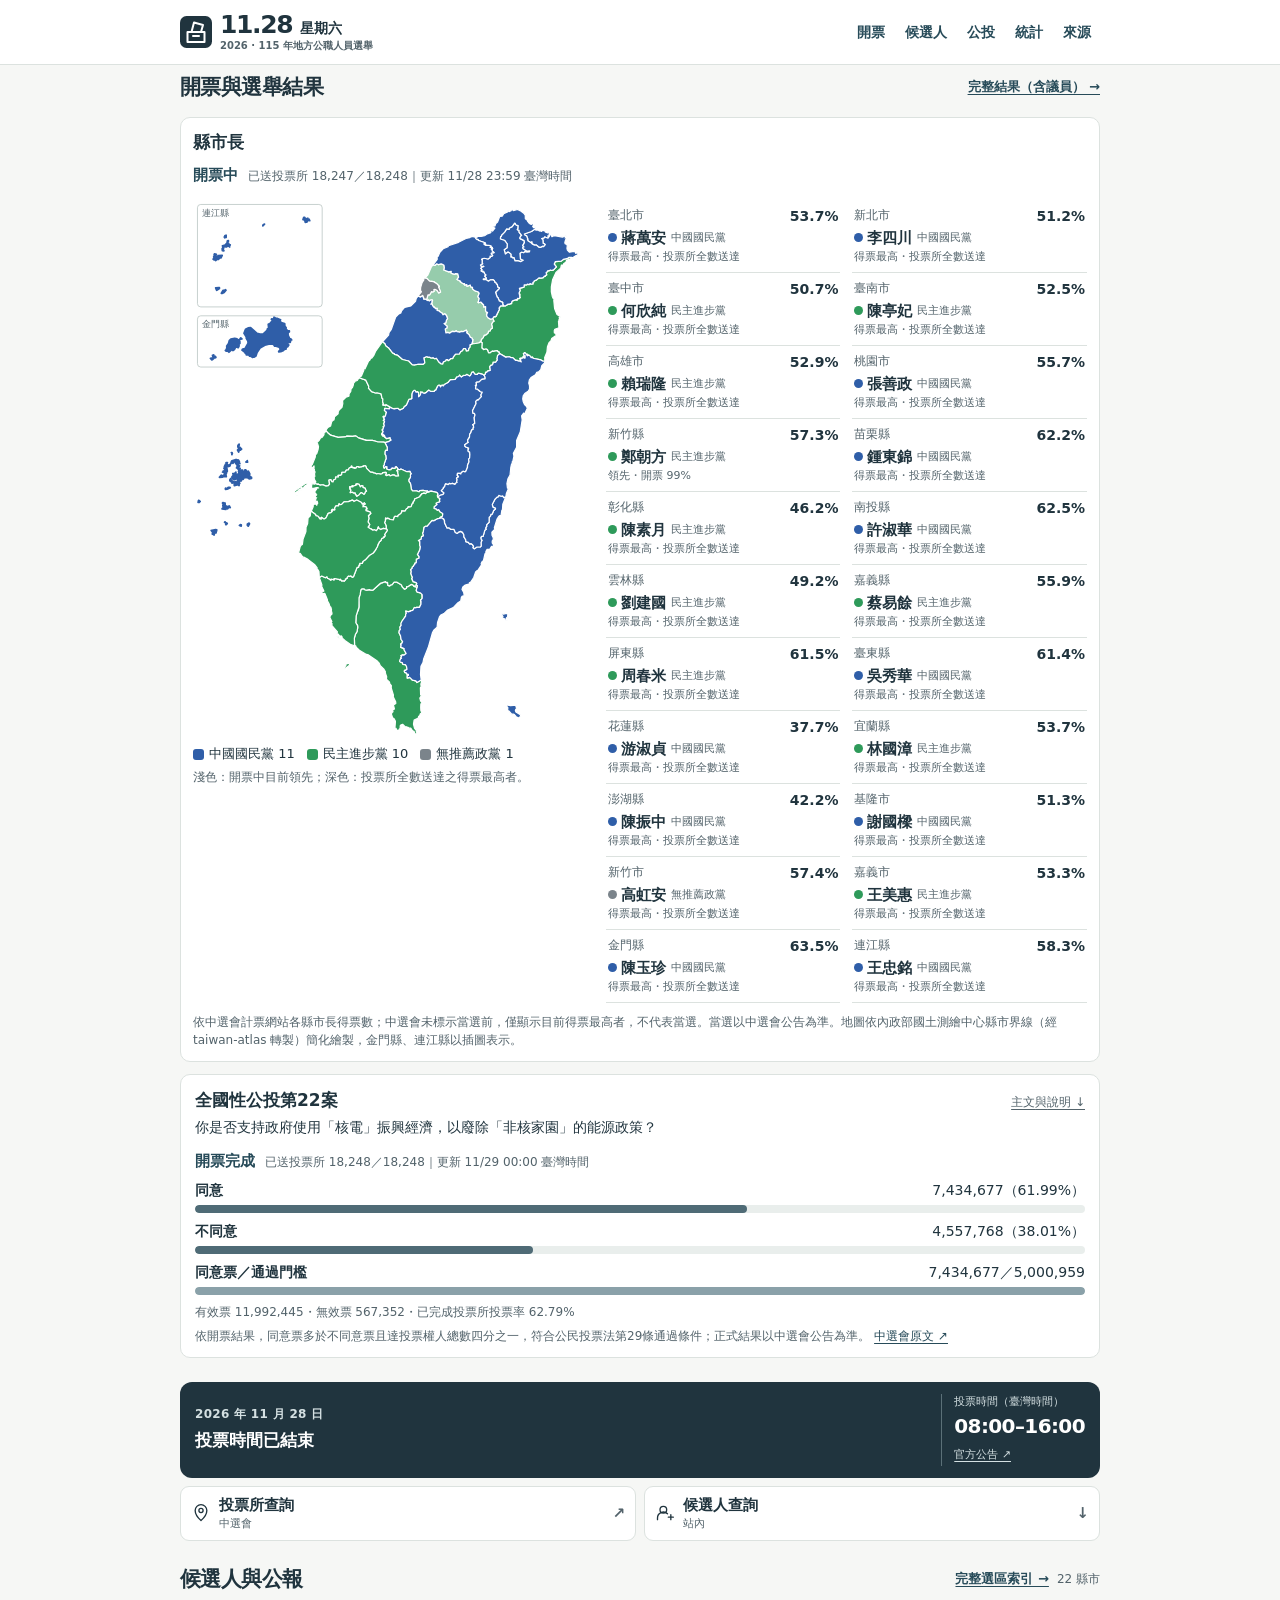
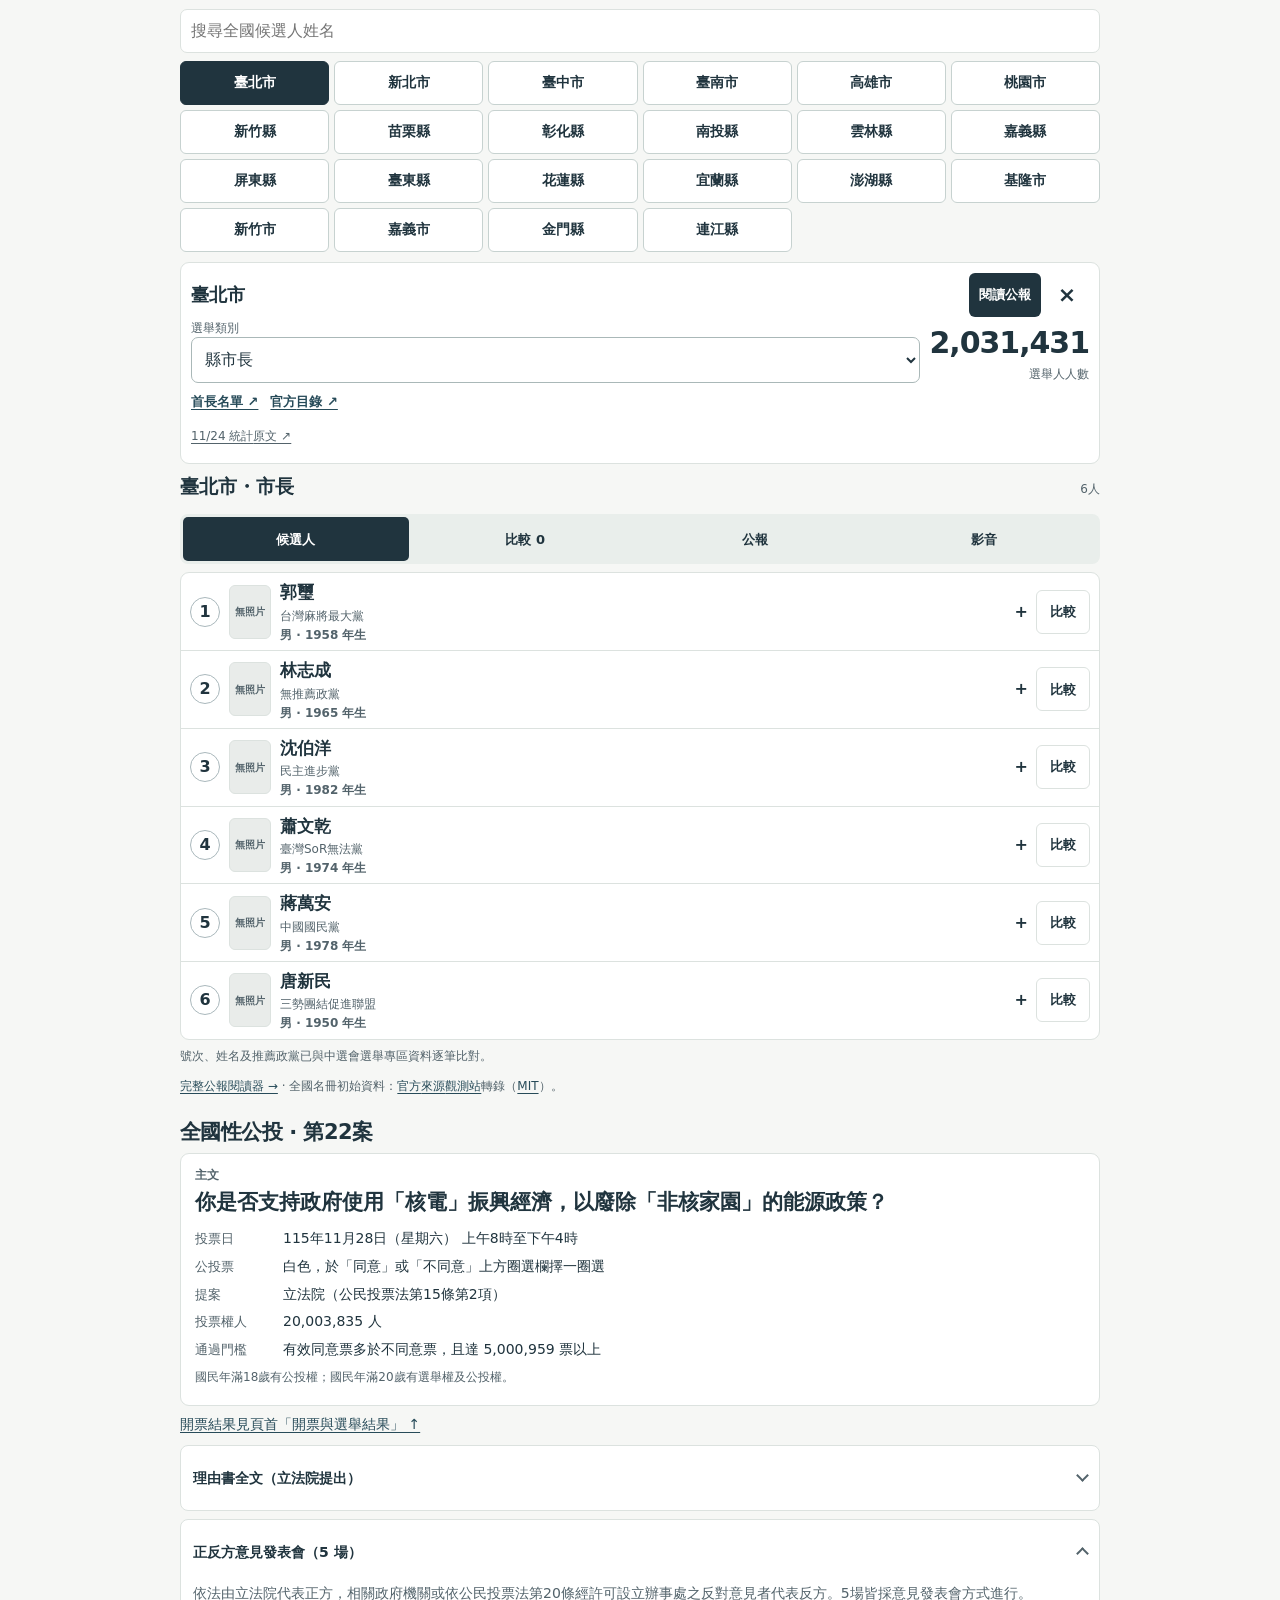
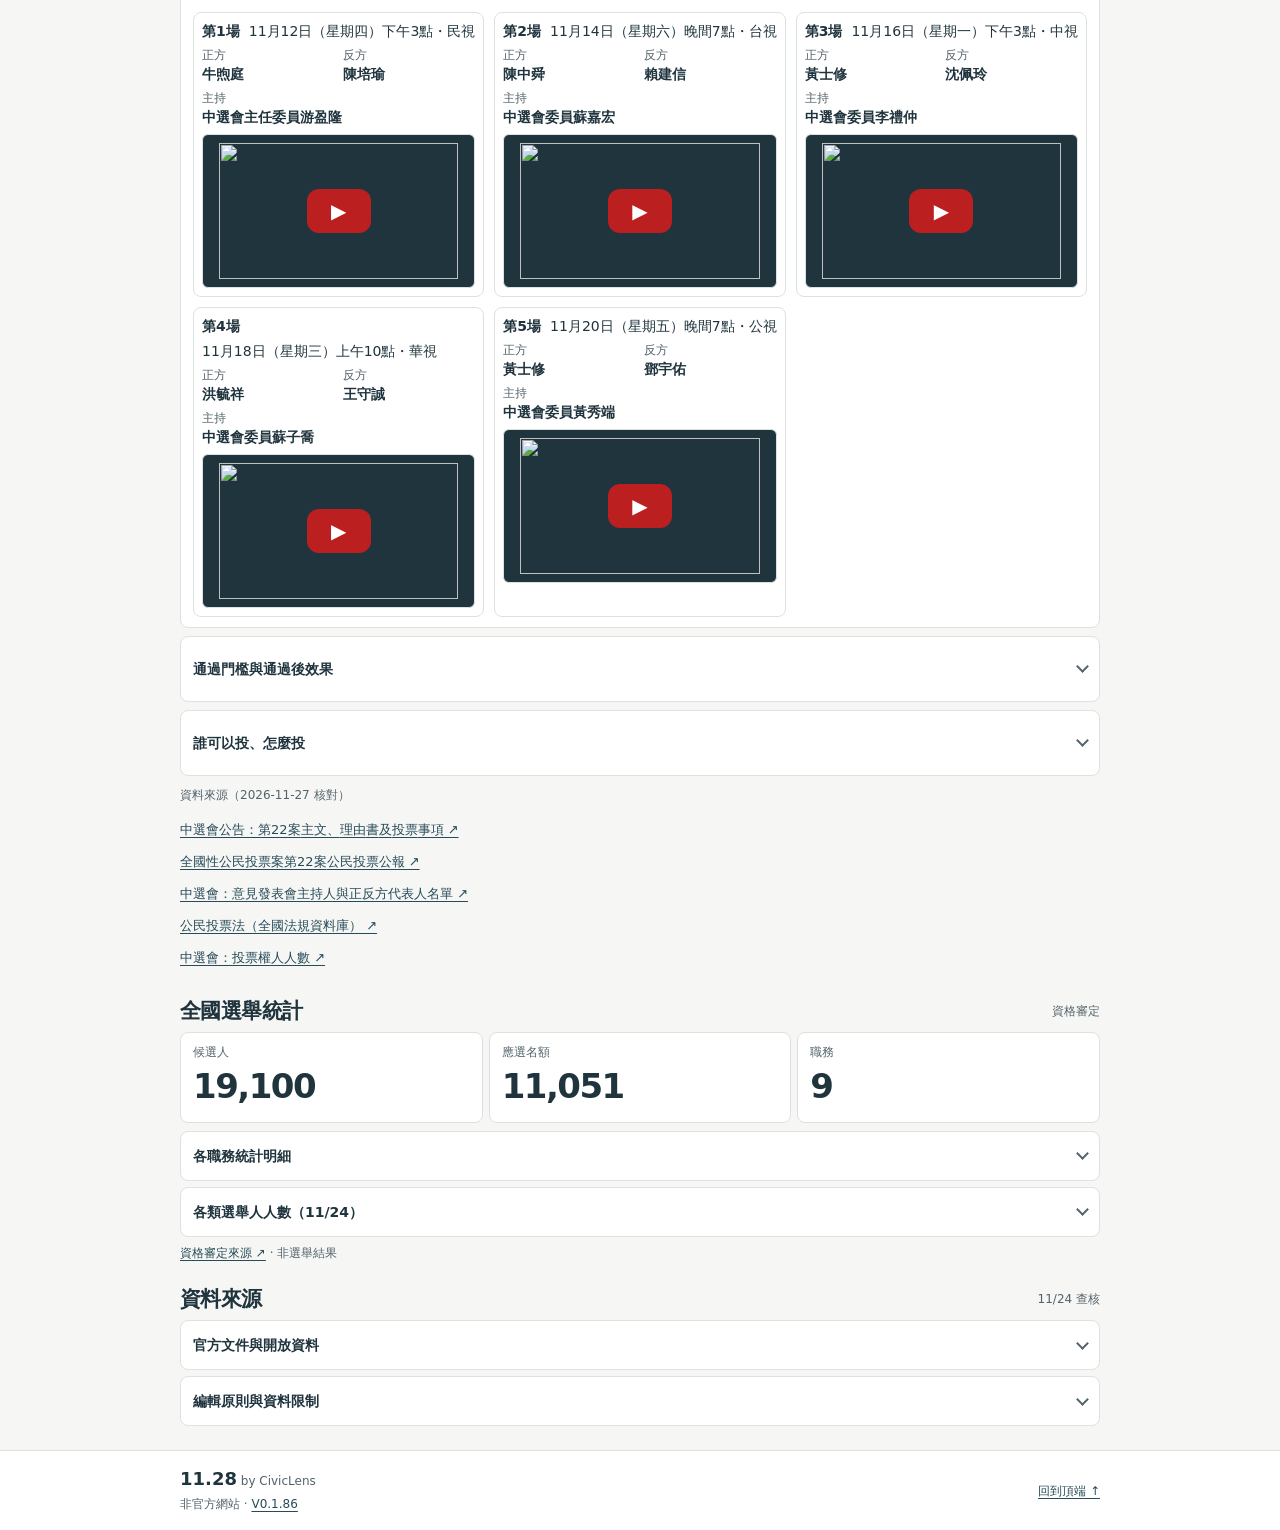
==== commit 20f852c6: "Record the full election operating playbook and persist the tools (V0.1.86) - docs/ELECTION_PLAYBOOK" ====
--- a/index.html
+++ b/index.html
@@ -204,7 +204,7 @@
 <section id="referendum"><div class="sectionhead"><h2>全國性公投 · 第22案</h2></div><div class="ref-main"><p class="eyebrow">主文</p><p class="ref-question"><span class="clause">你是否支持政府使用「核電」振興經濟，</span><span class="clause">以廢除「非核家園」的能源政策？</span></p><dl class="ref-facts"><div><dt>投票日</dt><dd>115年11月28日（星期六） 上午8時至下午4時</dd></div><div><dt>公投票</dt><dd><span class="clause">白色，</span><span class="clause">於「同意」或「不同意」上方圈選欄擇一圈選</span></dd></div><div><dt>提案</dt><dd>立法院（公民投票法第15條第2項）</dd></div><div><dt>投票權人</dt><dd>20,003,835 人</dd></div><div><dt>通過門檻</dt><dd><span class="clause">有效同意票多於不同意票，</span><span class="clause">且達 5,000,959 票以上</span></dd></div></dl><p class="small"><span class="clause">國民年滿18歲有公投權；</span><span class="clause">國民年滿20歲有選舉權及公投權。</span></p></div><p class="ref-tolive"><a href="#results">開票結果見頁首「開票與選舉結果」 ↑</a></p><details class="ref-block"><summary>理由書全文（立法院提出）</summary><div class="ref-reason"><p>世界正在快速改變。面對 AI 科技的爆發與淨零碳排的挑戰，台灣的電力政策不能再停留在過去的意識形態。這一次公投，不談政黨對立，而是要用國際官方的綠能標準、世界巨頭的遠見、科學的最新科技，以及壓倒性的全民意志，將既有的核電廠區升級為前瞻科技示範園區，為台灣找出最務實、最安全的能源大路。據此，提出公投案，交由全體公民投票決定，以展現公民社會之意志。</p><h3 class="ref-h">1.國際的進步趨勢：全球共推核能，科技與政經官方的共同共識</h3><p>能源政策必須與世界接軌。放眼國際，核能的定位早已被全球官方組織與頂尖腦袋徹底翻轉：</p><p class="ref-item">(1)聯合國、歐盟正式將核能視為綠能：在國際綠能標準的最高殿堂，歐盟已將核能納入《永續金融分類法》的綠能範疇；聯合國氣候變遷大會（COP）也多次重申核能是達成碳中和不可或缺的潔淨能源。核能，就是不折不扣的綠能。</p><p class="ref-item">(2)美國、日本、歐盟與聯合國大力推動「24/7CFE」：國際官方正全力倡導「24/7 全天候無碳能源（24/7Carbon-Free Energy）」計畫。世界各國意識到，風電與光電受限於氣候，無法做到一天 24 小時、一星期 7 天穩定供電，唯有將「核能」作為基載，搭配再生能源，才能真正實現全天候 100%的無碳電力。</p><p class="ref-item">(3)「台灣之光」輝達（NVIDIA）執行長黃仁勳公開指出：「AI 基礎設施需要龐大的能量支持，而韓國等國家之所以是發展 AI 工廠的理想地點，正是因為他們擁有領先全球的核能技術。」黃仁勳直言，強大的核能，就是繁榮 AI 產業與高科技製造業的關鍵基礎。</p><p class="ref-item">(4)科技巨擘馬斯克（Elon Musk）也多次強烈呼籲：「在現階段，關閉核電廠完全是『瘋狂且愚蠢（Total Madness）』的舉動。」為了因應電動車與 AI 的用電潮，他主張不僅不能停用核能，更應該重啟被政治原因關閉的核電廠。</p><p class="ref-item">(5)美國川普（Donald Trump）政府的國家戰略：為了確保美國在 AI 與先進製造業的絕對領先，川普政府已正式簽署行政命令，設定 25 年內將核能產量翻成四倍的國家目標，並砸下 175 億美元聯邦貸款，全面加速興建 10 座全新大型核反應爐。全球頂尖的微軟、亞馬遜、Google 等科技巨頭，也紛紛跳過傳統電網，直接與核電廠簽署長期供電合約。國際潮流已經證明：沒有核電，就沒有 AI 的未來。</p><h3 class="ref-h">2.民主的壓倒性民意：跨越黨派的社會新共識</h3><p>在民主台灣，政策應該由民意決定，而「重回核能」已經是台灣跨越黨派的壓倒性共識。根據「台灣勵志協會（TIA）」的最新民調，全台灣支持核四啟用的比例高達 79%！</p><p>這代表不分藍綠、不分立場，近八成的台灣人民都深刻意識到台灣不能缺電、電價不能暴漲。這場公投，正是將這股高達八成的龐大民主民意，轉化為實質政策的關鍵時刻。</p><h3 class="ref-h">3.科學的前瞻藍圖：一舉解決缺電、缺水、減碳難題</h3><p>配合公投通過後「提高核能占比」的目標，可利用新科技解決台灣的核心痛點：</p><p class="ref-item">(1)打造 AI 與半導體的獨立不中斷電網：在核四廠區興建新一代大型機組，或引進國際最先進的 SMR（小型模組化核反應爐）。直接作為 AI 算力中心與半導體高科技產業的「獨立、穩定、零碳基載電力」，科技業有專屬電源，就能徹底解決我國長年「南電北送」的電網調度與跳電難題。</p><p class="ref-item">(2)利用小型反應爐（SMR）特殊優勢根治台灣缺水困境：利用 SMR 特有的高效率、高熱能進行「海水淡化」，在北台灣建立穩定的備用水源，讓高耗水的高科技業與民生不再受極端氣候、旱災的威脅，徹底解決台灣水資源匱乏的困境。</p><p class="ref-item">(3)推動國際趨勢「核能產氫」，開闢 2050 淨零碳排全新賽道：將新一代核能技術與「碳捕獲與儲存（CCS）」技術深度結合，並大力推動國際最尖端的「核能產氫」技術。氫能是未來的潔淨能源，用核能乾淨、高效地製造氫氣，能讓台灣在 25 年內真正落實淨零排放。</p><h3 class="ref-h">4.順應國際、展現民意：授權立法院迎向科學</h3><p>「非核家園」在當年或許有其討論的時空背景，但在科學、民主與國際趨勢的檢驗下，它已經不再符合台灣今天的國家安全與經濟利益。</p><p>本公投案是順應國際科技潮流，也是展現台灣近八成的民主民意。我們要在國家重大政策上，正式打破「非核家園」的僵化束縛，用最強大的直接民意，要求政府調整國家發展方向，並全面授權立法院督促相關行政機關，落實核能推動政策與完備相關法制，明文確立「國家能源必須尊重大眾民意、不得再因特定政黨立場訂定非核政策」的科學原則。</p><p>綜上，提高核能占比以廢除非核家園的能源政策，應交由全民公投，共同決定，始符合民主憲政及國民主權之精神。爰依據公民投票法第 15 條第 2 項規定，由立法院就「你是否支持政府使用『核電』振興經濟，以廢除『非核家園』的能源政策？」之重大政策提出公投案，交由全體公民投票決定，以展現公民社會之意志。</p><p class="small">出處：<span class="nw">中選會115年8月28日公告</span><span class="nw">（中選務字第1153150284號）</span></p></div></details><details class="ref-block" open><summary>正反方意見發表會（5 場）</summary><p class="small"><span class="clause">依法由立法院代表正方，</span><span class="clause">相關政府機關或依公民投票法第20條經許可設立辦事處之反對意見者代表反方。</span><span class="clause">5場皆採意見發表會方式進行。</span></p><div class="ref-hearings"><article class="ref-hearing"><div class="ref-hmeta"><strong>第1場</strong><span>11月12日（星期四）下午3點・民視</span></div><dl class="ref-sides"><div><dt>正方</dt><dd>牛煦庭</dd></div><div><dt>反方</dt><dd>陳培瑜</dd></div><div><dt>主持</dt><dd>中選會主任委員游盈隆</dd></div></dl><div class="video-slot"><button type="button" class="video-play ref-play" data-video="-_5M7gAlFFM" data-title="全國性公民投票案第22案意見發表會第1場" aria-label="站內播放：第1場意見發表會"><img class="video-thumb" alt="" loading="lazy" decoding="async" referrerpolicy="no-referrer" src="https://i.ytimg.com/vi/-_5M7gAlFFM/mqdefault.jpg"><span class="video-play-icon" aria-hidden="true">▶</span></button></div></article><article class="ref-hearing"><div class="ref-hmeta"><strong>第2場</strong><span>11月14日（星期六）晚間7點・台視</span></div><dl class="ref-sides"><div><dt>正方</dt><dd>陳中舜</dd></div><div><dt>反方</dt><dd>賴建信</dd></div><div><dt>主持</dt><dd>中選會委員蘇嘉宏</dd></div></dl><div class="video-slot"><button type="button" class="video-play ref-play" data-video="guXroDxi-es" data-title="全國性公民投票案第22案意見發表會第2場" aria-label="站內播放：第2場意見發表會"><img class="video-thumb" alt="" loading="lazy" decoding="async" referrerpolicy="no-referrer" src="https://i.ytimg.com/vi/guXroDxi-es/mqdefault.jpg"><span class="video-play-icon" aria-hidden="true">▶</span></button></div></article><article class="ref-hearing"><div class="ref-hmeta"><strong>第3場</strong><span>11月16日（星期一）下午3點・中視</span></div><dl class="ref-sides"><div><dt>正方</dt><dd>黃士修</dd></div><div><dt>反方</dt><dd>沈佩玲</dd></div><div><dt>主持</dt><dd>中選會委員李禮仲</dd></div></dl><div class="video-slot"><button type="button" class="video-play ref-play" data-video="uz_lwCxcSiI" data-title="全國性公民投票案第22案意見發表會第3場" aria-label="站內播放：第3場意見發表會"><img class="video-thumb" alt="" loading="lazy" decoding="async" referrerpolicy="no-referrer" src="https://i.ytimg.com/vi/uz_lwCxcSiI/mqdefault.jpg"><span class="video-play-icon" aria-hidden="true">▶</span></button></div></article><article class="ref-hearing"><div class="ref-hmeta"><strong>第4場</strong><span>11月18日（星期三）上午10點・華視</span></div><dl class="ref-sides"><div><dt>正方</dt><dd>洪毓祥</dd></div><div><dt>反方</dt><dd>王守誠</dd></div><div><dt>主持</dt><dd>中選會委員蘇子喬</dd></div></dl><div class="video-slot"><button type="button" class="video-play ref-play" data-video="oIdriL8OZ9U" data-title="全國性公民投票案第22案意見發表會第4場" aria-label="站內播放：第4場意見發表會"><img class="video-thumb" alt="" loading="lazy" decoding="async" referrerpolicy="no-referrer" src="https://i.ytimg.com/vi/oIdriL8OZ9U/mqdefault.jpg"><span class="video-play-icon" aria-hidden="true">▶</span></button></div></article><article class="ref-hearing"><div class="ref-hmeta"><strong>第5場</strong><span>11月20日（星期五）晚間7點・公視</span></div><dl class="ref-sides"><div><dt>正方</dt><dd>黃士修</dd></div><div><dt>反方</dt><dd>鄧宇佑</dd></div><div><dt>主持</dt><dd>中選會委員黃秀端</dd></div></dl><div class="video-slot"><button type="button" class="video-play ref-play" data-video="zxICLMc8k7E" data-title="全國性公民投票案第22案意見發表會第5場" aria-label="站內播放：第5場意見發表會"><img class="video-thumb" alt="" loading="lazy" decoding="async" referrerpolicy="no-referrer" src="https://i.ytimg.com/vi/zxICLMc8k7E/mqdefault.jpg"><span class="video-play-icon" aria-hidden="true">▶</span></button></div></article></div></details><details class="ref-block"><summary>通過門檻與通過後效果</summary><p><strong>公民投票法第29條第1項</strong>：公民投票案投票結果，有效同意票數多於不同意票，且有效同意票達投票權人總額四分之一以上者，即為通過。有效同意票未多於不同意票，或有效同意票數不足前項規定數額者，均為不通過。</p><p>投票權人 20,003,835 人之四分之一為 5,000,958.75，故有效同意票須達 5,000,959 票以上。本站依中選會公告之投票權人數計算，實際以中選會公告為準。</p><p><strong>公民投票法第30條第1項第3款</strong>：有關重大政策者，應由總統或權責機關為實現該公民投票案內容之必要處置。</p></details><details class="ref-block"><summary>誰可以投、怎麼投</summary><h3 class="ref-h">投票權人資格</h3><p>中華民國國民，年滿18歲，即民國97年11月28日以前（包括當日）出生，現在中華民國繼續居住6個月以上，即於民國115年5月28日以前（包括當日）遷入設有戶籍，至民國115年11月27日繼續居住，未受監護宣告者，為全國性公民投票案第22案之投票權人。</p><h3 class="ref-h">投票地點與攜帶證件</h3><p>投票地點：直轄市、縣（市）選舉委員會公告之各投票所。投票時須攜帶本人國民身分證、印章及投票通知單；如未攜帶投票通知單，務請記住投票通知單上之名冊號次，於領票時告知發票管理員。國民身分證如有遺失，請於投票日前至戶籍地戶政事務所申請補發（投票當日，戶政事務所不受理換補發國民身分證）。</p><h3 class="ref-h">投票流程</h3><ol class="ref-steps"><li><strong>確認身分</strong>核對身分與確認投票所。請勿攜帶行動電話或具攝影功能之器材進入投票所，但已關閉電源之行動裝置，不在此限。</li><li><strong>領取選舉票</strong>提供國民身分證與印章，經核對身分後，蓋章並領取選舉票。若沒有攜帶印章，得以簽名代替，若無法簽名者，得以按指印代替。</li><li><strong>領取公投票</strong>提供國民身分證與印章，經核對身分後，蓋章並領取公投票。若沒有攜帶印章，得以簽名代替，若無法簽名者，得以按指印代替。</li><li><strong>圈票</strong>進入圈票處內，使用圈選工具圈選。</li><li><strong>投入票匭</strong>將選舉票及公投票對折後，投入對應的票匭中。</li><li><strong>完成投票</strong>完成投票後不得再次進入投票所。</li></ol><h3 class="ref-h">公投票式樣與圈選</h3><div class="ref-ballot-row"><figure class="ref-ballot"><div class="rb" aria-hidden="true"><div class="rb-box"></div><div class="rb-box"></div><div class="rb-opt">同意</div><div class="rb-opt">不同意</div><div class="rb-no">22</div><div class="rb-q">你是否支持政府使用「核電」振興經濟，以廢除「非核家園」的能源政策？</div></div><figcaption class="small">公投票白色。使用選舉委員會製備之圈選工具，於「同意」或「不同意」上方圈選欄擇一圈蓋（依公投公報第五項式樣簡化重繪）。</figcaption></figure><div><p class="ref-label">下列情形之一者，公投票無效：</p><ul class="profile-list"><li>不用選舉委員會製發之公投票。</li><li>同時圈選同意及不同意。</li><li>所圈位置不能辨別為同意或不同意。</li><li>圈後加以塗改。</li><li>簽名、蓋章、按指印、加入任何文字或符號。</li><li>將公投票撕破致不完整。</li><li>將公投票污染致不能辨別所圈選為同意或不同意。</li><li>不加圈完全空白。</li><li>不用選舉委員會製備之圈選工具。</li></ul></div></div><h3 class="ref-h">投票所內注意事項</h3><ul class="profile-list"><li>投票權人應於規定之投票時間內到投票所投票；逾時不得進入投票所。但已於規定時間內到達投票所尚未投票者，仍可投票。</li><li>投票權人及依規定陪同之家屬或陪同之人請勿攜帶行動電話或其他具攝影功能之器材進入投票所，如有攜帶行動電話或其他具攝影功能之器材者，請投票權人或其陪同之家屬或陪同之人將行動電話或具攝影功能之器材暫請他人代管或交由投票所工作人員（查驗國民身分證管理員）代為保管（但已關閉電源之行動裝置，不在此限）。</li><li>投票權人在投票時，如有下列情事之一，經投票所主任管理員會同主任監察員令其退出，而不退出者，依公民投票法第43條規定，處2年以下有期徒刑、拘役或科新臺幣20萬元以下罰金。<ol class="ref-sub"><li>穿著佩帶具有公民投票相關文字、符號或圖像之貼紙、服飾或其他物品、在場喧嚷或干擾、勸誘他人投票或不投票，不服制止。</li><li>攜帶武器或危險物品入場。</li><li>有其他不正當行為，不服制止。</li></ol></li><li>投票權人領得公投票後，應立即使用選舉委員會製備之圈選工具，自行於「同意」或「不同意」上方圈選欄圈蓋，並將公投票摺疊投入票匭，不得逗留或將公投票攜出投票所。如將公投票攜出投票所，依公民投票法第41條規定，處1年以下有期徒刑、拘役或科新臺幣1萬5千元以下罰金。</li></ul><h3 class="ref-h">罰則摘錄</h3><ul class="profile-list"><li><strong>公民投票法第42條</strong>：在投票所四周30公尺內喧嚷、干擾或勸誘他人投票或不投票，經警衛人員制止後仍繼續為之者，處1年以下有期徒刑、拘役或科新臺幣1萬5千元以下罰金。</li><li><strong>公民投票法第44條</strong>：將公投票或選舉票以外之物投入票匭，或故意撕毀領得之公投票者，處新臺幣5千元以上5萬元以下罰鍰。</li><li><strong>刑法第143條</strong>：有投票權之人，要求、期約或收受賄賂或其他不正利益，而許以不行使其投票權或為一定之行使者，處3年以下有期徒刑，得併科30萬元以下罰金。</li></ul><p class="small">以上摘錄與投票權人直接相關之條文；公投公報第七項另摘錄公民投票法第5章及刑法分則第6章（妨害投票罪）其他條文。</p></details><div class="ref-sources"><p class="small">資料來源（2026-11-27 核對）</p><ul><li><a href="https://web.cec.gov.tw/central/article/64314" target="_blank" rel="noopener noreferrer">中選會公告：第22案主文、理由書及投票事項 ↗</a></li><li><a href="https://bulletin.cec.gov.tw/02%E5%85%AC%E6%B0%91%E6%8A%95%E7%A5%A8%E5%85%AC%E5%A0%B1/%E5%85%A8%E5%9C%8B%E6%80%A7%E5%85%AC%E6%B0%91%E6%8A%95%E7%A5%A8/115%E7%AC%AC22%E6%A1%88/%E7%B4%99%E6%9C%AC%E5%85%AC%E5%A0%B1/%E5%85%A8%E5%9C%8B%E6%80%A7%E5%85%AC%E6%B0%91%E6%8A%95%E7%A5%A8%E6%A1%88%E7%AC%AC22%E6%A1%88%E5%85%AC%E6%B0%91%E6%8A%95%E7%A5%A8%E5%85%AC%E5%A0%B1.pdf" target="_blank" rel="noopener noreferrer">全國性公民投票案第22案公民投票公報 ↗</a></li><li><a href="https://web.cec.gov.tw/central/article/65455" target="_blank" rel="noopener noreferrer">中選會：意見發表會主持人與正反方代表人名單 ↗</a></li><li><a href="https://law.moj.gov.tw/LawClass/LawAll.aspx?pcode=D0020050" target="_blank" rel="noopener noreferrer">公民投票法（全國法規資料庫） ↗</a></li><li><a href="https://web.cec.gov.tw/central/article/66267" target="_blank" rel="noopener noreferrer">中選會：投票權人人數 ↗</a></li></ul></div></section>
 <section id="statistics"><div class="sectionhead"><h2>全國選舉統計</h2><span class="tag">資格審定</span></div><div class="metrics"><div><span>候選人</span><strong>19,100</strong></div><div><span>應選名額</span><strong>11,051</strong></div><div><span>職務</span><strong>9</strong></div></div><details class="stats-details"><summary>各職務統計明細</summary><div class="tablewrap" tabindex="0" role="region" aria-label="各職務統計，可橫向捲動"><table><caption>單位：人</caption><thead><tr><th scope="col">職務</th><th scope="col">名額</th><th scope="col">登記</th><th scope="col">候選人</th></tr></thead><tbody><tr><th scope="row">直轄市長</th><td>6</td><td>23</td><td>23</td></tr><tr><th scope="row">直轄市議員</th><td>381</td><td>610</td><td>605</td></tr><tr><th scope="row">縣（市）長</th><td>16</td><td>58</td><td>58</td></tr><tr><th scope="row">縣（市）議員</th><td>538</td><td>892</td><td>888</td></tr><tr><th scope="row">鄉（鎮、市）長</th><td>198</td><td>465</td><td>460</td></tr><tr><th scope="row">鄉（鎮、市）民代表</th><td>2,076</td><td>3,437</td><td>3,387</td></tr><tr><th scope="row">直轄市山地原住民區長</th><td>6</td><td>16</td><td>15</td></tr><tr><th scope="row">直轄市山地原住民區民代表</th><td>50</td><td>94</td><td>92</td></tr><tr><th scope="row">村（里）長</th><td>7,780</td><td>14,100</td><td>13,572</td></tr></tbody><tfoot><tr><th scope="row">合計</th><td>11,051</td><td>19,695</td><td>19,100</td></tr></tfoot></table></div></details><details class="stats-details"><summary>各類選舉人人數（11/24）</summary><div class="national-electors"><div><span>直轄市長／縣（市）長</span><strong>19,576,028</strong></div><div><span>直轄市議員／縣（市）議員</span><strong>19,486,232</strong></div><div><span>鄉（鎮、市）長／山地原住民區長</span><strong>5,043,956</strong></div><div><span>鄉（鎮、市）民代表／山地原住民區民代表</span><strong>5,038,121</strong></div><div><span>村（里）長</span><strong>19,439,382</strong></div><div><span>全國性公投第22案</span><strong>20,003,835</strong></div></div><p class="small">各類資格不同，人數不可相加。<a href="https://web.cec.gov.tw/central/article/66267">中選會原文 ↗</a></p></details><p class="small"><a href="https://info.cec.gov.tw/vote2026/article/content/?target=%2Farticle%2FA0096">資格審定來源 ↗</a> · 非選舉結果</p></section>
 <section id="sources"><div class="sectionhead"><h2>資料來源</h2><span class="tag">11/24 查核</span></div><details><summary>官方文件與開放資料</summary><div class="source-list"><article class="source"><div><span class="eyebrow">中央選舉委員會 · 官方專區</span><h3>2026 地方選舉專區</h3><p>選務說明、候選人與投開票所查詢入口。</p></div><a href="https://info.cec.gov.tw/vote2026/" target="_blank" rel="noopener noreferrer">原始來源 ↗</a></article><article class="source"><div><span class="eyebrow">中央選舉委員會 · 原始公報</span><h3>115 年電子選舉公報</h3><p>22 縣市公報目錄；公報內候選人自述不等同獨立查證。</p></div><a href="https://eebulletin.cec.gov.tw/?dir=115" target="_blank" rel="noopener noreferrer">原始來源 ↗</a></article><article class="source"><div><span class="eyebrow">中央選舉委員會 · 官方統計與說明</span><h3>競選活動期間相關注意事項答客問</h3><p>本版九種職務的名額、登記人數及候選人數，以及選舉期間規範的來源。</p></div><a href="https://info.cec.gov.tw/vote2026/article/content/?target=%2Farticle%2FA0096" target="_blank" rel="noopener noreferrer">原始來源 ↗</a></article><article class="source"><div><span class="eyebrow">中央選舉委員會 · 歷史資料</span><h3>選舉資料庫</h3><p>歷屆公職選舉結果及統計。</p></div><a href="https://db.cec.gov.tw/ElecTable/" target="_blank" rel="noopener noreferrer">原始來源 ↗</a></article><article class="source"><div><span class="eyebrow">法務部 · 法規</span><h3>公職人員選舉罷免法</h3><p>相關法規原文，尤其第 53、56 條。</p></div><a href="https://law.moj.gov.tw/LawClass/LawAll.aspx?pcode=D0020010" target="_blank" rel="noopener noreferrer">原始來源 ↗</a></article></div><div class="resource-links"><a href="https://web.cec.gov.tw/central/article/66267">選舉人統計 ↗</a><a href="data/electors.json" download>縣市統計 JSON</a><a href="data/election.json" download>公報索引 JSON</a><a href="docs/METHODOLOGY.md">研究方法</a><a href="docs/THIRD_PARTY.md">民間資料及圖片授權</a><a href="https://data.gov.tw/dataset/7442">官方縣市界線圖資 ↗</a></div></details><details id="principles"><summary>編輯原則與資料限制</summary><p>非政府官方網站；不提供投票推薦、民調或候選人評分。所有候選人適用相同收錄標準。候選人自述不等於獨立查證。資料缺漏不代表沒有紀錄。尚未完成獨立治理、法律及無障礙稽核。</p><p><a href="docs/EDITORIAL.md">完整規範</a> · <a href="docs/ROADMAP.md">開發路線</a> · <a href="https://github.com/EugeneYip/civiclens/issues">回報問題</a>（勿公開個資）</p></details></section></main>
-<footer><div class="shell footer"><div><strong>11.28</strong> <span>by CivicLens</span><p>非官方網站 · <a href="CHANGELOG.md">V0.1.85</a></p></div><a href="#main">回到頂端 ↑</a></div></footer><script type="application/json" id="chief-sources">{"臺北市":"https://web.cec.gov.tw/mect/article/65738","新北市":"https://web.cec.gov.tw/api/file/0a75b59d-00ba-4a78-aabb-d3f8e0c95cb5.pdf","臺中市":"https://web.cec.gov.tw/tcec/article/65768","臺南市":"https://web.cec.gov.tw/api/file/ed07c0a6-13c6-421d-98c0-9aae2178dcc8.pdf","高雄市":"https://web.cec.gov.tw/api/file/b18b321c-76a2-43af-aae7-e985402e7300.pdf","桃園市":"https://web.cec.gov.tw/tyec/article/65650","新竹縣":"https://web.cec.gov.tw/api/file/2502d1d2-d378-4bae-bbf9-495a06538c47.pdf","苗栗縣":"https://web.cec.gov.tw/mlec/article/65833","彰化縣":"https://web.cec.gov.tw/chec/article/65918","南投縣":"https://web.cec.gov.tw/api/file/ef5a8934-5b17-494b-8e72-c78422626a38.pdf","雲林縣":"https://web.cec.gov.tw/ylec/article/65940","嘉義縣":"https://web.cec.gov.tw/api/file/b1af0063-56aa-44a1-8348-071e3d97b26b.pdf","屏東縣":"https://web.cec.gov.tw/ptec/article/65862","臺東縣":"https://web.cec.gov.tw/ttec/article/65902","花蓮縣":"https://web.cec.gov.tw/hlec/article/65967","宜蘭縣":"https://web.cec.gov.tw/ilec/article/65987","澎湖縣":"https://web.cec.gov.tw/phec/article/65985","基隆市":"https://web.cec.gov.tw/api/file/c6347f6a-b81d-417d-a6b6-ad0b1e7e662f.pdf","新竹市":"https://web.cec.gov.tw/hcec/article/65915","嘉義市":"https://web.cec.gov.tw/api/file/7776fb6c-7d6c-49c6-9528-8b8dee9f5d2d.pdf","金門縣":"https://web.cec.gov.tw/kmec/article/65962","連江縣":"https://web.cec.gov.tw/lcec/article/66010"}</script><script type="application/json" id="elector-data">{"published_on":"2026-11-24","timezone":"Asia/Taipei","source_url":"https://web.cec.gov.tw/central/article/66267","local_pdf":"https://web.cec.gov.tw/api/file/8998d12c-82f2-4711-92db-1b49c895be2a.pdf","referendum_pdf":"https://web.cec.gov.tw/api/file/bc81d816-ce36-4140-b1a3-3f88cf6d7adc.pdf","labels":["直轄市長／縣（市）長","直轄市議員／縣（市）議員","鄉（鎮、市）長／山地原住民區長","鄉（鎮、市）民代表／山地原住民區民代表","村（里）長","全國性公投第22案"],"totals":[19576028,19486232,5043956,5038121,19439382,20003835],"counties":{"臺北市":[2031431,2026809,0,0,2015296,2072492],"新北市":[3434625,3381196,5016,5015,3407741,3509429],"桃園市":[1943537,1937935,10505,10501,1926053,1993309],"臺中市":[2376502,2368839,8955,8955,2357013,2431916],"臺南市":[1568248,1564523,0,0,1558477,1599159],"高雄市":[2307917,2300909,7345,7344,2290858,2352968],"新竹縣":[479908,479090,478966,478359,477586,493509],"苗栗縣":[446401,445957,445616,445017,444427,456652],"彰化縣":[1013875,1012947,1012077,1011166,1009078,1035570],"南投縣":[400204,399972,399779,399370,398892,408254],"雲林縣":[551747,551257,550966,550524,549959,563263],"嘉義縣":[413028,412830,412641,412483,409254,420411],"屏東縣":[670027,669392,668859,668326,667508,682412],"宜蘭縣":[380310,379128,378701,378086,377490,388314],"花蓮縣":[264472,264009,263581,263275,262734,270026],"臺東縣":[176528,176358,176277,175157,175777,180320],"澎湖縣":[92310,92166,92117,91988,91763,94884],"金門縣":[121150,121059,120893,120893,120713,124271],"連江縣":[11679,11667,11662,11662,11633,12078],"基隆市":[310951,310247,0,0,309183,317140],"新竹市":[363638,362679,0,0,361546,374369],"嘉義市":[217540,217263,0,0,216401,223089]}}</script><script>'use strict';
+<footer><div class="shell footer"><div><strong>11.28</strong> <span>by CivicLens</span><p>非官方網站 · <a href="CHANGELOG.md">V0.1.86</a></p></div><a href="#main">回到頂端 ↑</a></div></footer><script type="application/json" id="chief-sources">{"臺北市":"https://web.cec.gov.tw/mect/article/65738","新北市":"https://web.cec.gov.tw/api/file/0a75b59d-00ba-4a78-aabb-d3f8e0c95cb5.pdf","臺中市":"https://web.cec.gov.tw/tcec/article/65768","臺南市":"https://web.cec.gov.tw/api/file/ed07c0a6-13c6-421d-98c0-9aae2178dcc8.pdf","高雄市":"https://web.cec.gov.tw/api/file/b18b321c-76a2-43af-aae7-e985402e7300.pdf","桃園市":"https://web.cec.gov.tw/tyec/article/65650","新竹縣":"https://web.cec.gov.tw/api/file/2502d1d2-d378-4bae-bbf9-495a06538c47.pdf","苗栗縣":"https://web.cec.gov.tw/mlec/article/65833","彰化縣":"https://web.cec.gov.tw/chec/article/65918","南投縣":"https://web.cec.gov.tw/api/file/ef5a8934-5b17-494b-8e72-c78422626a38.pdf","雲林縣":"https://web.cec.gov.tw/ylec/article/65940","嘉義縣":"https://web.cec.gov.tw/api/file/b1af0063-56aa-44a1-8348-071e3d97b26b.pdf","屏東縣":"https://web.cec.gov.tw/ptec/article/65862","臺東縣":"https://web.cec.gov.tw/ttec/article/65902","花蓮縣":"https://web.cec.gov.tw/hlec/article/65967","宜蘭縣":"https://web.cec.gov.tw/ilec/article/65987","澎湖縣":"https://web.cec.gov.tw/phec/article/65985","基隆市":"https://web.cec.gov.tw/api/file/c6347f6a-b81d-417d-a6b6-ad0b1e7e662f.pdf","新竹市":"https://web.cec.gov.tw/hcec/article/65915","嘉義市":"https://web.cec.gov.tw/api/file/7776fb6c-7d6c-49c6-9528-8b8dee9f5d2d.pdf","金門縣":"https://web.cec.gov.tw/kmec/article/65962","連江縣":"https://web.cec.gov.tw/lcec/article/66010"}</script><script type="application/json" id="elector-data">{"published_on":"2026-11-24","timezone":"Asia/Taipei","source_url":"https://web.cec.gov.tw/central/article/66267","local_pdf":"https://web.cec.gov.tw/api/file/8998d12c-82f2-4711-92db-1b49c895be2a.pdf","referendum_pdf":"https://web.cec.gov.tw/api/file/bc81d816-ce36-4140-b1a3-3f88cf6d7adc.pdf","labels":["直轄市長／縣（市）長","直轄市議員／縣（市）議員","鄉（鎮、市）長／山地原住民區長","鄉（鎮、市）民代表／山地原住民區民代表","村（里）長","全國性公投第22案"],"totals":[19576028,19486232,5043956,5038121,19439382,20003835],"counties":{"臺北市":[2031431,2026809,0,0,2015296,2072492],"新北市":[3434625,3381196,5016,5015,3407741,3509429],"桃園市":[1943537,1937935,10505,10501,1926053,1993309],"臺中市":[2376502,2368839,8955,8955,2357013,2431916],"臺南市":[1568248,1564523,0,0,1558477,1599159],"高雄市":[2307917,2300909,7345,7344,2290858,2352968],"新竹縣":[479908,479090,478966,478359,477586,493509],"苗栗縣":[446401,445957,445616,445017,444427,456652],"彰化縣":[1013875,1012947,1012077,1011166,1009078,1035570],"南投縣":[400204,399972,399779,399370,398892,408254],"雲林縣":[551747,551257,550966,550524,549959,563263],"嘉義縣":[413028,412830,412641,412483,409254,420411],"屏東縣":[670027,669392,668859,668326,667508,682412],"宜蘭縣":[380310,379128,378701,378086,377490,388314],"花蓮縣":[264472,264009,263581,263275,262734,270026],"臺東縣":[176528,176358,176277,175157,175777,180320],"澎湖縣":[92310,92166,92117,91988,91763,94884],"金門縣":[121150,121059,120893,120893,120713,124271],"連江縣":[11679,11667,11662,11662,11633,12078],"基隆市":[310951,310247,0,0,309183,317140],"新竹市":[363638,362679,0,0,361546,374369],"嘉義市":[217540,217263,0,0,216401,223089]}}</script><script>'use strict';
 // Date boundary, opening and closing in Taiwan, independent of browser timezone.
 const electionMidnight=Date.parse('2026-11-28T00:00:00+08:00'), electionOpen=Date.parse('2026-11-28T08:00:00+08:00'), electionClose=Date.parse('2026-11-28T16:00:00+08:00');
 function countdownState(now){
@@ -327,4 +327,4 @@
   }
   if(document.readyState==="loading")document.addEventListener("DOMContentLoaded",start);else start();
 })();
-</script><script src="scripts/explorer.js?v=0.1.85" defer></script></body></html>
+</script><script src="scripts/explorer.js?v=0.1.86" defer></script></body></html>
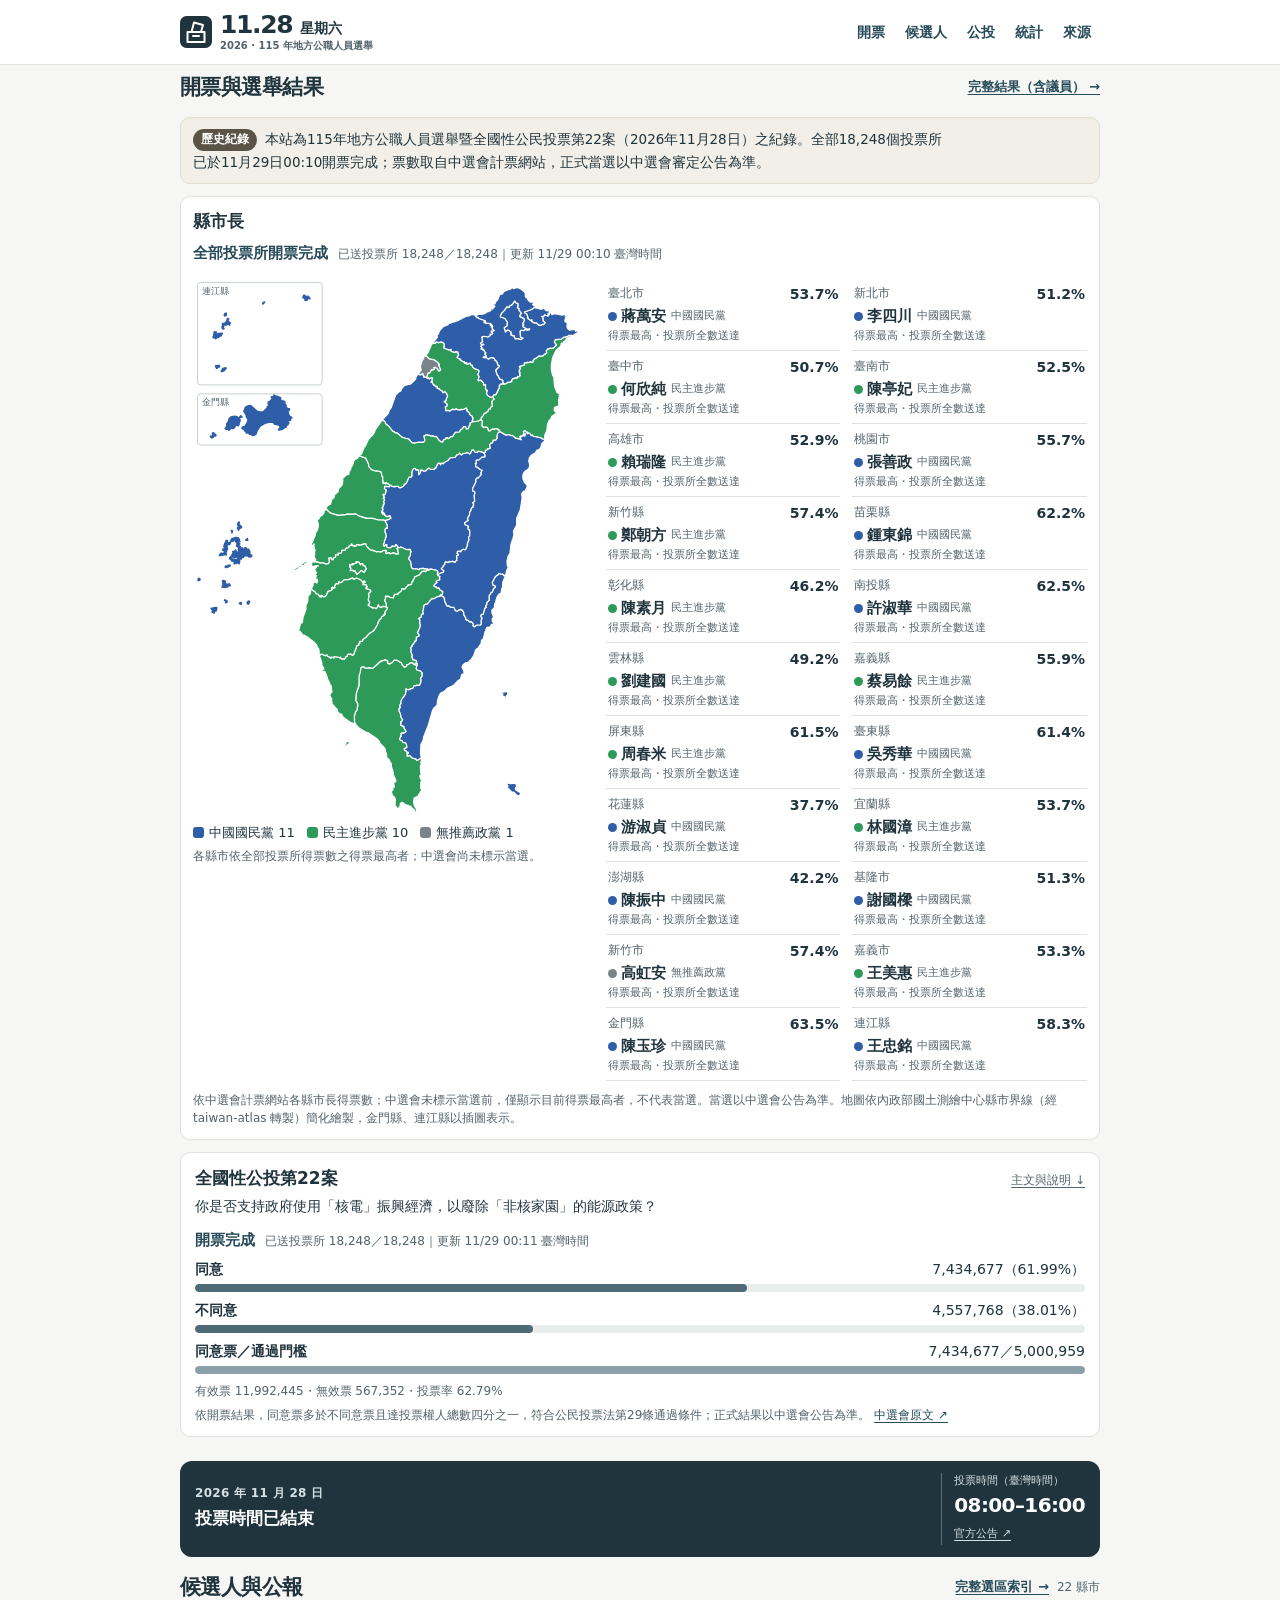
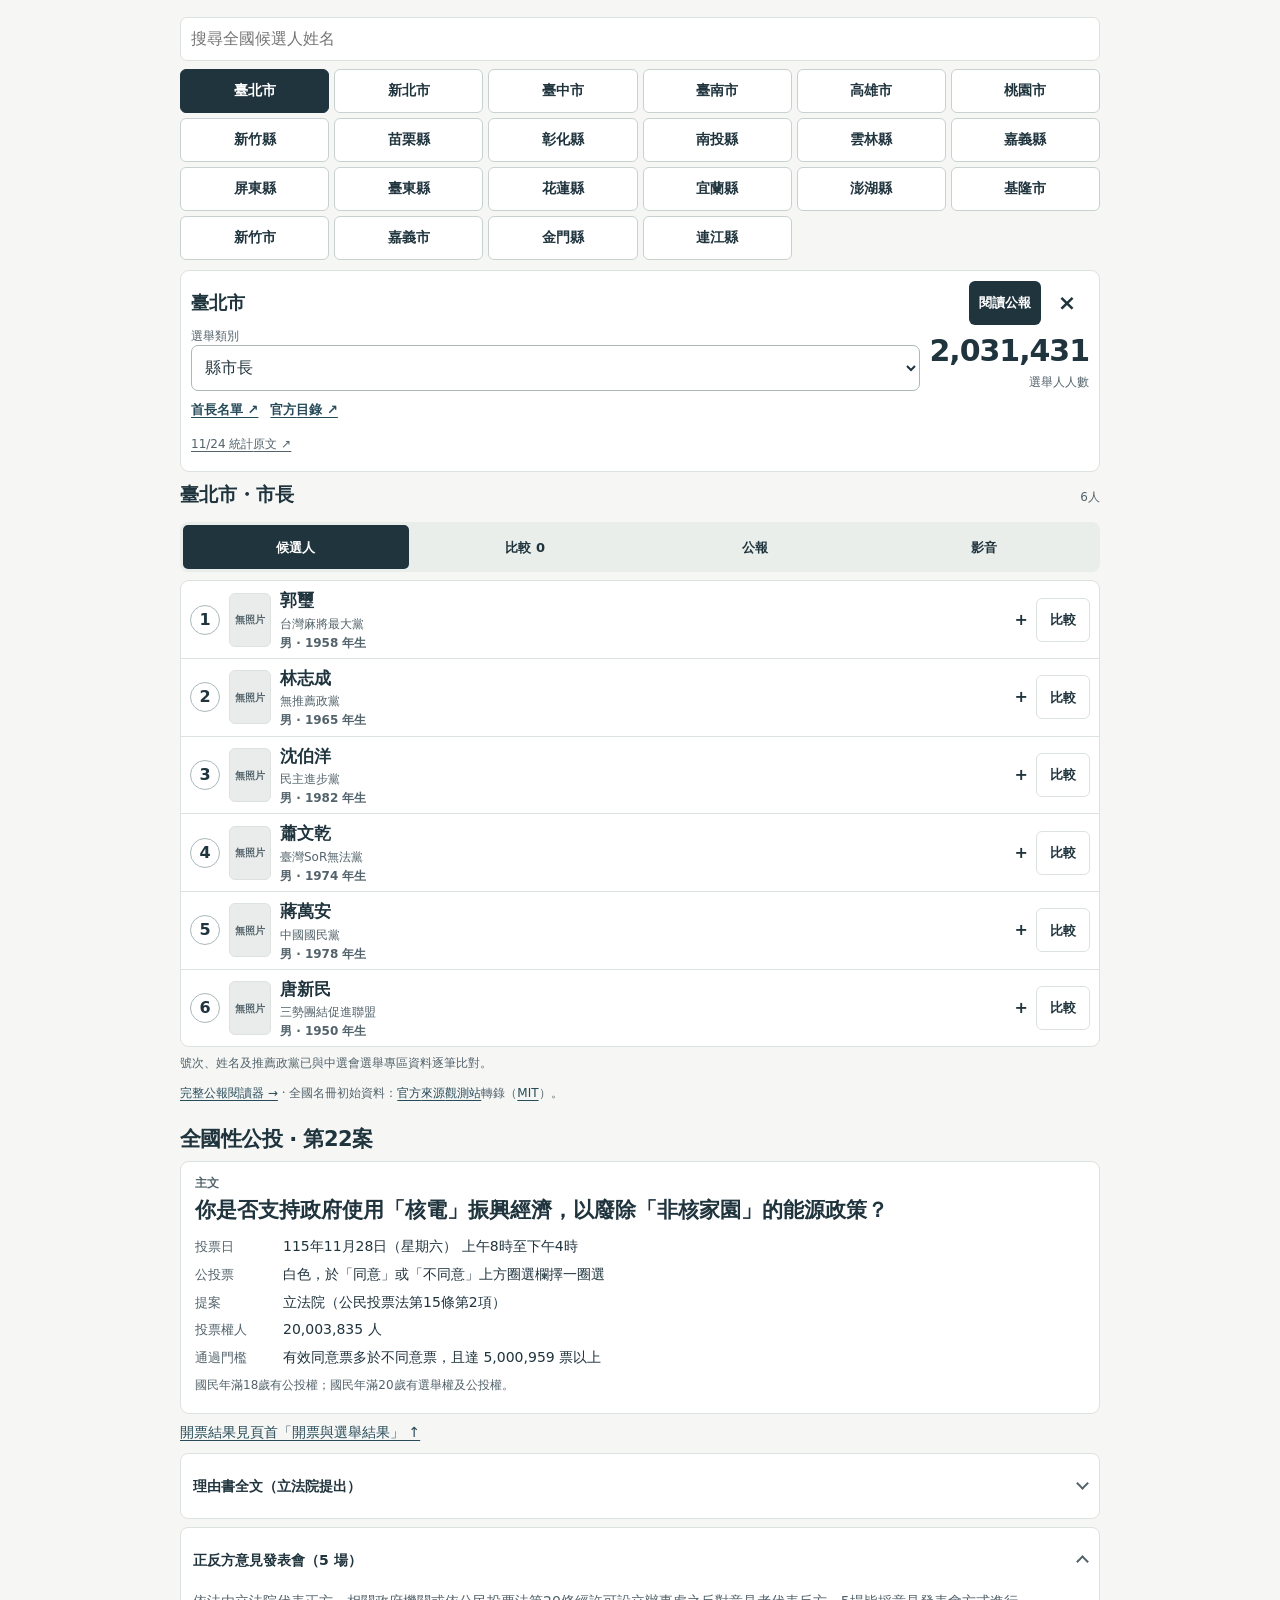
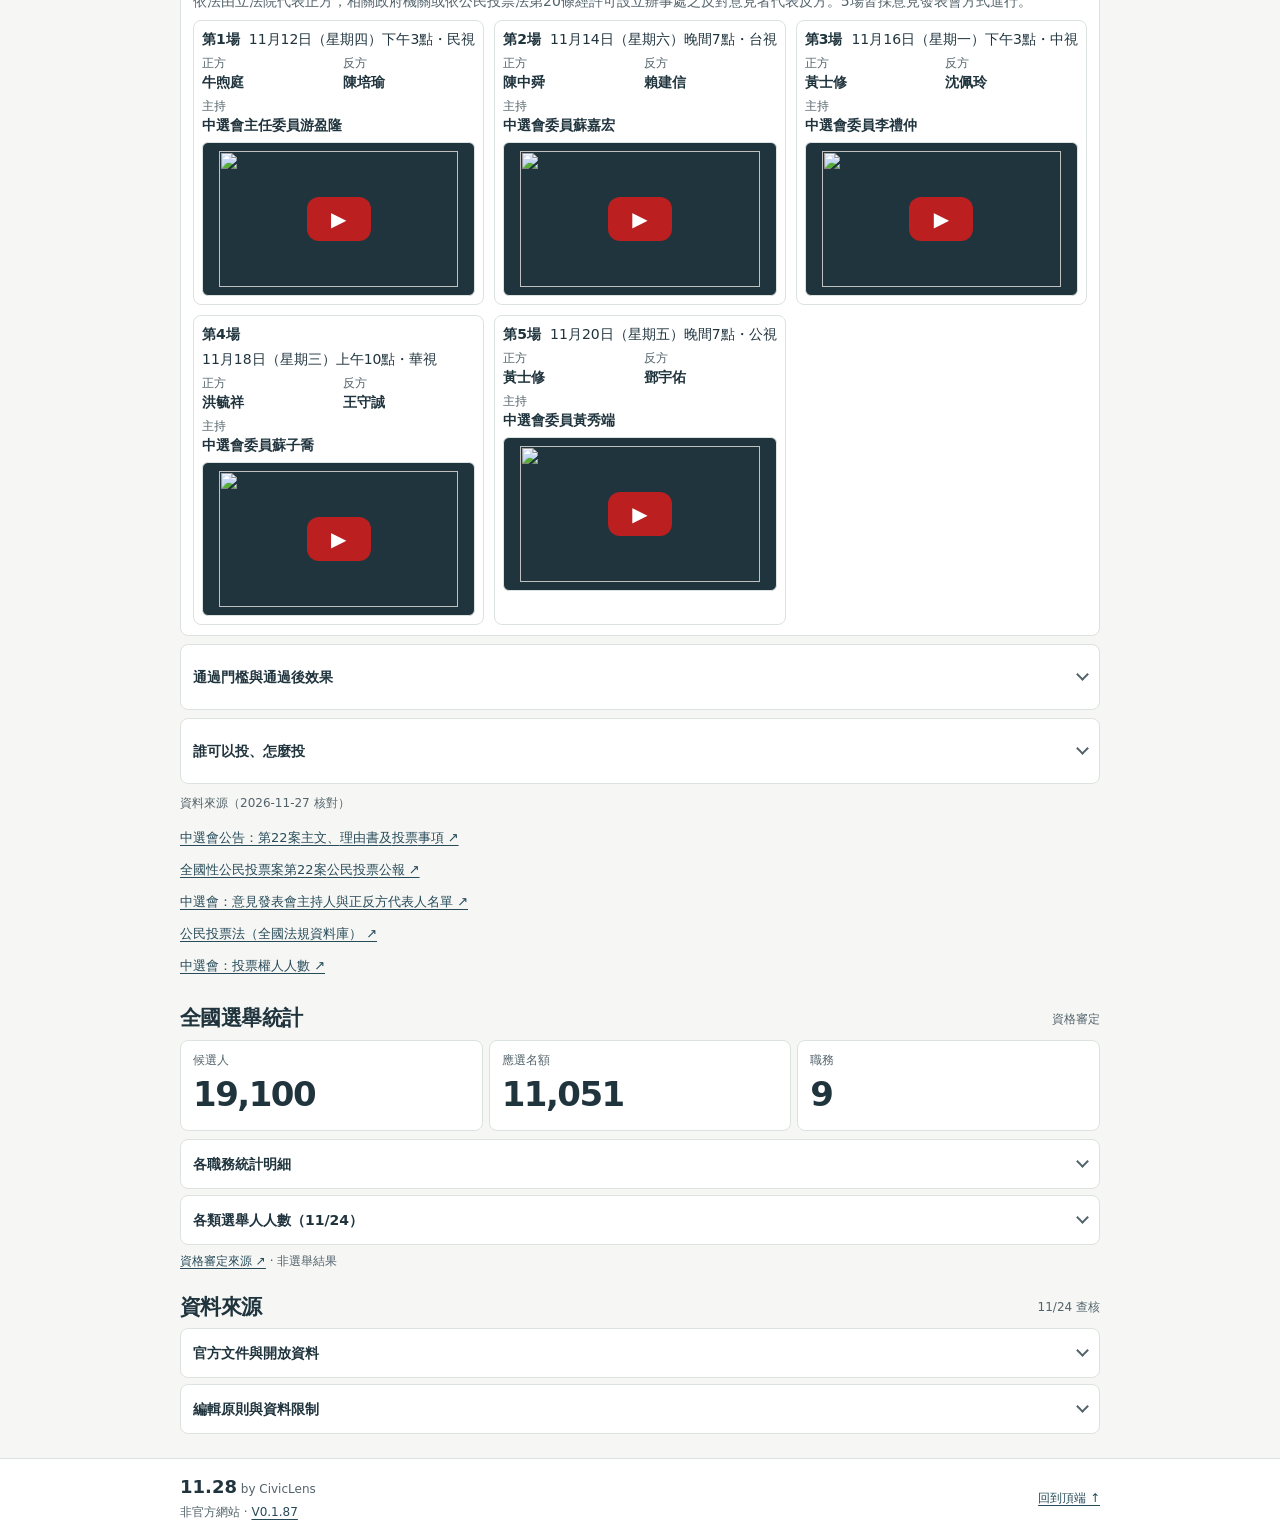
==== commit b7fc32a3: "Switch the site to its historical-record state after counting (V0.1.87) All 18,248 polling stations " ====
--- a/index.html
+++ b/index.html
@@ -194,17 +194,20 @@
 .rm-title{margin-bottom:4px}
 .ref-tolive{margin:0 0 10px;font-size:14px}
 #results .ref-live{margin:12px 0 0}
+.archive-note{margin:0 0 12px;padding:10px 12px;background:#f1efe8;border:1px solid #e0dccd;border-radius:10px;font-size:13.5px;line-height:1.65;color:var(--ink)}
+.archive-note strong{display:inline-block;margin-right:8px;padding:0 8px;border-radius:999px;background:#5b5446;color:#fff;font-size:12px;line-height:1.8;vertical-align:1px}
+.quick[hidden]{display:none}
 </style></head><body>
 <a class="skip" href="#main">跳至主要內容</a><header><div class="shell top"><a class="brand" href="#main" aria-label="11.28 星期六，首頁"><svg width="32" height="32" aria-hidden="true" viewBox="0 0 64 64"><rect width="64" height="64" rx="13" fill="#20343e"/><g fill="none" stroke="#fff" stroke-width="4" stroke-linecap="round" stroke-linejoin="round"><path d="M15 32h34v20H15zM23 32l5-19 18 5-4 14M26 40h12"/></g></svg><span class="brandtext"><span class="branddate">11.28 <span>星期六</span></span><small>2026 · 115 年地方公職人員選舉</small></span></a><nav aria-label="主要導覽"><a href="#results">開票</a><a href="#directory">候選人</a><a href="#referendum">公投</a><a href="#statistics">統計</a><a href="#sources">來源</a></nav></div></header>
-<main id="main" class="shell"><h1 class="sr-only">2026 年地方公職人員選舉</h1><section id="results"><div class="sectionhead"><h2>開票與選舉結果</h2><a class="reader-link" href="results.html">完整結果（含議員） →</a></div><div id="results-map" class="results-map"><p class="small" id="rm-status">開票資料載入中；亦可直接查閱 <a href="https://vote.cec.gov.tw/2026-local/zh-TW/indexP.html">中選會計票網站 ↗</a>。</p></div><div id="ref-live" class="ref-live" hidden aria-live="polite"></div></section><section class="hero" aria-label="投票資訊"><div class="countdown"><p id="countdown-label" class="eyebrow">距離投票日期還有</p><div id="countdown-clock" role="timer" aria-live="off" class="clock"><span><b id="days">--</b><small>天</small></span><span><b id="hours">--</b><small>時</small></span><span><b id="minutes">--</b><small>分</small></span><span><b id="seconds">--</b><small>秒</small></span></div><strong id="countdown-ended" hidden>投票時間已結束</strong></div><div class="vote-time"><span>投票時間（臺灣時間）</span><strong>08:00–16:00</strong><a href="https://info.cec.gov.tw/vote2026/article/content/?id=M0016&amp;target=%2Farticle%2FA0046" target="_blank" rel="noopener noreferrer">官方公告 ↗</a></div></section>
-<div class="bring" id="bring" role="note" aria-label="投票攜帶提醒"><p class="bring-title">投票記得帶</p><ul class="bring-list"><li><svg viewBox="0 0 24 24" aria-hidden="true"><rect x="3" y="5" width="18" height="14" rx="2"/><circle cx="8.5" cy="11" r="2"/><path d="M5.8 16.2c.6-1.3 1.6-2 2.7-2s2.1.7 2.7 2M14 10h4M14 14h3"/></svg>國民身分證</li><li><svg viewBox="0 0 24 24" aria-hidden="true"><path d="M10 3.5h4v4.2l1.8 2.8H8.2L10 7.7z"/><rect x="5.5" y="10.5" width="13" height="4.5" rx="1"/><path d="M5 19.5h14"/></svg>印章</li><li><svg viewBox="0 0 24 24" aria-hidden="true"><path d="M7 3h7l4 4v14H7z"/><path d="M14 3v4h4M10 12h5M10 16h5"/></svg>投票通知單</li></ul><p class="bring-note">未帶印章可簽名或按指印；未帶通知單，請記住名冊號次。</p></div><div class="quick" aria-label="官方查詢"><a href="https://info.cec.gov.tw/vote2026/" target="_blank" rel="noopener noreferrer"><svg viewBox="0 0 24 24" aria-hidden="true"><path d="M12 21s7-6 7-12a7 7 0 1 0-14 0c0 6 7 12 7 12Z"/><circle cx="12" cy="9" r="2.5"/></svg><span>投票所查詢<small>中選會</small></span><b aria-hidden="true">↗</b></a><a href="#directory"><svg viewBox="0 0 24 24" aria-hidden="true"><circle cx="10" cy="8" r="4"/><path d="M3 20v-2a7 7 0 0 1 12-5m4 1v6m-3-3h6"/></svg><span>候選人查詢<small>站內</small></span><b aria-hidden="true">↓</b></a></div>
+<main id="main" class="shell"><h1 class="sr-only">2026 年地方公職人員選舉</h1><section id="results"><div class="sectionhead"><h2>開票與選舉結果</h2><a class="reader-link" href="results.html">完整結果（含議員） →</a></div><p class="archive-note"><strong>歷史紀錄</strong>本站為115年地方公職人員選舉暨全國性公民投票第22案（2026年11月28日）之紀錄。全部18,248個投票所已於11月29日00:10開票完成；票數取自中選會計票網站，正式當選以中選會審定公告為準。</p><div id="results-map" class="results-map"><p class="small" id="rm-status">開票資料載入中；亦可直接查閱 <a href="https://vote.cec.gov.tw/2026-local/zh-TW/indexP.html">中選會計票網站 ↗</a>。</p></div><div id="ref-live" class="ref-live" hidden aria-live="polite"></div></section><section class="hero" aria-label="投票資訊"><div class="countdown"><p id="countdown-label" class="eyebrow">距離投票日期還有</p><div id="countdown-clock" role="timer" aria-live="off" class="clock"><span><b id="days">--</b><small>天</small></span><span><b id="hours">--</b><small>時</small></span><span><b id="minutes">--</b><small>分</small></span><span><b id="seconds">--</b><small>秒</small></span></div><strong id="countdown-ended" hidden>投票時間已結束</strong></div><div class="vote-time"><span>投票時間（臺灣時間）</span><strong>08:00–16:00</strong><a href="https://info.cec.gov.tw/vote2026/article/content/?id=M0016&amp;target=%2Farticle%2FA0046" target="_blank" rel="noopener noreferrer">官方公告 ↗</a></div></section>
+<div class="bring" id="bring" role="note" aria-label="投票攜帶提醒"><p class="bring-title">投票記得帶</p><ul class="bring-list"><li><svg viewBox="0 0 24 24" aria-hidden="true"><rect x="3" y="5" width="18" height="14" rx="2"/><circle cx="8.5" cy="11" r="2"/><path d="M5.8 16.2c.6-1.3 1.6-2 2.7-2s2.1.7 2.7 2M14 10h4M14 14h3"/></svg>國民身分證</li><li><svg viewBox="0 0 24 24" aria-hidden="true"><path d="M10 3.5h4v4.2l1.8 2.8H8.2L10 7.7z"/><rect x="5.5" y="10.5" width="13" height="4.5" rx="1"/><path d="M5 19.5h14"/></svg>印章</li><li><svg viewBox="0 0 24 24" aria-hidden="true"><path d="M7 3h7l4 4v14H7z"/><path d="M14 3v4h4M10 12h5M10 16h5"/></svg>投票通知單</li></ul><p class="bring-note">未帶印章可簽名或按指印；未帶通知單，請記住名冊號次。</p></div><div class="quick" id="quick" aria-label="官方查詢"><a href="https://info.cec.gov.tw/vote2026/" target="_blank" rel="noopener noreferrer"><svg viewBox="0 0 24 24" aria-hidden="true"><path d="M12 21s7-6 7-12a7 7 0 1 0-14 0c0 6 7 12 7 12Z"/><circle cx="12" cy="9" r="2.5"/></svg><span>投票所查詢<small>中選會</small></span><b aria-hidden="true">↗</b></a><a href="#directory"><svg viewBox="0 0 24 24" aria-hidden="true"><circle cx="10" cy="8" r="4"/><path d="M3 20v-2a7 7 0 0 1 12-5m4 1v6m-3-3h6"/></svg><span>候選人查詢<small>站內</small></span><b aria-hidden="true">↓</b></a></div>
 <section id="directory"><div class="sectionhead"><h2>候選人與公報</h2><a class="reader-link" href="districts.html">完整選區索引 →</a><span class="tag" id="count" role="status" aria-live="polite">22 縣市</span></div>
 <div class="candidate-search-box"><label class="sr-only" for="candidate-search">全國候選人姓名</label><input id="candidate-search" type="search" placeholder="搜尋全國候選人姓名" autocomplete="off" disabled><div id="candidate-search-results" aria-live="polite"></div></div><div class="county-grid"><article class="county" data-name="臺北市" data-region="北部"><a href="https://eebulletin.cec.gov.tw/?dir=115%2F01%E8%87%BA%E5%8C%97%E5%B8%82" target="_blank" rel="noopener noreferrer" aria-label="臺北市官方電子公報（另開視窗）">臺北市 <span aria-hidden="true">↗</span></a></article><article class="county" data-name="新北市" data-region="北部"><a href="https://eebulletin.cec.gov.tw/?dir=115%2F02%E6%96%B0%E5%8C%97%E5%B8%82" target="_blank" rel="noopener noreferrer" aria-label="新北市官方電子公報（另開視窗）">新北市 <span aria-hidden="true">↗</span></a></article><article class="county" data-name="臺中市" data-region="中部"><a href="https://eebulletin.cec.gov.tw/?dir=115%2F03%E8%87%BA%E4%B8%AD%E5%B8%82" target="_blank" rel="noopener noreferrer" aria-label="臺中市官方電子公報（另開視窗）">臺中市 <span aria-hidden="true">↗</span></a></article><article class="county" data-name="臺南市" data-region="南部"><a href="https://eebulletin.cec.gov.tw/?dir=115%2F04%E8%87%BA%E5%8D%97%E5%B8%82" target="_blank" rel="noopener noreferrer" aria-label="臺南市官方電子公報（另開視窗）">臺南市 <span aria-hidden="true">↗</span></a></article><article class="county" data-name="高雄市" data-region="南部"><a href="https://eebulletin.cec.gov.tw/?dir=115%2F05%E9%AB%98%E9%9B%84%E5%B8%82" target="_blank" rel="noopener noreferrer" aria-label="高雄市官方電子公報（另開視窗）">高雄市 <span aria-hidden="true">↗</span></a></article><article class="county" data-name="桃園市" data-region="北部"><a href="https://eebulletin.cec.gov.tw/?dir=115%2F06%E6%A1%83%E5%9C%92%E5%B8%82" target="_blank" rel="noopener noreferrer" aria-label="桃園市官方電子公報（另開視窗）">桃園市 <span aria-hidden="true">↗</span></a></article><article class="county" data-name="新竹縣" data-region="北部"><a href="https://eebulletin.cec.gov.tw/?dir=115%2F07%E6%96%B0%E7%AB%B9%E7%B8%A3" target="_blank" rel="noopener noreferrer" aria-label="新竹縣官方電子公報（另開視窗）">新竹縣 <span aria-hidden="true">↗</span></a></article><article class="county" data-name="苗栗縣" data-region="中部"><a href="https://eebulletin.cec.gov.tw/?dir=115%2F08%E8%8B%97%E6%A0%97%E7%B8%A3" target="_blank" rel="noopener noreferrer" aria-label="苗栗縣官方電子公報（另開視窗）">苗栗縣 <span aria-hidden="true">↗</span></a></article><article class="county" data-name="彰化縣" data-region="中部"><a href="https://eebulletin.cec.gov.tw/?dir=115%2F09%E5%BD%B0%E5%8C%96%E7%B8%A3" target="_blank" rel="noopener noreferrer" aria-label="彰化縣官方電子公報（另開視窗）">彰化縣 <span aria-hidden="true">↗</span></a></article><article class="county" data-name="南投縣" data-region="中部"><a href="https://eebulletin.cec.gov.tw/?dir=115%2F10%E5%8D%97%E6%8A%95%E7%B8%A3" target="_blank" rel="noopener noreferrer" aria-label="南投縣官方電子公報（另開視窗）">南投縣 <span aria-hidden="true">↗</span></a></article><article class="county" data-name="雲林縣" data-region="中部"><a href="https://eebulletin.cec.gov.tw/?dir=115%2F11%E9%9B%B2%E6%9E%97%E7%B8%A3" target="_blank" rel="noopener noreferrer" aria-label="雲林縣官方電子公報（另開視窗）">雲林縣 <span aria-hidden="true">↗</span></a></article><article class="county" data-name="嘉義縣" data-region="南部"><a href="https://eebulletin.cec.gov.tw/?dir=115%2F12%E5%98%89%E7%BE%A9%E7%B8%A3" target="_blank" rel="noopener noreferrer" aria-label="嘉義縣官方電子公報（另開視窗）">嘉義縣 <span aria-hidden="true">↗</span></a></article><article class="county" data-name="屏東縣" data-region="南部"><a href="https://eebulletin.cec.gov.tw/?dir=115%2F13%E5%B1%8F%E6%9D%B1%E7%B8%A3" target="_blank" rel="noopener noreferrer" aria-label="屏東縣官方電子公報（另開視窗）">屏東縣 <span aria-hidden="true">↗</span></a></article><article class="county" data-name="臺東縣" data-region="東部"><a href="https://eebulletin.cec.gov.tw/?dir=115%2F14%E8%87%BA%E6%9D%B1%E7%B8%A3" target="_blank" rel="noopener noreferrer" aria-label="臺東縣官方電子公報（另開視窗）">臺東縣 <span aria-hidden="true">↗</span></a></article><article class="county" data-name="花蓮縣" data-region="東部"><a href="https://eebulletin.cec.gov.tw/?dir=115%2F15%E8%8A%B1%E8%93%AE%E7%B8%A3" target="_blank" rel="noopener noreferrer" aria-label="花蓮縣官方電子公報（另開視窗）">花蓮縣 <span aria-hidden="true">↗</span></a></article><article class="county" data-name="宜蘭縣" data-region="東部"><a href="https://eebulletin.cec.gov.tw/?dir=115%2F16%E5%AE%9C%E8%98%AD%E7%B8%A3" target="_blank" rel="noopener noreferrer" aria-label="宜蘭縣官方電子公報（另開視窗）">宜蘭縣 <span aria-hidden="true">↗</span></a></article><article class="county" data-name="澎湖縣" data-region="離島"><a href="https://eebulletin.cec.gov.tw/?dir=115%2F17%E6%BE%8E%E6%B9%96%E7%B8%A3" target="_blank" rel="noopener noreferrer" aria-label="澎湖縣官方電子公報（另開視窗）">澎湖縣 <span aria-hidden="true">↗</span></a></article><article class="county" data-name="基隆市" data-region="北部"><a href="https://eebulletin.cec.gov.tw/?dir=115%2F18%E5%9F%BA%E9%9A%86%E5%B8%82" target="_blank" rel="noopener noreferrer" aria-label="基隆市官方電子公報（另開視窗）">基隆市 <span aria-hidden="true">↗</span></a></article><article class="county" data-name="新竹市" data-region="北部"><a href="https://eebulletin.cec.gov.tw/?dir=115%2F19%E6%96%B0%E7%AB%B9%E5%B8%82" target="_blank" rel="noopener noreferrer" aria-label="新竹市官方電子公報（另開視窗）">新竹市 <span aria-hidden="true">↗</span></a></article><article class="county" data-name="嘉義市" data-region="南部"><a href="https://eebulletin.cec.gov.tw/?dir=115%2F20%E5%98%89%E7%BE%A9%E5%B8%82" target="_blank" rel="noopener noreferrer" aria-label="嘉義市官方電子公報（另開視窗）">嘉義市 <span aria-hidden="true">↗</span></a></article><article class="county" data-name="金門縣" data-region="離島"><a href="https://eebulletin.cec.gov.tw/?dir=115%2F21%E9%87%91%E9%96%80%E7%B8%A3" target="_blank" rel="noopener noreferrer" aria-label="金門縣官方電子公報（另開視窗）">金門縣 <span aria-hidden="true">↗</span></a></article><article class="county" data-name="連江縣" data-region="離島"><a href="https://eebulletin.cec.gov.tw/?dir=115%2F22%E9%80%A3%E6%B1%9F%E7%B8%A3" target="_blank" rel="noopener noreferrer" aria-label="連江縣官方電子公報（另開視窗）">連江縣 <span aria-hidden="true">↗</span></a></article></div><div class="county-panel" id="county-panel" hidden><div class="county-panel-head"><h3 id="selected-county" tabindex="-1"></h3><a class="county-open" id="selected-link">閱讀公報</a><button type="button" id="clear-county" aria-label="取消縣市選擇">×</button></div><div class="county-metric"><div><label for="office">選舉類別</label><select id="office"><option value="0">縣市長</option><option value="1">縣市議員</option><option value="2">鄉鎮市長／山地區長</option><option value="3">鄉鎮市民代表／山地區民代表</option><option value="4">村里長</option><option value="5">全國性公投第22案</option></select></div><div class="elector-number"><strong id="elector-value"></strong><span id="elector-label">選舉人人數</span></div></div><p id="elector-category" class="small sr-only"></p><div class="county-doc-links"><a id="chief-notice" target="_blank" rel="noopener noreferrer">首長名單 ↗</a><a id="official-directory" target="_blank" rel="noopener noreferrer">官方目錄 ↗</a></div><a class="small source-link" id="elector-source" target="_blank" rel="noopener noreferrer">11/24 統計原文 ↗</a></div>
 <div id="explorer" class="explorer" hidden><div class="explorer-head"><h3 id="explorer-title"></h3><span id="explorer-count"></span></div><div id="district-options" class="district-options" role="group" aria-label="議員選區"></div><div id="explorer-nav" class="explorer-nav"><button type="button" data-view="people" aria-pressed="true">候選人</button><button type="button" data-view="compare" aria-pressed="false">比較 <span id="compare-count">0</span></button><button type="button" data-view="gazette" aria-pressed="false">公報</button><button type="button" data-view="video" aria-pressed="false">影音</button></div><div id="explorer-content"></div><p class="small" id="explorer-status" role="status"></p></div><noscript><p class="small">未啟用 JavaScript；可直接開啟官方公報。</p></noscript><p class="small data-note"><a href="gazettes.html">完整公報閱讀器 →</a> · 全國名冊初始資料：<a href="https://mayor2026.observe.tw/elections/" target="_blank" rel="noopener noreferrer">官方來源觀測站</a>轉錄（<a href="docs/licenses/mayor2026-MIT.txt">MIT</a>）。</p></section>
 <section id="referendum"><div class="sectionhead"><h2>全國性公投 · 第22案</h2></div><div class="ref-main"><p class="eyebrow">主文</p><p class="ref-question"><span class="clause">你是否支持政府使用「核電」振興經濟，</span><span class="clause">以廢除「非核家園」的能源政策？</span></p><dl class="ref-facts"><div><dt>投票日</dt><dd>115年11月28日（星期六） 上午8時至下午4時</dd></div><div><dt>公投票</dt><dd><span class="clause">白色，</span><span class="clause">於「同意」或「不同意」上方圈選欄擇一圈選</span></dd></div><div><dt>提案</dt><dd>立法院（公民投票法第15條第2項）</dd></div><div><dt>投票權人</dt><dd>20,003,835 人</dd></div><div><dt>通過門檻</dt><dd><span class="clause">有效同意票多於不同意票，</span><span class="clause">且達 5,000,959 票以上</span></dd></div></dl><p class="small"><span class="clause">國民年滿18歲有公投權；</span><span class="clause">國民年滿20歲有選舉權及公投權。</span></p></div><p class="ref-tolive"><a href="#results">開票結果見頁首「開票與選舉結果」 ↑</a></p><details class="ref-block"><summary>理由書全文（立法院提出）</summary><div class="ref-reason"><p>世界正在快速改變。面對 AI 科技的爆發與淨零碳排的挑戰，台灣的電力政策不能再停留在過去的意識形態。這一次公投，不談政黨對立，而是要用國際官方的綠能標準、世界巨頭的遠見、科學的最新科技，以及壓倒性的全民意志，將既有的核電廠區升級為前瞻科技示範園區，為台灣找出最務實、最安全的能源大路。據此，提出公投案，交由全體公民投票決定，以展現公民社會之意志。</p><h3 class="ref-h">1.國際的進步趨勢：全球共推核能，科技與政經官方的共同共識</h3><p>能源政策必須與世界接軌。放眼國際，核能的定位早已被全球官方組織與頂尖腦袋徹底翻轉：</p><p class="ref-item">(1)聯合國、歐盟正式將核能視為綠能：在國際綠能標準的最高殿堂，歐盟已將核能納入《永續金融分類法》的綠能範疇；聯合國氣候變遷大會（COP）也多次重申核能是達成碳中和不可或缺的潔淨能源。核能，就是不折不扣的綠能。</p><p class="ref-item">(2)美國、日本、歐盟與聯合國大力推動「24/7CFE」：國際官方正全力倡導「24/7 全天候無碳能源（24/7Carbon-Free Energy）」計畫。世界各國意識到，風電與光電受限於氣候，無法做到一天 24 小時、一星期 7 天穩定供電，唯有將「核能」作為基載，搭配再生能源，才能真正實現全天候 100%的無碳電力。</p><p class="ref-item">(3)「台灣之光」輝達（NVIDIA）執行長黃仁勳公開指出：「AI 基礎設施需要龐大的能量支持，而韓國等國家之所以是發展 AI 工廠的理想地點，正是因為他們擁有領先全球的核能技術。」黃仁勳直言，強大的核能，就是繁榮 AI 產業與高科技製造業的關鍵基礎。</p><p class="ref-item">(4)科技巨擘馬斯克（Elon Musk）也多次強烈呼籲：「在現階段，關閉核電廠完全是『瘋狂且愚蠢（Total Madness）』的舉動。」為了因應電動車與 AI 的用電潮，他主張不僅不能停用核能，更應該重啟被政治原因關閉的核電廠。</p><p class="ref-item">(5)美國川普（Donald Trump）政府的國家戰略：為了確保美國在 AI 與先進製造業的絕對領先，川普政府已正式簽署行政命令，設定 25 年內將核能產量翻成四倍的國家目標，並砸下 175 億美元聯邦貸款，全面加速興建 10 座全新大型核反應爐。全球頂尖的微軟、亞馬遜、Google 等科技巨頭，也紛紛跳過傳統電網，直接與核電廠簽署長期供電合約。國際潮流已經證明：沒有核電，就沒有 AI 的未來。</p><h3 class="ref-h">2.民主的壓倒性民意：跨越黨派的社會新共識</h3><p>在民主台灣，政策應該由民意決定，而「重回核能」已經是台灣跨越黨派的壓倒性共識。根據「台灣勵志協會（TIA）」的最新民調，全台灣支持核四啟用的比例高達 79%！</p><p>這代表不分藍綠、不分立場，近八成的台灣人民都深刻意識到台灣不能缺電、電價不能暴漲。這場公投，正是將這股高達八成的龐大民主民意，轉化為實質政策的關鍵時刻。</p><h3 class="ref-h">3.科學的前瞻藍圖：一舉解決缺電、缺水、減碳難題</h3><p>配合公投通過後「提高核能占比」的目標，可利用新科技解決台灣的核心痛點：</p><p class="ref-item">(1)打造 AI 與半導體的獨立不中斷電網：在核四廠區興建新一代大型機組，或引進國際最先進的 SMR（小型模組化核反應爐）。直接作為 AI 算力中心與半導體高科技產業的「獨立、穩定、零碳基載電力」，科技業有專屬電源，就能徹底解決我國長年「南電北送」的電網調度與跳電難題。</p><p class="ref-item">(2)利用小型反應爐（SMR）特殊優勢根治台灣缺水困境：利用 SMR 特有的高效率、高熱能進行「海水淡化」，在北台灣建立穩定的備用水源，讓高耗水的高科技業與民生不再受極端氣候、旱災的威脅，徹底解決台灣水資源匱乏的困境。</p><p class="ref-item">(3)推動國際趨勢「核能產氫」，開闢 2050 淨零碳排全新賽道：將新一代核能技術與「碳捕獲與儲存（CCS）」技術深度結合，並大力推動國際最尖端的「核能產氫」技術。氫能是未來的潔淨能源，用核能乾淨、高效地製造氫氣，能讓台灣在 25 年內真正落實淨零排放。</p><h3 class="ref-h">4.順應國際、展現民意：授權立法院迎向科學</h3><p>「非核家園」在當年或許有其討論的時空背景，但在科學、民主與國際趨勢的檢驗下，它已經不再符合台灣今天的國家安全與經濟利益。</p><p>本公投案是順應國際科技潮流，也是展現台灣近八成的民主民意。我們要在國家重大政策上，正式打破「非核家園」的僵化束縛，用最強大的直接民意，要求政府調整國家發展方向，並全面授權立法院督促相關行政機關，落實核能推動政策與完備相關法制，明文確立「國家能源必須尊重大眾民意、不得再因特定政黨立場訂定非核政策」的科學原則。</p><p>綜上，提高核能占比以廢除非核家園的能源政策，應交由全民公投，共同決定，始符合民主憲政及國民主權之精神。爰依據公民投票法第 15 條第 2 項規定，由立法院就「你是否支持政府使用『核電』振興經濟，以廢除『非核家園』的能源政策？」之重大政策提出公投案，交由全體公民投票決定，以展現公民社會之意志。</p><p class="small">出處：<span class="nw">中選會115年8月28日公告</span><span class="nw">（中選務字第1153150284號）</span></p></div></details><details class="ref-block" open><summary>正反方意見發表會（5 場）</summary><p class="small"><span class="clause">依法由立法院代表正方，</span><span class="clause">相關政府機關或依公民投票法第20條經許可設立辦事處之反對意見者代表反方。</span><span class="clause">5場皆採意見發表會方式進行。</span></p><div class="ref-hearings"><article class="ref-hearing"><div class="ref-hmeta"><strong>第1場</strong><span>11月12日（星期四）下午3點・民視</span></div><dl class="ref-sides"><div><dt>正方</dt><dd>牛煦庭</dd></div><div><dt>反方</dt><dd>陳培瑜</dd></div><div><dt>主持</dt><dd>中選會主任委員游盈隆</dd></div></dl><div class="video-slot"><button type="button" class="video-play ref-play" data-video="-_5M7gAlFFM" data-title="全國性公民投票案第22案意見發表會第1場" aria-label="站內播放：第1場意見發表會"><img class="video-thumb" alt="" loading="lazy" decoding="async" referrerpolicy="no-referrer" src="https://i.ytimg.com/vi/-_5M7gAlFFM/mqdefault.jpg"><span class="video-play-icon" aria-hidden="true">▶</span></button></div></article><article class="ref-hearing"><div class="ref-hmeta"><strong>第2場</strong><span>11月14日（星期六）晚間7點・台視</span></div><dl class="ref-sides"><div><dt>正方</dt><dd>陳中舜</dd></div><div><dt>反方</dt><dd>賴建信</dd></div><div><dt>主持</dt><dd>中選會委員蘇嘉宏</dd></div></dl><div class="video-slot"><button type="button" class="video-play ref-play" data-video="guXroDxi-es" data-title="全國性公民投票案第22案意見發表會第2場" aria-label="站內播放：第2場意見發表會"><img class="video-thumb" alt="" loading="lazy" decoding="async" referrerpolicy="no-referrer" src="https://i.ytimg.com/vi/guXroDxi-es/mqdefault.jpg"><span class="video-play-icon" aria-hidden="true">▶</span></button></div></article><article class="ref-hearing"><div class="ref-hmeta"><strong>第3場</strong><span>11月16日（星期一）下午3點・中視</span></div><dl class="ref-sides"><div><dt>正方</dt><dd>黃士修</dd></div><div><dt>反方</dt><dd>沈佩玲</dd></div><div><dt>主持</dt><dd>中選會委員李禮仲</dd></div></dl><div class="video-slot"><button type="button" class="video-play ref-play" data-video="uz_lwCxcSiI" data-title="全國性公民投票案第22案意見發表會第3場" aria-label="站內播放：第3場意見發表會"><img class="video-thumb" alt="" loading="lazy" decoding="async" referrerpolicy="no-referrer" src="https://i.ytimg.com/vi/uz_lwCxcSiI/mqdefault.jpg"><span class="video-play-icon" aria-hidden="true">▶</span></button></div></article><article class="ref-hearing"><div class="ref-hmeta"><strong>第4場</strong><span>11月18日（星期三）上午10點・華視</span></div><dl class="ref-sides"><div><dt>正方</dt><dd>洪毓祥</dd></div><div><dt>反方</dt><dd>王守誠</dd></div><div><dt>主持</dt><dd>中選會委員蘇子喬</dd></div></dl><div class="video-slot"><button type="button" class="video-play ref-play" data-video="oIdriL8OZ9U" data-title="全國性公民投票案第22案意見發表會第4場" aria-label="站內播放：第4場意見發表會"><img class="video-thumb" alt="" loading="lazy" decoding="async" referrerpolicy="no-referrer" src="https://i.ytimg.com/vi/oIdriL8OZ9U/mqdefault.jpg"><span class="video-play-icon" aria-hidden="true">▶</span></button></div></article><article class="ref-hearing"><div class="ref-hmeta"><strong>第5場</strong><span>11月20日（星期五）晚間7點・公視</span></div><dl class="ref-sides"><div><dt>正方</dt><dd>黃士修</dd></div><div><dt>反方</dt><dd>鄧宇佑</dd></div><div><dt>主持</dt><dd>中選會委員黃秀端</dd></div></dl><div class="video-slot"><button type="button" class="video-play ref-play" data-video="zxICLMc8k7E" data-title="全國性公民投票案第22案意見發表會第5場" aria-label="站內播放：第5場意見發表會"><img class="video-thumb" alt="" loading="lazy" decoding="async" referrerpolicy="no-referrer" src="https://i.ytimg.com/vi/zxICLMc8k7E/mqdefault.jpg"><span class="video-play-icon" aria-hidden="true">▶</span></button></div></article></div></details><details class="ref-block"><summary>通過門檻與通過後效果</summary><p><strong>公民投票法第29條第1項</strong>：公民投票案投票結果，有效同意票數多於不同意票，且有效同意票達投票權人總額四分之一以上者，即為通過。有效同意票未多於不同意票，或有效同意票數不足前項規定數額者，均為不通過。</p><p>投票權人 20,003,835 人之四分之一為 5,000,958.75，故有效同意票須達 5,000,959 票以上。本站依中選會公告之投票權人數計算，實際以中選會公告為準。</p><p><strong>公民投票法第30條第1項第3款</strong>：有關重大政策者，應由總統或權責機關為實現該公民投票案內容之必要處置。</p></details><details class="ref-block"><summary>誰可以投、怎麼投</summary><h3 class="ref-h">投票權人資格</h3><p>中華民國國民，年滿18歲，即民國97年11月28日以前（包括當日）出生，現在中華民國繼續居住6個月以上，即於民國115年5月28日以前（包括當日）遷入設有戶籍，至民國115年11月27日繼續居住，未受監護宣告者，為全國性公民投票案第22案之投票權人。</p><h3 class="ref-h">投票地點與攜帶證件</h3><p>投票地點：直轄市、縣（市）選舉委員會公告之各投票所。投票時須攜帶本人國民身分證、印章及投票通知單；如未攜帶投票通知單，務請記住投票通知單上之名冊號次，於領票時告知發票管理員。國民身分證如有遺失，請於投票日前至戶籍地戶政事務所申請補發（投票當日，戶政事務所不受理換補發國民身分證）。</p><h3 class="ref-h">投票流程</h3><ol class="ref-steps"><li><strong>確認身分</strong>核對身分與確認投票所。請勿攜帶行動電話或具攝影功能之器材進入投票所，但已關閉電源之行動裝置，不在此限。</li><li><strong>領取選舉票</strong>提供國民身分證與印章，經核對身分後，蓋章並領取選舉票。若沒有攜帶印章，得以簽名代替，若無法簽名者，得以按指印代替。</li><li><strong>領取公投票</strong>提供國民身分證與印章，經核對身分後，蓋章並領取公投票。若沒有攜帶印章，得以簽名代替，若無法簽名者，得以按指印代替。</li><li><strong>圈票</strong>進入圈票處內，使用圈選工具圈選。</li><li><strong>投入票匭</strong>將選舉票及公投票對折後，投入對應的票匭中。</li><li><strong>完成投票</strong>完成投票後不得再次進入投票所。</li></ol><h3 class="ref-h">公投票式樣與圈選</h3><div class="ref-ballot-row"><figure class="ref-ballot"><div class="rb" aria-hidden="true"><div class="rb-box"></div><div class="rb-box"></div><div class="rb-opt">同意</div><div class="rb-opt">不同意</div><div class="rb-no">22</div><div class="rb-q">你是否支持政府使用「核電」振興經濟，以廢除「非核家園」的能源政策？</div></div><figcaption class="small">公投票白色。使用選舉委員會製備之圈選工具，於「同意」或「不同意」上方圈選欄擇一圈蓋（依公投公報第五項式樣簡化重繪）。</figcaption></figure><div><p class="ref-label">下列情形之一者，公投票無效：</p><ul class="profile-list"><li>不用選舉委員會製發之公投票。</li><li>同時圈選同意及不同意。</li><li>所圈位置不能辨別為同意或不同意。</li><li>圈後加以塗改。</li><li>簽名、蓋章、按指印、加入任何文字或符號。</li><li>將公投票撕破致不完整。</li><li>將公投票污染致不能辨別所圈選為同意或不同意。</li><li>不加圈完全空白。</li><li>不用選舉委員會製備之圈選工具。</li></ul></div></div><h3 class="ref-h">投票所內注意事項</h3><ul class="profile-list"><li>投票權人應於規定之投票時間內到投票所投票；逾時不得進入投票所。但已於規定時間內到達投票所尚未投票者，仍可投票。</li><li>投票權人及依規定陪同之家屬或陪同之人請勿攜帶行動電話或其他具攝影功能之器材進入投票所，如有攜帶行動電話或其他具攝影功能之器材者，請投票權人或其陪同之家屬或陪同之人將行動電話或具攝影功能之器材暫請他人代管或交由投票所工作人員（查驗國民身分證管理員）代為保管（但已關閉電源之行動裝置，不在此限）。</li><li>投票權人在投票時，如有下列情事之一，經投票所主任管理員會同主任監察員令其退出，而不退出者，依公民投票法第43條規定，處2年以下有期徒刑、拘役或科新臺幣20萬元以下罰金。<ol class="ref-sub"><li>穿著佩帶具有公民投票相關文字、符號或圖像之貼紙、服飾或其他物品、在場喧嚷或干擾、勸誘他人投票或不投票，不服制止。</li><li>攜帶武器或危險物品入場。</li><li>有其他不正當行為，不服制止。</li></ol></li><li>投票權人領得公投票後，應立即使用選舉委員會製備之圈選工具，自行於「同意」或「不同意」上方圈選欄圈蓋，並將公投票摺疊投入票匭，不得逗留或將公投票攜出投票所。如將公投票攜出投票所，依公民投票法第41條規定，處1年以下有期徒刑、拘役或科新臺幣1萬5千元以下罰金。</li></ul><h3 class="ref-h">罰則摘錄</h3><ul class="profile-list"><li><strong>公民投票法第42條</strong>：在投票所四周30公尺內喧嚷、干擾或勸誘他人投票或不投票，經警衛人員制止後仍繼續為之者，處1年以下有期徒刑、拘役或科新臺幣1萬5千元以下罰金。</li><li><strong>公民投票法第44條</strong>：將公投票或選舉票以外之物投入票匭，或故意撕毀領得之公投票者，處新臺幣5千元以上5萬元以下罰鍰。</li><li><strong>刑法第143條</strong>：有投票權之人，要求、期約或收受賄賂或其他不正利益，而許以不行使其投票權或為一定之行使者，處3年以下有期徒刑，得併科30萬元以下罰金。</li></ul><p class="small">以上摘錄與投票權人直接相關之條文；公投公報第七項另摘錄公民投票法第5章及刑法分則第6章（妨害投票罪）其他條文。</p></details><div class="ref-sources"><p class="small">資料來源（2026-11-27 核對）</p><ul><li><a href="https://web.cec.gov.tw/central/article/64314" target="_blank" rel="noopener noreferrer">中選會公告：第22案主文、理由書及投票事項 ↗</a></li><li><a href="https://bulletin.cec.gov.tw/02%E5%85%AC%E6%B0%91%E6%8A%95%E7%A5%A8%E5%85%AC%E5%A0%B1/%E5%85%A8%E5%9C%8B%E6%80%A7%E5%85%AC%E6%B0%91%E6%8A%95%E7%A5%A8/115%E7%AC%AC22%E6%A1%88/%E7%B4%99%E6%9C%AC%E5%85%AC%E5%A0%B1/%E5%85%A8%E5%9C%8B%E6%80%A7%E5%85%AC%E6%B0%91%E6%8A%95%E7%A5%A8%E6%A1%88%E7%AC%AC22%E6%A1%88%E5%85%AC%E6%B0%91%E6%8A%95%E7%A5%A8%E5%85%AC%E5%A0%B1.pdf" target="_blank" rel="noopener noreferrer">全國性公民投票案第22案公民投票公報 ↗</a></li><li><a href="https://web.cec.gov.tw/central/article/65455" target="_blank" rel="noopener noreferrer">中選會：意見發表會主持人與正反方代表人名單 ↗</a></li><li><a href="https://law.moj.gov.tw/LawClass/LawAll.aspx?pcode=D0020050" target="_blank" rel="noopener noreferrer">公民投票法（全國法規資料庫） ↗</a></li><li><a href="https://web.cec.gov.tw/central/article/66267" target="_blank" rel="noopener noreferrer">中選會：投票權人人數 ↗</a></li></ul></div></section>
 <section id="statistics"><div class="sectionhead"><h2>全國選舉統計</h2><span class="tag">資格審定</span></div><div class="metrics"><div><span>候選人</span><strong>19,100</strong></div><div><span>應選名額</span><strong>11,051</strong></div><div><span>職務</span><strong>9</strong></div></div><details class="stats-details"><summary>各職務統計明細</summary><div class="tablewrap" tabindex="0" role="region" aria-label="各職務統計，可橫向捲動"><table><caption>單位：人</caption><thead><tr><th scope="col">職務</th><th scope="col">名額</th><th scope="col">登記</th><th scope="col">候選人</th></tr></thead><tbody><tr><th scope="row">直轄市長</th><td>6</td><td>23</td><td>23</td></tr><tr><th scope="row">直轄市議員</th><td>381</td><td>610</td><td>605</td></tr><tr><th scope="row">縣（市）長</th><td>16</td><td>58</td><td>58</td></tr><tr><th scope="row">縣（市）議員</th><td>538</td><td>892</td><td>888</td></tr><tr><th scope="row">鄉（鎮、市）長</th><td>198</td><td>465</td><td>460</td></tr><tr><th scope="row">鄉（鎮、市）民代表</th><td>2,076</td><td>3,437</td><td>3,387</td></tr><tr><th scope="row">直轄市山地原住民區長</th><td>6</td><td>16</td><td>15</td></tr><tr><th scope="row">直轄市山地原住民區民代表</th><td>50</td><td>94</td><td>92</td></tr><tr><th scope="row">村（里）長</th><td>7,780</td><td>14,100</td><td>13,572</td></tr></tbody><tfoot><tr><th scope="row">合計</th><td>11,051</td><td>19,695</td><td>19,100</td></tr></tfoot></table></div></details><details class="stats-details"><summary>各類選舉人人數（11/24）</summary><div class="national-electors"><div><span>直轄市長／縣（市）長</span><strong>19,576,028</strong></div><div><span>直轄市議員／縣（市）議員</span><strong>19,486,232</strong></div><div><span>鄉（鎮、市）長／山地原住民區長</span><strong>5,043,956</strong></div><div><span>鄉（鎮、市）民代表／山地原住民區民代表</span><strong>5,038,121</strong></div><div><span>村（里）長</span><strong>19,439,382</strong></div><div><span>全國性公投第22案</span><strong>20,003,835</strong></div></div><p class="small">各類資格不同，人數不可相加。<a href="https://web.cec.gov.tw/central/article/66267">中選會原文 ↗</a></p></details><p class="small"><a href="https://info.cec.gov.tw/vote2026/article/content/?target=%2Farticle%2FA0096">資格審定來源 ↗</a> · 非選舉結果</p></section>
 <section id="sources"><div class="sectionhead"><h2>資料來源</h2><span class="tag">11/24 查核</span></div><details><summary>官方文件與開放資料</summary><div class="source-list"><article class="source"><div><span class="eyebrow">中央選舉委員會 · 官方專區</span><h3>2026 地方選舉專區</h3><p>選務說明、候選人與投開票所查詢入口。</p></div><a href="https://info.cec.gov.tw/vote2026/" target="_blank" rel="noopener noreferrer">原始來源 ↗</a></article><article class="source"><div><span class="eyebrow">中央選舉委員會 · 原始公報</span><h3>115 年電子選舉公報</h3><p>22 縣市公報目錄；公報內候選人自述不等同獨立查證。</p></div><a href="https://eebulletin.cec.gov.tw/?dir=115" target="_blank" rel="noopener noreferrer">原始來源 ↗</a></article><article class="source"><div><span class="eyebrow">中央選舉委員會 · 官方統計與說明</span><h3>競選活動期間相關注意事項答客問</h3><p>本版九種職務的名額、登記人數及候選人數，以及選舉期間規範的來源。</p></div><a href="https://info.cec.gov.tw/vote2026/article/content/?target=%2Farticle%2FA0096" target="_blank" rel="noopener noreferrer">原始來源 ↗</a></article><article class="source"><div><span class="eyebrow">中央選舉委員會 · 歷史資料</span><h3>選舉資料庫</h3><p>歷屆公職選舉結果及統計。</p></div><a href="https://db.cec.gov.tw/ElecTable/" target="_blank" rel="noopener noreferrer">原始來源 ↗</a></article><article class="source"><div><span class="eyebrow">法務部 · 法規</span><h3>公職人員選舉罷免法</h3><p>相關法規原文，尤其第 53、56 條。</p></div><a href="https://law.moj.gov.tw/LawClass/LawAll.aspx?pcode=D0020010" target="_blank" rel="noopener noreferrer">原始來源 ↗</a></article></div><div class="resource-links"><a href="https://web.cec.gov.tw/central/article/66267">選舉人統計 ↗</a><a href="data/electors.json" download>縣市統計 JSON</a><a href="data/election.json" download>公報索引 JSON</a><a href="docs/METHODOLOGY.md">研究方法</a><a href="docs/THIRD_PARTY.md">民間資料及圖片授權</a><a href="https://data.gov.tw/dataset/7442">官方縣市界線圖資 ↗</a></div></details><details id="principles"><summary>編輯原則與資料限制</summary><p>非政府官方網站；不提供投票推薦、民調或候選人評分。所有候選人適用相同收錄標準。候選人自述不等於獨立查證。資料缺漏不代表沒有紀錄。尚未完成獨立治理、法律及無障礙稽核。</p><p><a href="docs/EDITORIAL.md">完整規範</a> · <a href="docs/ROADMAP.md">開發路線</a> · <a href="https://github.com/EugeneYip/civiclens/issues">回報問題</a>（勿公開個資）</p></details></section></main>
-<footer><div class="shell footer"><div><strong>11.28</strong> <span>by CivicLens</span><p>非官方網站 · <a href="CHANGELOG.md">V0.1.86</a></p></div><a href="#main">回到頂端 ↑</a></div></footer><script type="application/json" id="chief-sources">{"臺北市":"https://web.cec.gov.tw/mect/article/65738","新北市":"https://web.cec.gov.tw/api/file/0a75b59d-00ba-4a78-aabb-d3f8e0c95cb5.pdf","臺中市":"https://web.cec.gov.tw/tcec/article/65768","臺南市":"https://web.cec.gov.tw/api/file/ed07c0a6-13c6-421d-98c0-9aae2178dcc8.pdf","高雄市":"https://web.cec.gov.tw/api/file/b18b321c-76a2-43af-aae7-e985402e7300.pdf","桃園市":"https://web.cec.gov.tw/tyec/article/65650","新竹縣":"https://web.cec.gov.tw/api/file/2502d1d2-d378-4bae-bbf9-495a06538c47.pdf","苗栗縣":"https://web.cec.gov.tw/mlec/article/65833","彰化縣":"https://web.cec.gov.tw/chec/article/65918","南投縣":"https://web.cec.gov.tw/api/file/ef5a8934-5b17-494b-8e72-c78422626a38.pdf","雲林縣":"https://web.cec.gov.tw/ylec/article/65940","嘉義縣":"https://web.cec.gov.tw/api/file/b1af0063-56aa-44a1-8348-071e3d97b26b.pdf","屏東縣":"https://web.cec.gov.tw/ptec/article/65862","臺東縣":"https://web.cec.gov.tw/ttec/article/65902","花蓮縣":"https://web.cec.gov.tw/hlec/article/65967","宜蘭縣":"https://web.cec.gov.tw/ilec/article/65987","澎湖縣":"https://web.cec.gov.tw/phec/article/65985","基隆市":"https://web.cec.gov.tw/api/file/c6347f6a-b81d-417d-a6b6-ad0b1e7e662f.pdf","新竹市":"https://web.cec.gov.tw/hcec/article/65915","嘉義市":"https://web.cec.gov.tw/api/file/7776fb6c-7d6c-49c6-9528-8b8dee9f5d2d.pdf","金門縣":"https://web.cec.gov.tw/kmec/article/65962","連江縣":"https://web.cec.gov.tw/lcec/article/66010"}</script><script type="application/json" id="elector-data">{"published_on":"2026-11-24","timezone":"Asia/Taipei","source_url":"https://web.cec.gov.tw/central/article/66267","local_pdf":"https://web.cec.gov.tw/api/file/8998d12c-82f2-4711-92db-1b49c895be2a.pdf","referendum_pdf":"https://web.cec.gov.tw/api/file/bc81d816-ce36-4140-b1a3-3f88cf6d7adc.pdf","labels":["直轄市長／縣（市）長","直轄市議員／縣（市）議員","鄉（鎮、市）長／山地原住民區長","鄉（鎮、市）民代表／山地原住民區民代表","村（里）長","全國性公投第22案"],"totals":[19576028,19486232,5043956,5038121,19439382,20003835],"counties":{"臺北市":[2031431,2026809,0,0,2015296,2072492],"新北市":[3434625,3381196,5016,5015,3407741,3509429],"桃園市":[1943537,1937935,10505,10501,1926053,1993309],"臺中市":[2376502,2368839,8955,8955,2357013,2431916],"臺南市":[1568248,1564523,0,0,1558477,1599159],"高雄市":[2307917,2300909,7345,7344,2290858,2352968],"新竹縣":[479908,479090,478966,478359,477586,493509],"苗栗縣":[446401,445957,445616,445017,444427,456652],"彰化縣":[1013875,1012947,1012077,1011166,1009078,1035570],"南投縣":[400204,399972,399779,399370,398892,408254],"雲林縣":[551747,551257,550966,550524,549959,563263],"嘉義縣":[413028,412830,412641,412483,409254,420411],"屏東縣":[670027,669392,668859,668326,667508,682412],"宜蘭縣":[380310,379128,378701,378086,377490,388314],"花蓮縣":[264472,264009,263581,263275,262734,270026],"臺東縣":[176528,176358,176277,175157,175777,180320],"澎湖縣":[92310,92166,92117,91988,91763,94884],"金門縣":[121150,121059,120893,120893,120713,124271],"連江縣":[11679,11667,11662,11662,11633,12078],"基隆市":[310951,310247,0,0,309183,317140],"新竹市":[363638,362679,0,0,361546,374369],"嘉義市":[217540,217263,0,0,216401,223089]}}</script><script>'use strict';
+<footer><div class="shell footer"><div><strong>11.28</strong> <span>by CivicLens</span><p>非官方網站 · <a href="CHANGELOG.md">V0.1.87</a></p></div><a href="#main">回到頂端 ↑</a></div></footer><script type="application/json" id="chief-sources">{"臺北市":"https://web.cec.gov.tw/mect/article/65738","新北市":"https://web.cec.gov.tw/api/file/0a75b59d-00ba-4a78-aabb-d3f8e0c95cb5.pdf","臺中市":"https://web.cec.gov.tw/tcec/article/65768","臺南市":"https://web.cec.gov.tw/api/file/ed07c0a6-13c6-421d-98c0-9aae2178dcc8.pdf","高雄市":"https://web.cec.gov.tw/api/file/b18b321c-76a2-43af-aae7-e985402e7300.pdf","桃園市":"https://web.cec.gov.tw/tyec/article/65650","新竹縣":"https://web.cec.gov.tw/api/file/2502d1d2-d378-4bae-bbf9-495a06538c47.pdf","苗栗縣":"https://web.cec.gov.tw/mlec/article/65833","彰化縣":"https://web.cec.gov.tw/chec/article/65918","南投縣":"https://web.cec.gov.tw/api/file/ef5a8934-5b17-494b-8e72-c78422626a38.pdf","雲林縣":"https://web.cec.gov.tw/ylec/article/65940","嘉義縣":"https://web.cec.gov.tw/api/file/b1af0063-56aa-44a1-8348-071e3d97b26b.pdf","屏東縣":"https://web.cec.gov.tw/ptec/article/65862","臺東縣":"https://web.cec.gov.tw/ttec/article/65902","花蓮縣":"https://web.cec.gov.tw/hlec/article/65967","宜蘭縣":"https://web.cec.gov.tw/ilec/article/65987","澎湖縣":"https://web.cec.gov.tw/phec/article/65985","基隆市":"https://web.cec.gov.tw/api/file/c6347f6a-b81d-417d-a6b6-ad0b1e7e662f.pdf","新竹市":"https://web.cec.gov.tw/hcec/article/65915","嘉義市":"https://web.cec.gov.tw/api/file/7776fb6c-7d6c-49c6-9528-8b8dee9f5d2d.pdf","金門縣":"https://web.cec.gov.tw/kmec/article/65962","連江縣":"https://web.cec.gov.tw/lcec/article/66010"}</script><script type="application/json" id="elector-data">{"published_on":"2026-11-24","timezone":"Asia/Taipei","source_url":"https://web.cec.gov.tw/central/article/66267","local_pdf":"https://web.cec.gov.tw/api/file/8998d12c-82f2-4711-92db-1b49c895be2a.pdf","referendum_pdf":"https://web.cec.gov.tw/api/file/bc81d816-ce36-4140-b1a3-3f88cf6d7adc.pdf","labels":["直轄市長／縣（市）長","直轄市議員／縣（市）議員","鄉（鎮、市）長／山地原住民區長","鄉（鎮、市）民代表／山地原住民區民代表","村（里）長","全國性公投第22案"],"totals":[19576028,19486232,5043956,5038121,19439382,20003835],"counties":{"臺北市":[2031431,2026809,0,0,2015296,2072492],"新北市":[3434625,3381196,5016,5015,3407741,3509429],"桃園市":[1943537,1937935,10505,10501,1926053,1993309],"臺中市":[2376502,2368839,8955,8955,2357013,2431916],"臺南市":[1568248,1564523,0,0,1558477,1599159],"高雄市":[2307917,2300909,7345,7344,2290858,2352968],"新竹縣":[479908,479090,478966,478359,477586,493509],"苗栗縣":[446401,445957,445616,445017,444427,456652],"彰化縣":[1013875,1012947,1012077,1011166,1009078,1035570],"南投縣":[400204,399972,399779,399370,398892,408254],"雲林縣":[551747,551257,550966,550524,549959,563263],"嘉義縣":[413028,412830,412641,412483,409254,420411],"屏東縣":[670027,669392,668859,668326,667508,682412],"宜蘭縣":[380310,379128,378701,378086,377490,388314],"花蓮縣":[264472,264009,263581,263275,262734,270026],"臺東縣":[176528,176358,176277,175157,175777,180320],"澎湖縣":[92310,92166,92117,91988,91763,94884],"金門縣":[121150,121059,120893,120893,120713,124271],"連江縣":[11679,11667,11662,11662,11633,12078],"基隆市":[310951,310247,0,0,309183,317140],"新竹市":[363638,362679,0,0,361546,374369],"嘉義市":[217540,217263,0,0,216401,223089]}}</script><script>'use strict';
 // Date boundary, opening and closing in Taiwan, independent of browser timezone.
 const electionMidnight=Date.parse('2026-11-28T00:00:00+08:00'), electionOpen=Date.parse('2026-11-28T08:00:00+08:00'), electionClose=Date.parse('2026-11-28T16:00:00+08:00');
 function countdownState(now){
@@ -214,7 +217,7 @@
  return {phase,days:Math.floor(remaining/86400),hours:Math.floor(remaining/3600)%24,minutes:Math.floor(remaining/60)%60,seconds:remaining%60};
 }
 const byId=id=>document.getElementById(id);
-function tick(){const t=countdownState(Date.now());byId('countdown-label').textContent={date:'距離投票日期還有',opening:'距離投票開始還有',closing:'距離投票截止還有',ended:'2026 年 11 月 28 日'}[t.phase];byId('countdown-clock').hidden=t.phase==='ended';byId('countdown-ended').hidden=t.phase!=='ended';const bring=byId('bring');if(bring)bring.hidden=t.phase==='ended';for(const k of ['days','hours','minutes','seconds'])byId(k).textContent=String(t[k]).padStart(2,'0');}
+function tick(){const t=countdownState(Date.now());byId('countdown-label').textContent={date:'距離投票日期還有',opening:'距離投票開始還有',closing:'距離投票截止還有',ended:'2026 年 11 月 28 日'}[t.phase];byId('countdown-clock').hidden=t.phase==='ended';byId('countdown-ended').hidden=t.phase!=='ended';const bring=byId('bring');if(bring)bring.hidden=t.phase==='ended';const quick=byId('quick');if(quick)quick.hidden=t.phase==='ended';for(const k of ['days','hours','minutes','seconds'])byId(k).textContent=String(t[k]).padStart(2,'0');}
 tick();const timer=setInterval(tick,1000);document.addEventListener('visibilitychange',()=>{if(!document.hidden)tick()});
 const cards=[...document.querySelectorAll('.county')],grid=document.querySelector('.county-grid'),panel=byId('county-panel'),office=byId('office');
 let selected=null;
@@ -241,7 +244,7 @@
   const head=el('div','rl-head');head.append(el('strong',null,done?'開票完成':'開票中'),el('span','small','已送投票所 '+nf.format(r.stations.reported)+'／'+nf.format(r.stations.total)+'｜更新 '+new Date(r.published_at).toLocaleString('zh-TW',{timeZone:'Asia/Taipei',hour12:false,month:'numeric',day:'numeric',hour:'2-digit',minute:'2-digit'})+' 臺灣時間'));
   box.append(title,q,head,bar('同意',r.agree,r.valid),bar('不同意',r.disagree,r.valid));
   const th=el('div','rl-row rl-threshold');const top=el('div','rl-top');top.append(el('span','rl-label','同意票／通過門檻'),el('span','rl-num',nf.format(r.agree)+'／'+nf.format(r.votes_needed)));const track=el('div','rl-track');const fill=el('span','rl-fill');fill.style.width=Math.min(100,r.agree/r.votes_needed*100)+'%';track.append(fill);th.append(top,track);box.append(th);
-  box.append(el('p','small','有效票 '+nf.format(r.valid)+'・無效票 '+nf.format(r.invalid)+'・已完成投票所投票率 '+pct(r.ballots,r.electorate_reported)));
+  box.append(el('p','small','有效票 '+nf.format(r.valid)+'・無效票 '+nf.format(r.invalid)+'・'+(done?'投票率 ':'已完成投票所投票率 ')+pct(r.ballots,r.electorate_reported)));
   const note=done&&typeof r.meets_threshold==='boolean'?(r.meets_threshold?'依開票結果，同意票多於不同意票且達投票權人總數四分之一，符合公民投票法第29條通過條件；正式結果以中選會公告為準。':'依開票結果，未同時符合「同意票多於不同意票」及「達投票權人總數四分之一」，依公民投票法第29條為不通過；正式結果以中選會公告為準。'):'開票完成前不判定通過與否。數字取自中選會計票網站，最新以中選會為準。';
   const p=el('p','small rl-note',note+' ');const a=el('a',null,'中選會原文 ↗');a.href=r.source;a.target='_blank';a.rel='noopener noreferrer';p.append(a);box.append(p);box.hidden=false}
  function load(){if(Date.now()<opening)return;fetch('data/referendum-result.json?t='+Date.now(),{cache:'no-store'}).then(x=>x.ok?x.json():null).then(r=>{if(r&&ok(r))draw(r)}).catch(()=>{})}
@@ -254,8 +257,8 @@
  const okSrc=s=>{try{const u=new URL(s);return u.protocol==='https:'&&u.hostname==='vote.cec.gov.tw'}catch{return false}};
  function word(c){if(!c.leader)return c.status==='none'?'尚無票數':'同票';return c.status==='final'?'當選':c.status==='all_reported'?'得票最高':'領先'}
  function draw(geo,m){host.replaceChildren();const rows=m.counties.filter(c=>c.status==='none'||(okSrc(c.source)&&Date.parse(c.published_at)>=opening));
-  const allFinal=rows.length===22&&rows.every(c=>c.status==='final');
-  const ttl=el('h3','rm-title','縣市長');const head=el('div','rl-head');head.append(el('strong',null,allFinal?'開票完成':'開票中'),el('span','small','已送投票所 '+nf.format(m.stations.reported)+'／'+nf.format(m.stations.total)+'｜更新 '+time(m.published_at)+' 臺灣時間'));
+  const allFinal=rows.length===22&&rows.every(c=>c.status==='final'),allIn=rows.length===22&&rows.every(c=>c.status==='final'||c.status==='all_reported');
+  const ttl=el('h3','rm-title','縣市長');const head=el('div','rl-head');head.append(el('strong',null,allFinal?'開票完成':allIn?'全部投票所開票完成':'開票中'),el('span','small','已送投票所 '+nf.format(m.stations.reported)+'／'+nf.format(m.stations.total)+'｜更新 '+time(m.published_at)+' 臺灣時間'));
   const grid=el('div','rm-grid'),fig=el('figure','rm-map'),svg=sv('svg',{viewBox:geo.viewBox,role:'img','aria-labelledby':'rm-title'});svg.append(Object.assign(sv('title',{id:'rm-title'}),{textContent:'各縣市長目前得票最高者地圖（文字版見右側清單）'}));
   for(const b of geo.insets){const [x,y,w,h]=b.box;svg.append(sv('rect',{x,y,width:w,height:h,rx:3,class:'rm-inset'}));const t=sv('text',{x:x+4,y:y+10,class:'rm-inset-label'});t.textContent=geo.counties[b.code].name;svg.append(t)}
   const by=new Map(rows.map(c=>[c.cec,c]));
@@ -265,7 +268,7 @@
   fig.append(svg);
   const counts=new Map();for(const c of rows)if(c.leader){const k=c.leader.party;counts.set(k,(counts.get(k)||0)+1)}
   const lg=el('ul','rm-legend');for(const [k,n] of [...counts].sort((a,b)=>b[1]-a[1])){const li=el('li');const sw=el('span','rm-sw');sw.style.background=col(k);li.append(sw,document.createTextNode(pname(k)+' '+n));lg.append(li)}
-  const key=el('p','small rm-key','淺色：開票中目前領先；深色：投票所全數送達之得票最高者'+(rows.some(c=>c.status==='final')?'；標示「當選」者為中選會已標示當選':'')+'。');
+  const key=el('p','small rm-key',allIn&&!allFinal?'各縣市依全部投票所得票數之得票最高者；中選會尚未標示當選。':'淺色：開票中目前領先；深色：投票所全數送達之得票最高者'+(rows.some(c=>c.status==='final')?'；標示「當選」者為中選會已標示當選':'')+'。');
   fig.append(lg,key);
   const list=el('ol','rm-list');for(const c of rows){const li=el('li'),a=el('a');a.href='results.html?county='+c.code+'&office=chief';const nm=el('span','rm-cn',c.name);
    const who=el('span','rm-who');if(c.leader){const d=el('span','rm-dot');d.style.background=col(c.leader.party);who.append(d,document.createTextNode(c.leader.name));const pt=el('span','rm-party',pname(c.leader.party));who.append(pt)}else who.append(document.createTextNode(word(c)));
@@ -327,4 +330,4 @@
   }
   if(document.readyState==="loading")document.addEventListener("DOMContentLoaded",start);else start();
 })();
-</script><script src="scripts/explorer.js?v=0.1.86" defer></script></body></html>
+</script><script src="scripts/explorer.js?v=0.1.87" defer></script></body></html>
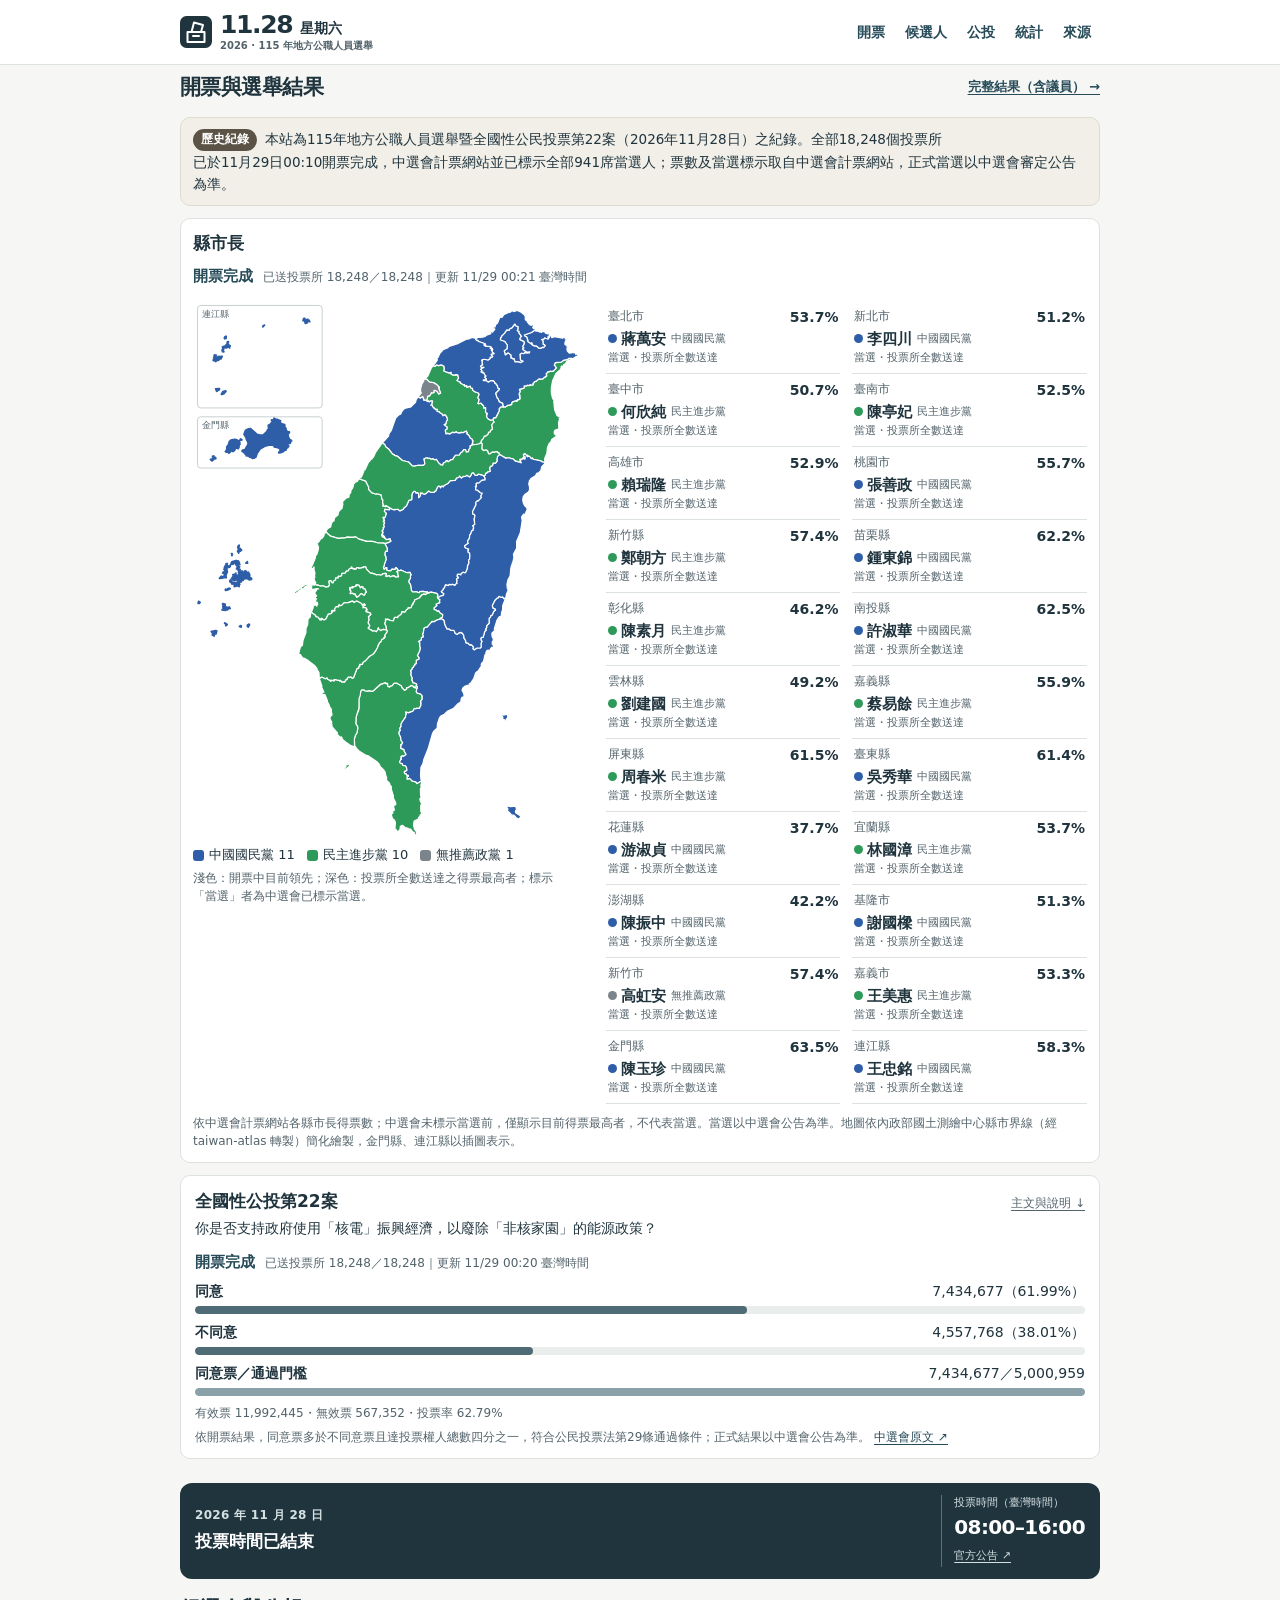
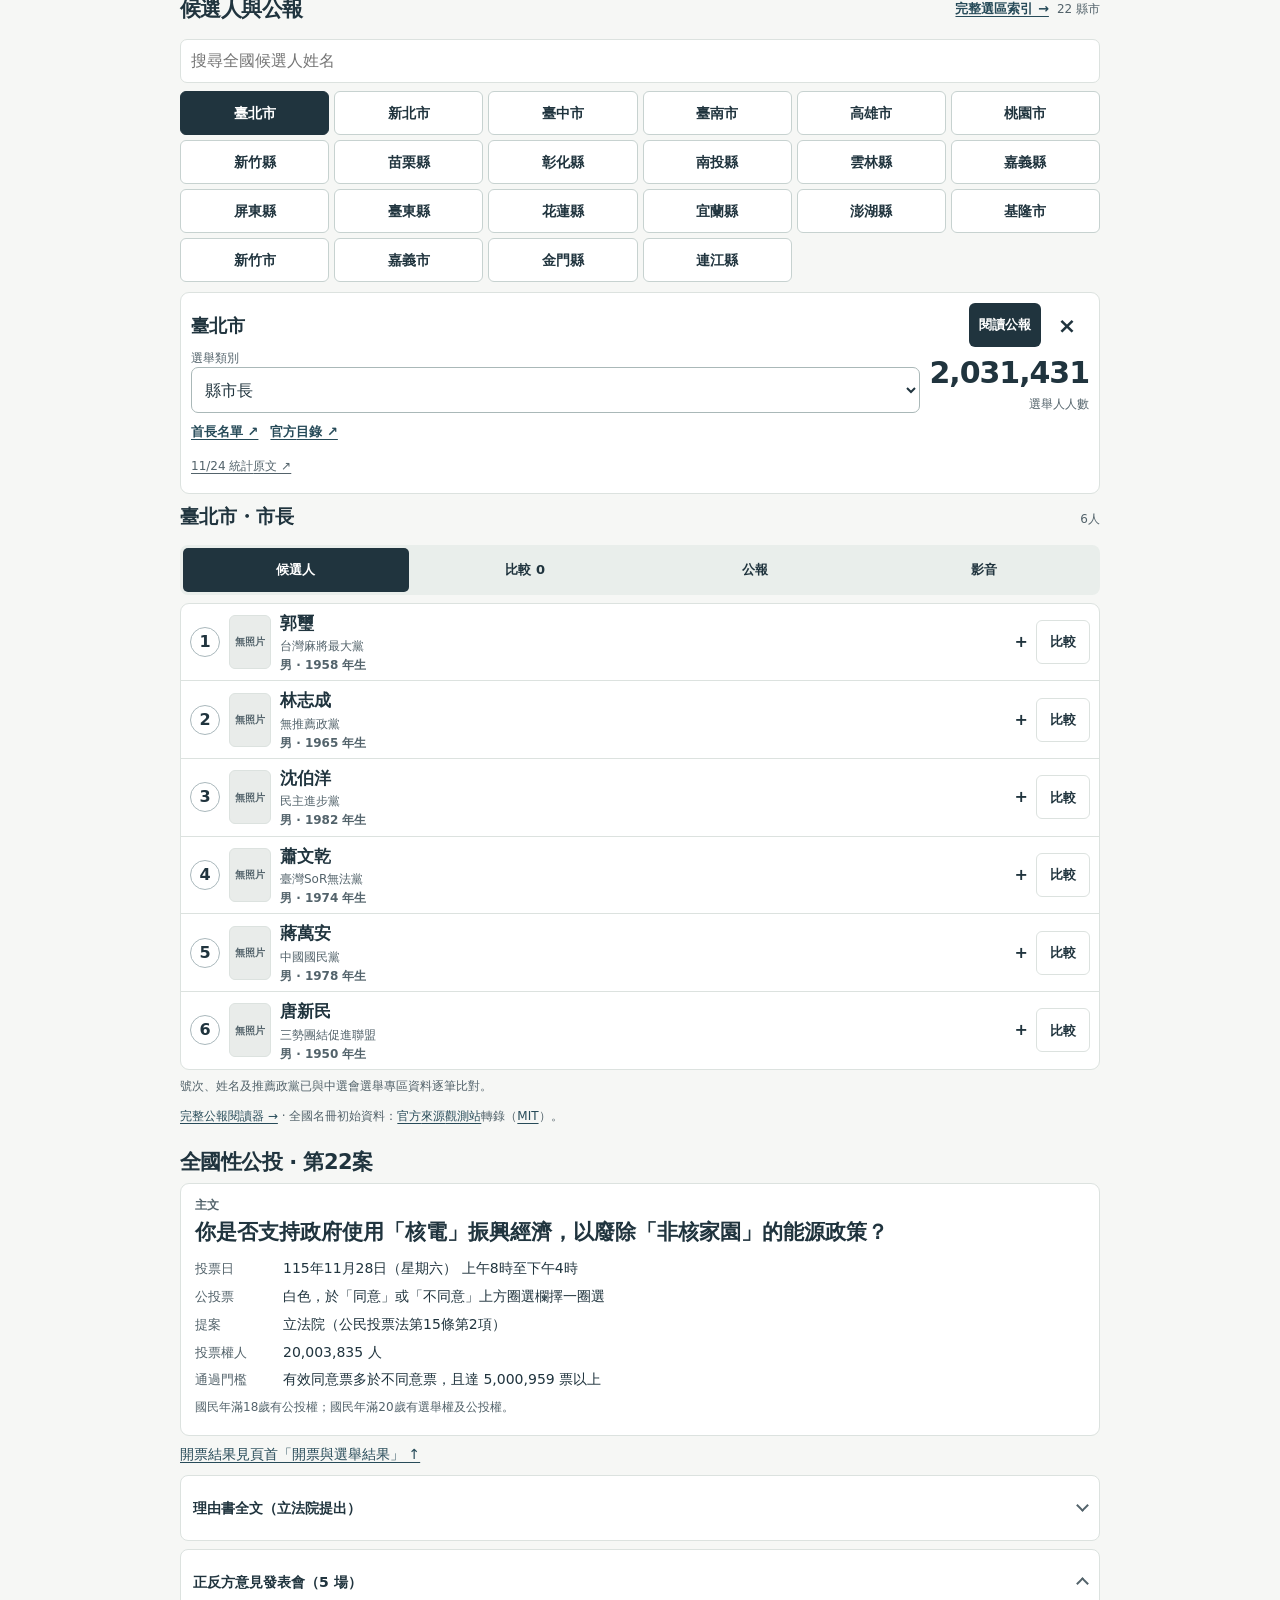
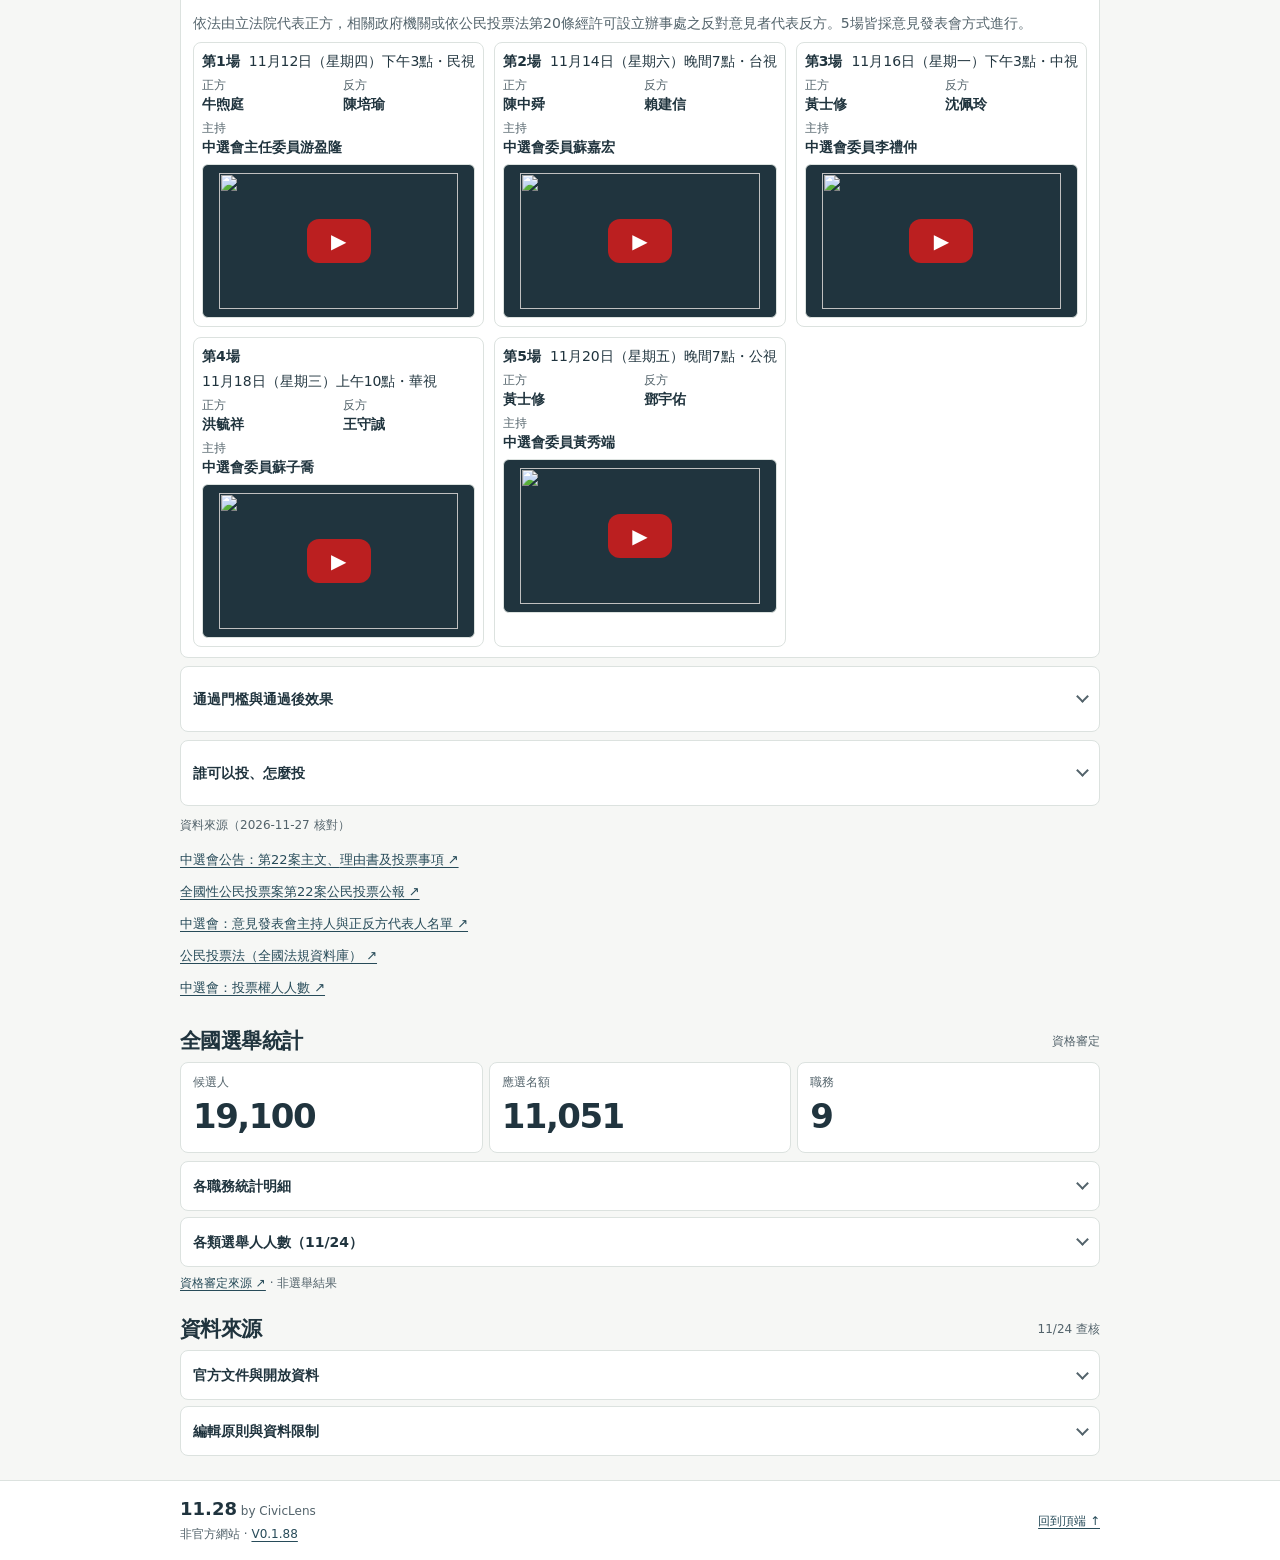
==== commit 21b794f1: "Show the CEC's official winner marks; add handover guide and preview image (V0.1.88) - The CEC count" ====
--- a/index.html
+++ b/index.html
@@ -1,5 +1,5 @@
 <!doctype html>
-<html lang="zh-Hant-TW"><head><meta charset="utf-8"><meta name="viewport" content="width=device-width, initial-scale=1"><meta name="description" content="115年地方公職人員選舉：1,574位縣市長及議員候選人的官方公報政見與學經歷、111年參選紀錄、政見發表會影片及22縣市公報。"><meta name="theme-color" content="#f6f7f5"><link rel="canonical" href="https://civiclens.eugeneyip.net/"><title>11.28｜115年地方公職人員選舉</title><link rel="icon" href="/favicon.ico" sizes="any"><link rel="icon" href="/assets/favicon.svg" type="image/svg+xml"><link rel="apple-touch-icon" sizes="180x180" href="/apple-touch-icon.png"><meta name="apple-mobile-web-app-title" content="11.28"><meta name="application-name" content="11.28"><meta property="og:type" content="website"><meta property="og:locale" content="zh_TW"><meta property="og:site_name" content="11.28 · CivicLens"><meta property="og:title" content="11.28｜115年地方公職人員選舉"><meta property="og:description" content="1,574位候選人的官方公報政見、學經歷與政見發表會影片；22縣市選舉公報與官方統計。"><meta property="og:url" content="https://civiclens.eugeneyip.net/"><meta name="twitter:card" content="summary"><meta name="twitter:title" content="11.28｜115年地方公職人員選舉"><meta name="twitter:description" content="1,574位候選人的官方公報政見、學經歷與政見發表會影片。"><style>:root{color-scheme:light;--ink:#20343e;--muted:#53636b;--paper:#f6f7f5;--line:#dce2df;--accent:#274b59;--white:#fff;--focus:#a05b16}*{box-sizing:border-box}html{scroll-padding-top:12px}body{margin:0;background:var(--paper);color:var(--ink);font:16px/1.5 system-ui,-apple-system,"PingFang TC","Microsoft JhengHei",sans-serif}a{color:var(--accent);text-underline-offset:3px}a:hover{text-decoration-thickness:2px}button,input,select{font:inherit}button,a,input,select,summary{touch-action:manipulation}a:focus-visible,button:focus-visible,input:focus-visible,select:focus-visible,summary:focus-visible,[tabindex]:focus-visible{outline:3px solid var(--focus);outline-offset:2px}.shell{width:min(920px,calc(100% - 32px));margin:auto}.skip,.sr-only{position:absolute;clip:rect(0,0,0,0);width:1px;height:1px;overflow:hidden;white-space:nowrap}.skip:focus{clip:auto;width:auto;height:auto;left:8px;top:8px;z-index:5;background:#fff;padding:12px}header{background:#fff;border-bottom:1px solid var(--line)}.top{display:flex;justify-content:space-between;align-items:center;gap:8px;min-height:60px}.brand{display:flex;align-items:center;gap:7px;text-decoration:none;color:var(--ink);font-size:24px;font-weight:800;letter-spacing:-1px;white-space:nowrap}.brand small{display:block;font-size:10px;line-height:1.1;letter-spacing:1px;font-weight:600;color:var(--muted)}nav{display:flex;gap:4px}nav a{display:grid;place-items:center;min-height:44px;min-width:44px;padding:0 8px;text-decoration:none;font-size:14px;font-weight:650}.hero{display:flex;justify-content:space-between;align-items:center;gap:12px;background:#20343e;color:#fff;border-radius:12px;padding:15px 18px;margin:16px 0 10px}.eyebrow{font-size:12px;color:#d4e0e2;margin:0;letter-spacing:.025em;font-weight:600}.hero h1{font-size:clamp(34px,6vw,49px);letter-spacing:-.055em;font-variant-numeric:tabular-nums;line-height:1.1;margin:7px 0 0}.hero h1 span{font-size:13px;letter-spacing:0;white-space:nowrap}.vote-time{border-left:1px solid #5b7078;padding-left:14px;text-align:left;white-space:nowrap}.vote-time span,.vote-time a{display:block;font-size:11px;color:#d4e0e2}.vote-time strong{display:block;font-size:19px;letter-spacing:-.03em;font-variant-numeric:tabular-nums}.vote-time a{display:inline-flex;align-items:center;min-height:28px}.quick{display:grid;grid-template-columns:1fr 1fr;gap:8px;margin-bottom:22px}.quick a{display:flex;gap:8px;align-items:center;min-height:63px;padding:9px 10px;border:1px solid var(--line);border-radius:9px;background:#fff;text-decoration:none;color:var(--ink);font-weight:700;font-size:15px}.quick svg,.searchbox svg{width:20px;height:20px;fill:none;stroke:currentColor;stroke-width:1.6;stroke-linecap:round;stroke-linejoin:round;flex:none}.quick small{display:block;color:var(--muted);font-size:11px;font-weight:400}.quick b{margin-left:auto;font-size:15px;color:var(--muted)}section:not(.hero){margin:0 0 24px}.sectionhead{display:flex;justify-content:space-between;align-items:center;gap:8px;margin-bottom:10px}.sectionhead h2{font-size:23px;line-height:1.25;margin:0 0 4px;letter-spacing:-.025em}.sectionhead p{color:var(--muted);font-size:13px;margin:0}.tag{font-size:12px;color:var(--muted);white-space:nowrap}.filters{display:grid;grid-template-columns:minmax(0,1fr) minmax(96px,auto) auto;gap:6px;align-items:center}.searchbox{position:relative}.searchbox svg{position:absolute;top:13px;left:10px;color:var(--muted);pointer-events:none}.searchbox input{padding-left:36px}input,select,button{min-height:46px;border:1px solid #aab8b8;background:#fff;border-radius:7px;padding:8px 9px;color:var(--ink);width:100%;min-width:0}button{cursor:pointer;font-weight:600}.small{color:var(--muted);font-size:12px;margin:7px 0}.county-grid{display:grid;grid-template-columns:repeat(4,minmax(0,1fr));gap:6px}.county{display:block;min-width:0}.county a{display:flex;align-items:center;justify-content:space-between;gap:3px;min-height:48px;padding:9px 10px;background:#fff;border:1px solid var(--line);border-radius:7px;text-decoration:none;color:var(--ink);font-weight:650;font-size:15px}.county a:hover{background:#e7eeec;border-color:#9badac}.county a span{color:var(--muted);font-size:12px}.county[hidden],#empty[hidden]{display:none}.data-note{margin:10px 0 0;border-left:2px solid #b8c8c7;padding-left:9px}.metrics{display:grid;grid-template-columns:repeat(3,minmax(0,1fr));gap:6px;margin-bottom:8px}.metrics div{border:1px solid var(--line);background:#fff;border-radius:8px;padding:10px 12px}.metrics span{display:block;font-size:12px;color:var(--muted)}.metrics strong{font-size:clamp(24px,4vw,34px);letter-spacing:-.045em;font-variant-numeric:tabular-nums}.tablewrap{overflow-x:auto;border-top:1px solid var(--line);margin-top:8px}table{width:100%;border-collapse:collapse;min-width:400px;font-size:13px;font-variant-numeric:tabular-nums}caption{text-align:left;padding:7px;color:var(--muted);font-size:12px}th,td{text-align:right;padding:8px 6px;border-top:1px solid var(--line)}th:first-child{text-align:left}thead,tfoot{background:#eef2f0}tbody th{font-weight:500}.source-list{border:1px solid var(--line);border-radius:9px;background:#fff;overflow:hidden}.source{display:flex;align-items:center;justify-content:space-between;gap:8px;padding:11px 12px}.source+.source{border-top:1px solid var(--line)}.source h3{font-size:14px;margin:2px 0;line-height:1.4}.source .eyebrow{color:var(--muted);font-size:11px}.source p{font-size:12px;color:var(--muted);margin:4px 0}.source a{font-size:12px;white-space:nowrap;display:inline-flex;align-items:center;min-height:44px}.resource-links{display:flex;gap:14px;flex-wrap:wrap;font-size:13px;margin-top:8px}.resource-links a{display:inline-flex;align-items:center;min-height:44px}details{padding:10px 12px;background:white;border:1px solid var(--line);border-radius:8px}summary{cursor:pointer;font-weight:650;font-size:14px;min-height:28px;line-height:28px}details p{color:var(--muted);font-size:13px}footer{border-top:1px solid var(--line);padding:14px 0;background:#fff}.footer{display:flex;justify-content:space-between;align-items:center;gap:8px;font-size:12px}.footer strong{font-size:18px}.footer p,.footer span{color:var(--muted);margin:3px 0}.footer a{white-space:nowrap}@media(max-width:600px){.county-grid{grid-template-columns:repeat(3,minmax(0,1fr))}.shell{width:calc(100% - 28px)}.hero{padding:12px 13px}.hero h1{font-size:36px}.vote-time{padding-left:9px}.vote-time strong{font-size:18px}.eyebrow{font-size:11px}.quick{margin-bottom:18px}.metrics div{padding:8px 10px}}@media(max-width:360px){.shell{width:calc(100% - 20px)}.hero h1{font-size:30px}.hero h1 span{font-size:12px}.vote-time span{font-size:10px}.quick a{padding:7px;gap:5px;font-size:14px}.quick svg{width:16px}.county a{padding:7px;font-size:14px}.brand{font-size:22px}nav a{padding:0 4px}}
+<html lang="zh-Hant-TW"><head><meta charset="utf-8"><meta name="viewport" content="width=device-width, initial-scale=1"><meta name="description" content="115年地方公職人員選舉暨全國性公投第22案紀錄：1,574位候選人官方公報政見全文與學經歷、開票結果與當選人、縣市及議員選區地圖、政見發表會影片。"><meta name="theme-color" content="#f6f7f5"><link rel="canonical" href="https://civiclens.eugeneyip.net/"><title>11.28｜115年地方公職人員選舉</title><link rel="icon" href="/favicon.ico" sizes="any"><link rel="icon" href="/assets/favicon.svg" type="image/svg+xml"><link rel="apple-touch-icon" sizes="180x180" href="/apple-touch-icon.png"><meta name="apple-mobile-web-app-title" content="11.28"><meta name="application-name" content="11.28"><meta property="og:type" content="website"><meta property="og:locale" content="zh_TW"><meta property="og:site_name" content="11.28 · CivicLens"><meta property="og:title" content="11.28｜115年地方公職人員選舉"><meta property="og:description" content="1,574位候選人官方公報政見全文、開票結果與當選人、縣市及議員選區地圖；全國性公投第22案完整資訊。"><meta property="og:url" content="https://civiclens.eugeneyip.net/"><meta name="twitter:card" content="summary_large_image"><meta name="twitter:title" content="11.28｜115年地方公職人員選舉"><meta name="twitter:description" content="1,574位候選人官方公報政見全文、開票結果與當選人、選區地圖。"><meta property="og:image" content="https://civiclens.eugeneyip.net/assets/og-image.png"><meta property="og:image:width" content="1200"><meta property="og:image:height" content="630"><meta property="og:image:alt" content="11.28 · 115年地方公職人員選舉暨全國性公民投票第22案選舉紀錄（CivicLens）"><meta name="twitter:image" content="https://civiclens.eugeneyip.net/assets/og-image.png"><style>:root{color-scheme:light;--ink:#20343e;--muted:#53636b;--paper:#f6f7f5;--line:#dce2df;--accent:#274b59;--white:#fff;--focus:#a05b16}*{box-sizing:border-box}html{scroll-padding-top:12px}body{margin:0;background:var(--paper);color:var(--ink);font:16px/1.5 system-ui,-apple-system,"PingFang TC","Microsoft JhengHei",sans-serif}a{color:var(--accent);text-underline-offset:3px}a:hover{text-decoration-thickness:2px}button,input,select{font:inherit}button,a,input,select,summary{touch-action:manipulation}a:focus-visible,button:focus-visible,input:focus-visible,select:focus-visible,summary:focus-visible,[tabindex]:focus-visible{outline:3px solid var(--focus);outline-offset:2px}.shell{width:min(920px,calc(100% - 32px));margin:auto}.skip,.sr-only{position:absolute;clip:rect(0,0,0,0);width:1px;height:1px;overflow:hidden;white-space:nowrap}.skip:focus{clip:auto;width:auto;height:auto;left:8px;top:8px;z-index:5;background:#fff;padding:12px}header{background:#fff;border-bottom:1px solid var(--line)}.top{display:flex;justify-content:space-between;align-items:center;gap:8px;min-height:60px}.brand{display:flex;align-items:center;gap:7px;text-decoration:none;color:var(--ink);font-size:24px;font-weight:800;letter-spacing:-1px;white-space:nowrap}.brand small{display:block;font-size:10px;line-height:1.1;letter-spacing:1px;font-weight:600;color:var(--muted)}nav{display:flex;gap:4px}nav a{display:grid;place-items:center;min-height:44px;min-width:44px;padding:0 8px;text-decoration:none;font-size:14px;font-weight:650}.hero{display:flex;justify-content:space-between;align-items:center;gap:12px;background:#20343e;color:#fff;border-radius:12px;padding:15px 18px;margin:16px 0 10px}.eyebrow{font-size:12px;color:#d4e0e2;margin:0;letter-spacing:.025em;font-weight:600}.hero h1{font-size:clamp(34px,6vw,49px);letter-spacing:-.055em;font-variant-numeric:tabular-nums;line-height:1.1;margin:7px 0 0}.hero h1 span{font-size:13px;letter-spacing:0;white-space:nowrap}.vote-time{border-left:1px solid #5b7078;padding-left:14px;text-align:left;white-space:nowrap}.vote-time span,.vote-time a{display:block;font-size:11px;color:#d4e0e2}.vote-time strong{display:block;font-size:19px;letter-spacing:-.03em;font-variant-numeric:tabular-nums}.vote-time a{display:inline-flex;align-items:center;min-height:28px}.quick{display:grid;grid-template-columns:1fr 1fr;gap:8px;margin-bottom:22px}.quick a{display:flex;gap:8px;align-items:center;min-height:63px;padding:9px 10px;border:1px solid var(--line);border-radius:9px;background:#fff;text-decoration:none;color:var(--ink);font-weight:700;font-size:15px}.quick svg,.searchbox svg{width:20px;height:20px;fill:none;stroke:currentColor;stroke-width:1.6;stroke-linecap:round;stroke-linejoin:round;flex:none}.quick small{display:block;color:var(--muted);font-size:11px;font-weight:400}.quick b{margin-left:auto;font-size:15px;color:var(--muted)}section:not(.hero){margin:0 0 24px}.sectionhead{display:flex;justify-content:space-between;align-items:center;gap:8px;margin-bottom:10px}.sectionhead h2{font-size:23px;line-height:1.25;margin:0 0 4px;letter-spacing:-.025em}.sectionhead p{color:var(--muted);font-size:13px;margin:0}.tag{font-size:12px;color:var(--muted);white-space:nowrap}.filters{display:grid;grid-template-columns:minmax(0,1fr) minmax(96px,auto) auto;gap:6px;align-items:center}.searchbox{position:relative}.searchbox svg{position:absolute;top:13px;left:10px;color:var(--muted);pointer-events:none}.searchbox input{padding-left:36px}input,select,button{min-height:46px;border:1px solid #aab8b8;background:#fff;border-radius:7px;padding:8px 9px;color:var(--ink);width:100%;min-width:0}button{cursor:pointer;font-weight:600}.small{color:var(--muted);font-size:12px;margin:7px 0}.county-grid{display:grid;grid-template-columns:repeat(4,minmax(0,1fr));gap:6px}.county{display:block;min-width:0}.county a{display:flex;align-items:center;justify-content:space-between;gap:3px;min-height:48px;padding:9px 10px;background:#fff;border:1px solid var(--line);border-radius:7px;text-decoration:none;color:var(--ink);font-weight:650;font-size:15px}.county a:hover{background:#e7eeec;border-color:#9badac}.county a span{color:var(--muted);font-size:12px}.county[hidden],#empty[hidden]{display:none}.data-note{margin:10px 0 0;border-left:2px solid #b8c8c7;padding-left:9px}.metrics{display:grid;grid-template-columns:repeat(3,minmax(0,1fr));gap:6px;margin-bottom:8px}.metrics div{border:1px solid var(--line);background:#fff;border-radius:8px;padding:10px 12px}.metrics span{display:block;font-size:12px;color:var(--muted)}.metrics strong{font-size:clamp(24px,4vw,34px);letter-spacing:-.045em;font-variant-numeric:tabular-nums}.tablewrap{overflow-x:auto;border-top:1px solid var(--line);margin-top:8px}table{width:100%;border-collapse:collapse;min-width:400px;font-size:13px;font-variant-numeric:tabular-nums}caption{text-align:left;padding:7px;color:var(--muted);font-size:12px}th,td{text-align:right;padding:8px 6px;border-top:1px solid var(--line)}th:first-child{text-align:left}thead,tfoot{background:#eef2f0}tbody th{font-weight:500}.source-list{border:1px solid var(--line);border-radius:9px;background:#fff;overflow:hidden}.source{display:flex;align-items:center;justify-content:space-between;gap:8px;padding:11px 12px}.source+.source{border-top:1px solid var(--line)}.source h3{font-size:14px;margin:2px 0;line-height:1.4}.source .eyebrow{color:var(--muted);font-size:11px}.source p{font-size:12px;color:var(--muted);margin:4px 0}.source a{font-size:12px;white-space:nowrap;display:inline-flex;align-items:center;min-height:44px}.resource-links{display:flex;gap:14px;flex-wrap:wrap;font-size:13px;margin-top:8px}.resource-links a{display:inline-flex;align-items:center;min-height:44px}details{padding:10px 12px;background:white;border:1px solid var(--line);border-radius:8px}summary{cursor:pointer;font-weight:650;font-size:14px;min-height:28px;line-height:28px}details p{color:var(--muted);font-size:13px}footer{border-top:1px solid var(--line);padding:14px 0;background:#fff}.footer{display:flex;justify-content:space-between;align-items:center;gap:8px;font-size:12px}.footer strong{font-size:18px}.footer p,.footer span{color:var(--muted);margin:3px 0}.footer a{white-space:nowrap}@media(max-width:600px){.county-grid{grid-template-columns:repeat(3,minmax(0,1fr))}.shell{width:calc(100% - 28px)}.hero{padding:12px 13px}.hero h1{font-size:36px}.vote-time{padding-left:9px}.vote-time strong{font-size:18px}.eyebrow{font-size:11px}.quick{margin-bottom:18px}.metrics div{padding:8px 10px}}@media(max-width:360px){.shell{width:calc(100% - 20px)}.hero h1{font-size:30px}.hero h1 span{font-size:12px}.vote-time span{font-size:10px}.quick a{padding:7px;gap:5px;font-size:14px}.quick svg{width:16px}.county a{padding:7px;font-size:14px}.brand{font-size:22px}nav a{padding:0 4px}}
 /* 0.1.3: compact, functional mobile hierarchy */
 [hidden]{display:none!important}.top{min-height:64px;gap:10px}.brand{letter-spacing:0;gap:8px;min-width:0}.brand svg{flex:none}.brandtext{display:block;min-width:0}.branddate{font-size:25px;line-height:1.14;font-weight:800;letter-spacing:-.055em;display:block}.branddate>span{font-size:14px;letter-spacing:0}.brand small{font-size:10px;letter-spacing:0;line-height:1.4;white-space:nowrap;color:var(--muted)}nav{gap:2px}nav a{padding:0 9px}.hero{padding:12px 15px;display:grid;grid-template-columns:minmax(0,1fr) auto;gap:10px;margin:12px 0 8px}.countdown .eyebrow{font-size:12px;line-height:1.3}.clock{display:flex;gap:7px;align-items:baseline;margin-top:7px;white-space:nowrap}.clock>span{display:flex;gap:2px;align-items:baseline}.clock b{font-size:clamp(19px,4vw,32px);line-height:1.15;font-variant-numeric:tabular-nums;letter-spacing:-.055em}.clock small{font-size:11px;color:#d4e0e2}.vote-time{padding-left:12px}.vote-time strong{font-size:20px}.vote-time a{min-height:22px}.quick{margin-bottom:16px}.quick a{min-height:50px;padding:7px 10px}.sectionhead{margin-bottom:8px}.sectionhead h2{margin:0;font-size:21px}.filters{margin-bottom:8px}.county-grid{grid-template-columns:repeat(6,minmax(0,1fr));gap:5px}.county button,.county a{min-height:44px;font-size:14px;padding:5px 4px;border:1px solid #c7d2d0;border-radius:6px;text-align:center}.county a{justify-content:center}.county button:hover{background:#e7eeec}.county button[aria-pressed=true]{background:var(--ink);color:white;border-color:var(--ink)}.county-panel,.ref-card{border:1px solid var(--line);border-radius:9px;padding:10px;background:white;margin:0 0 8px}.county-panel-head{display:flex;align-items:center;gap:8px}.county-panel h3,.ref-card h3{margin:0;font-size:18px}.county-panel h3{margin-right:auto}.county-open{display:inline-flex;align-items:center;min-height:44px;background:var(--ink);color:white;text-decoration:none;padding:6px 10px;border-radius:6px;font-size:14px;font-weight:650}.county-panel #clear-county{width:44px;min-height:44px;padding:0;font-size:22px;border:0}.county-metric{display:grid;grid-template-columns:minmax(0,1fr) auto;gap:10px;align-items:end;margin:6px 0}.county-metric label{display:block;font-size:12px;color:var(--muted)}.elector-number,.ref-count{display:flex;flex-direction:column;text-align:right;white-space:nowrap}.elector-number strong,.ref-count strong{font-size:clamp(22px,5vw,30px);font-variant-numeric:tabular-nums;letter-spacing:-.035em}.elector-number span,.ref-count span{font-size:12px;color:var(--muted)}.source-link{display:inline-flex;align-items:center;min-height:44px;margin:0}.ref-card{display:flex;align-items:center;justify-content:space-between;gap:8px;flex-wrap:wrap}.ref-links{display:flex;gap:12px;flex-wrap:wrap}.ref-links a{font-size:13px;display:inline-flex;align-items:center;min-height:44px}.national-electors>div{display:flex;justify-content:space-between;gap:10px;padding:7px 0;border-bottom:1px solid var(--line);font-size:13px}.national-electors strong{white-space:nowrap;font-variant-numeric:tabular-nums}.stats-details+.stats-details,#sources details+details{margin-top:6px}.source-list{margin-top:8px}.data-note{margin-top:7px}.resource-links{gap:8px 14px}.footer{padding:0}#countdown-ended{font-size:17px;display:block;margin-top:5px}
 @media(max-width:680px){.top{display:grid;grid-template-columns:minmax(0,1fr) auto;gap:4px;min-height:58px}.branddate{font-size:24px}.brand small{font-size:10px}nav{gap:0}nav a{min-width:36px;padding:0 4px;font-size:13px}.county-grid{grid-template-columns:repeat(4,minmax(0,1fr))}.hero{padding:10px 11px;gap:7px}.clock{gap:4px}.clock b{font-size:24px}.clock small{font-size:10px}.vote-time{padding-left:8px}.vote-time strong{font-size:17px}.vote-time span,.vote-time a{font-size:10px}.quick{margin-bottom:14px}}
@@ -199,7 +199,7 @@
 .quick[hidden]{display:none}
 </style></head><body>
 <a class="skip" href="#main">跳至主要內容</a><header><div class="shell top"><a class="brand" href="#main" aria-label="11.28 星期六，首頁"><svg width="32" height="32" aria-hidden="true" viewBox="0 0 64 64"><rect width="64" height="64" rx="13" fill="#20343e"/><g fill="none" stroke="#fff" stroke-width="4" stroke-linecap="round" stroke-linejoin="round"><path d="M15 32h34v20H15zM23 32l5-19 18 5-4 14M26 40h12"/></g></svg><span class="brandtext"><span class="branddate">11.28 <span>星期六</span></span><small>2026 · 115 年地方公職人員選舉</small></span></a><nav aria-label="主要導覽"><a href="#results">開票</a><a href="#directory">候選人</a><a href="#referendum">公投</a><a href="#statistics">統計</a><a href="#sources">來源</a></nav></div></header>
-<main id="main" class="shell"><h1 class="sr-only">2026 年地方公職人員選舉</h1><section id="results"><div class="sectionhead"><h2>開票與選舉結果</h2><a class="reader-link" href="results.html">完整結果（含議員） →</a></div><p class="archive-note"><strong>歷史紀錄</strong>本站為115年地方公職人員選舉暨全國性公民投票第22案（2026年11月28日）之紀錄。全部18,248個投票所已於11月29日00:10開票完成；票數取自中選會計票網站，正式當選以中選會審定公告為準。</p><div id="results-map" class="results-map"><p class="small" id="rm-status">開票資料載入中；亦可直接查閱 <a href="https://vote.cec.gov.tw/2026-local/zh-TW/indexP.html">中選會計票網站 ↗</a>。</p></div><div id="ref-live" class="ref-live" hidden aria-live="polite"></div></section><section class="hero" aria-label="投票資訊"><div class="countdown"><p id="countdown-label" class="eyebrow">距離投票日期還有</p><div id="countdown-clock" role="timer" aria-live="off" class="clock"><span><b id="days">--</b><small>天</small></span><span><b id="hours">--</b><small>時</small></span><span><b id="minutes">--</b><small>分</small></span><span><b id="seconds">--</b><small>秒</small></span></div><strong id="countdown-ended" hidden>投票時間已結束</strong></div><div class="vote-time"><span>投票時間（臺灣時間）</span><strong>08:00–16:00</strong><a href="https://info.cec.gov.tw/vote2026/article/content/?id=M0016&amp;target=%2Farticle%2FA0046" target="_blank" rel="noopener noreferrer">官方公告 ↗</a></div></section>
+<main id="main" class="shell"><h1 class="sr-only">2026 年地方公職人員選舉</h1><section id="results"><div class="sectionhead"><h2>開票與選舉結果</h2><a class="reader-link" href="results.html">完整結果（含議員） →</a></div><p class="archive-note"><strong>歷史紀錄</strong>本站為115年地方公職人員選舉暨全國性公民投票第22案（2026年11月28日）之紀錄。全部18,248個投票所已於11月29日00:10開票完成，中選會計票網站並已標示全部941席當選人；票數及當選標示取自中選會計票網站，正式當選以中選會審定公告為準。</p><div id="results-map" class="results-map"><p class="small" id="rm-status">開票資料載入中；亦可直接查閱 <a href="https://vote.cec.gov.tw/2026-local/zh-TW/indexP.html">中選會計票網站 ↗</a>。</p></div><div id="ref-live" class="ref-live" hidden aria-live="polite"></div></section><section class="hero" aria-label="投票資訊"><div class="countdown"><p id="countdown-label" class="eyebrow">距離投票日期還有</p><div id="countdown-clock" role="timer" aria-live="off" class="clock"><span><b id="days">--</b><small>天</small></span><span><b id="hours">--</b><small>時</small></span><span><b id="minutes">--</b><small>分</small></span><span><b id="seconds">--</b><small>秒</small></span></div><strong id="countdown-ended" hidden>投票時間已結束</strong></div><div class="vote-time"><span>投票時間（臺灣時間）</span><strong>08:00–16:00</strong><a href="https://info.cec.gov.tw/vote2026/article/content/?id=M0016&amp;target=%2Farticle%2FA0046" target="_blank" rel="noopener noreferrer">官方公告 ↗</a></div></section>
 <div class="bring" id="bring" role="note" aria-label="投票攜帶提醒"><p class="bring-title">投票記得帶</p><ul class="bring-list"><li><svg viewBox="0 0 24 24" aria-hidden="true"><rect x="3" y="5" width="18" height="14" rx="2"/><circle cx="8.5" cy="11" r="2"/><path d="M5.8 16.2c.6-1.3 1.6-2 2.7-2s2.1.7 2.7 2M14 10h4M14 14h3"/></svg>國民身分證</li><li><svg viewBox="0 0 24 24" aria-hidden="true"><path d="M10 3.5h4v4.2l1.8 2.8H8.2L10 7.7z"/><rect x="5.5" y="10.5" width="13" height="4.5" rx="1"/><path d="M5 19.5h14"/></svg>印章</li><li><svg viewBox="0 0 24 24" aria-hidden="true"><path d="M7 3h7l4 4v14H7z"/><path d="M14 3v4h4M10 12h5M10 16h5"/></svg>投票通知單</li></ul><p class="bring-note">未帶印章可簽名或按指印；未帶通知單，請記住名冊號次。</p></div><div class="quick" id="quick" aria-label="官方查詢"><a href="https://info.cec.gov.tw/vote2026/" target="_blank" rel="noopener noreferrer"><svg viewBox="0 0 24 24" aria-hidden="true"><path d="M12 21s7-6 7-12a7 7 0 1 0-14 0c0 6 7 12 7 12Z"/><circle cx="12" cy="9" r="2.5"/></svg><span>投票所查詢<small>中選會</small></span><b aria-hidden="true">↗</b></a><a href="#directory"><svg viewBox="0 0 24 24" aria-hidden="true"><circle cx="10" cy="8" r="4"/><path d="M3 20v-2a7 7 0 0 1 12-5m4 1v6m-3-3h6"/></svg><span>候選人查詢<small>站內</small></span><b aria-hidden="true">↓</b></a></div>
 <section id="directory"><div class="sectionhead"><h2>候選人與公報</h2><a class="reader-link" href="districts.html">完整選區索引 →</a><span class="tag" id="count" role="status" aria-live="polite">22 縣市</span></div>
 <div class="candidate-search-box"><label class="sr-only" for="candidate-search">全國候選人姓名</label><input id="candidate-search" type="search" placeholder="搜尋全國候選人姓名" autocomplete="off" disabled><div id="candidate-search-results" aria-live="polite"></div></div><div class="county-grid"><article class="county" data-name="臺北市" data-region="北部"><a href="https://eebulletin.cec.gov.tw/?dir=115%2F01%E8%87%BA%E5%8C%97%E5%B8%82" target="_blank" rel="noopener noreferrer" aria-label="臺北市官方電子公報（另開視窗）">臺北市 <span aria-hidden="true">↗</span></a></article><article class="county" data-name="新北市" data-region="北部"><a href="https://eebulletin.cec.gov.tw/?dir=115%2F02%E6%96%B0%E5%8C%97%E5%B8%82" target="_blank" rel="noopener noreferrer" aria-label="新北市官方電子公報（另開視窗）">新北市 <span aria-hidden="true">↗</span></a></article><article class="county" data-name="臺中市" data-region="中部"><a href="https://eebulletin.cec.gov.tw/?dir=115%2F03%E8%87%BA%E4%B8%AD%E5%B8%82" target="_blank" rel="noopener noreferrer" aria-label="臺中市官方電子公報（另開視窗）">臺中市 <span aria-hidden="true">↗</span></a></article><article class="county" data-name="臺南市" data-region="南部"><a href="https://eebulletin.cec.gov.tw/?dir=115%2F04%E8%87%BA%E5%8D%97%E5%B8%82" target="_blank" rel="noopener noreferrer" aria-label="臺南市官方電子公報（另開視窗）">臺南市 <span aria-hidden="true">↗</span></a></article><article class="county" data-name="高雄市" data-region="南部"><a href="https://eebulletin.cec.gov.tw/?dir=115%2F05%E9%AB%98%E9%9B%84%E5%B8%82" target="_blank" rel="noopener noreferrer" aria-label="高雄市官方電子公報（另開視窗）">高雄市 <span aria-hidden="true">↗</span></a></article><article class="county" data-name="桃園市" data-region="北部"><a href="https://eebulletin.cec.gov.tw/?dir=115%2F06%E6%A1%83%E5%9C%92%E5%B8%82" target="_blank" rel="noopener noreferrer" aria-label="桃園市官方電子公報（另開視窗）">桃園市 <span aria-hidden="true">↗</span></a></article><article class="county" data-name="新竹縣" data-region="北部"><a href="https://eebulletin.cec.gov.tw/?dir=115%2F07%E6%96%B0%E7%AB%B9%E7%B8%A3" target="_blank" rel="noopener noreferrer" aria-label="新竹縣官方電子公報（另開視窗）">新竹縣 <span aria-hidden="true">↗</span></a></article><article class="county" data-name="苗栗縣" data-region="中部"><a href="https://eebulletin.cec.gov.tw/?dir=115%2F08%E8%8B%97%E6%A0%97%E7%B8%A3" target="_blank" rel="noopener noreferrer" aria-label="苗栗縣官方電子公報（另開視窗）">苗栗縣 <span aria-hidden="true">↗</span></a></article><article class="county" data-name="彰化縣" data-region="中部"><a href="https://eebulletin.cec.gov.tw/?dir=115%2F09%E5%BD%B0%E5%8C%96%E7%B8%A3" target="_blank" rel="noopener noreferrer" aria-label="彰化縣官方電子公報（另開視窗）">彰化縣 <span aria-hidden="true">↗</span></a></article><article class="county" data-name="南投縣" data-region="中部"><a href="https://eebulletin.cec.gov.tw/?dir=115%2F10%E5%8D%97%E6%8A%95%E7%B8%A3" target="_blank" rel="noopener noreferrer" aria-label="南投縣官方電子公報（另開視窗）">南投縣 <span aria-hidden="true">↗</span></a></article><article class="county" data-name="雲林縣" data-region="中部"><a href="https://eebulletin.cec.gov.tw/?dir=115%2F11%E9%9B%B2%E6%9E%97%E7%B8%A3" target="_blank" rel="noopener noreferrer" aria-label="雲林縣官方電子公報（另開視窗）">雲林縣 <span aria-hidden="true">↗</span></a></article><article class="county" data-name="嘉義縣" data-region="南部"><a href="https://eebulletin.cec.gov.tw/?dir=115%2F12%E5%98%89%E7%BE%A9%E7%B8%A3" target="_blank" rel="noopener noreferrer" aria-label="嘉義縣官方電子公報（另開視窗）">嘉義縣 <span aria-hidden="true">↗</span></a></article><article class="county" data-name="屏東縣" data-region="南部"><a href="https://eebulletin.cec.gov.tw/?dir=115%2F13%E5%B1%8F%E6%9D%B1%E7%B8%A3" target="_blank" rel="noopener noreferrer" aria-label="屏東縣官方電子公報（另開視窗）">屏東縣 <span aria-hidden="true">↗</span></a></article><article class="county" data-name="臺東縣" data-region="東部"><a href="https://eebulletin.cec.gov.tw/?dir=115%2F14%E8%87%BA%E6%9D%B1%E7%B8%A3" target="_blank" rel="noopener noreferrer" aria-label="臺東縣官方電子公報（另開視窗）">臺東縣 <span aria-hidden="true">↗</span></a></article><article class="county" data-name="花蓮縣" data-region="東部"><a href="https://eebulletin.cec.gov.tw/?dir=115%2F15%E8%8A%B1%E8%93%AE%E7%B8%A3" target="_blank" rel="noopener noreferrer" aria-label="花蓮縣官方電子公報（另開視窗）">花蓮縣 <span aria-hidden="true">↗</span></a></article><article class="county" data-name="宜蘭縣" data-region="東部"><a href="https://eebulletin.cec.gov.tw/?dir=115%2F16%E5%AE%9C%E8%98%AD%E7%B8%A3" target="_blank" rel="noopener noreferrer" aria-label="宜蘭縣官方電子公報（另開視窗）">宜蘭縣 <span aria-hidden="true">↗</span></a></article><article class="county" data-name="澎湖縣" data-region="離島"><a href="https://eebulletin.cec.gov.tw/?dir=115%2F17%E6%BE%8E%E6%B9%96%E7%B8%A3" target="_blank" rel="noopener noreferrer" aria-label="澎湖縣官方電子公報（另開視窗）">澎湖縣 <span aria-hidden="true">↗</span></a></article><article class="county" data-name="基隆市" data-region="北部"><a href="https://eebulletin.cec.gov.tw/?dir=115%2F18%E5%9F%BA%E9%9A%86%E5%B8%82" target="_blank" rel="noopener noreferrer" aria-label="基隆市官方電子公報（另開視窗）">基隆市 <span aria-hidden="true">↗</span></a></article><article class="county" data-name="新竹市" data-region="北部"><a href="https://eebulletin.cec.gov.tw/?dir=115%2F19%E6%96%B0%E7%AB%B9%E5%B8%82" target="_blank" rel="noopener noreferrer" aria-label="新竹市官方電子公報（另開視窗）">新竹市 <span aria-hidden="true">↗</span></a></article><article class="county" data-name="嘉義市" data-region="南部"><a href="https://eebulletin.cec.gov.tw/?dir=115%2F20%E5%98%89%E7%BE%A9%E5%B8%82" target="_blank" rel="noopener noreferrer" aria-label="嘉義市官方電子公報（另開視窗）">嘉義市 <span aria-hidden="true">↗</span></a></article><article class="county" data-name="金門縣" data-region="離島"><a href="https://eebulletin.cec.gov.tw/?dir=115%2F21%E9%87%91%E9%96%80%E7%B8%A3" target="_blank" rel="noopener noreferrer" aria-label="金門縣官方電子公報（另開視窗）">金門縣 <span aria-hidden="true">↗</span></a></article><article class="county" data-name="連江縣" data-region="離島"><a href="https://eebulletin.cec.gov.tw/?dir=115%2F22%E9%80%A3%E6%B1%9F%E7%B8%A3" target="_blank" rel="noopener noreferrer" aria-label="連江縣官方電子公報（另開視窗）">連江縣 <span aria-hidden="true">↗</span></a></article></div><div class="county-panel" id="county-panel" hidden><div class="county-panel-head"><h3 id="selected-county" tabindex="-1"></h3><a class="county-open" id="selected-link">閱讀公報</a><button type="button" id="clear-county" aria-label="取消縣市選擇">×</button></div><div class="county-metric"><div><label for="office">選舉類別</label><select id="office"><option value="0">縣市長</option><option value="1">縣市議員</option><option value="2">鄉鎮市長／山地區長</option><option value="3">鄉鎮市民代表／山地區民代表</option><option value="4">村里長</option><option value="5">全國性公投第22案</option></select></div><div class="elector-number"><strong id="elector-value"></strong><span id="elector-label">選舉人人數</span></div></div><p id="elector-category" class="small sr-only"></p><div class="county-doc-links"><a id="chief-notice" target="_blank" rel="noopener noreferrer">首長名單 ↗</a><a id="official-directory" target="_blank" rel="noopener noreferrer">官方目錄 ↗</a></div><a class="small source-link" id="elector-source" target="_blank" rel="noopener noreferrer">11/24 統計原文 ↗</a></div>
@@ -207,7 +207,7 @@
 <section id="referendum"><div class="sectionhead"><h2>全國性公投 · 第22案</h2></div><div class="ref-main"><p class="eyebrow">主文</p><p class="ref-question"><span class="clause">你是否支持政府使用「核電」振興經濟，</span><span class="clause">以廢除「非核家園」的能源政策？</span></p><dl class="ref-facts"><div><dt>投票日</dt><dd>115年11月28日（星期六） 上午8時至下午4時</dd></div><div><dt>公投票</dt><dd><span class="clause">白色，</span><span class="clause">於「同意」或「不同意」上方圈選欄擇一圈選</span></dd></div><div><dt>提案</dt><dd>立法院（公民投票法第15條第2項）</dd></div><div><dt>投票權人</dt><dd>20,003,835 人</dd></div><div><dt>通過門檻</dt><dd><span class="clause">有效同意票多於不同意票，</span><span class="clause">且達 5,000,959 票以上</span></dd></div></dl><p class="small"><span class="clause">國民年滿18歲有公投權；</span><span class="clause">國民年滿20歲有選舉權及公投權。</span></p></div><p class="ref-tolive"><a href="#results">開票結果見頁首「開票與選舉結果」 ↑</a></p><details class="ref-block"><summary>理由書全文（立法院提出）</summary><div class="ref-reason"><p>世界正在快速改變。面對 AI 科技的爆發與淨零碳排的挑戰，台灣的電力政策不能再停留在過去的意識形態。這一次公投，不談政黨對立，而是要用國際官方的綠能標準、世界巨頭的遠見、科學的最新科技，以及壓倒性的全民意志，將既有的核電廠區升級為前瞻科技示範園區，為台灣找出最務實、最安全的能源大路。據此，提出公投案，交由全體公民投票決定，以展現公民社會之意志。</p><h3 class="ref-h">1.國際的進步趨勢：全球共推核能，科技與政經官方的共同共識</h3><p>能源政策必須與世界接軌。放眼國際，核能的定位早已被全球官方組織與頂尖腦袋徹底翻轉：</p><p class="ref-item">(1)聯合國、歐盟正式將核能視為綠能：在國際綠能標準的最高殿堂，歐盟已將核能納入《永續金融分類法》的綠能範疇；聯合國氣候變遷大會（COP）也多次重申核能是達成碳中和不可或缺的潔淨能源。核能，就是不折不扣的綠能。</p><p class="ref-item">(2)美國、日本、歐盟與聯合國大力推動「24/7CFE」：國際官方正全力倡導「24/7 全天候無碳能源（24/7Carbon-Free Energy）」計畫。世界各國意識到，風電與光電受限於氣候，無法做到一天 24 小時、一星期 7 天穩定供電，唯有將「核能」作為基載，搭配再生能源，才能真正實現全天候 100%的無碳電力。</p><p class="ref-item">(3)「台灣之光」輝達（NVIDIA）執行長黃仁勳公開指出：「AI 基礎設施需要龐大的能量支持，而韓國等國家之所以是發展 AI 工廠的理想地點，正是因為他們擁有領先全球的核能技術。」黃仁勳直言，強大的核能，就是繁榮 AI 產業與高科技製造業的關鍵基礎。</p><p class="ref-item">(4)科技巨擘馬斯克（Elon Musk）也多次強烈呼籲：「在現階段，關閉核電廠完全是『瘋狂且愚蠢（Total Madness）』的舉動。」為了因應電動車與 AI 的用電潮，他主張不僅不能停用核能，更應該重啟被政治原因關閉的核電廠。</p><p class="ref-item">(5)美國川普（Donald Trump）政府的國家戰略：為了確保美國在 AI 與先進製造業的絕對領先，川普政府已正式簽署行政命令，設定 25 年內將核能產量翻成四倍的國家目標，並砸下 175 億美元聯邦貸款，全面加速興建 10 座全新大型核反應爐。全球頂尖的微軟、亞馬遜、Google 等科技巨頭，也紛紛跳過傳統電網，直接與核電廠簽署長期供電合約。國際潮流已經證明：沒有核電，就沒有 AI 的未來。</p><h3 class="ref-h">2.民主的壓倒性民意：跨越黨派的社會新共識</h3><p>在民主台灣，政策應該由民意決定，而「重回核能」已經是台灣跨越黨派的壓倒性共識。根據「台灣勵志協會（TIA）」的最新民調，全台灣支持核四啟用的比例高達 79%！</p><p>這代表不分藍綠、不分立場，近八成的台灣人民都深刻意識到台灣不能缺電、電價不能暴漲。這場公投，正是將這股高達八成的龐大民主民意，轉化為實質政策的關鍵時刻。</p><h3 class="ref-h">3.科學的前瞻藍圖：一舉解決缺電、缺水、減碳難題</h3><p>配合公投通過後「提高核能占比」的目標，可利用新科技解決台灣的核心痛點：</p><p class="ref-item">(1)打造 AI 與半導體的獨立不中斷電網：在核四廠區興建新一代大型機組，或引進國際最先進的 SMR（小型模組化核反應爐）。直接作為 AI 算力中心與半導體高科技產業的「獨立、穩定、零碳基載電力」，科技業有專屬電源，就能徹底解決我國長年「南電北送」的電網調度與跳電難題。</p><p class="ref-item">(2)利用小型反應爐（SMR）特殊優勢根治台灣缺水困境：利用 SMR 特有的高效率、高熱能進行「海水淡化」，在北台灣建立穩定的備用水源，讓高耗水的高科技業與民生不再受極端氣候、旱災的威脅，徹底解決台灣水資源匱乏的困境。</p><p class="ref-item">(3)推動國際趨勢「核能產氫」，開闢 2050 淨零碳排全新賽道：將新一代核能技術與「碳捕獲與儲存（CCS）」技術深度結合，並大力推動國際最尖端的「核能產氫」技術。氫能是未來的潔淨能源，用核能乾淨、高效地製造氫氣，能讓台灣在 25 年內真正落實淨零排放。</p><h3 class="ref-h">4.順應國際、展現民意：授權立法院迎向科學</h3><p>「非核家園」在當年或許有其討論的時空背景，但在科學、民主與國際趨勢的檢驗下，它已經不再符合台灣今天的國家安全與經濟利益。</p><p>本公投案是順應國際科技潮流，也是展現台灣近八成的民主民意。我們要在國家重大政策上，正式打破「非核家園」的僵化束縛，用最強大的直接民意，要求政府調整國家發展方向，並全面授權立法院督促相關行政機關，落實核能推動政策與完備相關法制，明文確立「國家能源必須尊重大眾民意、不得再因特定政黨立場訂定非核政策」的科學原則。</p><p>綜上，提高核能占比以廢除非核家園的能源政策，應交由全民公投，共同決定，始符合民主憲政及國民主權之精神。爰依據公民投票法第 15 條第 2 項規定，由立法院就「你是否支持政府使用『核電』振興經濟，以廢除『非核家園』的能源政策？」之重大政策提出公投案，交由全體公民投票決定，以展現公民社會之意志。</p><p class="small">出處：<span class="nw">中選會115年8月28日公告</span><span class="nw">（中選務字第1153150284號）</span></p></div></details><details class="ref-block" open><summary>正反方意見發表會（5 場）</summary><p class="small"><span class="clause">依法由立法院代表正方，</span><span class="clause">相關政府機關或依公民投票法第20條經許可設立辦事處之反對意見者代表反方。</span><span class="clause">5場皆採意見發表會方式進行。</span></p><div class="ref-hearings"><article class="ref-hearing"><div class="ref-hmeta"><strong>第1場</strong><span>11月12日（星期四）下午3點・民視</span></div><dl class="ref-sides"><div><dt>正方</dt><dd>牛煦庭</dd></div><div><dt>反方</dt><dd>陳培瑜</dd></div><div><dt>主持</dt><dd>中選會主任委員游盈隆</dd></div></dl><div class="video-slot"><button type="button" class="video-play ref-play" data-video="-_5M7gAlFFM" data-title="全國性公民投票案第22案意見發表會第1場" aria-label="站內播放：第1場意見發表會"><img class="video-thumb" alt="" loading="lazy" decoding="async" referrerpolicy="no-referrer" src="https://i.ytimg.com/vi/-_5M7gAlFFM/mqdefault.jpg"><span class="video-play-icon" aria-hidden="true">▶</span></button></div></article><article class="ref-hearing"><div class="ref-hmeta"><strong>第2場</strong><span>11月14日（星期六）晚間7點・台視</span></div><dl class="ref-sides"><div><dt>正方</dt><dd>陳中舜</dd></div><div><dt>反方</dt><dd>賴建信</dd></div><div><dt>主持</dt><dd>中選會委員蘇嘉宏</dd></div></dl><div class="video-slot"><button type="button" class="video-play ref-play" data-video="guXroDxi-es" data-title="全國性公民投票案第22案意見發表會第2場" aria-label="站內播放：第2場意見發表會"><img class="video-thumb" alt="" loading="lazy" decoding="async" referrerpolicy="no-referrer" src="https://i.ytimg.com/vi/guXroDxi-es/mqdefault.jpg"><span class="video-play-icon" aria-hidden="true">▶</span></button></div></article><article class="ref-hearing"><div class="ref-hmeta"><strong>第3場</strong><span>11月16日（星期一）下午3點・中視</span></div><dl class="ref-sides"><div><dt>正方</dt><dd>黃士修</dd></div><div><dt>反方</dt><dd>沈佩玲</dd></div><div><dt>主持</dt><dd>中選會委員李禮仲</dd></div></dl><div class="video-slot"><button type="button" class="video-play ref-play" data-video="uz_lwCxcSiI" data-title="全國性公民投票案第22案意見發表會第3場" aria-label="站內播放：第3場意見發表會"><img class="video-thumb" alt="" loading="lazy" decoding="async" referrerpolicy="no-referrer" src="https://i.ytimg.com/vi/uz_lwCxcSiI/mqdefault.jpg"><span class="video-play-icon" aria-hidden="true">▶</span></button></div></article><article class="ref-hearing"><div class="ref-hmeta"><strong>第4場</strong><span>11月18日（星期三）上午10點・華視</span></div><dl class="ref-sides"><div><dt>正方</dt><dd>洪毓祥</dd></div><div><dt>反方</dt><dd>王守誠</dd></div><div><dt>主持</dt><dd>中選會委員蘇子喬</dd></div></dl><div class="video-slot"><button type="button" class="video-play ref-play" data-video="oIdriL8OZ9U" data-title="全國性公民投票案第22案意見發表會第4場" aria-label="站內播放：第4場意見發表會"><img class="video-thumb" alt="" loading="lazy" decoding="async" referrerpolicy="no-referrer" src="https://i.ytimg.com/vi/oIdriL8OZ9U/mqdefault.jpg"><span class="video-play-icon" aria-hidden="true">▶</span></button></div></article><article class="ref-hearing"><div class="ref-hmeta"><strong>第5場</strong><span>11月20日（星期五）晚間7點・公視</span></div><dl class="ref-sides"><div><dt>正方</dt><dd>黃士修</dd></div><div><dt>反方</dt><dd>鄧宇佑</dd></div><div><dt>主持</dt><dd>中選會委員黃秀端</dd></div></dl><div class="video-slot"><button type="button" class="video-play ref-play" data-video="zxICLMc8k7E" data-title="全國性公民投票案第22案意見發表會第5場" aria-label="站內播放：第5場意見發表會"><img class="video-thumb" alt="" loading="lazy" decoding="async" referrerpolicy="no-referrer" src="https://i.ytimg.com/vi/zxICLMc8k7E/mqdefault.jpg"><span class="video-play-icon" aria-hidden="true">▶</span></button></div></article></div></details><details class="ref-block"><summary>通過門檻與通過後效果</summary><p><strong>公民投票法第29條第1項</strong>：公民投票案投票結果，有效同意票數多於不同意票，且有效同意票達投票權人總額四分之一以上者，即為通過。有效同意票未多於不同意票，或有效同意票數不足前項規定數額者，均為不通過。</p><p>投票權人 20,003,835 人之四分之一為 5,000,958.75，故有效同意票須達 5,000,959 票以上。本站依中選會公告之投票權人數計算，實際以中選會公告為準。</p><p><strong>公民投票法第30條第1項第3款</strong>：有關重大政策者，應由總統或權責機關為實現該公民投票案內容之必要處置。</p></details><details class="ref-block"><summary>誰可以投、怎麼投</summary><h3 class="ref-h">投票權人資格</h3><p>中華民國國民，年滿18歲，即民國97年11月28日以前（包括當日）出生，現在中華民國繼續居住6個月以上，即於民國115年5月28日以前（包括當日）遷入設有戶籍，至民國115年11月27日繼續居住，未受監護宣告者，為全國性公民投票案第22案之投票權人。</p><h3 class="ref-h">投票地點與攜帶證件</h3><p>投票地點：直轄市、縣（市）選舉委員會公告之各投票所。投票時須攜帶本人國民身分證、印章及投票通知單；如未攜帶投票通知單，務請記住投票通知單上之名冊號次，於領票時告知發票管理員。國民身分證如有遺失，請於投票日前至戶籍地戶政事務所申請補發（投票當日，戶政事務所不受理換補發國民身分證）。</p><h3 class="ref-h">投票流程</h3><ol class="ref-steps"><li><strong>確認身分</strong>核對身分與確認投票所。請勿攜帶行動電話或具攝影功能之器材進入投票所，但已關閉電源之行動裝置，不在此限。</li><li><strong>領取選舉票</strong>提供國民身分證與印章，經核對身分後，蓋章並領取選舉票。若沒有攜帶印章，得以簽名代替，若無法簽名者，得以按指印代替。</li><li><strong>領取公投票</strong>提供國民身分證與印章，經核對身分後，蓋章並領取公投票。若沒有攜帶印章，得以簽名代替，若無法簽名者，得以按指印代替。</li><li><strong>圈票</strong>進入圈票處內，使用圈選工具圈選。</li><li><strong>投入票匭</strong>將選舉票及公投票對折後，投入對應的票匭中。</li><li><strong>完成投票</strong>完成投票後不得再次進入投票所。</li></ol><h3 class="ref-h">公投票式樣與圈選</h3><div class="ref-ballot-row"><figure class="ref-ballot"><div class="rb" aria-hidden="true"><div class="rb-box"></div><div class="rb-box"></div><div class="rb-opt">同意</div><div class="rb-opt">不同意</div><div class="rb-no">22</div><div class="rb-q">你是否支持政府使用「核電」振興經濟，以廢除「非核家園」的能源政策？</div></div><figcaption class="small">公投票白色。使用選舉委員會製備之圈選工具，於「同意」或「不同意」上方圈選欄擇一圈蓋（依公投公報第五項式樣簡化重繪）。</figcaption></figure><div><p class="ref-label">下列情形之一者，公投票無效：</p><ul class="profile-list"><li>不用選舉委員會製發之公投票。</li><li>同時圈選同意及不同意。</li><li>所圈位置不能辨別為同意或不同意。</li><li>圈後加以塗改。</li><li>簽名、蓋章、按指印、加入任何文字或符號。</li><li>將公投票撕破致不完整。</li><li>將公投票污染致不能辨別所圈選為同意或不同意。</li><li>不加圈完全空白。</li><li>不用選舉委員會製備之圈選工具。</li></ul></div></div><h3 class="ref-h">投票所內注意事項</h3><ul class="profile-list"><li>投票權人應於規定之投票時間內到投票所投票；逾時不得進入投票所。但已於規定時間內到達投票所尚未投票者，仍可投票。</li><li>投票權人及依規定陪同之家屬或陪同之人請勿攜帶行動電話或其他具攝影功能之器材進入投票所，如有攜帶行動電話或其他具攝影功能之器材者，請投票權人或其陪同之家屬或陪同之人將行動電話或具攝影功能之器材暫請他人代管或交由投票所工作人員（查驗國民身分證管理員）代為保管（但已關閉電源之行動裝置，不在此限）。</li><li>投票權人在投票時，如有下列情事之一，經投票所主任管理員會同主任監察員令其退出，而不退出者，依公民投票法第43條規定，處2年以下有期徒刑、拘役或科新臺幣20萬元以下罰金。<ol class="ref-sub"><li>穿著佩帶具有公民投票相關文字、符號或圖像之貼紙、服飾或其他物品、在場喧嚷或干擾、勸誘他人投票或不投票，不服制止。</li><li>攜帶武器或危險物品入場。</li><li>有其他不正當行為，不服制止。</li></ol></li><li>投票權人領得公投票後，應立即使用選舉委員會製備之圈選工具，自行於「同意」或「不同意」上方圈選欄圈蓋，並將公投票摺疊投入票匭，不得逗留或將公投票攜出投票所。如將公投票攜出投票所，依公民投票法第41條規定，處1年以下有期徒刑、拘役或科新臺幣1萬5千元以下罰金。</li></ul><h3 class="ref-h">罰則摘錄</h3><ul class="profile-list"><li><strong>公民投票法第42條</strong>：在投票所四周30公尺內喧嚷、干擾或勸誘他人投票或不投票，經警衛人員制止後仍繼續為之者，處1年以下有期徒刑、拘役或科新臺幣1萬5千元以下罰金。</li><li><strong>公民投票法第44條</strong>：將公投票或選舉票以外之物投入票匭，或故意撕毀領得之公投票者，處新臺幣5千元以上5萬元以下罰鍰。</li><li><strong>刑法第143條</strong>：有投票權之人，要求、期約或收受賄賂或其他不正利益，而許以不行使其投票權或為一定之行使者，處3年以下有期徒刑，得併科30萬元以下罰金。</li></ul><p class="small">以上摘錄與投票權人直接相關之條文；公投公報第七項另摘錄公民投票法第5章及刑法分則第6章（妨害投票罪）其他條文。</p></details><div class="ref-sources"><p class="small">資料來源（2026-11-27 核對）</p><ul><li><a href="https://web.cec.gov.tw/central/article/64314" target="_blank" rel="noopener noreferrer">中選會公告：第22案主文、理由書及投票事項 ↗</a></li><li><a href="https://bulletin.cec.gov.tw/02%E5%85%AC%E6%B0%91%E6%8A%95%E7%A5%A8%E5%85%AC%E5%A0%B1/%E5%85%A8%E5%9C%8B%E6%80%A7%E5%85%AC%E6%B0%91%E6%8A%95%E7%A5%A8/115%E7%AC%AC22%E6%A1%88/%E7%B4%99%E6%9C%AC%E5%85%AC%E5%A0%B1/%E5%85%A8%E5%9C%8B%E6%80%A7%E5%85%AC%E6%B0%91%E6%8A%95%E7%A5%A8%E6%A1%88%E7%AC%AC22%E6%A1%88%E5%85%AC%E6%B0%91%E6%8A%95%E7%A5%A8%E5%85%AC%E5%A0%B1.pdf" target="_blank" rel="noopener noreferrer">全國性公民投票案第22案公民投票公報 ↗</a></li><li><a href="https://web.cec.gov.tw/central/article/65455" target="_blank" rel="noopener noreferrer">中選會：意見發表會主持人與正反方代表人名單 ↗</a></li><li><a href="https://law.moj.gov.tw/LawClass/LawAll.aspx?pcode=D0020050" target="_blank" rel="noopener noreferrer">公民投票法（全國法規資料庫） ↗</a></li><li><a href="https://web.cec.gov.tw/central/article/66267" target="_blank" rel="noopener noreferrer">中選會：投票權人人數 ↗</a></li></ul></div></section>
 <section id="statistics"><div class="sectionhead"><h2>全國選舉統計</h2><span class="tag">資格審定</span></div><div class="metrics"><div><span>候選人</span><strong>19,100</strong></div><div><span>應選名額</span><strong>11,051</strong></div><div><span>職務</span><strong>9</strong></div></div><details class="stats-details"><summary>各職務統計明細</summary><div class="tablewrap" tabindex="0" role="region" aria-label="各職務統計，可橫向捲動"><table><caption>單位：人</caption><thead><tr><th scope="col">職務</th><th scope="col">名額</th><th scope="col">登記</th><th scope="col">候選人</th></tr></thead><tbody><tr><th scope="row">直轄市長</th><td>6</td><td>23</td><td>23</td></tr><tr><th scope="row">直轄市議員</th><td>381</td><td>610</td><td>605</td></tr><tr><th scope="row">縣（市）長</th><td>16</td><td>58</td><td>58</td></tr><tr><th scope="row">縣（市）議員</th><td>538</td><td>892</td><td>888</td></tr><tr><th scope="row">鄉（鎮、市）長</th><td>198</td><td>465</td><td>460</td></tr><tr><th scope="row">鄉（鎮、市）民代表</th><td>2,076</td><td>3,437</td><td>3,387</td></tr><tr><th scope="row">直轄市山地原住民區長</th><td>6</td><td>16</td><td>15</td></tr><tr><th scope="row">直轄市山地原住民區民代表</th><td>50</td><td>94</td><td>92</td></tr><tr><th scope="row">村（里）長</th><td>7,780</td><td>14,100</td><td>13,572</td></tr></tbody><tfoot><tr><th scope="row">合計</th><td>11,051</td><td>19,695</td><td>19,100</td></tr></tfoot></table></div></details><details class="stats-details"><summary>各類選舉人人數（11/24）</summary><div class="national-electors"><div><span>直轄市長／縣（市）長</span><strong>19,576,028</strong></div><div><span>直轄市議員／縣（市）議員</span><strong>19,486,232</strong></div><div><span>鄉（鎮、市）長／山地原住民區長</span><strong>5,043,956</strong></div><div><span>鄉（鎮、市）民代表／山地原住民區民代表</span><strong>5,038,121</strong></div><div><span>村（里）長</span><strong>19,439,382</strong></div><div><span>全國性公投第22案</span><strong>20,003,835</strong></div></div><p class="small">各類資格不同，人數不可相加。<a href="https://web.cec.gov.tw/central/article/66267">中選會原文 ↗</a></p></details><p class="small"><a href="https://info.cec.gov.tw/vote2026/article/content/?target=%2Farticle%2FA0096">資格審定來源 ↗</a> · 非選舉結果</p></section>
 <section id="sources"><div class="sectionhead"><h2>資料來源</h2><span class="tag">11/24 查核</span></div><details><summary>官方文件與開放資料</summary><div class="source-list"><article class="source"><div><span class="eyebrow">中央選舉委員會 · 官方專區</span><h3>2026 地方選舉專區</h3><p>選務說明、候選人與投開票所查詢入口。</p></div><a href="https://info.cec.gov.tw/vote2026/" target="_blank" rel="noopener noreferrer">原始來源 ↗</a></article><article class="source"><div><span class="eyebrow">中央選舉委員會 · 原始公報</span><h3>115 年電子選舉公報</h3><p>22 縣市公報目錄；公報內候選人自述不等同獨立查證。</p></div><a href="https://eebulletin.cec.gov.tw/?dir=115" target="_blank" rel="noopener noreferrer">原始來源 ↗</a></article><article class="source"><div><span class="eyebrow">中央選舉委員會 · 官方統計與說明</span><h3>競選活動期間相關注意事項答客問</h3><p>本版九種職務的名額、登記人數及候選人數，以及選舉期間規範的來源。</p></div><a href="https://info.cec.gov.tw/vote2026/article/content/?target=%2Farticle%2FA0096" target="_blank" rel="noopener noreferrer">原始來源 ↗</a></article><article class="source"><div><span class="eyebrow">中央選舉委員會 · 歷史資料</span><h3>選舉資料庫</h3><p>歷屆公職選舉結果及統計。</p></div><a href="https://db.cec.gov.tw/ElecTable/" target="_blank" rel="noopener noreferrer">原始來源 ↗</a></article><article class="source"><div><span class="eyebrow">法務部 · 法規</span><h3>公職人員選舉罷免法</h3><p>相關法規原文，尤其第 53、56 條。</p></div><a href="https://law.moj.gov.tw/LawClass/LawAll.aspx?pcode=D0020010" target="_blank" rel="noopener noreferrer">原始來源 ↗</a></article></div><div class="resource-links"><a href="https://web.cec.gov.tw/central/article/66267">選舉人統計 ↗</a><a href="data/electors.json" download>縣市統計 JSON</a><a href="data/election.json" download>公報索引 JSON</a><a href="docs/METHODOLOGY.md">研究方法</a><a href="docs/THIRD_PARTY.md">民間資料及圖片授權</a><a href="https://data.gov.tw/dataset/7442">官方縣市界線圖資 ↗</a></div></details><details id="principles"><summary>編輯原則與資料限制</summary><p>非政府官方網站；不提供投票推薦、民調或候選人評分。所有候選人適用相同收錄標準。候選人自述不等於獨立查證。資料缺漏不代表沒有紀錄。尚未完成獨立治理、法律及無障礙稽核。</p><p><a href="docs/EDITORIAL.md">完整規範</a> · <a href="docs/ROADMAP.md">開發路線</a> · <a href="https://github.com/EugeneYip/civiclens/issues">回報問題</a>（勿公開個資）</p></details></section></main>
-<footer><div class="shell footer"><div><strong>11.28</strong> <span>by CivicLens</span><p>非官方網站 · <a href="CHANGELOG.md">V0.1.87</a></p></div><a href="#main">回到頂端 ↑</a></div></footer><script type="application/json" id="chief-sources">{"臺北市":"https://web.cec.gov.tw/mect/article/65738","新北市":"https://web.cec.gov.tw/api/file/0a75b59d-00ba-4a78-aabb-d3f8e0c95cb5.pdf","臺中市":"https://web.cec.gov.tw/tcec/article/65768","臺南市":"https://web.cec.gov.tw/api/file/ed07c0a6-13c6-421d-98c0-9aae2178dcc8.pdf","高雄市":"https://web.cec.gov.tw/api/file/b18b321c-76a2-43af-aae7-e985402e7300.pdf","桃園市":"https://web.cec.gov.tw/tyec/article/65650","新竹縣":"https://web.cec.gov.tw/api/file/2502d1d2-d378-4bae-bbf9-495a06538c47.pdf","苗栗縣":"https://web.cec.gov.tw/mlec/article/65833","彰化縣":"https://web.cec.gov.tw/chec/article/65918","南投縣":"https://web.cec.gov.tw/api/file/ef5a8934-5b17-494b-8e72-c78422626a38.pdf","雲林縣":"https://web.cec.gov.tw/ylec/article/65940","嘉義縣":"https://web.cec.gov.tw/api/file/b1af0063-56aa-44a1-8348-071e3d97b26b.pdf","屏東縣":"https://web.cec.gov.tw/ptec/article/65862","臺東縣":"https://web.cec.gov.tw/ttec/article/65902","花蓮縣":"https://web.cec.gov.tw/hlec/article/65967","宜蘭縣":"https://web.cec.gov.tw/ilec/article/65987","澎湖縣":"https://web.cec.gov.tw/phec/article/65985","基隆市":"https://web.cec.gov.tw/api/file/c6347f6a-b81d-417d-a6b6-ad0b1e7e662f.pdf","新竹市":"https://web.cec.gov.tw/hcec/article/65915","嘉義市":"https://web.cec.gov.tw/api/file/7776fb6c-7d6c-49c6-9528-8b8dee9f5d2d.pdf","金門縣":"https://web.cec.gov.tw/kmec/article/65962","連江縣":"https://web.cec.gov.tw/lcec/article/66010"}</script><script type="application/json" id="elector-data">{"published_on":"2026-11-24","timezone":"Asia/Taipei","source_url":"https://web.cec.gov.tw/central/article/66267","local_pdf":"https://web.cec.gov.tw/api/file/8998d12c-82f2-4711-92db-1b49c895be2a.pdf","referendum_pdf":"https://web.cec.gov.tw/api/file/bc81d816-ce36-4140-b1a3-3f88cf6d7adc.pdf","labels":["直轄市長／縣（市）長","直轄市議員／縣（市）議員","鄉（鎮、市）長／山地原住民區長","鄉（鎮、市）民代表／山地原住民區民代表","村（里）長","全國性公投第22案"],"totals":[19576028,19486232,5043956,5038121,19439382,20003835],"counties":{"臺北市":[2031431,2026809,0,0,2015296,2072492],"新北市":[3434625,3381196,5016,5015,3407741,3509429],"桃園市":[1943537,1937935,10505,10501,1926053,1993309],"臺中市":[2376502,2368839,8955,8955,2357013,2431916],"臺南市":[1568248,1564523,0,0,1558477,1599159],"高雄市":[2307917,2300909,7345,7344,2290858,2352968],"新竹縣":[479908,479090,478966,478359,477586,493509],"苗栗縣":[446401,445957,445616,445017,444427,456652],"彰化縣":[1013875,1012947,1012077,1011166,1009078,1035570],"南投縣":[400204,399972,399779,399370,398892,408254],"雲林縣":[551747,551257,550966,550524,549959,563263],"嘉義縣":[413028,412830,412641,412483,409254,420411],"屏東縣":[670027,669392,668859,668326,667508,682412],"宜蘭縣":[380310,379128,378701,378086,377490,388314],"花蓮縣":[264472,264009,263581,263275,262734,270026],"臺東縣":[176528,176358,176277,175157,175777,180320],"澎湖縣":[92310,92166,92117,91988,91763,94884],"金門縣":[121150,121059,120893,120893,120713,124271],"連江縣":[11679,11667,11662,11662,11633,12078],"基隆市":[310951,310247,0,0,309183,317140],"新竹市":[363638,362679,0,0,361546,374369],"嘉義市":[217540,217263,0,0,216401,223089]}}</script><script>'use strict';
+<footer><div class="shell footer"><div><strong>11.28</strong> <span>by CivicLens</span><p>非官方網站 · <a href="CHANGELOG.md">V0.1.88</a></p></div><a href="#main">回到頂端 ↑</a></div></footer><script type="application/json" id="chief-sources">{"臺北市":"https://web.cec.gov.tw/mect/article/65738","新北市":"https://web.cec.gov.tw/api/file/0a75b59d-00ba-4a78-aabb-d3f8e0c95cb5.pdf","臺中市":"https://web.cec.gov.tw/tcec/article/65768","臺南市":"https://web.cec.gov.tw/api/file/ed07c0a6-13c6-421d-98c0-9aae2178dcc8.pdf","高雄市":"https://web.cec.gov.tw/api/file/b18b321c-76a2-43af-aae7-e985402e7300.pdf","桃園市":"https://web.cec.gov.tw/tyec/article/65650","新竹縣":"https://web.cec.gov.tw/api/file/2502d1d2-d378-4bae-bbf9-495a06538c47.pdf","苗栗縣":"https://web.cec.gov.tw/mlec/article/65833","彰化縣":"https://web.cec.gov.tw/chec/article/65918","南投縣":"https://web.cec.gov.tw/api/file/ef5a8934-5b17-494b-8e72-c78422626a38.pdf","雲林縣":"https://web.cec.gov.tw/ylec/article/65940","嘉義縣":"https://web.cec.gov.tw/api/file/b1af0063-56aa-44a1-8348-071e3d97b26b.pdf","屏東縣":"https://web.cec.gov.tw/ptec/article/65862","臺東縣":"https://web.cec.gov.tw/ttec/article/65902","花蓮縣":"https://web.cec.gov.tw/hlec/article/65967","宜蘭縣":"https://web.cec.gov.tw/ilec/article/65987","澎湖縣":"https://web.cec.gov.tw/phec/article/65985","基隆市":"https://web.cec.gov.tw/api/file/c6347f6a-b81d-417d-a6b6-ad0b1e7e662f.pdf","新竹市":"https://web.cec.gov.tw/hcec/article/65915","嘉義市":"https://web.cec.gov.tw/api/file/7776fb6c-7d6c-49c6-9528-8b8dee9f5d2d.pdf","金門縣":"https://web.cec.gov.tw/kmec/article/65962","連江縣":"https://web.cec.gov.tw/lcec/article/66010"}</script><script type="application/json" id="elector-data">{"published_on":"2026-11-24","timezone":"Asia/Taipei","source_url":"https://web.cec.gov.tw/central/article/66267","local_pdf":"https://web.cec.gov.tw/api/file/8998d12c-82f2-4711-92db-1b49c895be2a.pdf","referendum_pdf":"https://web.cec.gov.tw/api/file/bc81d816-ce36-4140-b1a3-3f88cf6d7adc.pdf","labels":["直轄市長／縣（市）長","直轄市議員／縣（市）議員","鄉（鎮、市）長／山地原住民區長","鄉（鎮、市）民代表／山地原住民區民代表","村（里）長","全國性公投第22案"],"totals":[19576028,19486232,5043956,5038121,19439382,20003835],"counties":{"臺北市":[2031431,2026809,0,0,2015296,2072492],"新北市":[3434625,3381196,5016,5015,3407741,3509429],"桃園市":[1943537,1937935,10505,10501,1926053,1993309],"臺中市":[2376502,2368839,8955,8955,2357013,2431916],"臺南市":[1568248,1564523,0,0,1558477,1599159],"高雄市":[2307917,2300909,7345,7344,2290858,2352968],"新竹縣":[479908,479090,478966,478359,477586,493509],"苗栗縣":[446401,445957,445616,445017,444427,456652],"彰化縣":[1013875,1012947,1012077,1011166,1009078,1035570],"南投縣":[400204,399972,399779,399370,398892,408254],"雲林縣":[551747,551257,550966,550524,549959,563263],"嘉義縣":[413028,412830,412641,412483,409254,420411],"屏東縣":[670027,669392,668859,668326,667508,682412],"宜蘭縣":[380310,379128,378701,378086,377490,388314],"花蓮縣":[264472,264009,263581,263275,262734,270026],"臺東縣":[176528,176358,176277,175157,175777,180320],"澎湖縣":[92310,92166,92117,91988,91763,94884],"金門縣":[121150,121059,120893,120893,120713,124271],"連江縣":[11679,11667,11662,11662,11633,12078],"基隆市":[310951,310247,0,0,309183,317140],"新竹市":[363638,362679,0,0,361546,374369],"嘉義市":[217540,217263,0,0,216401,223089]}}</script><script>'use strict';
 // Date boundary, opening and closing in Taiwan, independent of browser timezone.
 const electionMidnight=Date.parse('2026-11-28T00:00:00+08:00'), electionOpen=Date.parse('2026-11-28T08:00:00+08:00'), electionClose=Date.parse('2026-11-28T16:00:00+08:00');
 function countdownState(now){
@@ -255,7 +255,7 @@
  const el=(t,c,x)=>{const e=document.createElement(t);if(c)e.className=c;if(x!==undefined)e.textContent=x;return e},sv=(t,a)=>{const e=document.createElementNS(NS,t);for(const k in a)e.setAttribute(k,a[k]);return e};
  const time=s=>new Date(s).toLocaleString('zh-TW',{timeZone:'Asia/Taipei',hour12:false,month:'numeric',day:'numeric',hour:'2-digit',minute:'2-digit'});
  const okSrc=s=>{try{const u=new URL(s);return u.protocol==='https:'&&u.hostname==='vote.cec.gov.tw'}catch{return false}};
- function word(c){if(!c.leader)return c.status==='none'?'尚無票數':'同票';return c.status==='final'?'當選':c.status==='all_reported'?'得票最高':'領先'}
+ function word(c){if(!c.leader)return c.status==='none'?'尚無票數':'同票';return c.status==='final'?'當選':c.status==='all_reported'?'預計當選':'領先'}
  function draw(geo,m){host.replaceChildren();const rows=m.counties.filter(c=>c.status==='none'||(okSrc(c.source)&&Date.parse(c.published_at)>=opening));
   const allFinal=rows.length===22&&rows.every(c=>c.status==='final'),allIn=rows.length===22&&rows.every(c=>c.status==='final'||c.status==='all_reported');
   const ttl=el('h3','rm-title','縣市長');const head=el('div','rl-head');head.append(el('strong',null,allFinal?'開票完成':allIn?'全部投票所開票完成':'開票中'),el('span','small','已送投票所 '+nf.format(m.stations.reported)+'／'+nf.format(m.stations.total)+'｜更新 '+time(m.published_at)+' 臺灣時間'));
@@ -330,4 +330,4 @@
   }
   if(document.readyState==="loading")document.addEventListener("DOMContentLoaded",start);else start();
 })();
-</script><script src="scripts/explorer.js?v=0.1.87" defer></script></body></html>
+</script><script src="scripts/explorer.js?v=0.1.88" defer></script></body></html>
